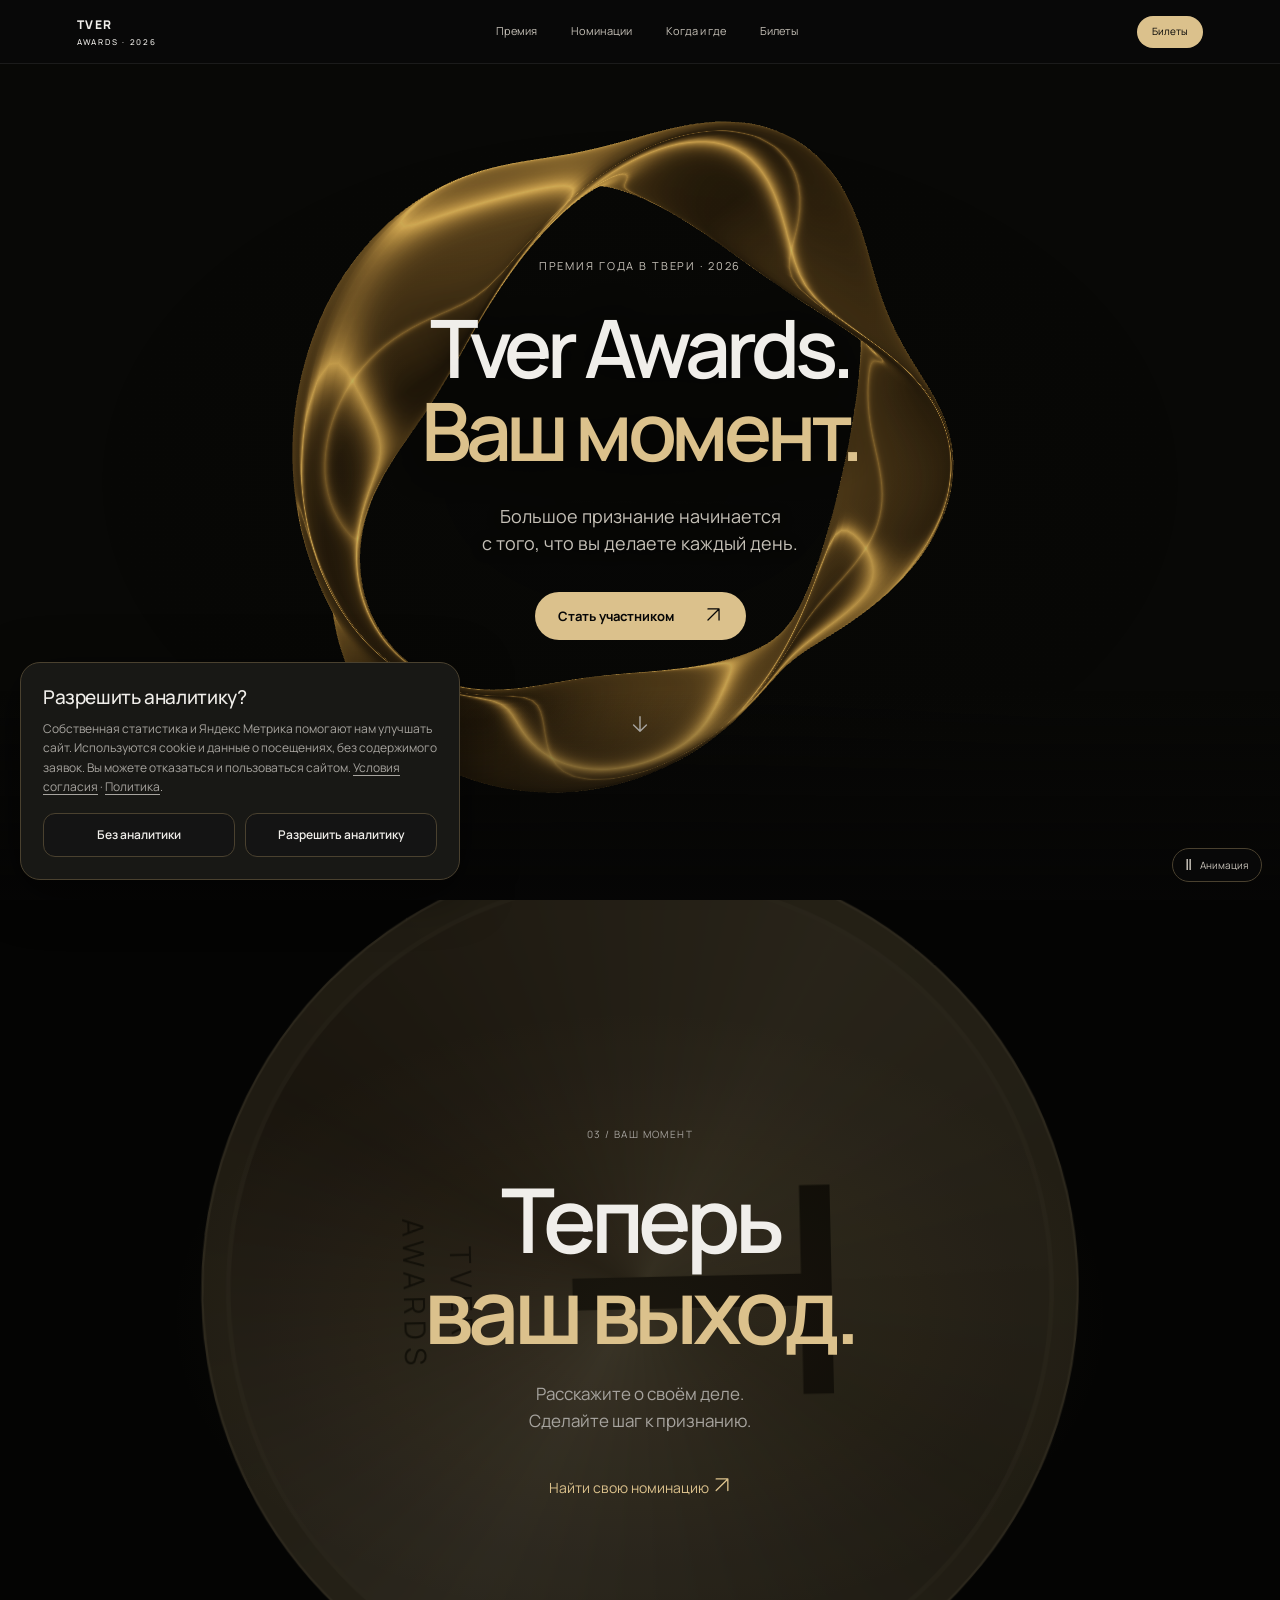
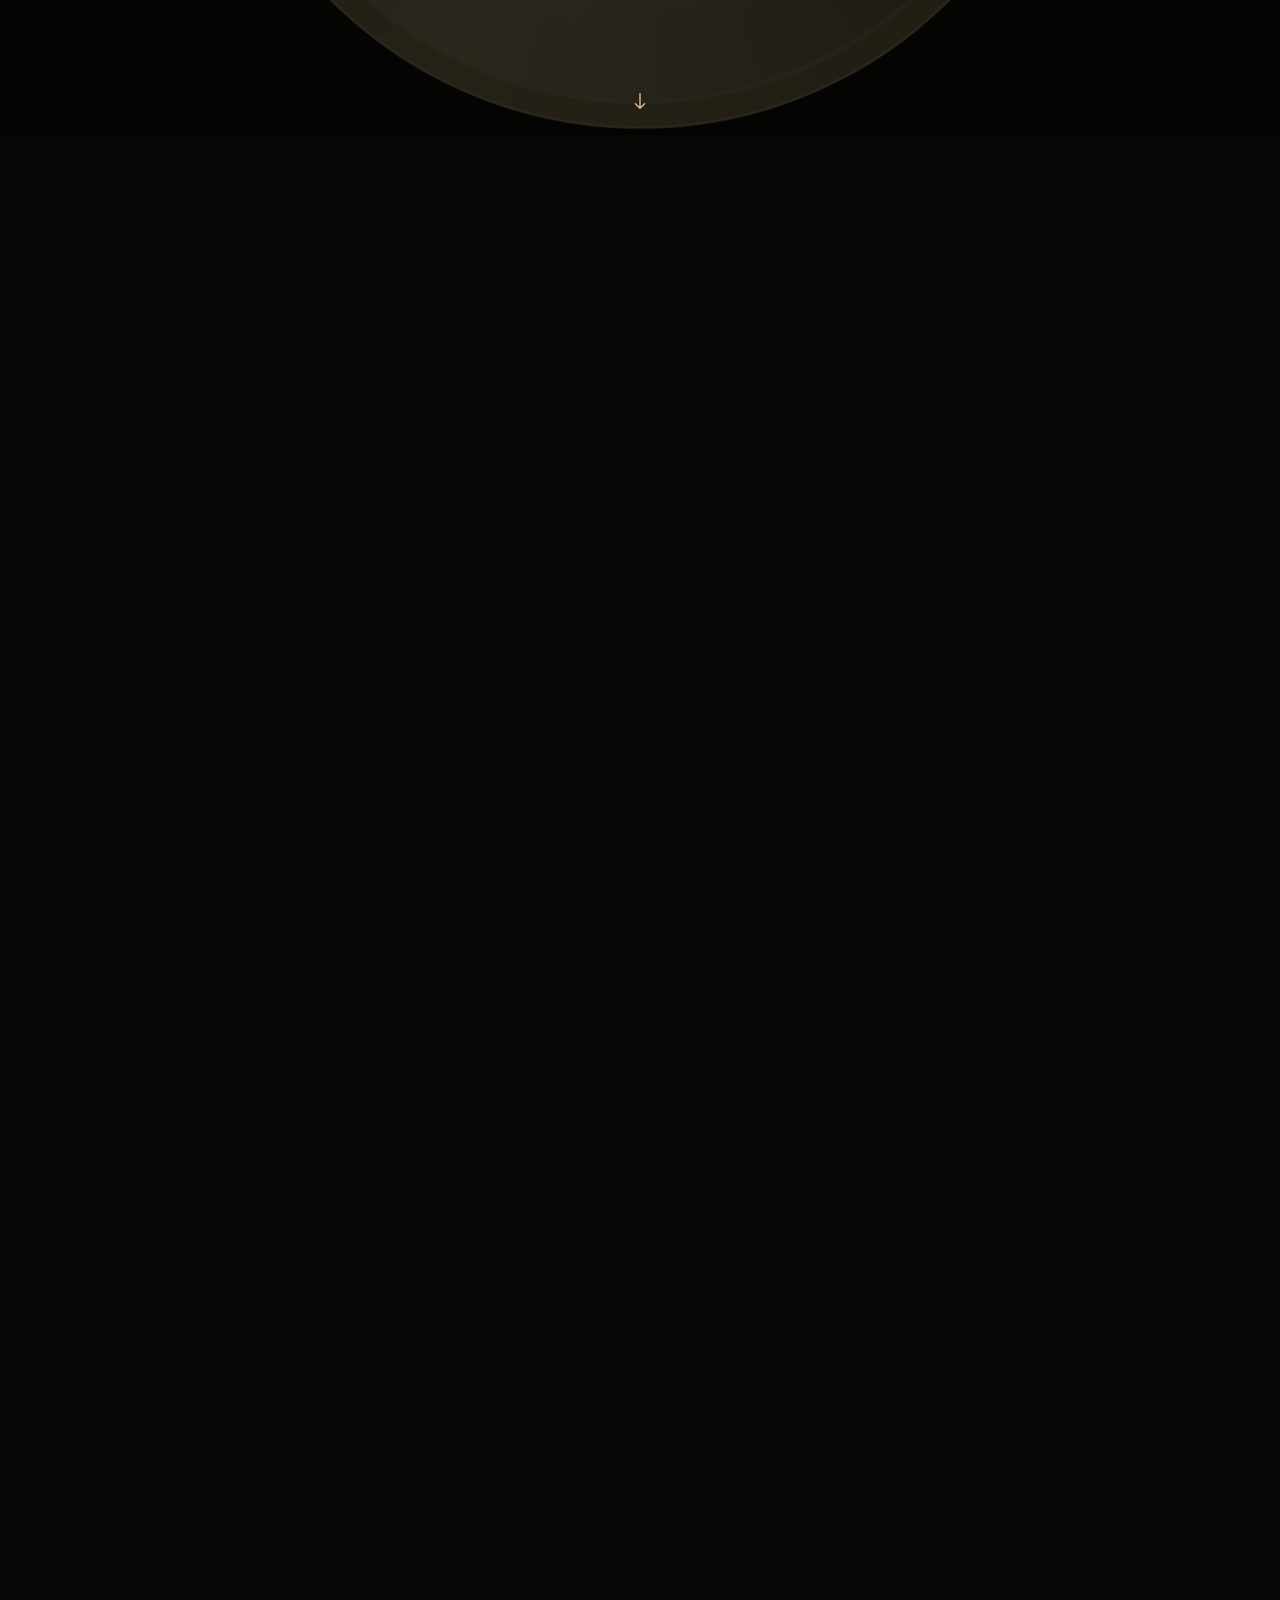
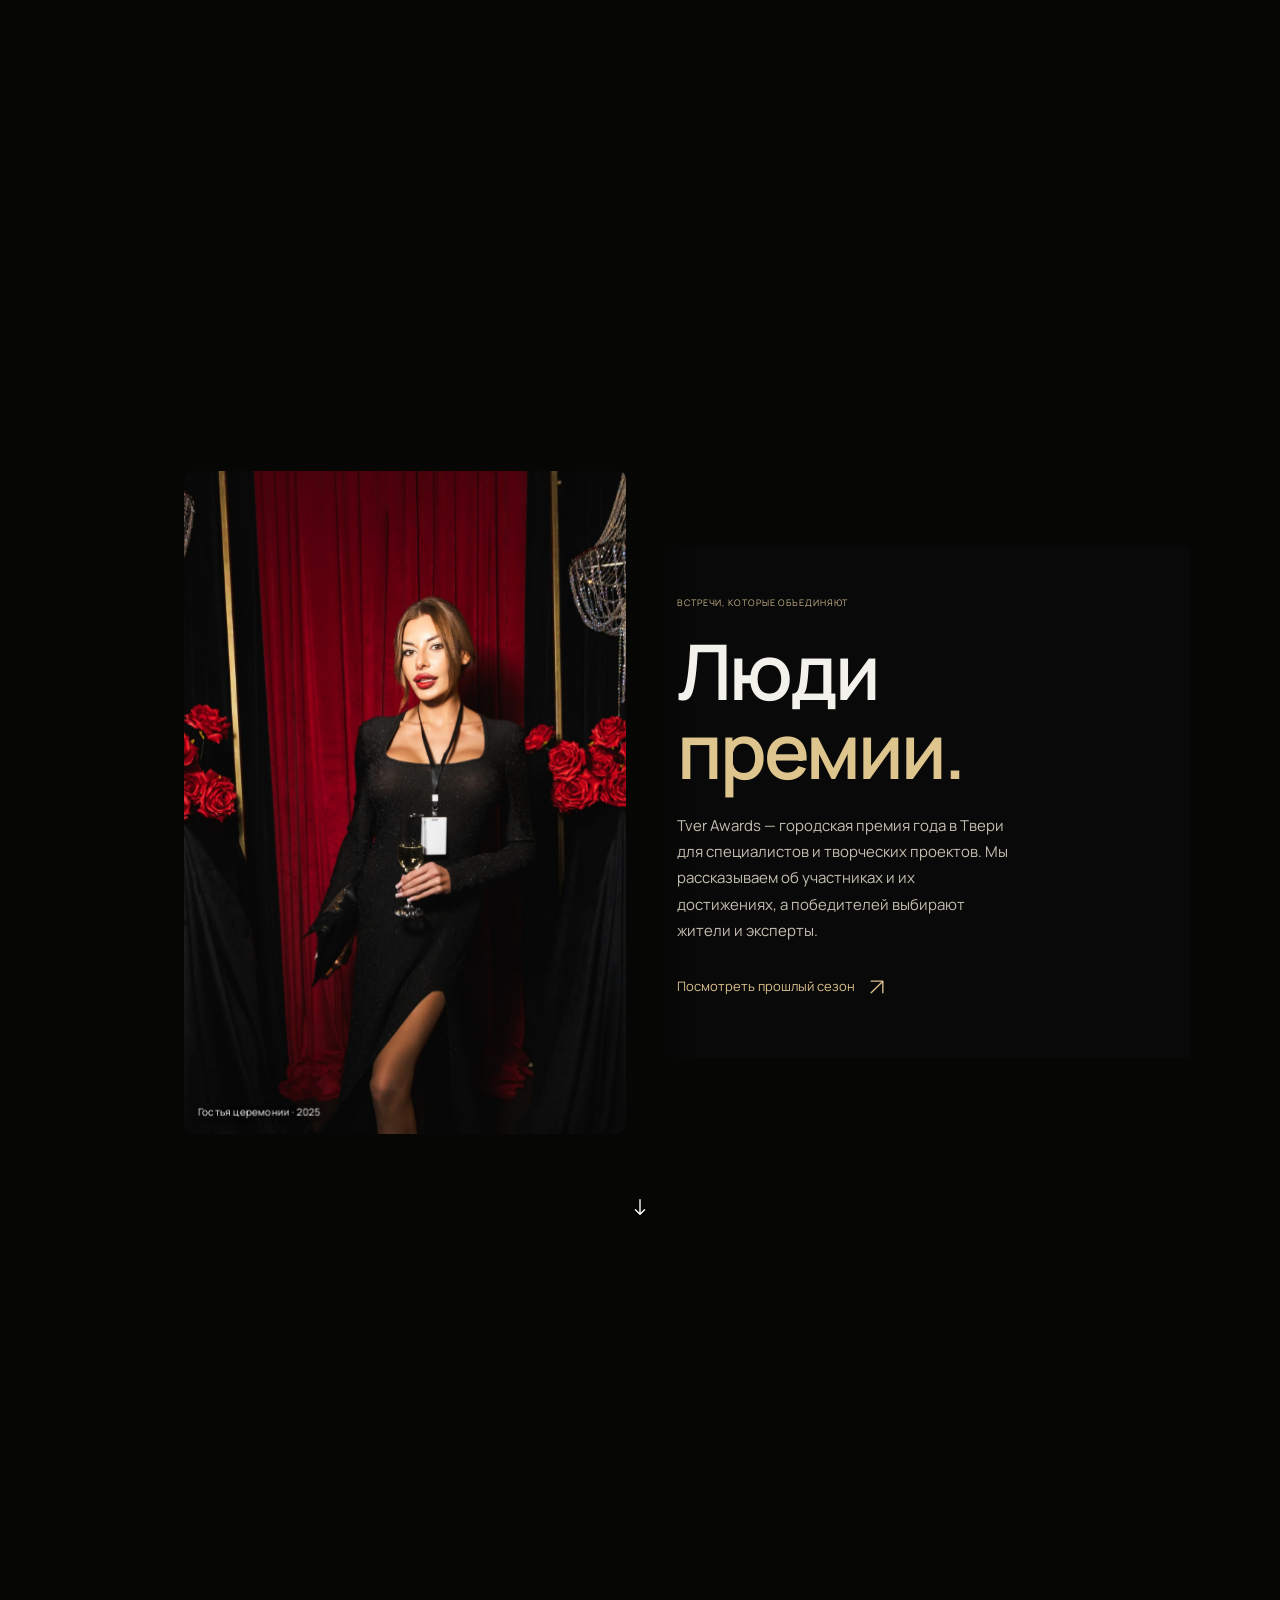
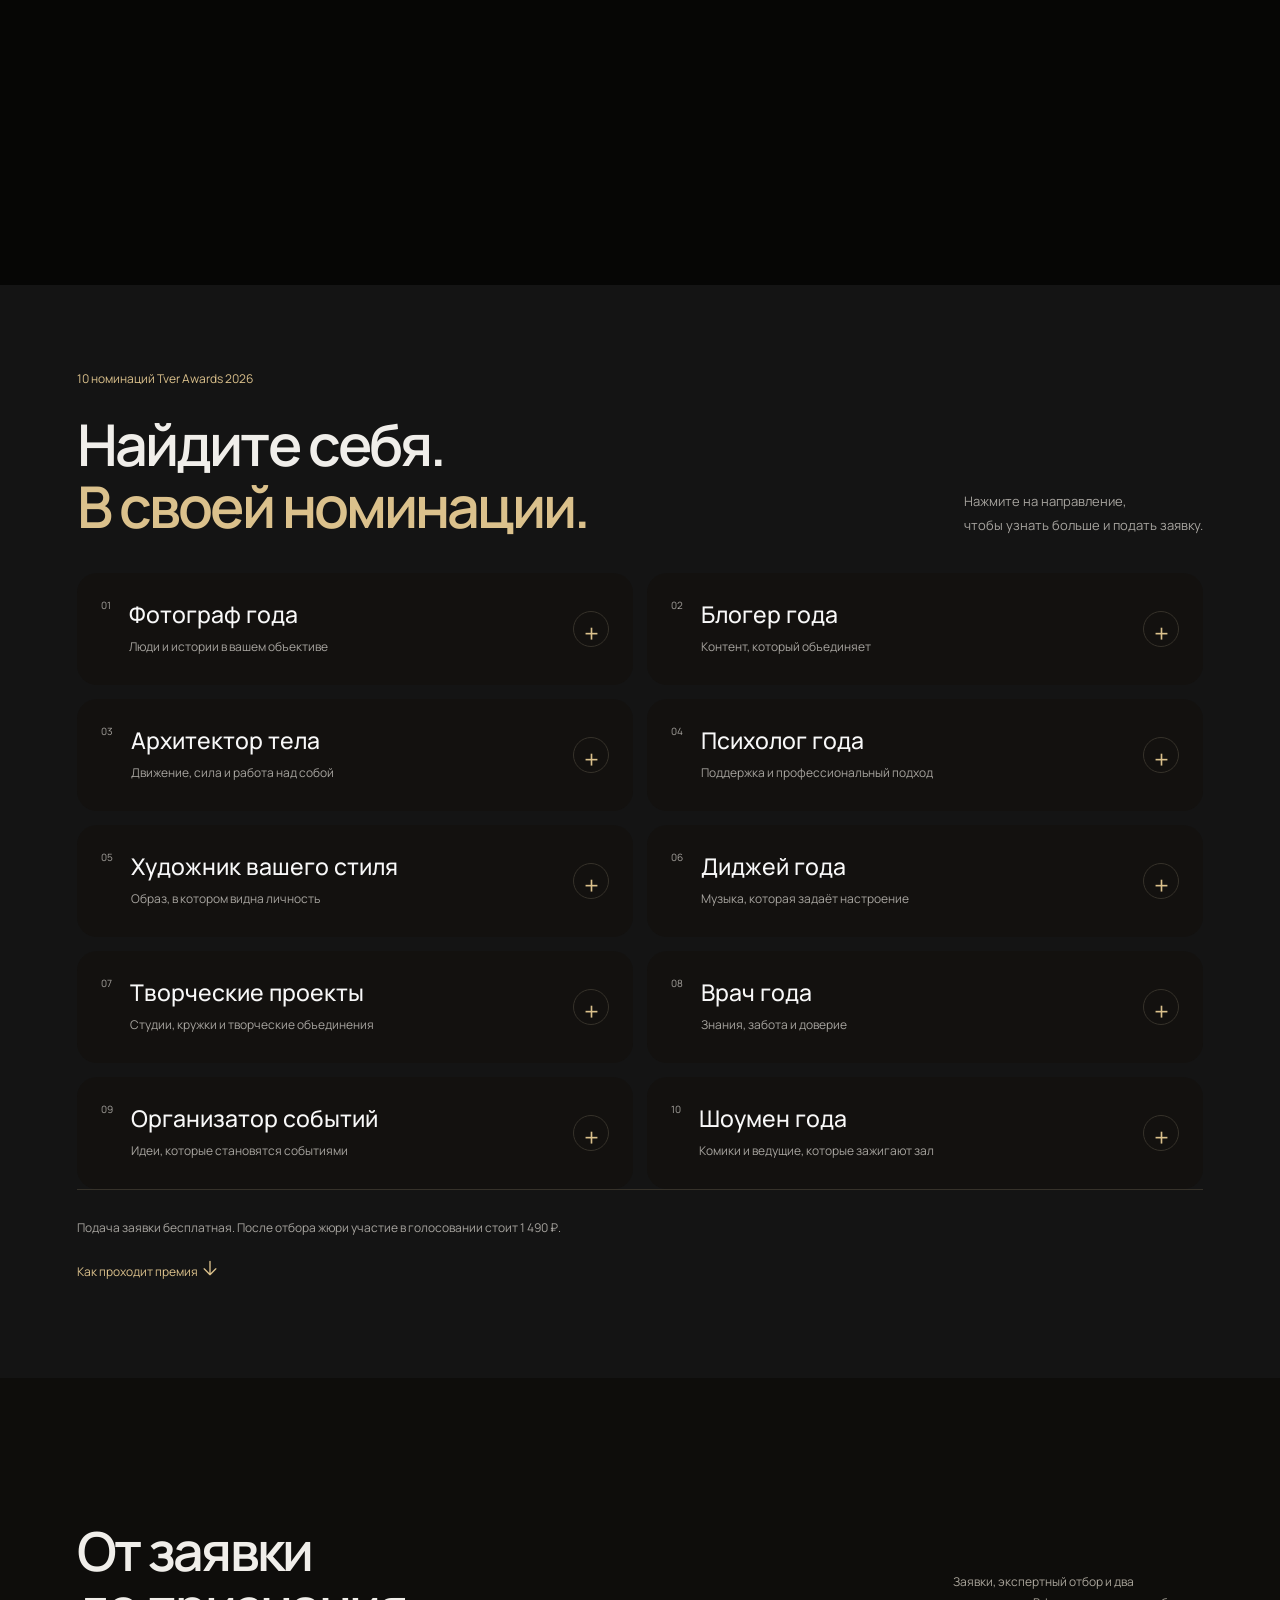
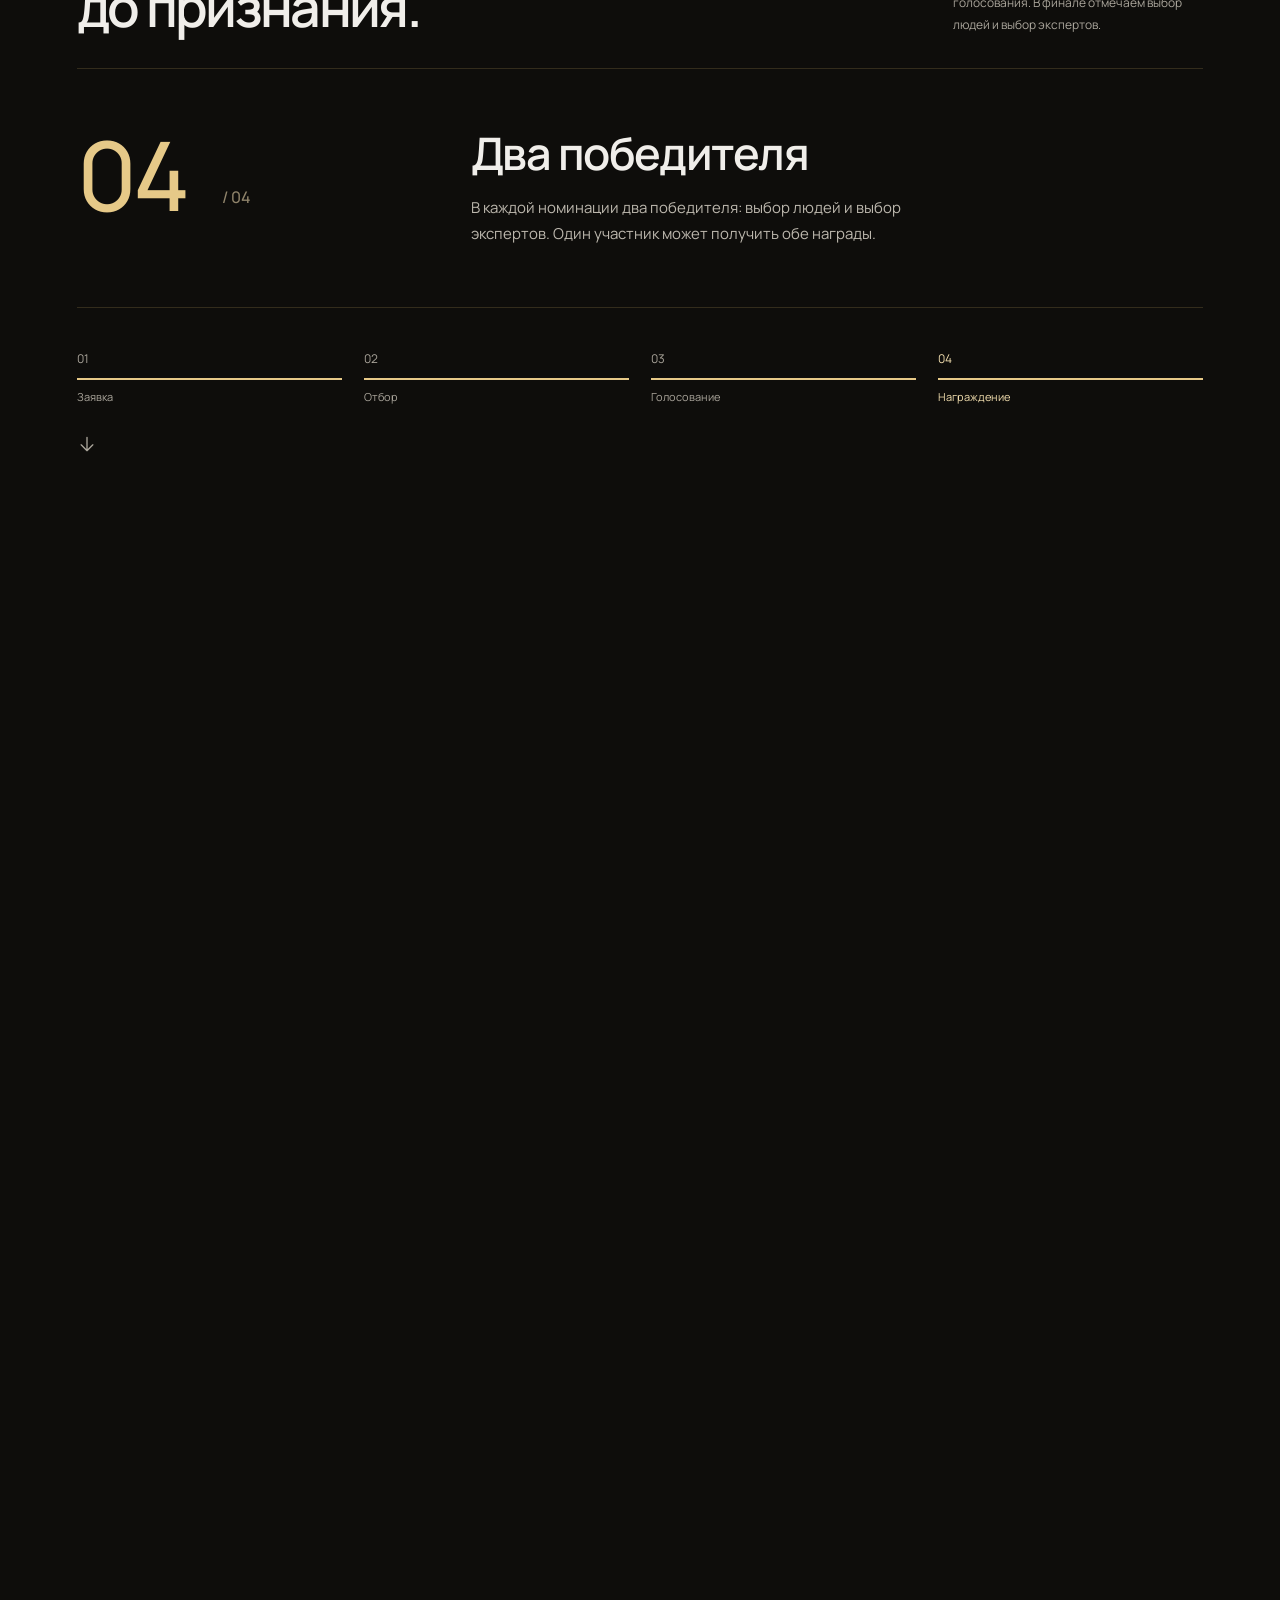
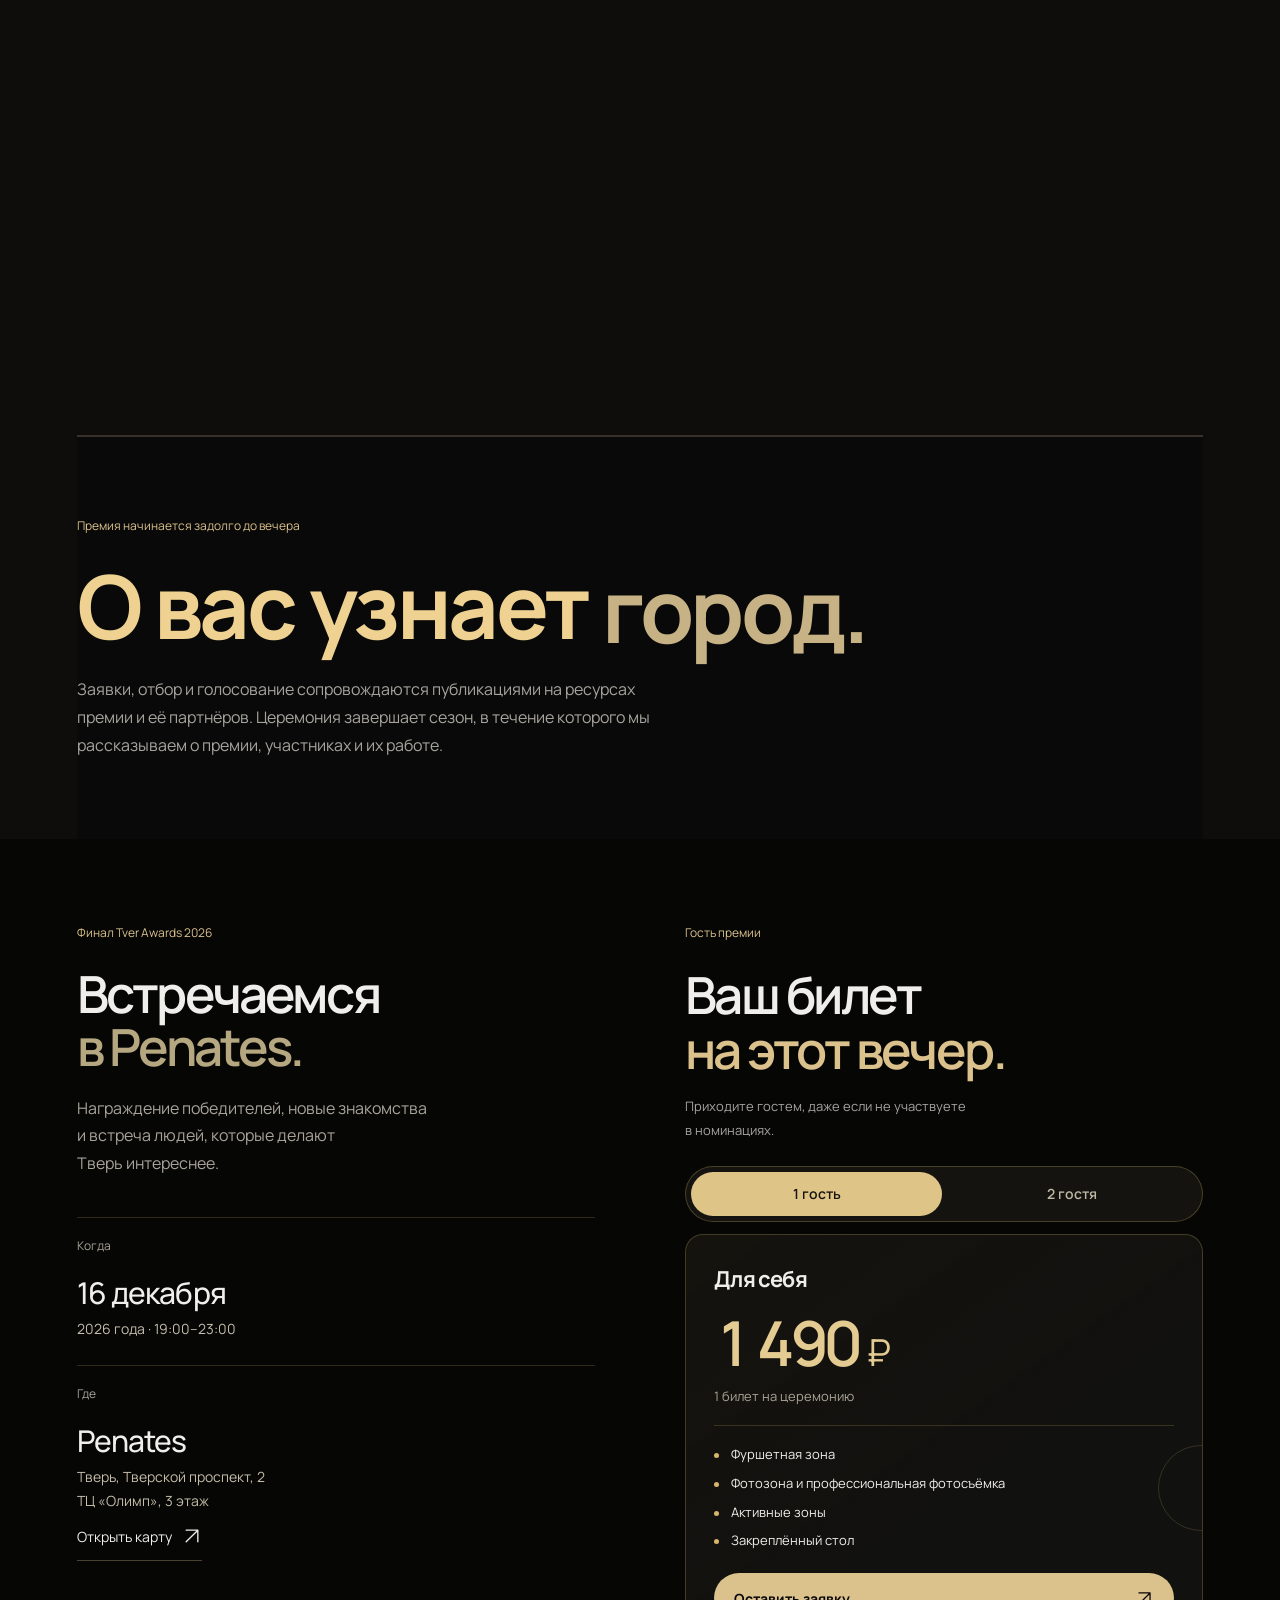
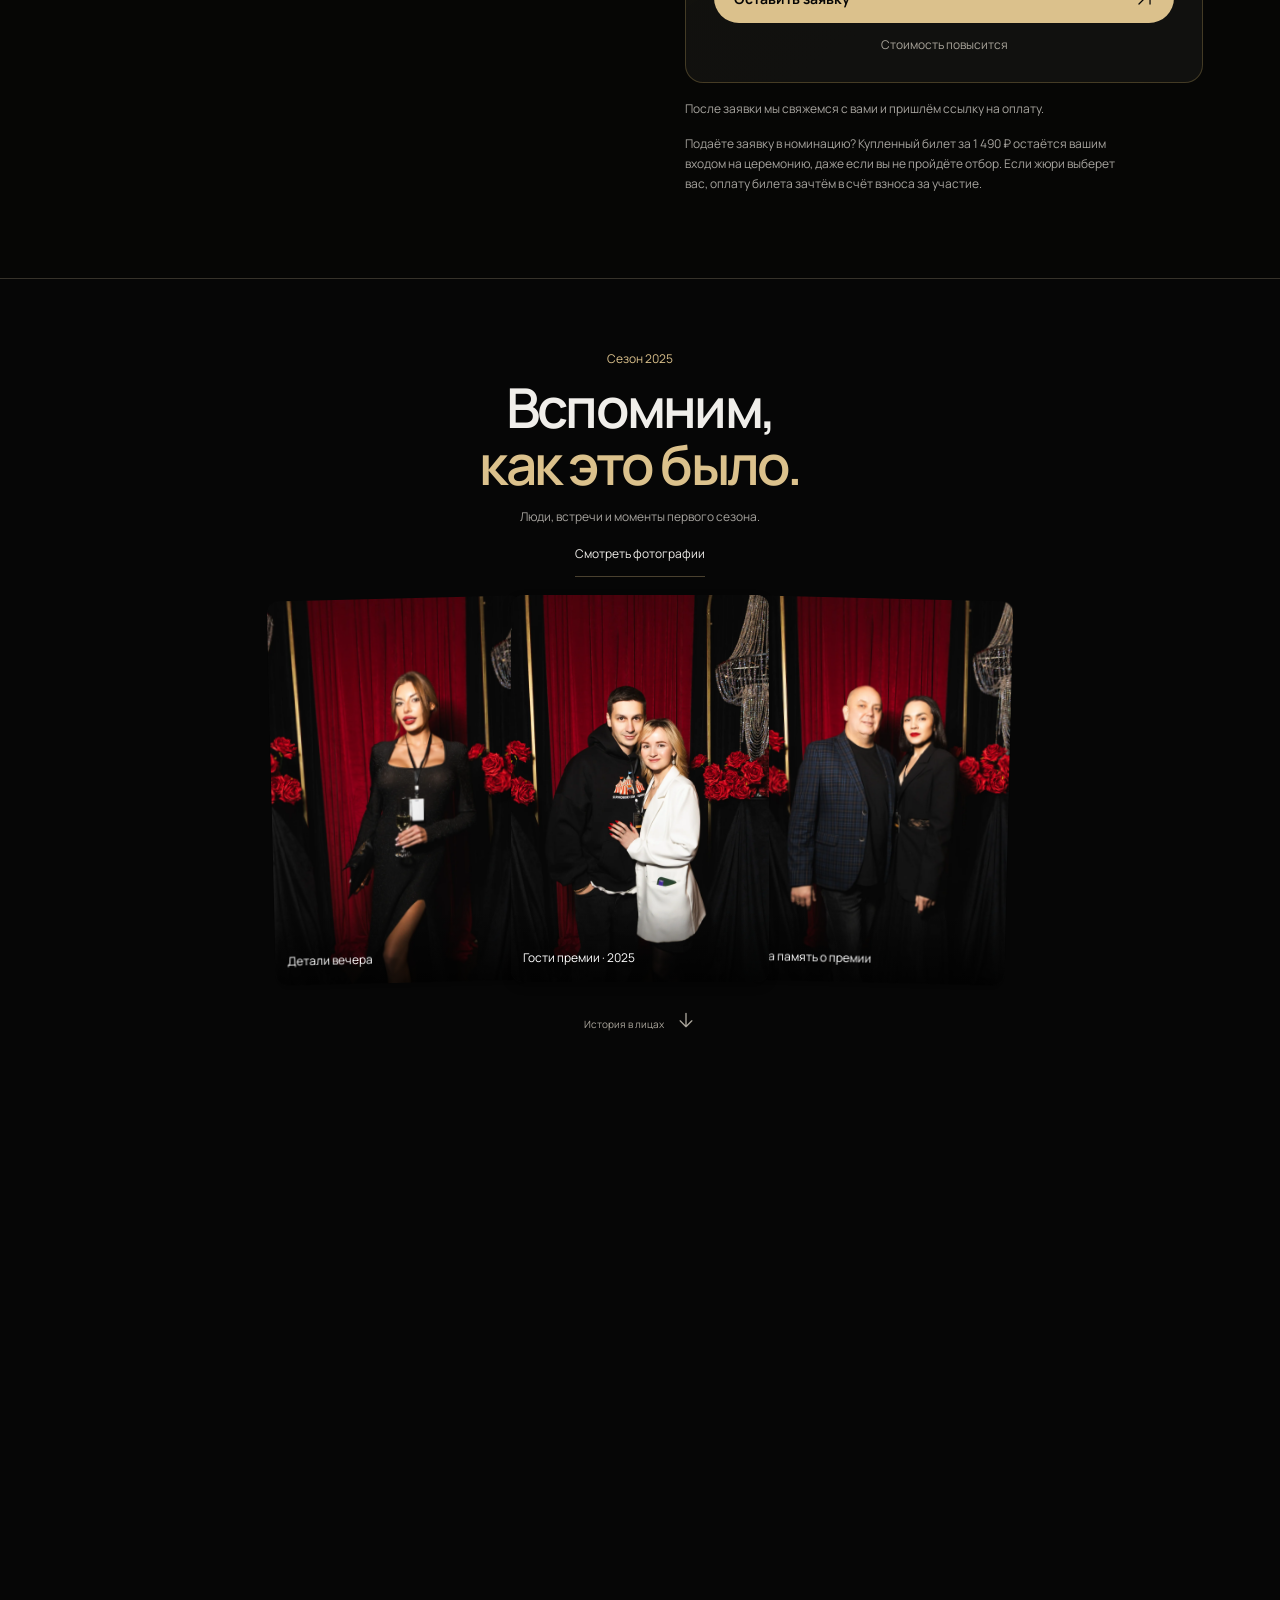
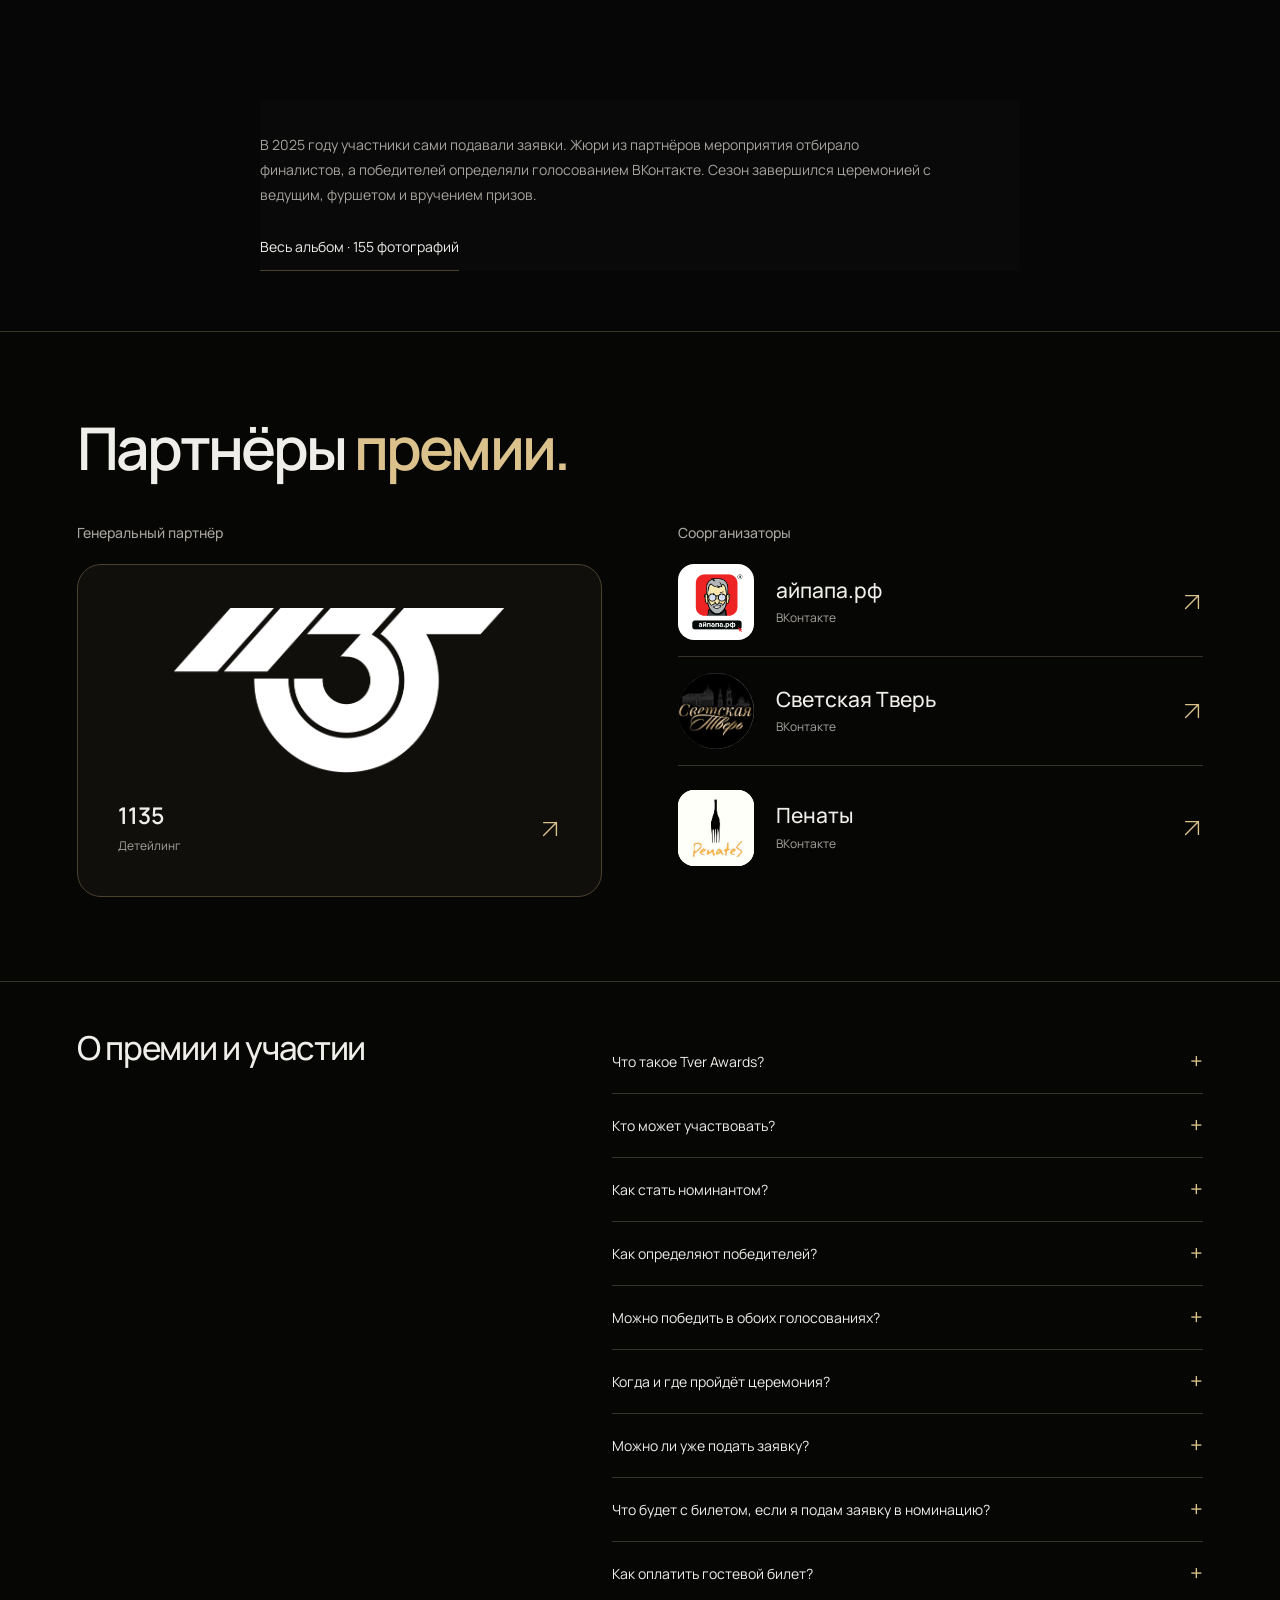
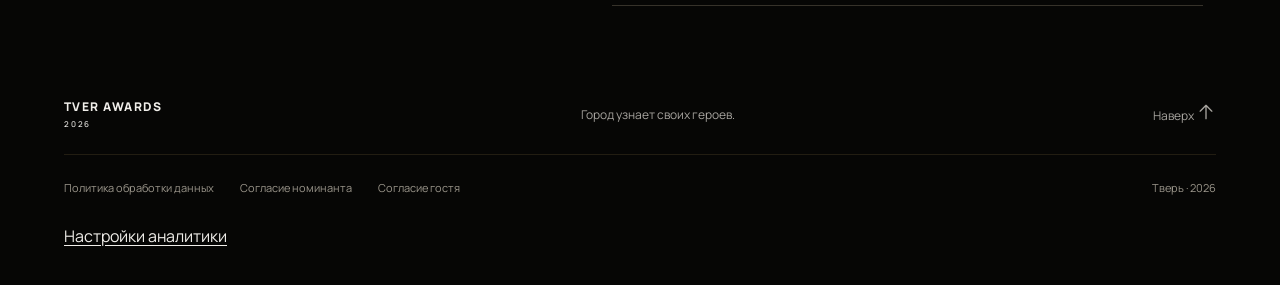
==== variant-3/index.html @ 3b81c19b "Restore intake through temporary encrypted Cloudflare storage" ====
<!doctype html>
<html lang="ru">
<head>
<meta charset="UTF-8"><meta name="viewport" content="width=device-width, initial-scale=1">
<title>Премия года в Твери — Tver Awards 2026</title>
<meta name="description" content="Tver Awards 2026 — городская премия года в Твери. 10 номинаций, выбор жителей и экспертов. Подайте заявку или приходите на церемонию 16 декабря в Penates.">
<script>if(location.protocol==='http:'&&location.hostname==='tver-awards.ru')location.replace('https://tver-awards.ru'+location.pathname+location.search+location.hash);</script>
<meta name="robots" content="index,follow,max-image-preview:large">
<link rel="canonical" href="https://tver-awards.ru/">
<meta property="og:type" content="website">
<meta property="og:locale" content="ru_RU">
<meta property="og:site_name" content="Tver Awards">
<meta property="og:url" content="https://tver-awards.ru/">
<meta property="og:title" content="Премия года в Твери — Tver Awards 2026">
<meta property="og:description" content="Tver Awards 2026 — городская премия года в Твери. 10 номинаций, выбор жителей и экспертов. Подайте заявку или приходите на церемонию 16 декабря в Penates.">
<meta property="og:image" content="https://tver-awards.ru/photos/6E6A4676.webp">
<meta property="og:image:width" content="1200">
<meta property="og:image:height" content="1800">
<meta property="og:image:alt" content="Гостья церемонии Tver Awards 2025">
<meta name="twitter:card" content="summary_large_image">
<meta name="theme-color" content="#090909">
<link rel="icon" href="data:image/svg+xml,%3Csvg xmlns='http://www.w3.org/2000/svg' viewBox='0 0 64 64'%3E%3Crect width='64' height='64' rx='12' fill='%23090909'/%3E%3Cpath d='M12 48L32 10l20 38H40l-8-17-8 17Z' fill='%23d6b66a'/%3E%3C/svg%3E">
<link rel="stylesheet" href="/variant-3/base.css?v=20261022launch1"><link rel="stylesheet" href="/variant-3/gallery.css?v=20261022launch1"><link rel="stylesheet" href="/variant-3/story.css?v=20261022launch1"><script src="/variant-3/app.js?v=20261102showman1" defer></script><script src="/variant-3/motion-engine.js?v=20261022launch1" defer></script><script src="/variant-3/story.js?v=20261022launch1" defer></script><link rel="stylesheet" href="/variant-3/continuity.css?v=20261022launch1"><script src="/variant-3/ring.js?v=20261022launch1" defer></script><script src="/variant-3/continuity.js?v=20261026partners1" defer></script><script src="/variant-3/icons.js?v=20261022launch1" defer></script><link rel="stylesheet" href="/variant-3/participation.css?v=20261022nominations1"><link rel="stylesheet" href="/variant-3/compact.css?v=20261022launch1"><script src="/variant-3/compact.js?v=20261026tickets1" defer></script><link rel="stylesheet" href="/variant-3/restored.css?v=20261022launch1"><link rel="stylesheet" href="/variant-3/motion.css?v=20261022launch1"><script src="/site-config.js?v=20261103forms1" defer></script><script src="/variant-3/form-validation.js?v=20261023nocheck" defer></script><script src="/variant-3/requests.js?v=20261103forms1" defer></script><link rel="stylesheet" href="/variant-3/memory-scene.css?v=20261022launch1"><link rel="stylesheet" href="/variant-3/cinematic.css?v=20261022launch1"><script src="/variant-3/cinematic.js?v=20261022launch1" defer></script><link rel="stylesheet" href="/variant-3/analytics-consent.css?v=20261027consent1"><script src="/variant-3/analytics-consent.js?v=20261103forms1" defer></script><link rel="stylesheet" href="/variant-3/partners.css?v=20261029penates1">
<script type="application/ld+json">{"@context":"https://schema.org","@graph":[{"@type":"WebSite","@id":"https://tver-awards.ru/#website","url":"https://tver-awards.ru/","name":"Tver Awards","alternateName":"Тверь Эвордс","inLanguage":"ru-RU"},{"@type":"Event","@id":"https://tver-awards.ru/#event","name":"Tver Awards 2026 — церемония премии года в Твери","url":"https://tver-awards.ru/","description":"Церемония награждения победителей Tver Awards 2026. Десять номинаций для специалистов и творческих проектов Твери. В каждой номинации отмечаем выбор людей и выбор экспертов.","startDate":"2026-12-16T19:00:00+03:00","endDate":"2026-12-16T23:00:00+03:00","eventStatus":"https://schema.org/EventScheduled","eventAttendanceMode":"https://schema.org/OfflineEventAttendanceMode","image":["https://tver-awards.ru/photos/6E6A4676.webp","https://tver-awards.ru/photos/6E6A4711.webp"],"location":{"@type":"Place","name":"Penates (Пенаты)","address":{"@type":"PostalAddress","streetAddress":"Тверской проспект, 2, ТЦ «Олимп», 3 этаж","addressLocality":"Тверь","addressRegion":"Тверская область","addressCountry":"RU"}},"organizer":{"@type":"Organization","name":"ИП Лебедев Владислав Валерьевич","url":"https://tver-awards.ru/"}}]}</script>
<meta name="google-site-verification" content="hQDJFz3rLdV8tsciXYeJGJTNX1Gy1mduPp4gABZJcs0" />
</head>
<body>
<a class="skip" href="#main">Перейти к содержанию</a>
<div class="reading-progress" aria-hidden="true"></div>
<header class="header">
 <a class="brand" href="#" aria-label="Tver Awards, главная"><span class="brand-symbol" aria-hidden="true">T<span>✦</span></span><span>TVER<small>AWARDS · 2026</small></span></a>
 <nav aria-label="Основная навигация"><a href="#about">Премия</a><a href="#nominations">Номинации</a><a href="#evening">Когда и где</a><a href="#tickets">Билеты</a></nav>
 <a class="header-apply" href="#tickets">Билеты<span class="button-dot" aria-hidden="true"></span></a>
</header>
<button id="motion-toggle" class="motion-toggle" type="button" aria-pressed="false" aria-label="Отключить анимации"><span aria-hidden="true">Ⅱ</span><span class="motion-label">Анимация</span></button>
<main id="main">
<section class="story-intro" aria-labelledby="hero-title"><div class="intro-ring" aria-hidden="true"><canvas id="gold-scene"></canvas><div class="ring-fallback"></div></div><span class="intro-label">ПРЕМИЯ ГОДА В ТВЕРИ · 2026</span><h1 id="hero-title">Tver Awards.<br><span>Ваш момент.</span></h1><p>Большое признание начинается<br>с того, что вы делаете каждый день.</p><a class="button" href="#apply">Стать участником <span aria-hidden="true">↗</span></a><span class="intro-scroll"><i aria-hidden="true">↓</i></span></section>
<section class="scroll-story" id="about" aria-label="История премии"><div class="story-screen"><div class="story-halo" aria-hidden="true"></div><div class="story-disc" aria-hidden="true"><span>T</span><small>TVER<br>AWARDS</small></div><div class="story-copy copy-one"><span class="scene-label">01 / ВАШЕ ДЕЛО</span><h2>Вы делаете<br><span>больше.</span></h2><p>Видите иначе. Помогаете людям.<br>Создаёте то, чего раньше не было.</p></div><div class="story-copy copy-two"><span class="scene-label">02 / ВАШ ГОРОД</span><h2>Это замечают.<br><span>Это ценят.</span></h2><p>Tver Awards объединяет людей,<br>которыми гордится город.</p></div><div class="story-copy copy-three"><span class="scene-label">03 / ВАШ МОМЕНТ</span><h2>Теперь<br><span>ваш выход.</span></h2><p>Расскажите о своём деле.<br>Сделайте шаг к признанию.</p><a href="#nominations" class="story-link">Найти свою номинацию ↗</a></div><div class="vertical-scroll-hint"><svg viewBox="0 0 24 24" aria-hidden="true"><path d="M12 4v16m-5-5 5 5 5-5"/></svg></div></div></section>
<section class="memory-story" id="season-2025" aria-labelledby="people-title"><div class="memory-screen"><div class="memory-composition"><figure class="memory-portrait"><img src="/photos/6E6A4676.webp" alt="Гостья Tver Awards 2025 в чёрном вечернем платье у красного занавеса" width="1200" height="1800" loading="lazy"><figcaption>Гостья церемонии · 2025</figcaption></figure><div class="memory-copy"><span class="scene-label">ВСТРЕЧИ, КОТОРЫЕ ОБЪЕДИНЯЮТ</span><h2 id="people-title">Люди <span>премии.</span></h2><p>Tver Awards — городская премия года в Твери для специалистов и творческих проектов. Мы рассказываем об участниках и их достижениях, а победителей выбирают жители и эксперты.</p><a class="story-link" href="#history">Посмотреть прошлый сезон <svg class="arrow-icon" viewBox="0 0 24 24" aria-hidden="true"><path d="M5 19 19 5M5 5h14v14"/></svg></a></div></div><div class="vertical-scroll-hint"><svg viewBox="0 0 24 24" aria-hidden="true"><path d="M12 4v16m-5-5 5 5 5-5"/></svg></div></div></section>

 <section id="nominations" class="nominations section-shell">
  <div class="section-heading"><div><span class="small-label">10 номинаций Tver Awards 2026</span><h2>Найдите себя.<br><span>В своей номинации.</span></h2></div><p>Нажмите на направление,<br>чтобы узнать больше и подать заявку.</p></div>
  <div class="nomination-stage"><div class="nomination-list" id="nomination-list"><button type="button" class="nomination-item" data-nomination="photographer" aria-label="О номинации: Фотограф года" aria-haspopup="dialog" aria-controls="nominee-dialog"><span class="nom-mark">01</span><span class="nom-text"><strong>Фотограф года</strong><small>Люди и истории в вашем объективе</small></span><span class="nom-arrow" aria-hidden="true">+</span></button><button type="button" class="nomination-item" data-nomination="blogger" aria-label="О номинации: Блогер года" aria-haspopup="dialog" aria-controls="nominee-dialog"><span class="nom-mark">02</span><span class="nom-text"><strong>Блогер года</strong><small>Контент, который объединяет</small></span><span class="nom-arrow" aria-hidden="true">+</span></button><button type="button" class="nomination-item" data-nomination="body_architect" aria-label="О номинации: Архитектор тела" aria-haspopup="dialog" aria-controls="nominee-dialog"><span class="nom-mark">03</span><span class="nom-text"><strong>Архитектор тела</strong><small>Движение, сила и работа над собой</small></span><span class="nom-arrow" aria-hidden="true">+</span></button><button type="button" class="nomination-item" data-nomination="psychologist" aria-label="О номинации: Психолог года" aria-haspopup="dialog" aria-controls="nominee-dialog"><span class="nom-mark">04</span><span class="nom-text"><strong>Психолог года</strong><small>Поддержка и профессиональный подход</small></span><span class="nom-arrow" aria-hidden="true">+</span></button><button type="button" class="nomination-item" data-nomination="style_artist" aria-label="О номинации: Художник вашего стиля" aria-haspopup="dialog" aria-controls="nominee-dialog"><span class="nom-mark">05</span><span class="nom-text"><strong>Художник вашего стиля</strong><small>Образ, в котором видна личность</small></span><span class="nom-arrow" aria-hidden="true">+</span></button><button type="button" class="nomination-item" data-nomination="dj" aria-label="О номинации: Диджей года" aria-haspopup="dialog" aria-controls="nominee-dialog"><span class="nom-mark">06</span><span class="nom-text"><strong>Диджей года</strong><small>Музыка, которая задаёт настроение</small></span><span class="nom-arrow" aria-hidden="true">+</span></button><button type="button" class="nomination-item" data-nomination="creative" aria-label="О номинации: Творческие проекты" aria-haspopup="dialog" aria-controls="nominee-dialog"><span class="nom-mark">07</span><span class="nom-text"><strong>Творческие проекты</strong><small>Студии, кружки и творческие объединения</small></span><span class="nom-arrow" aria-hidden="true">+</span></button><button type="button" class="nomination-item" data-nomination="doctor" aria-label="О номинации: Врач года" aria-haspopup="dialog" aria-controls="nominee-dialog"><span class="nom-mark">08</span><span class="nom-text"><strong>Врач года</strong><small>Знания, забота и доверие</small></span><span class="nom-arrow" aria-hidden="true">+</span></button><button type="button" class="nomination-item" data-nomination="event_organizer" aria-label="О номинации: Организатор событий" aria-haspopup="dialog" aria-controls="nominee-dialog"><span class="nom-mark">09</span><span class="nom-text"><strong>Организатор событий</strong><small>Идеи, которые становятся событиями</small></span><span class="nom-arrow" aria-hidden="true">+</span></button><button type="button" class="nomination-item" data-nomination="comedian" aria-label="О номинации: Шоумен года" aria-haspopup="dialog" aria-controls="nominee-dialog"><span class="nom-mark">10</span><span class="nom-text"><strong>Шоумен года</strong><small>Комики и ведущие, которые зажигают зал</small></span><span class="nom-arrow" aria-hidden="true">+</span></button></div><div class="nomination-visual" aria-hidden="true"><span class="visual-top">В ЦЕНТРЕ ВНИМАНИЯ</span><div class="nomination-constellation"><span>✦</span><i></i><i></i><i></i></div><span class="visual-name">Ваше дело.<br>Ваше признание.</span><span class="visual-bottom">TVER AWARDS / 2026</span></div></div>
  <p class="section-footnote">Подача заявки бесплатная. После отбора жюри участие в голосовании стоит 1 490 ₽. <a class="story-link" href="#process">Как проходит премия ↓</a></p>
 </section>

 <section class="process section-shell" id="process"><div class="process-screen"><div class="section-heading"><h2>От заявки<br>до признания.</h2><p>Заявки, экспертный отбор и два голосования. В финале отмечаем выбор людей и выбор экспертов.</p></div>
  <div class="process-stage"><div class="process-count" aria-hidden="true">01</div><ol class="steps"><li><span class="step-number">01</span><h3>Подайте заявку</h3><p>Выберите номинацию, расскажите о своих достижениях и добавьте ссылки на работы.</p></li><li><span class="step-number">02</span><h3>Экспертный отбор</h3><p>Жюри из экспертов по направлениям рассмотрит бесплатные заявки и отберёт номинантов. Для участия в голосовании отобранные номинанты оплачивают взнос 1 490 ₽.</p></li><li><span class="step-number">03</span><h3>Два голосования</h3><p>Люди выбирают победителя открытым голосованием. Эксперты голосуют отдельно, в закрытом формате.</p></li><li><span class="step-number">04</span><h3>Два победителя</h3><p>В каждой номинации два победителя: выбор людей и выбор экспертов. Один участник может получить обе награды.</p></li></ol></div><div class="process-navigation" aria-label="Этапы премии"><button type="button" data-stage="0" aria-label="Этап 1: Заявка"><span>01</span><i aria-hidden="true"></i><small>Заявка</small></button><button type="button" data-stage="1" aria-label="Этап 2: Экспертный отбор"><span>02</span><i aria-hidden="true"></i><small>Отбор</small></button><button type="button" data-stage="2" aria-label="Этап 3: Два голосования"><span>03</span><i aria-hidden="true"></i><small>Голосование</small></button><button type="button" data-stage="3" aria-label="Этап 4: Награждение победителей"><span>04</span><i aria-hidden="true"></i><small>Награждение</small></button></div><span class="process-scroll"><span aria-hidden="true">↓</span></span></div><div class="media-note"><span class="small-label">Премия начинается задолго до вечера</span><h3 aria-label="О вас узнает город."><span aria-hidden="true">О вас</span> <span aria-hidden="true">узнает</span> <span aria-hidden="true">город.</span></h3><p>Заявки, отбор и голосование сопровождаются публикациями на ресурсах премии и её партнёров. Церемония завершает сезон, в течение которого мы рассказываем о премии, участниках и их работе.</p></div>
 </section>
 <div class="visit-block"><section id="evening" class="evening section-shell"><div class="evening-heading reveal-block"><span class="small-label">Финал Tver Awards 2026</span><h2>Встречаемся<br><span>в Penates.</span></h2><p>Награждение победителей, новые знакомства и встреча людей, которые делают Тверь интереснее.</p></div><div class="event-details reveal-block"><div><span>Когда</span><strong>16 декабря</strong><p>2026 года · 19:00–23:00</p></div><div><span>Где</span><strong>Penates</strong><p>Тверь, Тверской проспект, 2<br>ТЦ «Олимп», 3 этаж</p><a class="text-button" href="https://yandex.ru/maps/?text=Penates%20Тверь%20Тверской%20проспект%202" target="_blank" rel="noopener noreferrer">Открыть карту <svg class="arrow-icon" viewBox="0 0 24 24" aria-hidden="true"><path d="M5 19 19 5M5 5h14v14"/></svg></a></div></div></section>
<section id="tickets" class="tickets section-shell"><div class="section-heading"><div><span class="small-label">Гость премии</span><h2>Ваш билет<br><span>на этот вечер.</span></h2></div><p>Приходите гостем, даже если не участвуете в номинациях.</p></div><div class="ticket-picker"><div class="ticket-tabs" role="tablist" aria-label="Количество гостей"><button type="button" role="tab" id="ticket-tab-single" aria-selected="true" aria-controls="ticket-panel" data-plan="single">1 гость</button><button type="button" role="tab" id="ticket-tab-pair" aria-selected="false" aria-controls="ticket-panel" tabindex="-1" data-plan="pair">2 гостя</button></div><div class="ticket-option" id="ticket-panel" role="tabpanel" aria-labelledby="ticket-tab-single" tabindex="0"><div class="ticket-summary" aria-live="polite" aria-atomic="true"><h3 id="ticket-title">Для себя</h3><p class="ticket-price"><span id="ticket-amount">1 490</span> <span class="currency">₽</span></p><p class="ticket-quantity" id="ticket-quantity">1 билет на церемонию</p></div><ul class="ticket-includes"><li>Фуршетная зона</li><li>Фотозона и профессиональная фотосъёмка</li><li>Активные зоны</li><li>Закреплённый стол</li></ul><button type="button" class="button" id="ticket-request" aria-haspopup="dialog" aria-controls="guest-dialog">Оставить заявку <svg class="arrow-icon" viewBox="0 0 24 24" aria-hidden="true"><path d="M5 19 19 5M5 5h14v14"/></svg></button><p class="ticket-note">Стоимость повысится</p></div></div><p class="ticket-explainer">После заявки мы свяжемся с вами и пришлём ссылку на оплату.</p><p class="ticket-explainer">Подаёте заявку в номинацию? Купленный билет за 1 490 ₽ остаётся вашим входом на церемонию, даже если вы не пройдёте отбор. Если жюри выберет вас, оплату билета зачтём в счёт взноса за участие.</p></section>

 </div>
<section id="history" class="history section-shell"><div class="history-screen"><div class="history-title"><span class="small-label">Сезон 2025</span><h2>Вспомним,<br><span>как это было.</span></h2><p>Люди, встречи и моменты первого сезона.</p><button class="text-button" id="archive-button" type="button">Смотреть фотографии</button></div><div class="history-gallery" aria-label="Моменты премии 2025"><button class="gallery-trigger" data-photo="7" type="button" aria-label="Открыть фото: Гостья в чёрном наряде у красного занавеса"><img src="/photos/6E6A4676.webp" alt="Гостья в чёрном наряде у красного занавеса" width="1200" height="1800" loading="lazy"><span>Детали вечера</span></button><button class="archive-feature gallery-trigger" data-photo="8" type="button" aria-label="Открыть фото: двое гостей премии"><img src="/photos/6E6A4711.webp" alt="Двое гостей премии у красного занавеса" width="1200" height="1800" loading="lazy"><span>Гости премии · 2025</span></button><button class="gallery-trigger" data-photo="9" type="button" aria-label="Открыть фото: Двое гостей в вечерних нарядах у фотозоны"><img src="/photos/6E6A4650.webp" alt="Двое гостей в вечерних нарядах у фотозоны" width="1200" height="1800" loading="lazy"><span>На память о премии</span></button></div><span class="history-scroll">История в лицах <span aria-hidden="true">↓</span></span></div><div class="archive-bottom"><p>В 2025 году участники сами подавали заявки. Жюри из партнёров мероприятия отбирало финалистов, а победителей определяли голосованием ВКонтакте. Сезон завершился церемонией с ведущим, фуршетом и вручением призов.</p><a class="text-button" href="https://disk.yandex.ru/d/PMvSf7UAcv-mTQ" target="_blank" rel="noopener noreferrer">Весь альбом · 155 фотографий</a></div></section>
<section id="partners" class="partners section-shell" aria-labelledby="partners-title">
<div class="section-heading"><h2 id="partners-title">Партнёры <span>премии.</span></h2></div>
<div class="partners-layout">
<div class="partners-general"><h3 class="partners-role">Генеральный партнёр</h3>
<a class="partner-feature partner-link" href="https://vk.ru/detailing1135" target="_blank" rel="noopener noreferrer" aria-label="1135, генеральный партнёр. Открыть ВКонтакте">
<img class="partner-general-logo" src="/assets/partners/detailing1135.png" width="1371" height="688" alt="1135" loading="lazy" decoding="async">
<div class="partner-caption"><span><strong>1135</strong><small>Детейлинг</small></span><svg class="arrow-icon" viewBox="0 0 24 24" aria-hidden="true"><path d="M5 19 19 5M5 5h14v14"/></svg></div></a></div>
<div class="partners-organizers"><h3 class="partners-role">Соорганизаторы</h3><div class="partner-list">
<a class="partner-row partner-link" href="https://vk.ru/ipapatver" target="_blank" rel="noopener noreferrer" aria-label="айпапа.рф, соорганизатор. Открыть ВКонтакте"><span class="partner-logo partner-logo--ipapa"><img src="/assets/partners/ipapa.png" alt="" loading="lazy" decoding="async"></span><span class="partner-name"><strong>айпапа.рф</strong><small>ВКонтакте</small></span><svg class="arrow-icon" viewBox="0 0 24 24" aria-hidden="true"><path d="M5 19 19 5M5 5h14v14"/></svg></a>
<a class="partner-row partner-link" href="https://vk.ru/svetskayatver" target="_blank" rel="noopener noreferrer" aria-label="Светская Тверь, соорганизатор. Открыть ВКонтакте"><span class="partner-logo partner-logo--society"><img src="/assets/partners/svetskaya-tver.jpg" alt="" loading="lazy" decoding="async"></span><span class="partner-name"><strong>Светская Тверь</strong><small>ВКонтакте</small></span><svg class="arrow-icon" viewBox="0 0 24 24" aria-hidden="true"><path d="M5 19 19 5M5 5h14v14"/></svg></a>
<a class="partner-row partner-link" href="https://vk.ru/penats" target="_blank" rel="noopener noreferrer" aria-label="Пенаты, соорганизатор. Открыть ВКонтакте"><span class="partner-logo partner-logo--penates"><img src="/assets/partners/penates-20261029.jpg" alt="" loading="lazy" decoding="async"></span><span class="partner-name"><strong>Пенаты</strong><small>ВКонтакте</small></span><svg class="arrow-icon" viewBox="0 0 24 24" aria-hidden="true"><path d="M5 19 19 5M5 5h14v14"/></svg></a>
</div></div></div></section>
<section class="questions section-shell"><h2>О премии и участии</h2><div><details><summary>Что такое Tver Awards?<span aria-hidden="true">+</span></summary><p>Tver Awards — городская премия года в Твери, которая знакомит жителей со специалистами и творческими проектами города. Участники подают заявки, эксперты отбирают номинантов, затем проходят открытое голосование людей и закрытое голосование экспертов. Финал сезона 2026 — церемония награждения 16 декабря в Penates.</p></details><details><summary>Кто может участвовать?<span aria-hidden="true">+</span></summary><p>Заявку могут подать специалисты и представители творческих проектов, связанных с Тверью. Выберите одно из десяти направлений и расскажите о своей работе. Жюри рассмотрит заявку и решит, включить ли вас в число номинантов.</p></details><details><summary>Как стать номинантом?<span aria-hidden="true">+</span></summary><p>Подайте заявку в выбранную номинацию. Жюри из экспертов по соответствующему направлению рассмотрит заявки и отберёт номинантов для голосования. Количество номинантов и сроки отбора опубликуем отдельно.</p></details><details><summary>Как определяют победителей?<span aria-hidden="true">+</span></summary><p>После отбора проходят два отдельных голосования: открытое голосование людей и закрытое голосование экспертов. В каждой номинации определяются два победителя: по мнению людей и по мнению экспертов. Результаты объявим на церемонии.</p></details><details><summary>Можно победить в обоих голосованиях?<span aria-hidden="true">+</span></summary><p>Да. Один и тот же номинант может стать победителем и по мнению людей, и по мнению экспертов. В таком случае обе награды получает один участник.</p></details><details><summary>Когда и где пройдёт церемония?<span aria-hidden="true">+</span></summary><p>16 декабря 2026 года, с 19:00 до 23:00, в Penates: Тверь, Тверской проспект, 2, ТЦ «Олимп», 3 этаж.</p></details><details><summary>Можно ли уже подать заявку?<span aria-hidden="true">+</span></summary><p>Да, приём заявок открыт. Выберите номинацию или гостевой тариф и заполните форму. После отправки появится номер заявки. Номинации и подробные правила сезона уточняются.</p></details><details><summary>Что будет с билетом, если я подам заявку в номинацию?<span aria-hidden="true">+</span></summary><p>Вы можете купить гостевой билет за 1 490 ₽ до решения жюри. Если вас отберут в номинанты, эта оплата полностью зачтётся в счёт взноса за участие, доплачивать его не нужно. Если не пройдёте отбор, билет позволит вам посетить церемонию как гостю. Покупка билета не влияет на решение жюри.</p></details><details><summary>Как оплатить гостевой билет?<span aria-hidden="true">+</span></summary><p>Выберите тариф и оставьте заявку. Организатор свяжется с вами и пришлёт ссылку на оплату. Деньги на сайте не списываются.</p></details></div></section>
</main><dialog class="request-dialog" id="nominee-dialog" aria-labelledby="nominee-dialog-title" aria-describedby="nominee-dialog-desc"><div class="request-dialog-header"><div><span class="dialog-eyebrow">TVER AWARDS · 2026</span><h2 id="nominee-dialog-title">Заявка в номинацию</h2></div><button class="request-close" type="button" aria-label="Закрыть форму"><svg viewBox="0 0 24 24" aria-hidden="true"><path d="m6 6 12 12M18 6 6 18"/></svg></button></div><div class="request-dialog-body"><p id="nominee-dialog-desc">Расскажите о своём деле и добавьте ссылки на работы. Экспертное жюри рассмотрит заявку и решит, включить ли вас в число номинантов.</p><p class="availability" data-form-availability role="status">Для отправки заявки включите JavaScript и откройте сайт по HTTPS.</p><div id="nomination-preview" class="nomination-preview"><div class="nomination-fee"><span>Подача заявки</span><strong>Бесплатно</strong><span>После отбора жюри</span><strong>1 490 ₽</strong></div><p>Взнос за участие в голосовании оплачивается после отбора жюри. Если вы уже купили гостевой билет за 1 490 ₽, его оплату зачтём в счёт взноса. Если не пройдёте отбор, сможете прийти на церемонию как гость.</p><a class="participation-link" href="/nominee-participation.html" target="_blank" rel="noopener">Подробнее об участии</a><button class="button" id="nomination-continue" type="button">Заполнить заявку <svg class="arrow-icon" viewBox="0 0 24 24" aria-hidden="true"><path d="M5 12h14m-6-6 6 6-6 6"/></svg></button></div><form hidden id="application-form" class="application-form" data-request-type="nominee" method="post" action="/api/applications"><fieldset class="request-fields" disabled>
<label>Номинация *<select id="nomination" name="nomination" required><option value="">Выберите направление</option></select></label>
<div class="form-row"><label>Фамилия *<input name="lastName" autocomplete="family-name" required minlength="2" maxlength="80" placeholder="Иванов"></label><label>Имя *<input name="firstName" autocomplete="given-name" required minlength="2" maxlength="80" placeholder="Иван"></label></div>
<label>Отчество <span class="optional">если есть</span><input name="middleName" autocomplete="additional-name" maxlength="80" placeholder="Иванович"></label>
<label>Номер телефона *<input name="phone" type="tel" autocomplete="tel" inputmode="tel" required minlength="18" maxlength="18" placeholder="+7 (___) ___-__-__"></label>
<label>Почему именно вы должны стать номинантом? *<textarea name="achievements" rows="4" required minlength="30" maxlength="2000" placeholder="Расскажите о результатах, проектах и о том, чем ваша работа полезна людям. От 30 символов."></textarea><span class="char-count"><span id="character-count">0</span> / 2 000</span></label>
<label>Социальные сети и ваши работы *<textarea class="social-links" name="socialLinks" required rows="2" maxlength="2500" placeholder="Например, @username в Telegram или ссылка на страницу"></textarea><span class="field-help">Можно указать ник, название аккаунта или ссылку.</span></label>
<div class="form-trap" aria-hidden="true"><label>Не заполняйте это поле<input name="website" tabindex="-1" autocomplete="off"></label></div><label class="check-label"><input name="consent" type="checkbox" required value="yes"><span>Даю <a href="/consent-nominee.html" target="_blank" rel="noopener">согласие на обработку персональных данных</a> для рассмотрения этой заявки.</span></label><label class="check-label optional-updates"><input name="seasonUpdates" type="checkbox" value="yes"><span>Хочу получать уведомления о следующих сезонах Tver Awards и даю <a href="/consent-updates.html" target="_blank" rel="noopener">отдельное согласие на обработку контактов</a>. Необязательно, без рекламы.</span></label><p class="privacy-note">Как мы работаем с данными: <a href="/privacy.html" target="_blank" rel="noopener">политика обработки персональных данных</a>.</p><button class="button button-dark" type="submit" id="submit-button">Отправить заявку <svg class="arrow-icon" viewBox="0 0 24 24" aria-hidden="true"><path d="M5 19 19 5M5 5h14v14"/></svg></button></fieldset><p class="form-message" id="form-message" role="status" aria-live="polite"></p></form><p class="dialog-footnote">Заявка в номинацию не является заявкой на гостевой билет.</p></div></dialog><dialog class="request-dialog" id="guest-dialog" aria-labelledby="guest-dialog-title" aria-describedby="guest-dialog-desc"><div class="request-dialog-header"><div><span class="dialog-eyebrow">TVER AWARDS · 2026</span><h2 id="guest-dialog-title">Гостевой билет</h2></div><button class="request-close" type="button" aria-label="Закрыть форму"><svg viewBox="0 0 24 24" aria-hidden="true"><path d="m6 6 12 12M18 6 6 18"/></svg></button></div><div class="request-dialog-body"><p id="guest-dialog-desc">Мы свяжемся с вами, уточним детали и пришлём ссылку на оплату.</p><p class="availability" data-form-availability role="status">Для отправки заявки включите JavaScript и откройте сайт по HTTPS.</p><form id="guest-form" class="application-form" data-request-type="guest" method="post" action="/api/applications"><fieldset class="request-fields" disabled>
<label>Ваш билет *<select id="ticket-plan" name="ticketPlan" required><option value="single">Для себя · 1 билет · 1 490 ₽</option><option value="pair">Вдвоём · 2 билета · 2 490 ₽</option></select></label>
<label>Имя и фамилия *<input name="fullName" autocomplete="name" required minlength="3" maxlength="160" placeholder="Как к вам обращаться"></label>
<label>Номер телефона *<input name="phone" type="tel" autocomplete="tel" inputmode="tel" required minlength="18" maxlength="18" placeholder="+7 (___) ___-__-__"></label>
<label>Комментарий <span class="optional">необязательно</span><textarea name="comment" rows="2" maxlength="1000" placeholder="Вопросы или пожелания по размещению"></textarea></label>
<div class="form-trap" aria-hidden="true"><label>Не заполняйте это поле<input name="website" tabindex="-1" autocomplete="off"></label></div><label class="check-label"><input name="consent" type="checkbox" required value="yes"><span>Даю <a href="/consent-guest.html" target="_blank" rel="noopener">согласие на обработку персональных данных</a> для рассмотрения этой заявки.</span></label><label class="check-label optional-updates"><input name="seasonUpdates" type="checkbox" value="yes"><span>Хочу получать уведомления о следующих сезонах Tver Awards и даю <a href="/consent-updates.html" target="_blank" rel="noopener">отдельное согласие на обработку контактов</a>. Необязательно, без рекламы.</span></label><p class="privacy-note">Как мы работаем с данными: <a href="/privacy.html" target="_blank" rel="noopener">политика обработки персональных данных</a>.</p><button class="button button-dark" type="submit">Оставить заявку на билет <svg class="arrow-icon" viewBox="0 0 24 24" aria-hidden="true"><path d="M5 19 19 5M5 5h14v14"/></svg></button></fieldset><p class="form-message" role="status" aria-live="polite"></p></form><p class="dialog-footnote">Это заявка, не оплата и не бронь. Для двух билетов достаточно одного контакта.</p></div></dialog>
<div class="final-word" aria-hidden="true">TVER AWARDS<span>✦</span></div><footer class="footer"><a class="brand" href="#"><span class="brand-symbol" aria-hidden="true">T</span><span>TVER AWARDS<small>2026</small></span></a><p>Город узнает своих героев.</p><a href="#main">Наверх ↑</a><div class="footer-legal"><a href="/privacy.html">Политика обработки данных</a><a href="/consent-nominee.html">Согласие номинанта</a><a href="/consent-guest.html">Согласие гостя</a><span>Тверь · 2026</span></div><button class="analytics-settings" id="analytics-settings" type="button" aria-controls="analytics-consent">Настройки аналитики</button></footer>
<dialog id="archive-dialog" class="photo-dialog" aria-labelledby="gallery-title"><div class="gallery-toolbar"><h2 id="gallery-title">Tver Awards · 2025</h2><button class="dialog-close" aria-label="Закрыть фотографии" type="button">×</button></div><div class="gallery-frame"><img id="gallery-image" alt=""><p id="gallery-error" hidden>Не удалось открыть фотографию. Попробуйте следующий кадр или полный альбом.</p></div><div class="gallery-controls"><button id="gallery-prev" type="button" aria-label="Предыдущая фотография">Назад</button><span id="gallery-caption" role="status" aria-live="polite"></span><button id="gallery-next" type="button" aria-label="Следующая фотография">Далее</button></div><a class="gallery-source" href="https://disk.yandex.ru/d/PMvSf7UAcv-mTQ" target="_blank" rel="noopener noreferrer">Открыть полный альбом на Яндекс Диске</a></dialog>
<section class="analytics-consent" id="analytics-consent" aria-labelledby="analytics-title" hidden><h2 id="analytics-title">Разрешить аналитику?</h2><p>Собственная статистика и Яндекс Метрика помогают нам улучшать сайт. Используются cookie и данные о посещениях, без содержимого заявок. Вы можете отказаться и пользоваться сайтом. <a href="/consent-analytics.html" target="_blank" rel="noopener">Условия согласия</a> · <a href="/privacy.html#analytics" target="_blank" rel="noopener">Политика</a>.</p><div class="analytics-actions"><button type="button" id="analytics-decline">Без аналитики</button><button type="button" id="analytics-accept">Разрешить аналитику</button></div></section>
</body></html>
---- variant-3/base.css ----
@font-face{font-family:Manrope;font-style:normal;font-weight:400;font-display:swap;src:url('/fonts/manrope-400.ttf') format('truetype')}@font-face{font-family:Manrope;font-style:normal;font-weight:500;font-display:swap;src:url('/fonts/manrope-500.ttf') format('truetype')}@font-face{font-family:Manrope;font-style:normal;font-weight:600;font-display:swap;src:url('/fonts/manrope-600.ttf') format('truetype')}@font-face{font-family:Manrope;font-style:normal;font-weight:700;font-display:swap;src:url('/fonts/manrope-700.ttf') format('truetype')}@font-face{font-family:Manrope;font-style:normal;font-weight:800;font-display:swap;src:url('/fonts/manrope-800.ttf') format('truetype')}
:root{--brand:oklch(.19 0 0);--brand-deep:oklch(.12 0 0);--page:oklch(.14 0 0);--surface:oklch(.19 0 0);--ink:oklch(.95 .006 85);--white:oklch(.98 0 0);--accent:oklch(.79 .11 85);--muted:oklch(.73 .014 85);--light-ink:oklch(.81 .014 85);--line:oklch(.32 .015 85);--dark-line:oklch(.38 .032 85);--ease:cubic-bezier(.16,1,.3,1);color-scheme:dark}
*{box-sizing:border-box}html{overflow-x:clip;scroll-behavior:smooth;scroll-padding-top:95px}body{overflow-x:clip;margin:0;background:var(--page);color:var(--ink);font:400 16px/1.65 Manrope,Arial,sans-serif;-webkit-font-smoothing:antialiased}body.gallery-open{overflow:hidden}button,input,select,textarea{font:inherit}button,a,input,select,textarea{-webkit-tap-highlight-color:transparent}a{color:inherit;text-decoration:none}button{cursor:pointer}button:disabled{opacity:.6;cursor:wait}h1,h2,h3,p{margin:0}h1,h2,h3{text-wrap:balance}h2{font-size:clamp(40px,5.5vw,76px);font-weight:500;line-height:1.08;letter-spacing:-.04em}h2 span{color:var(--accent)}p{text-wrap:pretty;max-width:70ch}::selection{background:var(--accent);color:var(--brand-deep)}:focus-visible{outline:2px solid var(--accent);outline-offset:5px}.skip{position:fixed;left:20px;top:-100px;padding:15px;background:var(--accent);color:var(--page);z-index:40}.skip:focus{top:15px}.reading-progress{position:fixed;left:0;top:0;width:100%;height:2px;background:var(--accent);transform:scaleX(0);transform-origin:left;z-index:30;pointer-events:none}
.header{position:absolute;left:0;top:0;width:100%;height:112px;padding:0 5%;display:flex;align-items:center;justify-content:space-between;gap:24px;z-index:10}.brand{display:flex;align-items:center;gap:12px;font-size:15px;font-weight:800;line-height:1.25;letter-spacing:.08em}.brand small{display:block;font-size:9px;font-weight:500;letter-spacing:.22em;margin-top:5px}.brand-symbol{font-size:44px;font-weight:500;line-height:1;color:var(--accent);position:relative}.brand-symbol>span{position:absolute;right:-6px;top:-3px;font-size:13px}.header nav{display:flex;gap:34px;font-size:13px}.header nav a{position:relative;padding:8px 0;color:var(--light-ink)}.header nav a::after{content:'';position:absolute;bottom:0;left:0;width:100%;height:1px;background:var(--accent);transform:scaleX(0);transform-origin:left;transition:transform .3s var(--ease)}.header nav a:hover::after{transform:scaleX(1)}.header-apply{display:flex;align-items:center;gap:18px;font-size:13px;border:1px solid var(--dark-line);padding:12px 20px;border-radius:100px;transition:background .25s,color .25s}.header-apply:hover{background:var(--accent);color:var(--page)}.button-dot{width:6px;height:6px;background:var(--accent);border-radius:50%}.header-apply:hover .button-dot{background:var(--page)}
.hero{min-height:900px;height:100svh;max-height:1150px;position:relative;isolation:isolate;overflow:hidden;display:flex;flex-direction:column;align-items:center;justify-content:center;padding:145px 5% 100px;background:oklch(.11 0 0)}.hero-art{position:absolute;inset:0;z-index:-1;overflow:hidden;background:radial-gradient(ellipse at 50% 49%,oklch(.25 .035 85 / .38),transparent 57%)}#gold-scene{width:100%;height:100%;display:block;position:absolute;inset:0}.hero-vignette{position:absolute;inset:0;background:linear-gradient(oklch(.1 0 0 / .35),transparent 30%,transparent 60%,oklch(.1 0 0 / .75));pointer-events:none}.ring-fallback{position:absolute;top:16%;left:calc(50% - 290px);width:580px;height:580px;border:35px solid var(--accent);border-radius:50%;transform:rotateX(35deg) rotateY(30deg);opacity:.13;box-shadow:inset 15px 0 35px oklch(.95 .075 85),10px 0 80px oklch(.65 .12 85 / .25)}.webgl-ready .ring-fallback{display:none}.hero-coordinate{position:absolute;top:155px;display:flex;flex-direction:column;font-size:10px;letter-spacing:.12em;gap:8px;color:var(--muted)}.hero-coordinate span:first-child{font-weight:600;color:var(--light-ink)}.hero-coordinate-left{left:5%}.hero-coordinate-right{right:5%;text-align:right}.hero-copy{text-align:center;position:relative;z-index:2;margin-top:-30px;pointer-events:none}.hero-intro{font-size:12px;letter-spacing:.08em;margin-bottom:26px;color:var(--light-ink)}h1{font-size:clamp(70px,9.5vw,96px);line-height:1.01;letter-spacing:-.035em;font-weight:600}.title-line{display:block;overflow:hidden;padding:3px 30px}.title-line>span{display:block;animation:title-in 1.15s var(--ease) both}.title-outline{font-weight:400;color:var(--accent);font-size:.95em;letter-spacing:.015em}.title-outline>span{animation-delay:.12s}.hero-tagline{font-size:13px;margin-top:25px;letter-spacing:.04em;animation:sub-in 1.4s var(--ease) both}.edition-mark{position:absolute;right:8%;top:39%;font-size:44px;font-weight:400;color:var(--accent);line-height:.92;letter-spacing:-.04em;display:grid;gap:3px;transform:rotate(6deg)}.edition-mark i{position:absolute;right:-23px;top:-16px;font-size:20px;font-style:normal}.hero-bottom{position:absolute;bottom:119px;left:5%;right:5%;display:flex;align-items:center;justify-content:space-between;gap:32px}.hero-bottom>p{font-size:15px;line-height:1.6;width:230px;color:var(--muted)}.hero-bottom>p strong{font-weight:500;color:var(--white)}.button{position:relative;display:inline-flex;align-items:center;justify-content:space-between;gap:30px;min-height:64px;border:0;padding:12px 13px 12px 28px;background:var(--accent);color:var(--brand-deep);font-size:14px;font-weight:700;border-radius:100px;overflow:hidden;transition:background .25s,box-shadow .3s,transform .15s}.button:hover{background:oklch(.89 .092 85);box-shadow:0 0 35px oklch(.79 .11 85 / .18)}.button:active{transform:scale(.98)}.button-orbit{display:grid;place-items:center;border:1px solid oklch(.3 .05 85 / .4);border-radius:50%;width:39px;height:39px;font-size:23px;transition:transform .6s var(--ease)}.button:hover .button-orbit{transform:rotate(90deg)}.scroll-link{display:flex;align-items:center;gap:15px;font-size:11px;line-height:1.5;justify-content:flex-end;width:230px;color:var(--muted)}.scroll-track{width:24px;height:40px;border:1px solid var(--dark-line);border-radius:30px;display:flex;justify-content:center;padding-top:8px}.scroll-track i{width:3px;height:7px;border-radius:3px;background:var(--accent);animation:scroll-cue 2.4s ease-in-out infinite}.hero-caption{position:absolute;bottom:34px;left:5%;right:5%;border-top:1px solid var(--line);padding-top:20px;display:flex;justify-content:space-between;font-size:10px;color:var(--muted)}
.motion-toggle{position:fixed;right:18px;bottom:18px;border:1px solid var(--dark-line);border-radius:100px;background:oklch(.14 0 0 / .94);color:var(--light-ink);display:flex;align-items:center;gap:8px;font-size:11px;padding:10px 14px;z-index:20;min-height:40px}.motion-toggle>span:first-child{font-size:15px;line-height:1}.motion-toggle:hover{color:var(--accent)}
.marquee{border-block:1px solid var(--line);overflow:hidden;background:var(--accent);color:var(--page);padding:21px 0;transform:rotate(-1.5deg);position:relative;z-index:3;margin:-10px -2% 0}.marquee-track{display:flex;width:max-content;animation:marquee 35s linear infinite}.marquee-track>span{white-space:nowrap;font-size:19px;letter-spacing:.09em;font-weight:600;display:block}.marquee i{font-style:normal;display:inline-block;margin:0 35px;font-size:22px}.section-shell{padding:140px 7%;max-width:1800px;margin-inline:auto}.section-label{font-size:13px;color:var(--accent)}.small-label{font-size:12px;color:var(--accent);display:block;margin-bottom:24px}.about{display:grid;grid-template-columns:1fr 3fr;gap:6%;padding-top:170px;padding-bottom:160px}.about-side{position:relative;display:flex;flex-direction:column;align-items:flex-start}.about-star{font-size:clamp(70px,10vw,130px);color:var(--accent);line-height:1;margin-top:70px;display:block}.vertical-label{writing-mode:vertical-rl;font-size:10px;letter-spacing:.15em;color:var(--muted);position:absolute;bottom:0;left:0}.statement{font-size:clamp(42px,6.3vw,84px);line-height:1.09;font-weight:400;letter-spacing:-.04em}.statement span{color:var(--accent)}.about-copy{display:grid;grid-template-columns:1fr 1fr;gap:50px;margin-top:55px;font-size:15px;line-height:1.8}.about-copy p:last-child{color:var(--muted)}
.nominations{position:relative;background:var(--surface);max-width:none;overflow:hidden}.section-heading{display:flex;justify-content:space-between;align-items:flex-end;gap:40px;margin-bottom:65px}.section-heading>p{font-size:13px;color:var(--muted);max-width:340px;line-height:1.8}.nomination-stage{display:grid;grid-template-columns:1.65fr 1fr;gap:8%}.nomination-list{border-bottom:1px solid var(--line)}.nomination-item{position:relative;display:flex;align-items:center;gap:25px;min-height:104px;width:100%;padding:20px 0;border:0;border-top:1px solid var(--line);background:none;color:var(--white);text-align:left;isolation:isolate}.nomination-item::before{content:'';position:absolute;inset:0 -20px;background:var(--accent);z-index:-1;transform:scaleY(0);transform-origin:bottom;transition:transform .45s var(--ease)}.nom-mark{font-size:11px;color:var(--muted);transition:color .25s;align-self:center}.nom-text{flex:1;transition:transform .4s var(--ease)}.nom-text strong{font-size:clamp(18px,2vw,26px);font-weight:500;line-height:1.2;display:block}.nom-text small{font-size:12px;color:var(--muted);display:block;margin-top:8px;transition:color .25s}.nom-arrow{font-size:26px;color:var(--accent);transition:transform .4s var(--ease),color .25s}.nomination-item:hover::before,.nomination-item:focus-visible::before{transform:scaleY(1)}.nomination-item:hover,.nomination-item:focus-visible{color:var(--page)}.nomination-item:hover .nom-mark,.nomination-item:hover .nom-text small,.nomination-item:hover .nom-arrow,.nomination-item:focus-visible .nom-mark,.nomination-item:focus-visible .nom-text small,.nomination-item:focus-visible .nom-arrow{color:var(--page)}.nomination-item:hover .nom-text{transform:translateX(10px)}.nomination-item:hover .nom-arrow{transform:rotate(45deg)}.nomination-visual{position:sticky;top:130px;align-self:start;min-height:440px;border:1px solid var(--line);display:flex;align-items:center;flex-direction:column;justify-content:space-between;padding:28px 20px;overflow:hidden;background:radial-gradient(ellipse at center,oklch(.3 .047 85 / .35),transparent 70%)}.visual-top,.visual-bottom{font-size:10px;letter-spacing:.1em;color:var(--muted)}.nomination-constellation{position:relative;display:grid;place-items:center;width:230px;height:230px}.nomination-constellation>span{font-size:130px;line-height:1;color:var(--accent);transition:transform .8s var(--ease);animation:star-turn 35s linear infinite}.nomination-constellation i{position:absolute;inset:8px;border:1px solid var(--dark-line);border-radius:50%;transform:rotateX(60deg) rotateZ(35deg)}.nomination-constellation i:nth-of-type(2){transform:rotateY(60deg) rotateZ(-25deg)}.nomination-constellation i:nth-of-type(3){inset:30px;border-style:dashed;animation:star-turn 55s linear infinite}.visual-name{font-size:21px;font-weight:500;text-align:center;line-height:1.4;min-height:62px;max-width:250px}.section-footnote{font-size:12px;color:var(--muted);margin-top:28px}
.process{padding-block:150px}.steps{display:grid;grid-template-columns:repeat(4,1fr);gap:32px;list-style:none;margin:0;padding:0}.steps li{border-top:1px solid var(--line);padding-top:28px;position:relative}.steps li::before{content:'';position:absolute;top:-3px;left:0;width:5px;height:5px;border-radius:50%;background:var(--accent)}.step-number{display:block;font-size:56px;color:var(--accent);font-weight:400;line-height:1;margin-bottom:40px;letter-spacing:-.03em}.steps h3{font-size:19px;line-height:1.3;font-weight:500;margin-bottom:18px}.steps p{font-size:13px;color:var(--muted)}
.history{position:relative;display:grid;grid-template-columns:1fr 1.3fr;gap:60px 8%;border-top:1px solid var(--line);max-width:none;background:oklch(.12 0 0);padding-top:135px;padding-bottom:150px}.history-title{align-self:center;position:relative}.history-season{font-size:13px;color:var(--accent);border:1px solid var(--dark-line);border-radius:50%;width:72px;height:72px;display:grid;place-items:center;margin-bottom:36px;transform:rotate(-12deg)}.history-title h2{font-size:clamp(55px,7vw,90px)}.history-title p{font-size:14px;color:var(--muted);margin-top:25px;line-height:1.8}.text-button{display:inline-flex;gap:25px;border:0;border-bottom:1px solid var(--dark-line);background:none;color:var(--ink);font-size:14px;padding:12px 0;transition:color .2s,border-color .2s}.text-button:hover{color:var(--accent);border-color:var(--accent)}.archive-bottom{grid-column:1/-1;display:flex;justify-content:space-between;gap:8%;align-items:center;order:4}.archive-bottom p{max-width:680px;color:var(--muted);font-size:14px}.archive-photos{perspective:1100px}.archive-photos>button:nth-child(1){transform:rotate(-4deg) translateY(14px)}.archive-photos>button:nth-child(2){transform:rotate(2deg) translateY(42px)}.archive-photos>button:nth-child(3){transform:rotate(-3deg)}.archive-photos>button{transition:transform .6s var(--ease)!important}.archive-photos>button:hover{transform:rotate(0) translateY(-8px)!important;z-index:2}.archive-feature{transform:rotate(3deg);transition:transform .6s var(--ease)}.archive-feature:hover{transform:rotate(0)}
.application{display:grid;grid-template-columns:1fr 1.05fr;gap:10%;padding-top:160px;padding-bottom:145px}.application-intro{position:relative}.apply-star{font-size:74px;color:var(--accent);display:block;margin-bottom:36px;line-height:1}.application h2{font-size:clamp(42px,5.2vw,70px)}.application-intro>p{font-size:15px;color:var(--muted);margin-top:28px;max-width:350px}.draft-note{display:flex;gap:12px;margin-top:35px;max-width:370px;padding:22px 0;border-top:1px solid var(--line)}.status-dot{width:5px;height:5px;display:inline-block;border-radius:50%;background:var(--accent);flex-shrink:0;margin-top:9px}.draft-note p{font-size:12px;line-height:1.75;color:var(--muted)}.draft-note strong{color:var(--ink);font-weight:600}.application-form{padding:34px;border:1px solid var(--line);border-radius:12px;background:var(--surface);align-self:start}.form-heading{display:flex;justify-content:space-between;align-items:center;gap:14px;margin-bottom:28px}.form-heading h3{font-size:20px;font-weight:500}.form-heading>span{font-size:10px;color:var(--muted)}.application-form>label,.form-row>label{display:flex;flex-direction:column;gap:10px;font-size:12px;margin-bottom:22px}.form-row{display:grid;grid-template-columns:1fr 1fr;gap:20px}input,select,textarea{color:var(--ink);width:100%;min-height:48px;background:oklch(.16 0 0);border:1px solid var(--line);border-radius:6px;padding:12px 14px;font-size:14px;transition:border-color .2s,background .2s}input::placeholder,textarea::placeholder{color:var(--muted);opacity:1}input:hover,textarea:hover,select:hover{border-color:var(--dark-line)}input:focus,textarea:focus,select:focus{border-color:var(--accent);background:oklch(.2 .009 85);outline-offset:3px}textarea{resize:vertical;min-height:125px}.char-count{font-size:10px;text-align:right;color:var(--muted)}.application-form>.check-label{flex-direction:row;align-items:flex-start;gap:10px;font-size:11px;line-height:1.6}.check-label input{width:16px;height:16px;min-height:16px;margin:2px 0;accent-color:var(--accent);flex-shrink:0}.application-form>.button{width:100%;font-size:13px;min-height:58px;justify-content:center;padding:14px 18px;gap:12px}.form-message{font-size:13px;margin-top:15px}.form-message:empty{display:none}.form-message.success{color:var(--accent);padding-top:12px}.form-message.error{color:oklch(.78 .12 28)}.questions{display:grid;grid-template-columns:1fr 1.4fr;gap:10%;padding-top:70px;border-top:1px solid var(--line);padding-bottom:125px}.questions h2{font-size:33px}.questions details{border-bottom:1px solid var(--line)}summary{list-style:none;cursor:pointer;display:flex;justify-content:space-between;gap:20px;padding:20px 0;font-size:14px}summary::-webkit-details-marker{display:none}summary span{font-size:22px;color:var(--accent);line-height:1;transition:transform .3s var(--ease)}details[open] summary span{transform:rotate(45deg)}details p{font-size:13px;color:var(--muted);padding:0 30px 22px 0}.final-word{overflow:hidden;display:flex;justify-content:center;gap:35px;align-items:center;font-size:clamp(46px,10vw,96px);font-weight:500;line-height:1.05;letter-spacing:-.04em;color:var(--accent);padding:55px 4%;border-block:1px solid var(--line)}.final-word>span{font-size:.8em;font-weight:400}.footer{padding:45px 5% 70px;display:flex;justify-content:space-between;align-items:center;gap:25px}.footer p,.footer>a:not(.brand){font-size:12px;color:var(--muted)}.footer>span{font-size:10px;color:var(--muted);text-align:right}
dialog{border:1px solid var(--line);background:var(--brand-deep);color:var(--white);padding:25px;max-width:1000px}dialog::backdrop{background:oklch(.08 0 0 / .9);backdrop-filter:blur(8px)}dialog[open]{animation:dialog-in .45s var(--ease)}.dialog-close{background:none;border:0;font-size:30px;color:var(--white);width:44px;height:44px}.gallery-frame img{animation:photo-in .4s var(--ease)}
@keyframes title-in{from{transform:translateY(112%) rotate(3deg);opacity:.2}to{transform:none;opacity:1}}@keyframes sub-in{from{opacity:0;transform:translateY(15px)}to{opacity:1;transform:none}}@keyframes marquee{to{transform:translateX(-50%)}}@keyframes star-turn{to{transform:rotate(360deg)}}@keyframes scroll-cue{0%,100%{transform:translateY(0);opacity:.7}50%{transform:translateY(13px);opacity:1}}@keyframes dialog-in{from{opacity:0;transform:translateY(25px) scale(.96)}to{opacity:1;transform:none}}@keyframes photo-in{from{opacity:.2;transform:scale(.98)}to{opacity:1;transform:none}}
@media(min-width:1700px){.section-shell{padding-inline:max(7%,calc((100% - 1450px)/2))}.hero-copy{transform:scale(1.1)}}
@media(max-width:1000px){.header{height:98px}.header nav{gap:22px}.header-apply{font-size:12px;padding:10px 15px}.hero{min-height:820px}.hero-coordinate{top:130px;font-size:9px}.edition-mark{right:7%;font-size:36px}.hero-bottom>p,.scroll-link{width:160px;font-size:12px}.hero-bottom .button{font-size:12px;gap:15px;padding-left:22px}.section-shell{padding:100px 6%}.about{gap:5%;grid-template-columns:.7fr 3fr}.about-copy{gap:30px;font-size:14px}.nomination-stage{gap:6%;grid-template-columns:1.6fr 1fr}.nomination-constellation{width:180px;height:180px}.nomination-visual{min-height:390px;padding:24px 12px}.visual-name{font-size:18px}.visual-top{font-size:9px}.nomination-item{gap:16px;min-height:100px}.nom-text strong{font-size:20px}.steps{grid-template-columns:repeat(2,1fr);gap:45px}.history{gap:50px 6%}.application{gap:5%;grid-template-columns:.95fr 1.05fr}.application-form{padding:25px}.form-heading{flex-wrap:wrap}.form-row{grid-template-columns:1fr;gap:0}.footer p{display:none}}
@media(max-width:680px){html{scroll-padding-top:25px}.header{height:90px;padding:0 6%}.brand{font-size:12px;gap:10px}.brand small{font-size:8px}.brand-symbol{font-size:36px}.header nav{display:none}.header-apply{font-size:10px;padding:10px 12px;gap:10px}.hero{min-height:780px;height:100svh;max-height:960px;padding:100px 6%}.hero-coordinate{top:114px;font-size:8px;gap:5px}.hero-coordinate-left{left:6%}.hero-coordinate-right{right:6%}.hero-coordinate-left span:last-child{font-size:7px}.hero-copy{margin-top:-57px}.hero-intro{font-size:10px;letter-spacing:.03em;margin-bottom:21px}h1{font-size:clamp(60px,17vw,78px);line-height:1.03}.title-line{padding-inline:8px}.hero-tagline{font-size:11px;letter-spacing:0;margin-top:18px}.edition-mark{right:8%;top:57%;font-size:25px;gap:2px}.edition-mark i{font-size:13px;right:-14px;top:-10px}.hero-bottom{bottom:115px;left:6%;right:6%;justify-content:center;flex-wrap:wrap;gap:25px}.hero-bottom>p{width:100%;text-align:center;font-size:13px;line-height:1.5}.hero-bottom>p br{display:none}.hero-bottom>p strong{margin-left:4px}.hero-bottom .button{min-height:58px;font-size:12px;gap:23px;padding-left:23px}.hero-bottom .scroll-link{display:none}.hero-caption{left:6%;right:6%;bottom:29px;display:block;text-align:center;font-size:9px;line-height:1.9;padding-top:16px}.hero-caption span{display:block}.ring-fallback{width:360px;height:360px;left:calc(50% - 180px);top:22%;border-width:22px}.marquee{padding:17px 0;transform:rotate(-2deg)}.marquee-track>span{font-size:14px}.marquee i{font-size:18px;margin:0 22px}.section-shell{padding:80px 6%}.about{display:block;padding-top:100px}.about-side{display:none}.statement{font-size:clamp(35px,9.8vw,48px);line-height:1.12}.about-copy{display:block;margin-top:30px;font-size:14px}.about-copy p+p{margin-top:22px}.section-heading{display:block;margin-bottom:35px}.small-label{font-size:11px;margin-bottom:20px}h2{font-size:40px}.section-heading>p{font-size:12px;margin-top:22px}.nomination-stage{display:block}.nomination-visual{display:none}.nomination-item{min-height:100px;gap:14px}.nomination-item::before{inset-inline:-10px}.nom-text strong{font-size:19px}.nom-text small{font-size:11px}.nom-mark{font-size:10px}.nom-arrow{font-size:24px}.nomination-item:hover .nom-text{transform:translateX(3px)}.section-footnote{font-size:11px;margin-top:22px}.steps{gap:30px 23px}.step-number{font-size:40px;margin-bottom:25px}.steps h3{font-size:17px}.steps p{font-size:12px}.history{display:block;overflow:hidden}.history-season{width:57px;height:57px;margin-bottom:26px;font-size:12px}.history-title h2{font-size:62px}.history-title p{font-size:13px;margin-top:20px}.history-title .text-button{margin-top:20px}.archive-feature{margin-top:36px!important}.archive-photos{margin-top:35px!important;margin-bottom:58px!important}.archive-photos>button:nth-child(1){transform:rotate(-3deg)}.archive-photos>button:nth-child(2){transform:rotate(3deg) translateY(15px)}.archive-photos>button:nth-child(3){transform:rotate(-2deg)}.archive-bottom{display:block;margin-top:35px}.archive-bottom p{font-size:13px}.archive-bottom .text-button{margin-top:20px}.application{display:block}.apply-star{font-size:55px;margin-bottom:25px}.application h2{font-size:49px}.application-intro>p{font-size:14px;margin-top:25px}.draft-note{max-width:100%;margin-top:25px}.application-form{margin-top:25px;padding:22px 18px}.form-heading h3{font-size:20px}.application-form input,.application-form textarea,.application-form select{font-size:16px}.application-form>.button{font-size:11px}.questions{display:block}.questions h2{font-size:32px;margin-bottom:25px}.questions summary{font-size:13px}.final-word{font-size:clamp(37px,11vw,65px);gap:17px;padding:34px 6%;letter-spacing:-.035em}.footer{flex-wrap:wrap;padding:32px 6% 80px}.footer>.brand{flex:1}.footer>span{flex-basis:100%;text-align:left}.motion-toggle{right:12px;bottom:12px;padding:8px 11px;font-size:10px;min-height:36px}}
@media(prefers-reduced-motion:reduce){html{scroll-behavior:auto}*,*::before,*::after{animation:none!important;transition:none!important}.hero-copy,.edition-mark,.archive-feature,.archive-photos>button{transform:none!important}}
html.motion-paused{scroll-behavior:auto}html.motion-paused *,html.motion-paused *::before,html.motion-paused *::after{animation:none!important;transition:none!important}html.motion-paused .title-line>span,html.motion-paused .hero-tagline{animation:none!important;opacity:1;transform:none}
---- variant-3/gallery.css ----
.archive-feature,.archive-photos button{padding:0;border:0;background:var(--brand-deep);color:var(--white);position:relative;overflow:hidden;text-align:left;cursor:zoom-in}
.archive-feature{display:block;align-self:center;aspect-ratio:3/2;width:100%}
.archive-feature img,.archive-photos img{display:block;width:100%;height:100%;object-fit:cover;transition:transform .4s ease-out}
.archive-feature:hover img,.archive-photos button:hover img{transform:scale(1.025)}
.archive-feature>span,.archive-photos button>span{position:absolute;bottom:0;left:0;right:0;padding:34px 22px 18px;background:linear-gradient(transparent,oklch(.1 0 0 / .82));font-size:14px}
.history-title .text-button{margin-top:28px;font-size:14px}
.archive-photos{grid-column:1/-1;display:grid;grid-template-columns:repeat(3,minmax(0,1fr));gap:24px}
.archive-photos button{aspect-ratio:4/5;display:block;width:100%}
.archive-photos img{object-position:center 28%}
.archive-bottom .text-button{font-size:14px;white-space:normal;flex-shrink:0;max-width:260px}
body.gallery-open{overflow:hidden}
.photo-dialog{width:min(1100px,calc(100vw - 40px));max-width:1100px;max-height:calc(100dvh - 32px);padding:20px 24px;color:var(--white);background:var(--brand-deep);overflow:auto}
.gallery-toolbar{display:flex;justify-content:space-between;align-items:center;gap:20px;margin-bottom:16px}
.gallery-toolbar h2{font-size:18px;line-height:1.3;letter-spacing:0}
.photo-dialog .dialog-close{position:static;color:var(--white);font-size:30px;min-width:44px;min-height:44px}
.gallery-frame{height:min(65dvh,720px);display:flex;align-items:center;justify-content:center;background:oklch(.12 0 0)}
.gallery-frame img{width:100%;height:100%;object-fit:contain}
.gallery-frame [hidden]{display:none}
.gallery-frame p{color:var(--light-ink);padding:20px;max-width:480px}
.gallery-controls{display:flex;justify-content:space-between;align-items:center;gap:20px;padding-top:16px}
.gallery-controls button{border:1px solid var(--dark-line);background:transparent;color:var(--white);min-height:44px;min-width:90px;font-size:14px;padding:8px 16px}
.gallery-controls button:hover{background:var(--brand)}
#gallery-caption{text-align:center;font-size:13px;color:var(--light-ink)}
.gallery-source{font-size:12px;display:block;text-align:center;text-decoration:underline;text-underline-offset:4px;margin-top:16px;color:var(--light-ink)}
@media(max-width:680px){.archive-feature{margin-top:30px}.archive-photos{margin-top:30px;gap:10px;grid-template-columns:repeat(2,minmax(0,1fr))}.archive-photos button:last-child{grid-column:1/-1;aspect-ratio:4/3}.archive-photos button:last-child img{object-position:center 34%}.archive-feature>span,.archive-photos button>span{padding:26px 12px 12px;font-size:12px}.archive-bottom .text-button{max-width:100%;display:inline-flex}.photo-dialog{width:calc(100vw - 16px);max-height:calc(100dvh - 16px);padding:12px}.gallery-toolbar{margin-bottom:10px;gap:6px}.gallery-toolbar h2{font-size:16px}.gallery-frame{height:60dvh}.gallery-controls{gap:10px;flex-wrap:wrap;padding-top:12px}.gallery-controls button{min-width:75px;padding:8px 12px}.gallery-controls #gallery-caption{order:3;width:100%;font-size:12px;min-height:40px}.gallery-controls #gallery-next{margin-left:auto}.gallery-source{margin-top:6px;font-size:12px}}
@media(prefers-reduced-motion:reduce){.archive-feature img,.archive-photos img{transition:none}}
---- variant-3/story.css ----
:root{--page:oklch(.12 .002 85);--accent:oklch(.82 .075 85);--muted:oklch(.72 .008 85)}html{scroll-padding-top:65px}.header{height:64px;position:sticky;top:0;z-index:25;padding:0 6%;background:oklch(.12 .002 85 / .86);backdrop-filter:blur(20px);border-bottom:1px solid oklch(.4 0 0 / .3)}.brand-symbol{display:none}.brand{font-size:12px;letter-spacing:.12em}.brand small{font-size:8px}.header nav{font-size:11px}.header-apply{min-height:32px;padding:7px 15px;font-size:10px;background:var(--accent);color:var(--page);border:0}.header-apply .button-dot{display:none}.story-intro{min-height:740px;height:calc(100svh - 64px);max-height:1050px;display:flex;flex-direction:column;align-items:center;justify-content:center;text-align:center;padding:75px 6% 40px}.intro-label{font-size:11px;letter-spacing:.17em;color:var(--muted);margin-bottom:30px}.story-intro h1{font-size:clamp(60px,7vw,105px);letter-spacing:-.065em;line-height:1.04;font-weight:600}.story-intro h1 span{color:var(--accent)}.story-intro>p{font-size:18px;line-height:1.5;color:var(--muted);margin-top:30px}.story-intro .button{margin-top:35px;font-size:13px;min-height:48px;padding:12px 23px;gap:30px}.intro-scroll{font-size:10px;color:var(--muted);margin-top:65px}.intro-scroll i{display:block;font-style:normal;font-size:22px;margin-top:0;animation:hint 2.4s ease-in-out infinite}.scroll-story{height:360svh;position:relative}.story-screen{position:sticky;top:64px;height:calc(100svh - 64px);overflow:hidden;background:oklch(.105 .003 85);isolation:isolate}.story-halo{position:absolute;inset:10%;background:radial-gradient(ellipse,oklch(.6 .065 85 / .16),transparent 65%);opacity:.8;z-index:-1}.story-disc{position:absolute;width:390px;height:390px;border-radius:50%;left:calc(50% - 195px);top:calc(50% - 195px);border:1px solid oklch(.92 .09 85);background:conic-gradient(from 30deg,oklch(.65 .07 85),oklch(.91 .075 85),oklch(.55 .07 75),oklch(.84 .085 85),oklch(.65 .07 85));box-shadow:inset 0 0 0 10px oklch(.4 .055 85 / .25),inset 0 0 0 12px oklch(.95 .075 85 / .55),0 40px 100px oklch(.03 0 0 / .5);display:flex;flex-direction:column;align-items:center;justify-content:center;color:oklch(.25 .04 85);will-change:transform,opacity}.story-disc>span{font-size:160px;line-height:1;font-weight:500;letter-spacing:-.08em;margin-left:-10px}.story-disc small{font-size:13px;text-align:center;letter-spacing:.22em;line-height:1.6;margin-top:20px}.story-copy{position:absolute;left:10%;right:10%;top:50%;transform:translateY(-50%);text-align:center;opacity:0;pointer-events:none;will-change:transform,opacity}.story-copy h2{font-size:clamp(52px,7vw,100px);line-height:1.02;letter-spacing:-.06em;font-weight:600}.story-copy h2 span{color:var(--accent)}.scene-label{display:block;font-size:10px;letter-spacing:.14em;color:var(--muted);margin-bottom:30px}.story-copy p{margin:25px auto 0;font-size:17px;color:var(--muted);line-height:1.6}.story-link{display:inline-block;font-size:14px;color:var(--accent);margin-top:28px;padding:12px 0}.memory-story{height:190svh;position:relative}.memory-screen{height:calc(100svh - 64px);position:sticky;top:64px;overflow:hidden;isolation:isolate;margin:0 auto;max-width:1800px;background:var(--page)}.memory-screen>img{position:absolute;inset:0;width:100%;height:100%;object-fit:cover;object-position:center;will-change:transform;z-index:-2}.memory-shade{position:absolute;inset:0;background:linear-gradient(transparent,oklch(.06 0 0 / .8));z-index:-1}.memory-copy{position:absolute;left:7%;right:7%;bottom:12%;opacity:0;will-change:transform,opacity}.memory-copy h2{font-size:clamp(45px,6vw,85px);font-weight:600;letter-spacing:-.06em;line-height:1.05}.memory-copy .scene-label{color:var(--white)}.memory-copy p{font-size:15px;margin-top:23px;color:var(--white)}.section-shell{padding:110px 6%}.section-heading h2,.application h2,.history-title h2{font-weight:600;font-size:clamp(40px,4.5vw,68px);letter-spacing:-.05em}.nomination-stage{display:block}.nomination-visual{display:none}.nomination-list{display:grid;grid-template-columns:repeat(2,minmax(0,1fr));gap:14px}.nomination-item{border:0;border-radius:20px;background:oklch(.18 .005 85);padding:30px;min-height:160px;gap:18px}.nomination-item:before{display:none}.nomination-item:hover,.nomination-item:focus-visible{color:var(--ink);background:oklch(.23 .01 85)}.nomination-item:hover .nom-text small,.nomination-item:hover .nom-mark,.nomination-item:hover .nom-arrow,.nomination-item:focus-visible .nom-text small,.nomination-item:focus-visible .nom-mark,.nomination-item:focus-visible .nom-arrow{color:var(--muted)}.nom-text strong{font-size:23px}.nom-text small{font-size:12px}.nom-mark{align-self:flex-start;font-size:10px}.process{background:oklch(.16 .004 85)}.steps p{font-size:13px}.history{gap:50px}.archive-feature,.archive-photos>button{transform:none!important;border-radius:18px}.archive-photos{margin-top:15px!important}.history-season{transform:none;width:auto;height:auto;border:0;display:block;font-size:12px}.application-form{border:0;border-radius:22px;background:oklch(.17 .005 85)}.apply-star{display:none}.final-word{display:none}.questions{padding-bottom:85px}.versions{display:flex;justify-content:center;flex-wrap:wrap;gap:15px 30px;padding:30px 6% 80px;font-size:11px;border-top:1px solid var(--line)}.versions a{padding:12px 0}.versions [aria-current]{color:var(--accent)}.footer{padding-bottom:35px}.motion-toggle{font-size:10px;min-height:34px;padding:8px 12px}
@keyframes hint{50%{transform:translateY(8px)}}
@media(max-width:680px){.header{height:60px}.header .brand{font-size:11px}.header-apply{font-size:9px;padding:8px 12px}.story-intro{min-height:650px;height:calc(100svh - 60px);padding:45px 6%}.intro-label{font-size:9px;margin-bottom:30px}.story-intro h1{font-size:clamp(43px,11.5vw,72px);line-height:1.1}.story-intro>p{font-size:14px;margin-top:25px}.story-intro .button{font-size:12px}.intro-scroll{font-size:9px;margin-top:65px}.scroll-story{height:340svh}.story-screen,.memory-screen{top:60px;height:calc(100svh - 60px)}.story-disc{width:260px;height:260px;left:calc(50% - 130px);top:calc(50% - 130px)}.story-disc>span{font-size:105px}.story-disc small{font-size:9px;margin-top:10px}.story-copy{left:6%;right:6%}.story-copy h2{font-size:clamp(49px,13vw,75px);line-height:1.05}.story-copy p{font-size:13px;margin-top:25px}.scene-label{font-size:9px;margin-bottom:24px}.story-link{font-size:12px;margin-top:17px}.memory-copy{left:6%;right:6%;bottom:12%}.memory-copy h2{font-size:44px}.memory-copy p{font-size:13px}.memory-screen>img{object-position:48% center}.section-shell{padding:75px 6%}.section-heading h2,.history-title h2{font-size:39px}.section-heading>p{font-size:12px}.nomination-list{grid-template-columns:1fr;gap:10px}.nomination-item{min-height:115px;padding:23px 18px;gap:14px;border-radius:16px}.nom-text strong{font-size:20px}.nom-text small{font-size:11px}.nom-arrow{font-size:23px}.steps{display:block}.steps li{border-top:1px solid var(--line);padding:23px 0;display:grid;grid-template-columns:40px 1fr;gap:0 20px}.step-number{font-size:32px;grid-row:1/3;margin:0}.steps h3{font-size:17px;margin-bottom:8px}.steps p{font-size:12px}.application h2{font-size:45px}.application-form{padding:24px 18px}.form-heading h3{font-size:19px}.form-heading>span{font-size:8px}.versions{justify-content:flex-start;font-size:10px}.archive-photos{margin-bottom:25px!important}}
.motion-paused .scroll-story,.motion-paused .memory-story{height:auto}.motion-paused .story-screen{position:relative;height:auto;padding:70px 6%}.motion-paused .story-disc{display:none}.motion-paused .story-copy{position:relative;inset:auto;transform:none!important;opacity:1!important;pointer-events:auto!important;padding:35px 0}.motion-paused .memory-screen{position:relative;top:0;height:80svh}.motion-paused .memory-copy{opacity:1!important;transform:none!important}.motion-paused .memory-screen>img{transform:none!important}.motion-paused .memory-screen{clip-path:none!important}
@media(prefers-reduced-motion:reduce){.intro-scroll i{animation:none}}

.vertical-scroll-hint{position:absolute;bottom:max(24px,env(safe-area-inset-bottom));left:0;right:0;display:flex;flex-direction:column;align-items:center;gap:9px;color:var(--accent);font-size:11px;pointer-events:none;z-index:2}.vertical-scroll-hint svg{width:22px;height:22px;fill:none;stroke:currentColor;stroke-width:1.5;stroke-linecap:round;stroke-linejoin:round;animation:hint 2.4s ease-in-out infinite}.memory-screen .vertical-scroll-hint{color:#fff;text-shadow:0 1px 6px #000}.motion-paused .vertical-scroll-hint{display:none}@media(prefers-reduced-motion:reduce){.vertical-scroll-hint svg{animation:none}}
---- variant-3/continuity.css ----
.story-intro{position:relative;isolation:isolate;overflow:hidden}.intro-ring{position:absolute;inset:0;z-index:-1;pointer-events:none}.intro-ring canvas{width:100%;height:100%;display:block;opacity:.82}.intro-ring:after{content:'';position:absolute;inset:0;background:radial-gradient(ellipse at center,oklch(.1 0 0 / .2),transparent 60%),linear-gradient(transparent 75%,var(--page))}.story-intro h1{font-size:clamp(60px,6.3vw,91px);text-shadow:0 2px 35px oklch(.08 0 0 / .6)}.story-intro>p{color:var(--light-ink);text-shadow:0 2px 12px var(--page)}.intro-label{color:var(--light-ink)}.process{padding-bottom:130px}.process-stage{display:grid;grid-template-columns:1fr 1.7fr;gap:10%;position:relative}.process-count{position:sticky;top:30svh;align-self:start;font-size:clamp(120px,17vw,240px);line-height:1;font-weight:500;letter-spacing:-.08em;color:var(--accent);opacity:.85}.process .steps{display:block;margin:0}.process .steps li{display:block;min-height:45svh;padding:55px 0;border-top:1px solid var(--line);position:relative;opacity:.3;transform:translateY(20px);transition:opacity .4s,transform .4s}.process .steps li.is-current{opacity:1;transform:none}.process .steps li:after{content:'';position:absolute;top:-1px;left:0;height:1px;width:100%;background:var(--accent);transform:scaleX(var(--step-progress,0));transform-origin:left}.process .steps .step-number{font-size:12px;margin-bottom:28px}.process .steps h3{font-size:32px;line-height:1.15;margin-bottom:20px;letter-spacing:-.035em}.process .steps p{font-size:15px;max-width:390px}.history{overflow:clip}.archive-feature{will-change:clip-path}.archive-photos button{will-change:translate,rotate}.application-form{will-change:transform;transform-origin:50% 15%}.application-form:focus-within{transform:none!important;opacity:1!important}.motion-paused .process .steps li{opacity:1;transform:none}.motion-paused .archive-feature{clip-path:none!important}.motion-paused .archive-photos button{translate:none!important;rotate:none!important}.motion-paused .application-form,.motion-paused .nomination-item{transform:none!important;opacity:1!important}.motion-paused .process-count{position:static}.motion-paused .process .steps li{min-height:0}.motion-paused .process-count{display:none}.motion-paused .process-stage{display:block}
@media(max-width:680px){.story-intro h1{font-size:clamp(40px,10.6vw,70px)}.intro-ring{inset:8% -8% 10%}.intro-ring canvas{opacity:.7}.story-intro .intro-label{margin-bottom:33px}.story-intro>p{font-size:13px}.intro-scroll{margin-top:50px}.process-stage{grid-template-columns:58px 1fr;gap:20px}.process-count{font-size:59px;top:35svh;letter-spacing:-.07em}.process .steps li{padding:28px 0;min-height:42svh}.process .steps h3{font-size:25px;margin-bottom:17px}.process .steps p{font-size:13px}.process .steps .step-number{font-size:10px;margin-bottom:22px}.process{padding-bottom:70px}.archive-photos button{border-radius:14px}}
@media(prefers-reduced-motion:reduce){.process .steps li{opacity:1;transform:none}.archive-feature{clip-path:none!important}.archive-photos button{translate:none!important;rotate:none!important}.application-form,.nomination-item{transform:none!important;opacity:1!important}}

.arrow-icon{display:inline-block;width:1.1em;height:1.1em;vertical-align:-.16em;flex:none;fill:none;stroke:currentColor;stroke-width:1.6;stroke-linecap:round;stroke-linejoin:round}.button .arrow-icon{width:19px;height:19px}.nom-arrow .arrow-icon{width:23px;height:23px}.intro-scroll .arrow-icon{width:22px;height:22px}
---- variant-3/participation.css ----
/* Premier participation: mobile-first forms and evening details. */
.arrow-icon{width:20px;height:20px;fill:none;stroke:currentColor;stroke-width:1.6;stroke-linecap:round;stroke-linejoin:round;flex-shrink:0}.hero-actions{display:flex;justify-content:center;gap:12px;flex-wrap:wrap;margin-top:24px}.hero-actions .button{margin:0}.button-outline{background:transparent!important;color:#e5cc8e!important;border:1px solid #d1b77766!important}.event-date{display:flex;flex-direction:column;gap:6px;margin:22px auto 0;color:#e5cc8e;text-decoration:none;font-size:16px;font-weight:600}.event-date span{color:#a9a49a;font-size:13px;font-weight:400}.request-fields{border:0;margin:0;padding:0;min-width:0;display:grid;gap:20px}.request-fields>label,.form-row>label{display:flex;flex-direction:column;gap:9px;font-size:14px;font-weight:600}.request-fields input:not([type=checkbox]),.request-fields textarea,.request-fields select{display:block;width:100%;min-height:50px;padding:14px 15px;border:1px solid #b5a68055;border-radius:8px;background:#11110f;color:#f3eee3;font:400 16px/1.5 Manrope,sans-serif;box-sizing:border-box}.request-fields textarea{resize:vertical}.request-fields input:focus-visible,.request-fields textarea:focus-visible,.request-fields select:focus-visible{outline:2px solid #d6b66a;outline-offset:3px}.request-fields:disabled{opacity:.55}.request-fields .check-label{display:flex;flex-direction:row;align-items:flex-start;gap:12px;font-size:13px;font-weight:400;line-height:1.65}.check-label input{appearance:auto;-webkit-appearance:checkbox;flex-shrink:0;width:20px;height:20px;margin:2px 0;accent-color:#d6b66a}.check-label a,.privacy-note a{color:inherit;text-decoration:underline;text-underline-offset:3px}.optional,.field-help,.privacy-note{font-size:12px;font-weight:400;color:#a9a49a;line-height:1.7}.form-trap{position:absolute;left:-10000px;width:1px;height:1px;overflow:hidden}.form-row{display:grid;grid-template-columns:1fr 1fr;gap:16px}.form-heading{margin-bottom:28px}.form-heading h3{font-size:24px;margin:0 0 8px}.form-heading>span{font-size:12px;color:#a9a49a}.application-intro .form-context{font-size:14px;line-height:1.7;max-width:390px;color:#a9a49a}.availability{font-size:14px!important;color:#dfc488!important}.availability:empty{display:none}.form-message{min-height:0;font-size:14px;line-height:1.7;overflow-wrap:anywhere}.form-message:not(:empty){padding:16px;background:#c9ae6510;border:1px solid #d6b66a44;border-radius:8px;margin-top:20px}.form-message[data-error=true]{border-color:#d48770;color:#f0baa9}.application-form .button{width:100%;min-height:52px;justify-content:center}.request-fields .button-dark{color:#10100e;background:#dfc488}.evening{display:grid;grid-template-columns:1fr 1fr;gap:60px;padding-top:120px;padding-bottom:120px;border-top:1px solid #d6b66a22}.evening h2{font-size:clamp(42px,5vw,72px);font-weight:600;letter-spacing:-.055em;line-height:1.04;margin:22px 0}.evening h2 span{color:#b5a780}.evening-heading p{max-width:390px;color:#a9a49a;line-height:1.7}.event-details{display:grid;gap:30px;align-content:center}.event-details>div{border-top:1px solid #d6b66a33;padding-top:24px}.event-details>div>span{display:block;color:#a9a49a;font-size:12px;margin-bottom:12px}.event-details strong{font-size:36px;font-weight:500;letter-spacing:-.03em}.event-details p{font-size:16px;line-height:1.7;color:#c5bdaa}.event-details .text-button{display:inline-flex;gap:10px;align-items:center}.ticket-options{display:grid;grid-template-columns:1fr 1fr;gap:24px}.ticket-option{position:relative;padding:36px;border:1px solid #d6b66a40;border-radius:18px;background:linear-gradient(145deg,#29241b70,#11110f 65%);overflow:hidden}.ticket-option:before{content:'';position:absolute;width:84px;height:84px;border-radius:50%;border:1px solid #c9ae6533;right:-42px;top:47%}.ticket-number{font-size:11px;letter-spacing:.14em;color:#dfc488}.ticket-option h3{font-size:30px;letter-spacing:-.035em;margin:28px 0 18px}.ticket-price{font-size:clamp(50px,6vw,76px);font-weight:600;letter-spacing:-.065em;line-height:1.15;margin:0;color:#e3cb91;font-variant-numeric:tabular-nums}.ticket-price span{font-size:.55em;font-weight:400}.ticket-quantity{font-size:13px;color:#aaa497}.ticket-includes{list-style:none;padding:24px 0;margin:26px 0 12px;border-top:1px solid #d6b66a33;display:grid;gap:13px}.ticket-includes li{font-size:14px;line-height:1.6;display:flex;gap:12px}.ticket-includes li:before{content:'';width:5px;height:5px;border-radius:50%;background:#d6b66a;flex-shrink:0;margin-top:9px}.ticket-option .button{width:100%;justify-content:space-between;margin-top:12px}.ticket-note{font-size:13px;color:#a9a49a;line-height:1.7;margin:24px 0 0}.guest-application{padding-top:120px}.footer{flex-wrap:wrap}.footer-legal{width:100%;border-top:1px solid #d6b66a22;padding-top:24px;display:flex;gap:16px 26px;flex-wrap:wrap;color:#9b968b;font-size:11px;line-height:1.7}.footer-legal a{color:inherit}.footer-legal span{margin-left:auto}.legal-page{max-width:800px;margin:auto;padding:60px 24px 100px}.legal-page h1{font-size:clamp(30px,5vw,52px);line-height:1.15;letter-spacing:-.04em;margin:40px 0 24px}.legal-page h2{font-size:22px;letter-spacing:-.02em;margin:36px 0 14px}.legal-page p,.legal-page li{font-size:15px;line-height:1.85;color:#c4bfb5}.legal-page a{color:#dfc488}.legal-page .revision{color:#a9a49a;font-size:12px}.legal-page ul{padding-left:20px}
@media(max-width:700px){.hero-actions{gap:10px;width:100%;padding:0 24px;box-sizing:border-box}.hero-actions .button{font-size:13px;padding:14px 18px}.event-date{font-size:14px;margin-top:20px}.form-row{grid-template-columns:1fr}.application-form{padding:24px!important;border-radius:14px!important}.request-fields{gap:20px}.evening{grid-template-columns:1fr;gap:30px;padding-top:72px;padding-bottom:72px}.event-details{gap:24px}.event-details strong{font-size:30px}.ticket-options{grid-template-columns:1fr;gap:20px}.ticket-option{padding:28px 24px}.ticket-option h3{font-size:28px;margin-top:24px}.ticket-price{font-size:64px}.ticket-includes{margin-top:22px}.guest-application{padding-top:72px}.footer-legal{flex-direction:column;gap:12px}.footer-legal span{margin-left:0}.form-heading h3{font-size:22px}.application-intro .form-context{max-width:100%}}
@media(max-width:360px){.hero-actions{flex-direction:column;align-items:center}.hero-actions .button{min-width:225px}.application-form{padding:20px!important}.ticket-price{font-size:56px}}
@media(prefers-reduced-motion:reduce){.reveal-block{opacity:1!important;transform:none!important;filter:none!important}}

/* Errors appear after leaving a field or trying to submit, never on first open. */
.field-error{display:block;color:#ff9b9b;font-size:12px;font-weight:400;line-height:1.5;letter-spacing:0}
.field-error[hidden]{display:none}
.request-fields .field-invalid{color:#ffb0b0}
.request-fields input[aria-invalid=true]:not([type=checkbox]),.request-fields textarea[aria-invalid=true],.request-fields select[aria-invalid=true]{border-color:#ff7777;background:#261414;box-shadow:0 0 0 1px #ff777744}
.request-fields [aria-invalid=true]:focus-visible{outline-color:#ff7777}
.request-fields .check-label{flex-wrap:wrap}.check-label>span:not(.field-error){flex:1;min-width:0}
.check-label .field-error{flex-basis:100%;margin-left:32px}
.check-label.field-invalid input{outline:2px solid #ff7777;outline-offset:2px}

.request-fields[hidden]{display:none!important}
.request-complete .confirmation{display:grid;gap:20px;padding:24px 20px;margin:0;color:var(--ink);font-size:15px;line-height:1.7}
.confirmation-title{display:block;font-size:clamp(25px,5vw,32px);font-weight:600;line-height:1.2;letter-spacing:-.03em;color:var(--accent)}
.confirmation-receipt{font-size:13px;color:var(--muted);overflow-wrap:anywhere}
.confirmation a{display:inline-block;color:var(--accent);font-weight:600;text-underline-offset:4px;white-space:nowrap}
.confirmation-note{border-top:1px solid var(--line);padding-top:20px;font-size:13px;color:var(--muted)}
.confirmation:focus{outline:none}

/* Nomination introduction uses the existing application dialog. */
.request-dialog [hidden]{display:none!important}
.nomination-preview{padding:6px 0 10px}
.nomination-fee{display:grid;grid-template-columns:1fr auto;gap:12px 20px;padding:20px 0;border-block:1px solid var(--line);font-size:13px;align-items:center}
.nomination-fee>span{color:var(--muted)}
.nomination-fee>strong{font-size:20px;color:var(--accent);font-weight:600}
.nomination-preview p{font-size:13px;line-height:1.7;color:var(--muted);margin:20px 0 6px}
.participation-link{display:inline-block;font-size:13px;color:var(--accent);padding:10px 0;text-underline-offset:4px}
#nomination-continue{display:flex;width:100%;justify-content:space-between;margin-top:18px;min-height:52px}
#nominee-dialog-title{overflow-wrap:anywhere}
---- variant-3/compact.css ----
/* Compact participation flow. Keep forms outside the page's reading rhythm. */
.mobile-about{display:none}.scroll-story{height:270svh}.section-shell{padding-block:84px}.section-heading{margin-bottom:36px}.nomination-item{min-height:112px;padding:24px}.nom-arrow{display:grid;place-items:center;width:36px;height:36px;border:1px solid var(--line);border-radius:50%;font-weight:400}.process-stage{display:block}.process-count{display:none}.process .steps{display:grid;grid-template-columns:repeat(4,minmax(0,1fr));gap:28px}.process .steps li{min-height:0;opacity:1;transform:none;padding:25px 0 0}.process .steps h3{font-size:22px;margin-bottom:12px}.process .steps .step-number{margin-bottom:20px;font-size:14px}.process .steps p{font-size:13px}.history{grid-template-columns:1fr 1fr;gap:28px 7%}.archive-feature{aspect-ratio:2/3;max-width:360px;justify-self:center;clip-path:none!important}.archive-feature img,.archive-photos img{object-fit:contain;transform:none!important}.archive-photos{gap:16px;margin:0!important}.archive-photos button{aspect-ratio:2/3;translate:none!important;rotate:none!important}.archive-photos button:nth-child(2){aspect-ratio:3/2;align-self:center}.archive-bottom{margin-top:8px}.visit-block{display:grid;grid-template-columns:1fr 1fr;max-width:1500px;margin:auto;padding:0 6%;gap:8%}.visit-block .section-shell{padding-inline:0;margin:0;max-width:none}.evening{display:block;border:0}.evening h2,.tickets h2{font-size:clamp(38px,4vw,60px)}.event-details{margin-top:40px;gap:24px}.event-details>div{padding-top:18px}.event-details strong{font-size:30px}.event-details p{font-size:14px}.tickets .section-heading{display:block;margin-bottom:24px}.tickets .section-heading>p{margin-top:18px}.ticket-picker{max-width:560px}.ticket-tabs{display:grid;grid-template-columns:1fr 1fr;padding:5px;border:1px solid #d6b66a44;border-radius:100px;background:#14130f;margin-bottom:12px;gap:4px}.ticket-tabs button{min-height:44px;border:0;border-radius:100px;background:transparent;color:#bfb8a5;font-weight:600;font-size:14px;transition:background .2s,color .2s}.ticket-tabs button[aria-selected=true]{background:#dfc488;color:#17140c}.ticket-option{padding:26px 28px;touch-action:pan-y}.ticket-option h3{font-size:22px;margin:0 0 12px}.ticket-price{font-size:62px;line-height:1.1}#ticket-amount{font-size:inherit;font-weight:600}.ticket-price .currency{font-size:.6em}.ticket-quantity{margin-top:8px}.ticket-includes{margin:18px 0 0;padding:18px 0;gap:8px}.ticket-includes li{font-size:13px}.ticket-option .button{min-height:50px;margin-top:4px;padding:12px 20px;font-size:14px}.ticket-note{margin-top:12px;text-align:center;font-size:12px}.ticket-explainer{margin-top:16px;font-size:12px;color:var(--muted);max-width:440px}.questions{padding-top:48px;padding-bottom:48px}.request-dialog{padding:0;width:min(600px,calc(100% - 32px));max-width:600px;max-height:90dvh;border:1px solid #c4a45f55;border-radius:24px;background:#15140f;overflow:hidden;color:var(--ink)}.request-dialog[open]{display:flex;flex-direction:column;animation:request-enter .24s ease-out}.request-dialog-header{display:flex;align-items:center;justify-content:space-between;gap:16px;padding:22px 26px 18px;border-bottom:1px solid #c4a45f33;flex:none}.dialog-eyebrow{font-size:9px;color:#cbb583;letter-spacing:.14em}.request-dialog h2{font-size:25px;line-height:1.2;letter-spacing:-.035em;margin-top:8px}.request-close{display:grid;place-items:center;flex:none;width:44px;height:44px;border:1px solid #c4a45f55;border-radius:50%;background:transparent;color:#efdfb7}.request-close:hover{background:#ffffff0c}.request-close svg{width:20px;height:20px;fill:none;stroke:currentColor;stroke-width:1.5;stroke-linecap:round}.request-dialog-body{overflow:auto;overscroll-behavior:contain;padding:22px 26px max(26px,env(safe-area-inset-bottom));min-height:0}.request-dialog-body>p{font-size:13px;color:var(--muted);line-height:1.65}.request-dialog .availability{margin:16px 0;padding:12px 14px;border-left:2px solid #dfc488;background:#dfc48808;font-size:12px!important}.request-dialog .application-form{background:none;padding:0!important;margin:24px 0 0;border:0;transform:none!important;opacity:1!important}.request-dialog .form-row{gap:16px;grid-template-columns:1fr 1fr}.request-dialog .form-row>label{margin:0}.request-dialog .request-fields{gap:18px}.request-dialog .request-fields>label,.request-dialog .form-row>label{font-size:13px;gap:7px}.request-dialog .request-fields input:not([type=checkbox]),.request-dialog .request-fields select{min-height:48px;padding:11px 12px}.request-dialog textarea.social-links{min-height:90px}.request-dialog .check-label{font-size:12px!important}.request-dialog .button:disabled{cursor:not-allowed;opacity:.45}.request-dialog .dialog-footnote{font-size:11px;margin-top:18px}.request-dialog::backdrop{background:#000b;backdrop-filter:blur(6px)}@keyframes request-enter{from{opacity:0;transform:translateY(16px)}to{opacity:1;transform:none}}
@media(max-width:1000px){.process .steps{grid-template-columns:repeat(2,minmax(0,1fr))}.visit-block{gap:6%}.event-details strong{font-size:27px}}
@media(max-width:680px){html{scroll-padding-top:76px}.header{height:60px}.header-apply{min-height:40px;font-size:12px;padding:9px 18px}.scroll-story,.motion-paused .scroll-story{height:auto}.story-screen,.motion-paused .story-screen{display:none}.mobile-about{display:block;padding:42px 6%;border-block:1px solid var(--line);background:#11110e}.mobile-about h2{font-size:34px}.mobile-about p{font-size:13px;color:var(--muted);margin-top:18px;line-height:1.8}.mobile-about .story-link{font-size:13px;margin-top:8px;min-height:44px}.section-shell{padding:44px 6%}.section-heading{margin-bottom:24px}.small-label{font-size:10px;margin-bottom:14px}.section-heading h2,.history-title h2{font-size:34px}.section-heading>p{margin-top:16px;font-size:12px}.nomination-list{gap:8px}.nomination-item{min-height:76px;padding:16px;gap:12px;border-radius:12px}.nom-text strong{font-size:17px}.nom-text small{font-size:10px;margin-top:5px}.nom-arrow{width:32px;height:32px;font-size:22px}.nomination-item:hover .nom-text{transform:none}.nomination-item:hover .nom-arrow{transform:none}.section-footnote{font-size:10px;margin-top:16px}.process .steps{display:block}.process .steps li{display:grid;grid-template-columns:28px 1fr;gap:0 15px;min-height:0;padding:18px 0;opacity:1;transform:none}.process .steps .step-number{grid-row:1/3;font-size:13px;margin:4px 0 0}.process .steps h3{font-size:18px;margin-bottom:7px}.process .steps p{font-size:12px;line-height:1.65}.process .steps li:last-child{padding-bottom:0}.history{display:grid;grid-template-columns:1fr 1fr;gap:16px}.history-title{grid-column:1/-1}.history-title p{font-size:12px;margin-top:14px}.history-title .text-button{font-size:12px;margin-top:6px;min-height:44px}.archive-feature{grid-column:1;grid-row:2;margin:0!important;max-width:none;width:100%;aspect-ratio:2/3;align-self:start;border-radius:12px}.archive-feature>span{padding:25px 9px 10px;font-size:10px}.archive-photos{display:contents}.archive-photos button{width:100%;border-radius:12px;aspect-ratio:2/3!important;transform:none!important;translate:none!important;rotate:none!important}.archive-photos button:first-child{grid-column:2;grid-row:2}.archive-photos button:nth-child(2){display:none}.archive-photos button:last-child{display:none}.archive-photos button>span{font-size:10px;padding:25px 9px 10px}.archive-bottom{grid-column:1/-1;display:block;margin:0}.archive-bottom p{font-size:12px}.archive-bottom .text-button{font-size:12px;margin-top:8px;min-height:44px}.visit-block{display:block;padding:0 6%}.visit-block .section-shell{padding-block:42px}.evening{border-top:1px solid var(--line)}.evening h2,.tickets h2{font-size:34px}.evening h2{margin:14px 0}.evening-heading p{font-size:12px}.event-details{display:grid;grid-template-columns:.9fr 1.1fr;gap:16px;margin-top:24px}.event-details strong{font-size:23px}.event-details>div{padding-top:14px}.event-details>div>span{font-size:10px;margin-bottom:8px}.event-details p{font-size:11px;margin-top:8px}.event-details .text-button{font-size:11px;gap:10px;min-height:44px}.tickets{border-top:1px solid var(--line)}.tickets .section-heading{margin-bottom:20px}.tickets .section-heading>p{margin-top:12px;font-size:12px}.ticket-option{padding:22px;border-radius:18px}.ticket-option h3{font-size:20px;margin-bottom:8px}.ticket-price{font-size:56px}.ticket-quantity{font-size:12px}.ticket-includes{margin-top:16px;padding:16px 0;gap:7px}.ticket-includes li{font-size:12px}.ticket-includes li:before{margin-top:7px}.ticket-explainer{font-size:11px;margin-top:12px}.questions{padding-block:36px}.questions h2{font-size:25px;margin-bottom:16px}.questions summary{font-size:12px;min-height:52px;padding:16px 0}.questions details p{font-size:12px}.footer{padding-top:26px;padding-bottom:80px;gap:20px}.footer-legal{font-size:10px;gap:8px;padding-top:16px}.footer-legal a{padding-block:6px}.motion-toggle{min-width:44px;min-height:44px}.motion-label{display:none}.request-dialog{width:calc(100% - 16px);max-height:calc(100dvh - 16px);border-radius:20px}.request-dialog-header{padding:18px 18px 16px;gap:10px}.request-dialog h2{font-size:23px;margin-top:7px}.request-dialog-body{padding:18px 18px max(22px,env(safe-area-inset-bottom))}.request-dialog .form-row{grid-template-columns:1fr;gap:18px}.request-dialog .application-form{margin-top:20px}.request-dialog .request-fields{gap:18px}.dialog-eyebrow{font-size:8px}}
@media(max-width:360px){.event-details{gap:12px}.event-details strong{font-size:21px}.ticket-option{padding:20px}.request-dialog h2{font-size:21px}}
@media(prefers-reduced-motion:reduce){.request-dialog[open]{animation:none}.mobile-about{scroll-behavior:auto}}
---- variant-3/restored.css ----
/* Restore the narrative and its movement without bringing back inline forms. */
.scroll-story{height:300svh}.story-screen{display:block}.memory-story{height:150svh}.memory-screen{display:grid;grid-template-columns:1fr 1fr;gap:5%;align-items:center;padding:36px 7%;clip-path:none!important}.memory-screen>img{position:relative;inset:auto;width:100%;height:100%;max-height:calc(100svh - 136px);min-height:0;object-fit:contain;z-index:0;transform-origin:center;border-radius:16px}.memory-shade{display:none}.memory-copy{position:relative;inset:auto;z-index:1}.memory-copy h2{font-size:clamp(34px,4.5vw,66px)}.memory-copy p{font-size:14px}.memory-copy .story-link{margin-top:16px}.memory-screen .vertical-scroll-hint{bottom:12px;font-size:10px}.media-note{margin-top:30px;padding-top:26px;border-top:1px solid var(--line);max-width:700px}.media-note .small-label{margin-bottom:12px}.media-note h3{font-size:28px;letter-spacing:-.03em;line-height:1.15;margin-bottom:14px}.media-note p{font-size:14px;line-height:1.8;color:var(--muted)}.section-footnote .story-link{display:block;margin-top:8px;min-height:44px;font-size:12px}.process .steps li:after{transition:transform .1s linear}.archive-photos>button{translate:none!important;rotate:none!important}.motion-paused .memory-screen{height:auto;min-height:0;top:0;padding-block:40px}.motion-paused .memory-screen>img{max-height:600px;opacity:1!important}.motion-paused .scroll-story{height:auto}.motion-paused .story-screen{display:block;top:0}.motion-paused .media-note{opacity:1;transform:none}
@media(max-width:680px){.scroll-story{height:250svh}.story-screen{display:block;position:sticky;top:60px;height:calc(100svh - 60px)}.story-copy h2{font-size:clamp(40px,11.8vw,62px)}.story-copy p{font-size:13px}.story-disc{width:240px;height:240px;left:calc(50% - 120px);top:calc(50% - 120px)}.memory-story{height:145svh}.memory-screen{display:flex;flex-direction:column;gap:16px;align-items:center;justify-content:center;padding:18px 6% 62px;height:calc(100svh - 60px);top:60px}.memory-screen>img{width:100%;height:auto;flex:1;min-height:0;max-height:55%;border-radius:12px;object-fit:contain}.memory-copy{flex:none;align-self:stretch}.memory-copy .scene-label{font-size:9px;margin-bottom:12px}.memory-copy h2{font-size:32px;line-height:1.08}.memory-copy p{font-size:12px;margin-top:12px}.memory-copy .story-link{font-size:12px;margin-top:3px;min-height:44px;padding-block:10px}.memory-screen .vertical-scroll-hint{bottom:14px;gap:3px}.memory-screen .vertical-scroll-hint svg{width:18px;height:18px}.history{grid-template-columns:repeat(3,minmax(0,1fr));gap:10px}.archive-feature{grid-column:1;grid-row:2}.archive-photos button:first-child{grid-column:2;grid-row:2}.archive-photos button:last-child{display:block;grid-column:3;grid-row:2;aspect-ratio:2/3!important}.archive-feature>span,.archive-photos button>span{font-size:9px;line-height:1.4;padding:22px 7px 8px}.archive-bottom{margin-top:10px}.media-note{margin-top:24px;padding-top:22px}.media-note h3{font-size:25px}.media-note p{font-size:12px}.motion-paused .story-screen{display:block;height:auto}.motion-paused .memory-screen{height:auto}.motion-paused .memory-screen>img{flex:none;height:320px;max-height:none}.motion-paused .memory-copy{opacity:1!important;transform:none!important}}
@media(max-height:700px) and (max-width:680px){.memory-copy h2{font-size:26px}.memory-copy p{font-size:11px;margin-top:8px}.memory-copy .scene-label{display:none}.memory-screen{gap:10px;padding-top:10px;padding-bottom:46px}.memory-screen>img{max-height:48%}.memory-screen .vertical-scroll-hint{bottom:8px}.memory-screen .vertical-scroll-hint span{display:none}}
---- variant-3/motion.css ----
/* Small interactions stay consistent across mouse, touch and keyboard. */
:root{--motion-ease:cubic-bezier(.22,1,.36,1)}
.media-note{position:relative;border-top-color:transparent}.media-note:before{content:'';position:absolute;top:0;left:0;right:0;height:1px;background:var(--line);transform-origin:left center}
.ticket-tabs{position:relative;isolation:isolate}.ticket-tabs:before{content:'';position:absolute;left:5px;top:5px;bottom:5px;width:calc((100% - 14px)/2);border-radius:100px;background:#dfc488;z-index:-1;transform:translateX(0);transition:transform .28s var(--motion-ease)}.ticket-tabs[data-selected=pair]:before{transform:translateX(calc(100% + 4px))}.ticket-tabs button,.ticket-tabs button[aria-selected=true]{background:transparent}.ticket-tabs button{transition:color .18s ease-out}
.button .arrow-icon,.text-button .arrow-icon,.story-link .arrow-icon{transition:translate .22s var(--motion-ease)}.nomination-item{transition:background .22s ease-out,box-shadow .22s ease-out}.nom-arrow{transition:background .22s ease-out,border-color .22s ease-out,rotate .24s var(--motion-ease)}.nomination-item:active .nom-arrow{scale:.92}.button:active{transform:scale(.985)}.request-close{transition:background .18s ease-out,scale .12s ease-out}.request-close:active{scale:.94}.request-fields>label:focus-within,.form-row>label:focus-within{color:#e5cc8e}.request-fields>label,.form-row>label{transition:color .18s ease-out}.request-fields input,.request-fields select,.request-fields textarea{transition:border-color .2s ease-out,background .2s ease-out}.check-label input{transition:scale .16s ease-out}.check-label input:active{scale:.9}.request-dialog::backdrop{animation:backdrop-enter .2s ease-out}.request-dialog[open]{animation-duration:.26s;animation-timing-function:var(--motion-ease)}.request-dialog.is-closing{animation:request-leave .16s ease-in both}.request-dialog.is-closing::backdrop{animation:backdrop-leave .16s ease-in both}.request-dialog-body{scroll-behavior:auto}.questions details summary span{transition:transform .25s var(--motion-ease)}.footer a{transition:color .2s ease-out}.footer a:hover{color:var(--accent)}
@media(hover:hover){.button:hover .arrow-icon,.text-button:hover .arrow-icon,.story-link:hover .arrow-icon{translate:2px -2px}.nomination-item:hover .nom-arrow{background:#dfc48812;border-color:#dfc48888;rotate:45deg}.nomination-item:hover .nom-text{transform:none}.nomination-item:hover .nom-arrow{transform:none}.gallery-trigger:hover img{filter:brightness(1.06)}.gallery-trigger img{transition:filter .3s ease-out}.request-close:hover{background:#dfc48812}}
@keyframes backdrop-enter{from{opacity:0}to{opacity:1}}@keyframes backdrop-leave{to{opacity:0}}@keyframes request-leave{to{opacity:0;transform:translateY(8px) scale(.99)}}
.motion-paused .ticket-tabs:before{transition:none}.motion-paused .request-dialog.is-closing{animation:none}
@media(prefers-reduced-motion:reduce){.ticket-tabs:before{transition:none}.request-dialog::backdrop,.request-dialog.is-closing,.request-dialog.is-closing::backdrop{animation:none}}

/* Pin layers without continuous backdrop sampling while the document moves. */
.header{backdrop-filter:none;background:#090909f5}
.story-screen,.memory-screen{contain:paint}
.story-disc{backface-visibility:hidden;box-shadow:inset 0 0 0 10px #67532240,inset 0 0 0 12px #eed59488,0 16px 40px #0006}
.story-copy{transition:none!important;backface-visibility:hidden}
---- variant-3/memory-scene.css ----
/* Photograph and meaning form one composition, visible together throughout. */
.memory-story{height:auto}
.memory-screen{position:relative;top:auto;height:auto;min-height:0;display:block;padding:48px 7%;overflow:clip;perspective:none}
.memory-composition{display:grid;grid-template-columns:1fr 1fr;align-items:center;gap:0;max-width:1160px;margin:auto;transform-origin:center}
.memory-portrait{position:relative;justify-self:end;height:min(68svh,650px);aspect-ratio:2/3;max-width:100%;margin:0;transform:none}
.memory-portrait img{position:relative;inset:auto;width:100%;height:100%;display:block;object-fit:contain;border-radius:0;transform:none;opacity:1!important}
.memory-portrait figcaption{position:absolute;left:14px;bottom:14px;font-size:10px;letter-spacing:.02em;color:#fff;text-shadow:0 1px 5px #000}
.memory-copy{position:relative;inset:auto;max-width:560px;opacity:1;transform:none;align-self:center;padding:48px 0 48px 44px;background:linear-gradient(90deg,#09090900,#090909 8%);z-index:1}
.memory-copy:before{content:'';display:block;width:72px;height:1px;background:#d8bc7c;margin-bottom:24px;transform:scaleX(calc(.2 + var(--scene-progress,1)*.8));transform-origin:left}
.memory-copy .scene-label{font-size:9px;letter-spacing:.1em;line-height:1.7;margin-bottom:22px;color:#c5b28a}
.memory-copy h2{font-size:clamp(42px,6vw,80px);line-height:1.02;letter-spacing:-.04em;color:#f3f1eb}
.memory-copy h2 span{display:block;color:#dec58d}
.memory-copy p{max-width:340px;font-size:15px;line-height:1.75;margin-top:24px;color:#c4beb1}
.memory-copy .story-link{display:inline-flex;align-items:center;gap:12px;min-height:44px;font-size:13px;margin-top:20px}
.memory-screen .vertical-scroll-hint{display:none}
.memory-unified:not(.motion-paused) .memory-story{height:165svh}
.memory-unified:not(.motion-paused) .memory-screen{position:sticky;top:64px;height:calc(100svh - 64px);padding:32px 7% 64px;display:flex;align-items:center;justify-content:center}
.memory-unified:not(.motion-paused) .memory-composition{width:100%;transform:none}
.memory-unified:not(.motion-paused) .memory-screen .vertical-scroll-hint{display:flex;bottom:18px;z-index:2}
.motion-paused .memory-story{height:auto}.motion-paused .memory-screen{position:relative;top:auto;height:auto;min-height:0}.motion-paused .memory-composition{transform:none}.motion-paused .memory-copy:before{transform:none}
@media(max-width:680px){
.memory-screen{padding:30px 6% 48px}.memory-composition{display:flex;flex-direction:column;max-width:420px}
.memory-portrait{height:min(46svh,380px);aspect-ratio:2/3;max-width:100%;align-self:center}
.memory-portrait figcaption{font-size:8px;left:12px;bottom:12px}
.memory-copy{padding:22px 0 0;align-self:stretch;text-align:left;max-width:none;background:none}
.memory-copy:before{position:absolute;top:0;left:0;width:100%;margin:0;opacity:.6}
.memory-copy .scene-label{font-size:8px;margin-bottom:10px}.memory-copy h2{font-size:clamp(34px,10vw,42px);line-height:1.08}.memory-copy h2 span{display:inline}
.memory-copy p{font-size:12px;line-height:1.65;margin-top:13px;max-width:330px}.memory-copy .story-link{font-size:12px;margin-top:8px}
.memory-unified:not(.motion-paused) .memory-screen{top:60px;height:calc(100svh - 60px);padding:20px 6% 56px}
.memory-unified:not(.motion-paused) .memory-screen .vertical-scroll-hint{bottom:13px;font-size:9px;gap:3px}
.memory-unified:not(.motion-paused) .memory-screen .vertical-scroll-hint svg{width:16px;height:16px}
}
@media(max-width:680px) and (max-height:740px){.memory-portrait{height:39svh}.memory-copy{padding-top:16px}.memory-copy .scene-label{display:none}.memory-copy h2{font-size:32px}.memory-copy p{font-size:11px;margin-top:10px}.memory-copy .story-link{font-size:11px;margin-top:3px}.memory-unified:not(.motion-paused) .memory-screen{padding-top:10px;padding-bottom:44px}}
@media(prefers-reduced-motion:reduce){.memory-story{height:auto!important}.memory-screen{position:relative!important;top:auto!important;height:auto!important}.memory-composition{transform:none}.memory-copy:before{transform:none}}


/* Photograph opens as a quiet full frame; the caption follows its lower edge. */
.memory-unified:not(.motion-paused) .memory-portrait{transform:scale(.64);transform-origin:50% 50%;overflow:hidden;border-radius:8px;backface-visibility:hidden;will-change:transform}
.memory-unified:not(.motion-paused) .memory-copy{will-change:transform}
.memory-portrait img{border-radius:8px}
@media(min-width:681px){.memory-portrait{height:min(74svh,700px)}.memory-composition{gap:26px}.memory-copy{padding-left:24px}}
@media(max-width:680px) and (min-height:741px){.memory-portrait{height:53svh;max-height:450px}.memory-copy{padding-top:16px}.memory-copy .scene-label{margin-bottom:7px}.memory-copy p{margin-top:10px}.memory-copy .story-link{margin-top:3px}}
.motion-paused .memory-portrait,.motion-paused .memory-copy{transform:none!important;will-change:auto}
@media(prefers-reduced-motion:reduce){.memory-unified .memory-portrait,.memory-unified .memory-copy{transform:none!important;will-change:auto}}


.memory-copy:before{display:none}

/* Mobile: a small portrait expands to the whole available screen. */
@media(max-width:680px){
 .memory-unified:not(.motion-paused) .memory-story{height:190svh}
 .memory-unified:not(.motion-paused) .memory-screen{top:60px;height:calc(100svh - 60px);padding:0;display:block}
 .memory-unified:not(.motion-paused) .memory-composition{position:relative;display:block;max-width:none;width:100%;height:100%;margin:0}
 .memory-unified:not(.motion-paused) .memory-portrait{position:absolute;inset:0;width:100%;height:100%;max-height:none;max-width:none;aspect-ratio:auto;border-radius:0;transform:translate3d(0,-10%,0) scale(.56)}
 .memory-unified:not(.motion-paused) .memory-portrait img{object-fit:cover;object-position:50% 24%;border-radius:0}
 .memory-unified:not(.motion-paused) .memory-portrait figcaption{display:none}
 .memory-unified:not(.motion-paused) .memory-copy{position:absolute;inset:auto 0 0;max-width:none;padding:80px 7% 54px;background:linear-gradient(transparent,#090909b8 38%,#090909ed);text-shadow:0 1px 12px #0008}
 .memory-unified:not(.motion-paused) .memory-copy .scene-label{color:#e4d1a9}
 .memory-unified:not(.motion-paused) .memory-copy p{color:#eee9df;max-width:350px}
 .memory-unified:not(.motion-paused) .memory-screen .vertical-scroll-hint{bottom:14px}
}
@media(max-width:680px) and (max-height:600px){
 .memory-unified:not(.motion-paused) .memory-copy{padding:55px 7% 36px}
 .memory-unified:not(.motion-paused) .memory-copy h2{font-size:28px}
 .memory-unified:not(.motion-paused) .memory-copy p{font-size:11px;line-height:1.5}
}
---- variant-3/cinematic.css ----
/* Scroll is the timeline. The ordinary document remains the no-motion fallback. */
.process-navigation,.process-scroll,.history-scroll{display:none}
.media-note{max-width:none;margin-top:64px;padding:64px 0;border-top:1px solid var(--line)}
.media-note h3{max-width:1000px;font-size:clamp(42px,7vw,88px);line-height:1.04;letter-spacing:-.04em;margin:24px 0}
.media-note h3 span{display:inline-block;color:#e5cc91}
.media-note p{max-width:600px;font-size:16px;line-height:1.75}
.history{display:block}.history-title{text-align:center}.history-title p{margin-inline:auto}.history-title h2{font-size:clamp(36px,5vw,68px)}
.history-gallery{display:grid;grid-template-columns:repeat(3,minmax(0,1fr));gap:18px;max-width:900px;margin:32px auto}
.history-gallery .gallery-trigger{position:relative;display:block;grid-area:auto;aspect-ratio:2/3;width:100%;max-width:none;margin:0!important;padding:0;border:0;background:#090909;overflow:hidden;border-radius:12px;cursor:pointer}
.history-gallery .gallery-trigger img{width:100%;height:100%;object-fit:contain;transform:none!important;display:block}
.history-gallery .gallery-trigger>span{position:absolute;bottom:0;left:0;right:0;padding:38px 12px 14px;background:linear-gradient(transparent,#000b);font-size:12px;color:#fff;text-align:left}
.history .archive-bottom{display:block;max-width:760px;margin:32px auto 0}.history .archive-bottom p{font-size:14px;line-height:1.8}.history .archive-bottom .text-button{margin-top:16px}
.cinema-ready .process{padding-top:0;padding-bottom:0}
.cinema-ready .process-screen{position:sticky;top:64px;height:calc(100svh - 64px);min-height:550px;display:flex;flex-direction:column;justify-content:center;padding:36px 0 48px;isolation:isolate}
.cinema-ready .process-screen .section-heading{flex:none;display:flex;align-items:end;gap:24px;margin:0 0 32px}
.cinema-ready .process-screen .section-heading h2{font-size:clamp(38px,4.2vw,64px);line-height:1.05}
.cinema-ready .process-screen .section-heading>p{font-size:12px;max-width:250px;margin:0;color:#aaa59b}
.cinema-ready .process-stage{position:relative;display:grid;grid-template-columns:30% 1fr;align-items:center;gap:5%;min-height:240px;margin:0;padding:24px 0;border-block:1px solid #d6b66a30;perspective:900px}
.cinema-ready .process-count{position:relative;display:block;top:auto;align-self:center;justify-self:start;font-size:96px;line-height:1;font-weight:500;letter-spacing:-.04em;color:#e6c988;opacity:1;transform:none}
.cinema-ready .process-count:after{content:'/ 04';font-size:16px;letter-spacing:0;color:#90846b;display:block;margin-top:14px}
.cinema-ready .process .steps{position:relative;display:block;height:190px;width:100%;perspective:900px}
.cinema-ready .process .steps li{position:absolute;inset:0;display:flex;flex-direction:column;justify-content:center;min-height:0;padding:0;border:0;will-change:transform,opacity;transform-origin:50% 70%;backface-visibility:hidden}
.cinema-ready .process .steps li:after{display:none}
.cinema-ready .process .steps .step-number{display:none}
.cinema-ready .process .steps h3{font-size:clamp(30px,3.5vw,48px);line-height:1.08;font-weight:550;letter-spacing:-.035em;margin:0 0 18px}
.cinema-ready .process .steps p{font-size:15px;max-width:510px;line-height:1.75;color:#bcb7ad}
.cinema-ready .process-navigation{display:grid;grid-template-columns:repeat(4,1fr);gap:22px;margin-top:28px}
.process-navigation button{background:none;border:0;color:#aaa59b;text-align:left;padding:8px 0;min-height:56px}
.process-navigation button span{font-size:12px}.process-navigation button small{display:block;font-size:11px;margin-top:8px}
.process-navigation i{display:block;height:2px;background:#373127;margin-top:8px;overflow:hidden}
.process-navigation i:after{content:'';display:block;height:100%;background:#e6c988;transform:scaleX(var(--fill,0));transform-origin:left}
.process-navigation button[aria-current=step]{color:#f3dfaf}
.cinema-ready .process-scroll{display:block;font-size:10px;color:#aaa59b;margin-top:20px}.process-scroll span{display:inline-block;margin-left:0}
.cinema-ready .media-note{position:relative;background:#090909;z-index:1;margin-top:0;padding-block:80px}
.cinema-ready .media-note h3 span{color:var(--word-color,#e5cc91)}
.cinema-ready .history{padding-top:0;padding-bottom:60px}
.cinema-ready .history-screen{height:calc(100svh - 64px);min-height:550px;position:sticky;top:64px;padding:28px 0 40px;display:flex;align-items:center;flex-direction:column;justify-content:center}
.cinema-ready .history-title{flex:none;position:relative;z-index:4}.cinema-ready .history-title .small-label{margin-bottom:10px}.cinema-ready .history-title h2{font-size:clamp(34px,4.3vw,60px);line-height:1.05}.cinema-ready .history-title p{font-size:12px;margin-top:12px}.cinema-ready .history-title .text-button{margin-top:4px;font-size:12px;min-height:44px}
.cinema-ready .history-gallery{position:relative;display:block;flex:none;height:min(43svh,430px);width:100%;max-width:1100px;margin:18px 0 0;perspective:1100px}
.cinema-ready .history-gallery .gallery-trigger{position:absolute;top:0;left:50%;width:auto;height:100%;aspect-ratio:2/3;max-width:none;transform:translate3d(-50%,0,0);z-index:var(--photo-z,1);transform-origin:50% 80%;will-change:transform;box-shadow:0 4px 8px #0006}
.cinema-ready .history-scroll{display:block;margin-top:28px;font-size:10px;color:#aaa59b}.history-scroll span{margin-left:10px}
.cinema-ready .history .archive-bottom{position:relative;background:#090909;padding-top:32px;z-index:4}
@media(max-width:680px){
.media-note{margin-top:32px;padding-block:38px}.media-note h3{font-size:clamp(42px,12vw,58px);max-width:340px}.media-note p{font-size:13px}.media-note .small-label{line-height:1.7;max-width:230px}
.history-gallery{gap:8px;margin-top:24px}.history-gallery .gallery-trigger>span{font-size:9px;padding:24px 7px 8px}.history .archive-bottom p{font-size:12px}
.cinema-ready .process-screen{top:60px;height:calc(100svh - 60px);min-height:0;padding:28px 0 54px;justify-content:center}
.cinema-ready .process-screen .section-heading{display:block;margin-bottom:24px}.cinema-ready .process-screen .section-heading h2{font-size:38px}.cinema-ready .process-screen .section-heading>p{max-width:290px;font-size:11px;margin-top:14px;line-height:1.6}
.cinema-ready .process-stage{display:block;min-height:0;padding:22px 0}
.cinema-ready .process-count{font-size:68px;line-height:1;margin-bottom:18px}.cinema-ready .process-count:after{display:inline;margin-left:12px;font-size:12px}
.cinema-ready .process .steps{height:160px}.cinema-ready .process .steps li{display:flex;justify-content:start;gap:0}
.cinema-ready .process .steps h3{font-size:30px;margin-bottom:14px;max-width:310px}.cinema-ready .process .steps p{font-size:13px;line-height:1.7;max-width:320px}
.cinema-ready .process-navigation{gap:12px;margin-top:18px}.process-navigation button small{font-size:9px}.cinema-ready .process-scroll{font-size:9px;margin-top:12px}
.cinema-ready .media-note{padding-block:52px}
.cinema-ready .history-screen{top:60px;height:calc(100svh - 60px);min-height:0;padding:24px 0 52px}
.cinema-ready .history-title h2{font-size:36px}.cinema-ready .history-title p{font-size:11px}.cinema-ready .history-gallery{height:min(42svh,340px);margin-top:22px}.cinema-ready .history-scroll{margin-top:26px}.cinema-ready .history .archive-bottom{margin-top:0;padding-top:24px}
}
@media(max-height:740px) and (min-height:620px){.cinema-ready .process-screen{padding-block:20px 36px}.cinema-ready .process-screen .section-heading{margin-bottom:14px}.cinema-ready .process-screen .section-heading>p{display:none}.cinema-ready .process-stage{padding-block:16px}.cinema-ready .process-navigation{margin-top:12px}.cinema-ready .process-count{font-size:60px}.cinema-ready .process .steps{height:150px}.cinema-ready .history-title p{display:none}.cinema-ready .history-gallery{height:38svh}}
.cinema-ready .process .steps li{transition:none}.cinema-ready .process .steps li:before{display:none}
.cinema-ready .process-count{height:122px;width:100%;overflow:hidden}.cinema-ready .process-count>span{position:absolute;top:0;left:0;will-change:transform,opacity}.cinema-ready .process-count:after{position:absolute;top:94px;left:2px;margin:8px 0 0}
@media(max-width:680px){.cinema-ready .process-count{height:74px;margin-bottom:18px}.cinema-ready .process-count:after{top:45px;left:95px;margin:0}}
.cinema-ready .history-gallery .gallery-trigger{transform-origin:50% 50%}
@media(max-width:680px){.cinema-ready .history-gallery .gallery-trigger>span{display:none}}
@media(min-width:681px){.cinema-ready .process-count:after{top:62px;left:145px;margin:0}}

.cinema-ready .history-gallery .gallery-trigger:nth-child(2){z-index:3}.cinema-ready .history-gallery .gallery-trigger{transition:none!important;backface-visibility:hidden}
---- variant-3/analytics-consent.css ----
.analytics-consent[hidden]{display:none!important}.analytics-consent{position:fixed;z-index:900;bottom:20px;left:20px;width:min(440px,calc(100% - 40px));padding:22px;border:1px solid var(--dark-line);border-radius:20px;background:#181815;box-shadow:0 12px 50px #0008;color:var(--ink)}.analytics-consent h2{font-size:19px;letter-spacing:-.02em;line-height:1.3;margin:0 0 10px}.analytics-consent p{font-size:12px;line-height:1.6;color:var(--muted)}.analytics-consent a{text-decoration:underline;text-underline-offset:3px}.analytics-actions{display:grid;grid-template-columns:1fr 1fr;gap:10px;margin-top:17px}.analytics-actions button{min-height:44px;border:1px solid var(--dark-line);border-radius:12px;background:var(--surface);color:var(--ink);font-size:12px;font-weight:600;padding:10px 12px}.analytics-actions button:hover{border-color:var(--accent)}.analytics-settings{background:none;border:0;color:inherit;padding:0;font:inherit;text-align:left;text-decoration:underline;text-underline-offset:3px}.analytics-consent a:focus-visible,.analytics-actions button:focus-visible,.analytics-settings:focus-visible{outline:2px solid var(--accent);outline-offset:4px}@media(max-width:600px){.analytics-consent{left:12px;bottom:12px;width:calc(100% - 24px);padding:17px;border-radius:17px}.analytics-consent h2{font-size:17px}.analytics-actions{margin-top:12px;gap:8px}}
---- variant-3/partners.css ----
.partners{border-top:1px solid var(--line)}
.partners .section-heading{margin-bottom:42px}
.partners h2{font-size:clamp(34px,4.6vw,64px)}
.partners-layout{display:grid;grid-template-columns:1fr 1fr;gap:clamp(28px,6vw,88px)}
.partners-role{font-size:14px;font-weight:500;color:var(--muted);margin:0 0 20px}
.partner-feature{display:flex;min-height:320px;height:calc(100% - 43px);flex-direction:column;justify-content:space-between;padding:40px;border:1px solid var(--dark-line);border-radius:24px;background:oklch(.17 .008 85)}
.partner-general-logo{display:block;object-fit:contain;width:100%;max-width:330px;height:170px;margin:auto;flex:none}
.partner-caption{display:flex;align-items:center;justify-content:space-between;gap:16px;margin-top:26px}
.partner-caption strong{font-size:23px;font-weight:600;line-height:1.3}
.partner-caption small,.partner-name small{display:block;font-size:12px;color:var(--muted);margin-top:4px}
.partner-link .arrow-icon{width:22px;height:22px;flex:none;fill:none;stroke:var(--accent);stroke-width:1.5;stroke-linecap:round;transition:transform .25s var(--ease)}
.partner-list{display:flex;flex-direction:column}
.partner-row{display:flex;align-items:center;gap:22px;padding:16px 0;border-bottom:1px solid var(--line);min-height:107px}
.partner-row:first-child{padding-top:0;min-height:91px}
.partner-row:last-child{border-bottom:0;padding-bottom:0}
.partner-name{flex:1;min-width:0}
.partner-name strong{display:block;font-size:21px;font-weight:500;line-height:1.3}
.partner-logo{position:relative;display:block;flex:none;width:76px;height:76px;overflow:hidden;background:#fff;border-radius:16px}
.partner-logo img{display:block;width:100%;height:100%;object-fit:contain}
.partner-logo--ipapa img{padding:4px}
/* Frame the supplied circular marks; their original pixels and proportions stay intact. */
.partner-logo--society{border-radius:50%;background:#090909}
.partner-logo--society img{position:absolute;width:135%;height:auto;max-width:none;left:50%;top:50%;transform:translate(-50%,-52.7%)}
.partner-logo--penates{background:#fffffa;border-radius:16px}
.partner-logo--penates img{position:absolute;width:175%;height:auto;max-width:none;left:50%;top:50%;transform:translate(-50%,-51%)}
@media(hover:hover){.partner-link:hover .arrow-icon{transform:translate(3px,-3px)}.partner-feature:hover{border-color:var(--accent)}.partner-row:hover .partner-name strong{color:var(--accent)}}
@media(max-width:680px){.partners .section-heading{margin-bottom:28px}.partners-layout{grid-template-columns:1fr;gap:32px}.partners-role{font-size:13px;margin-bottom:14px}.partner-feature{min-height:225px;height:auto;padding:24px;border-radius:20px}.partner-general-logo{height:112px;max-width:238px}.partner-caption{margin-top:20px}.partner-caption strong{font-size:20px}.partner-row{min-height:90px;gap:16px;padding:14px 0}.partner-row:first-child{min-height:76px}.partner-logo{width:62px;height:62px}.partner-name strong{font-size:18px}.partner-name small{font-size:11px}}
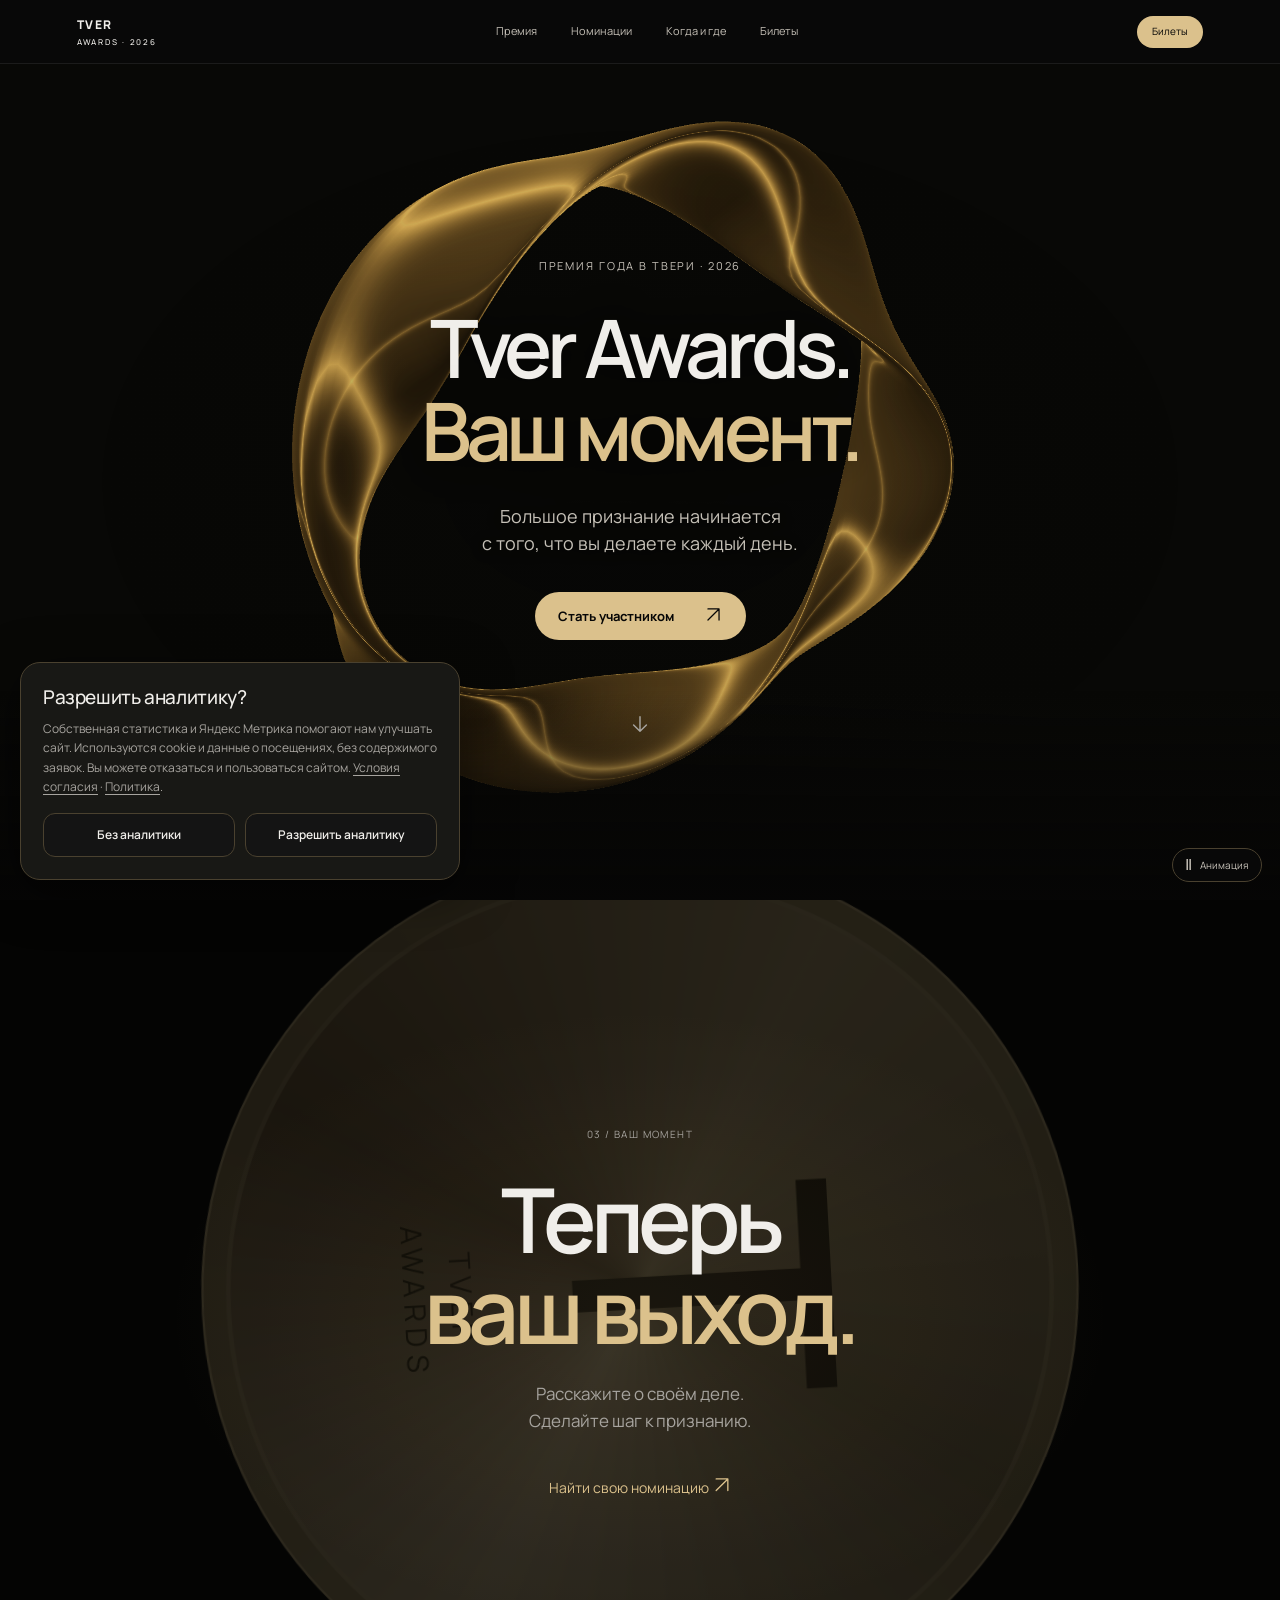
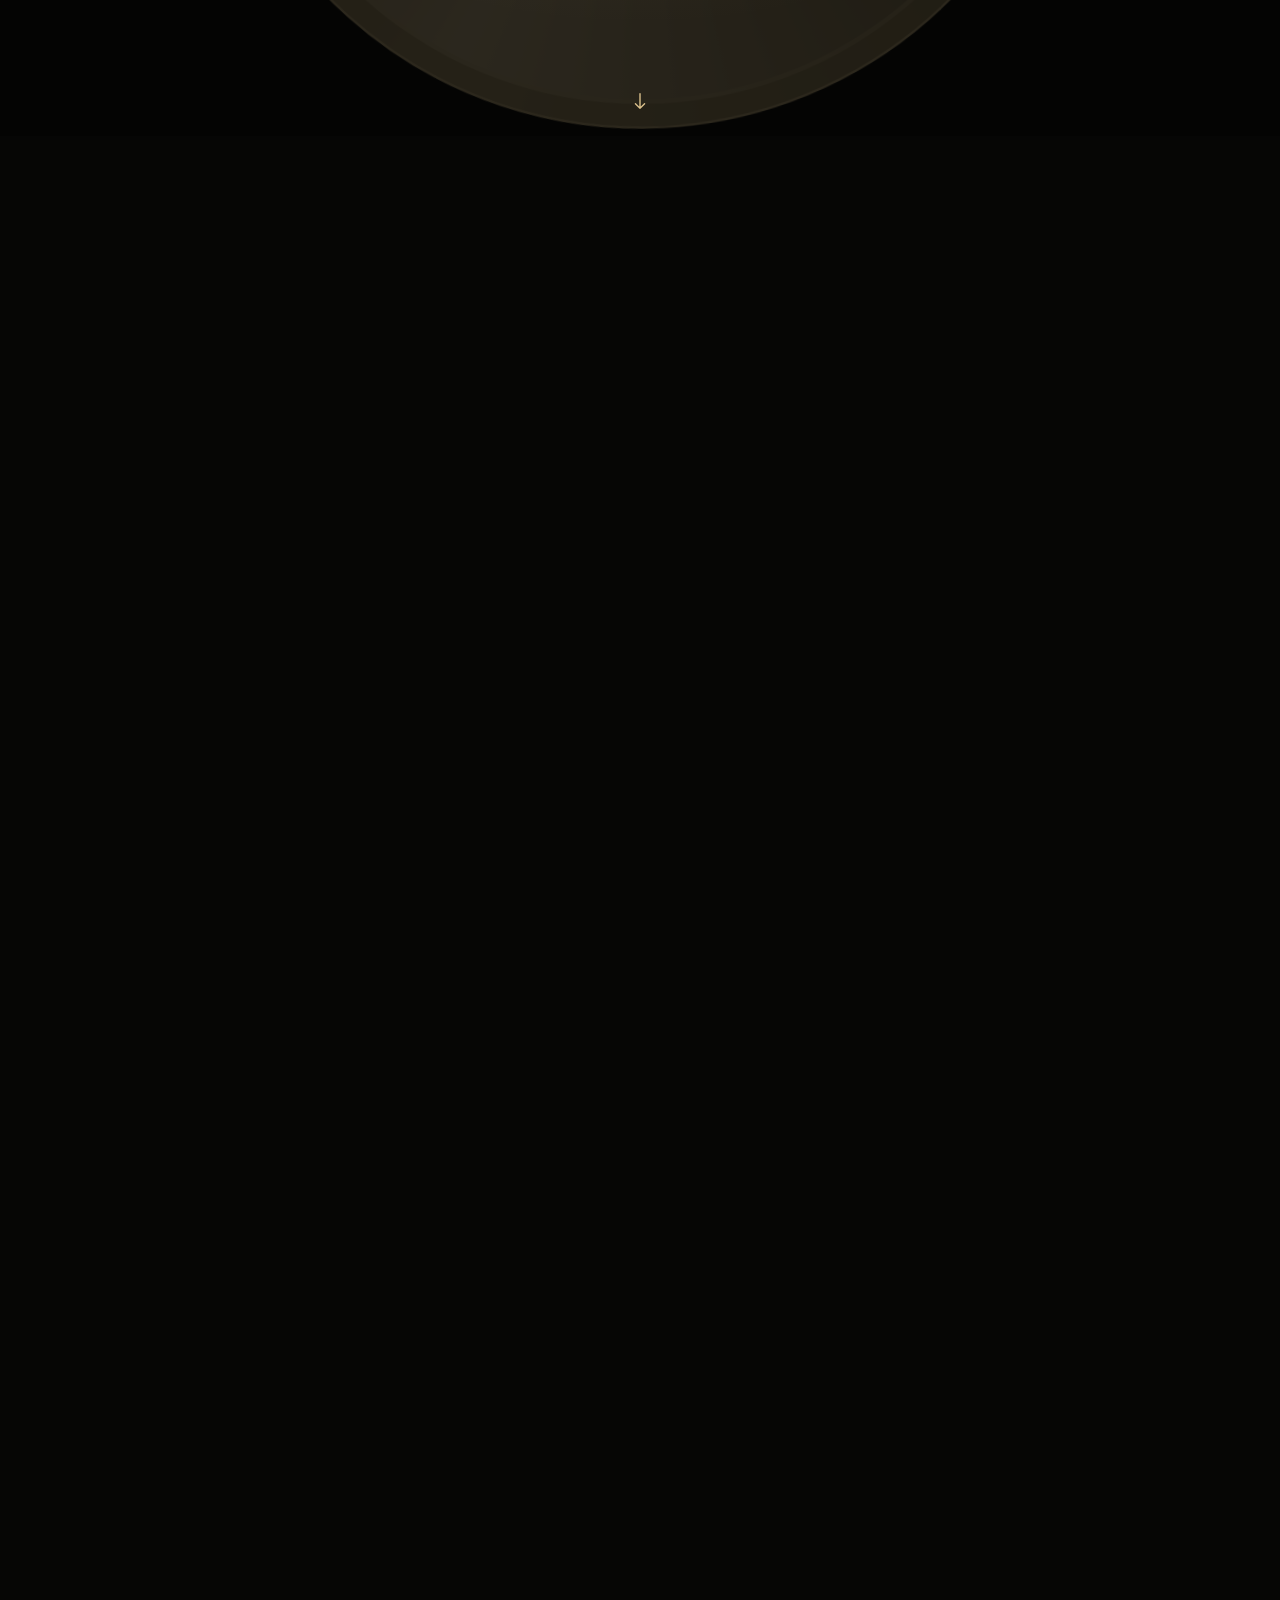
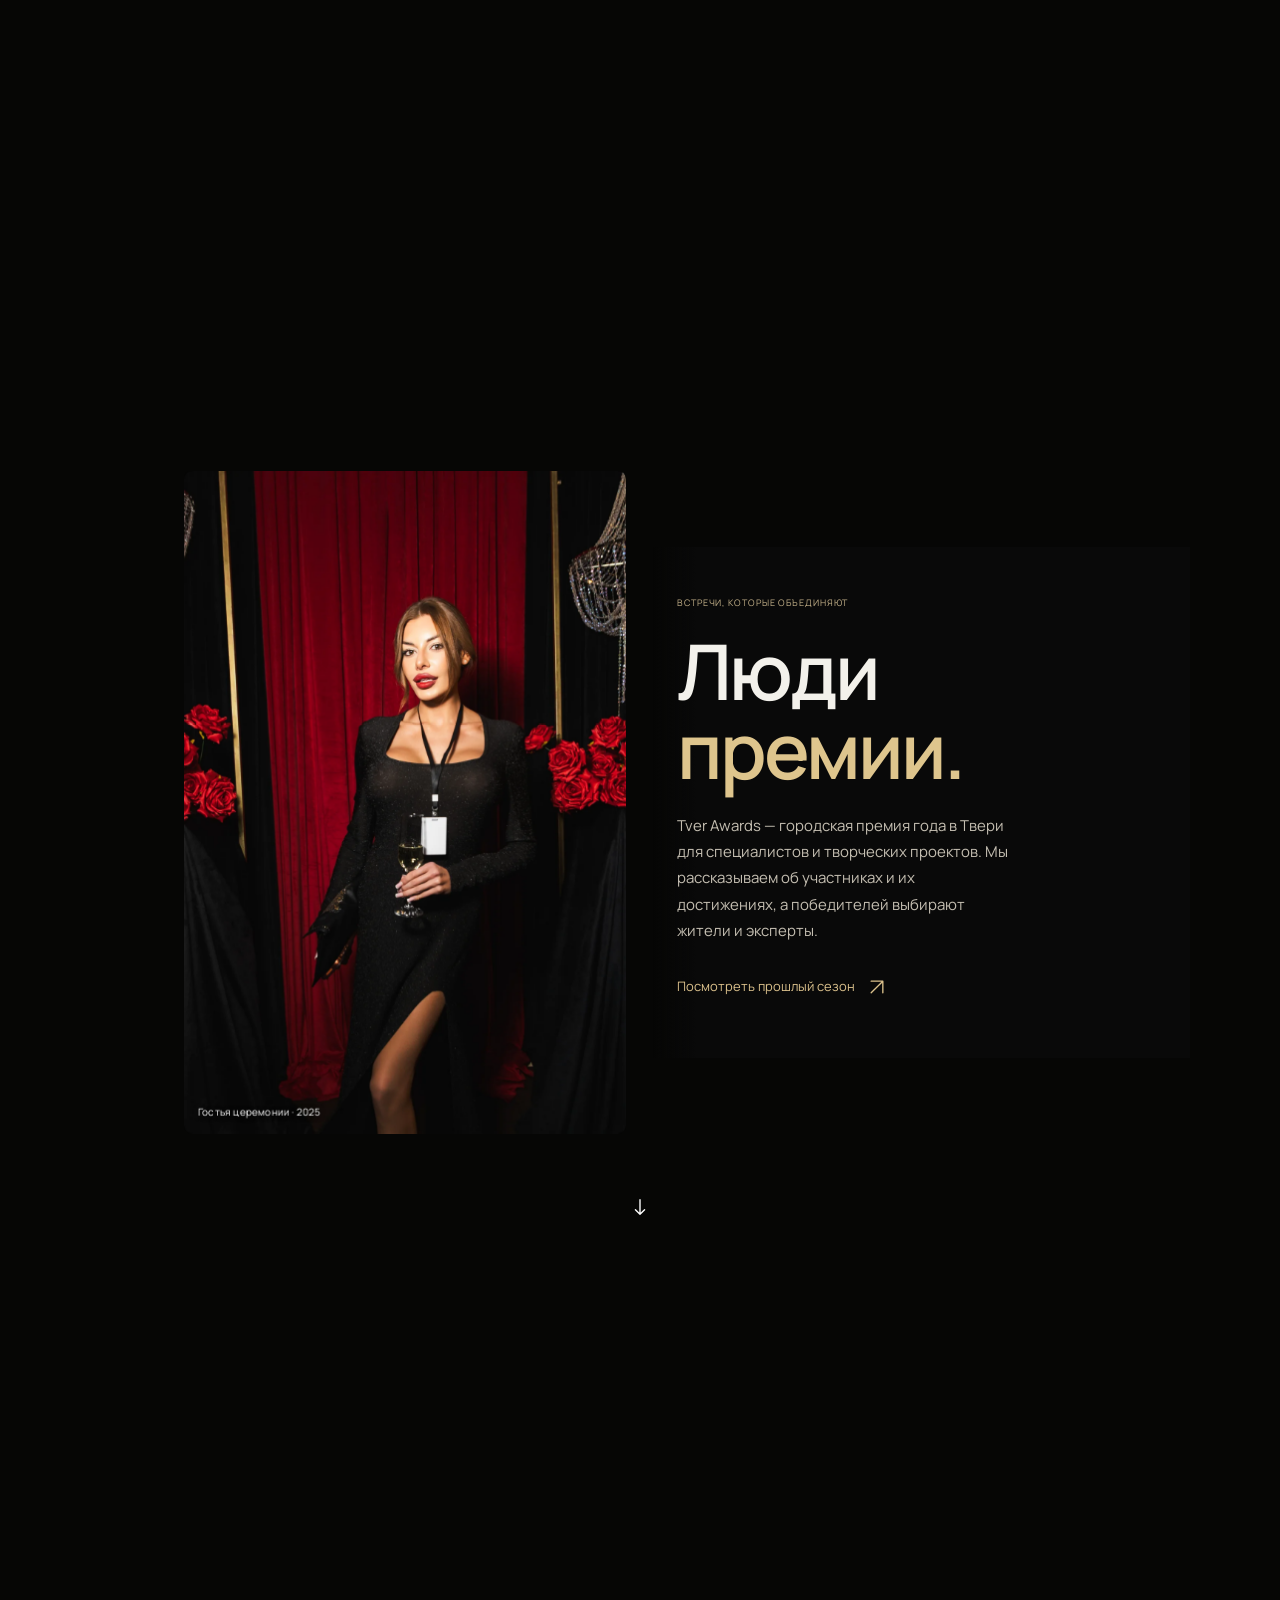
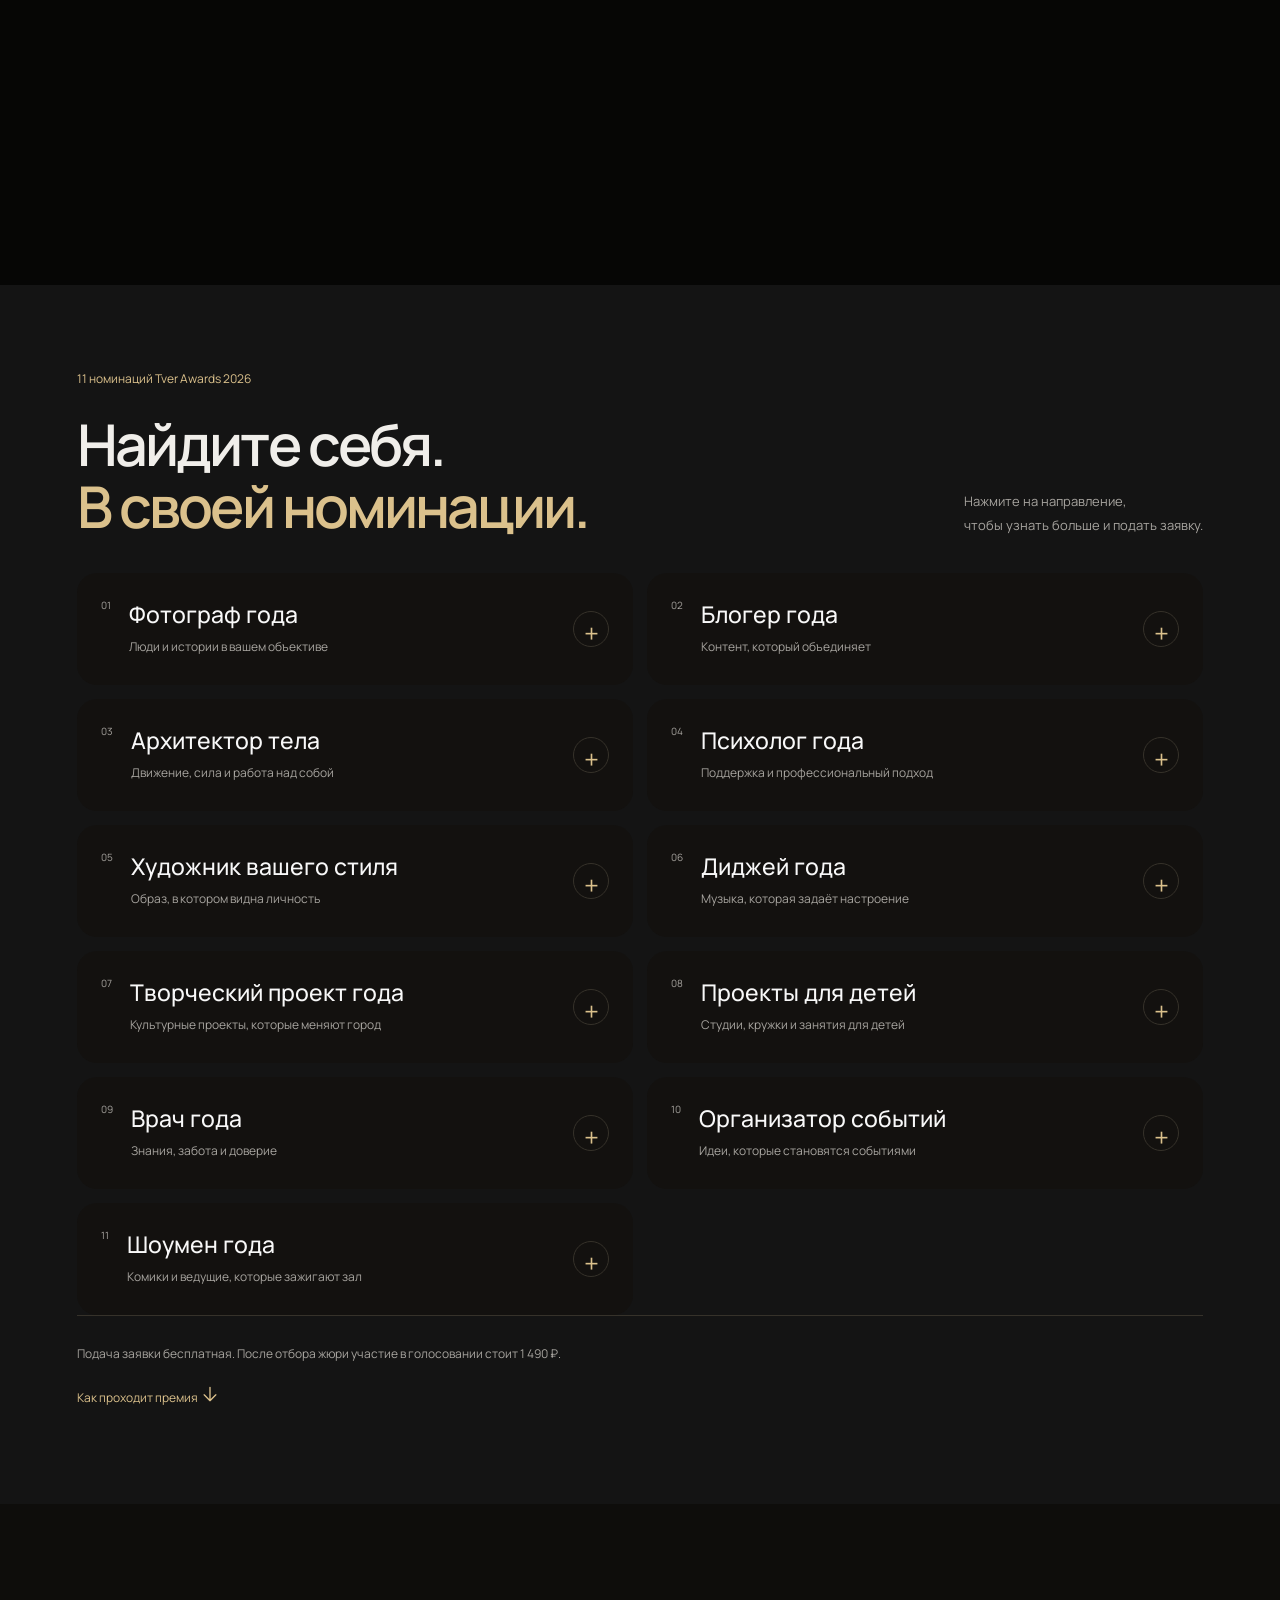
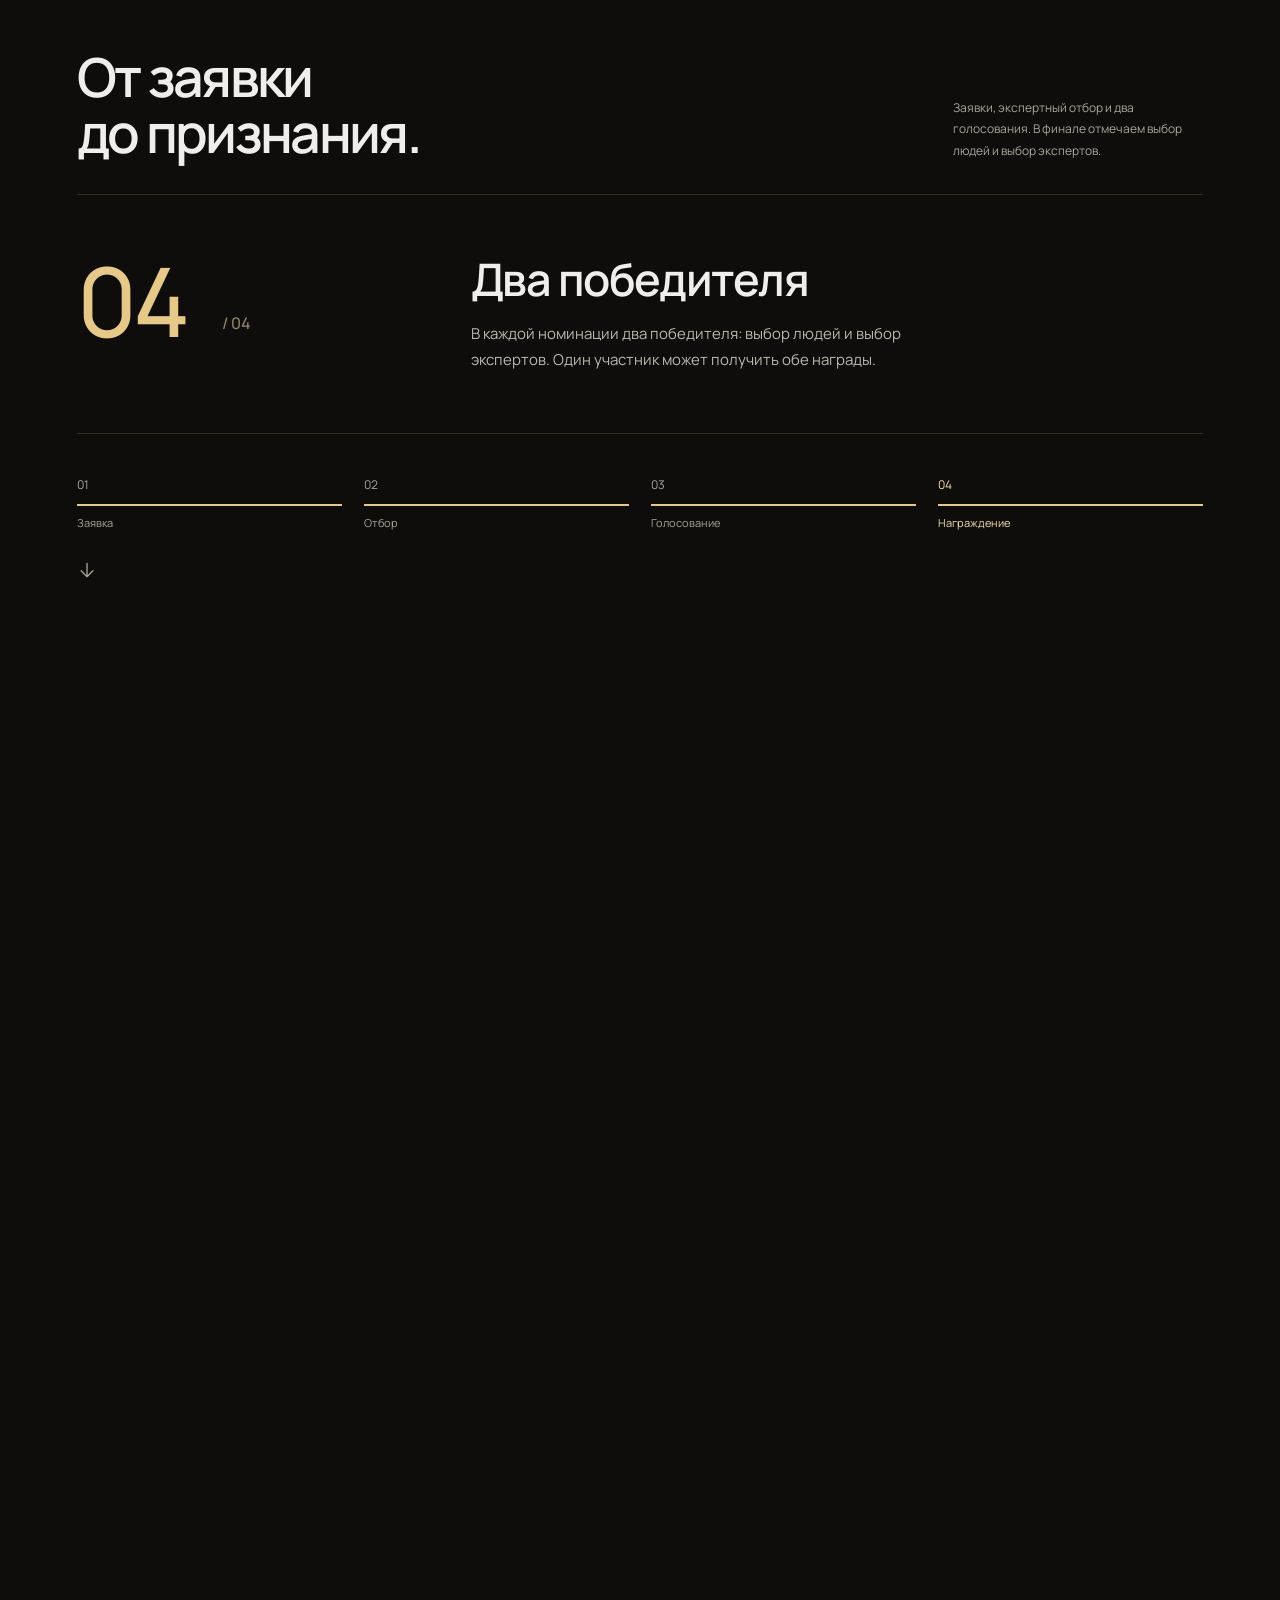
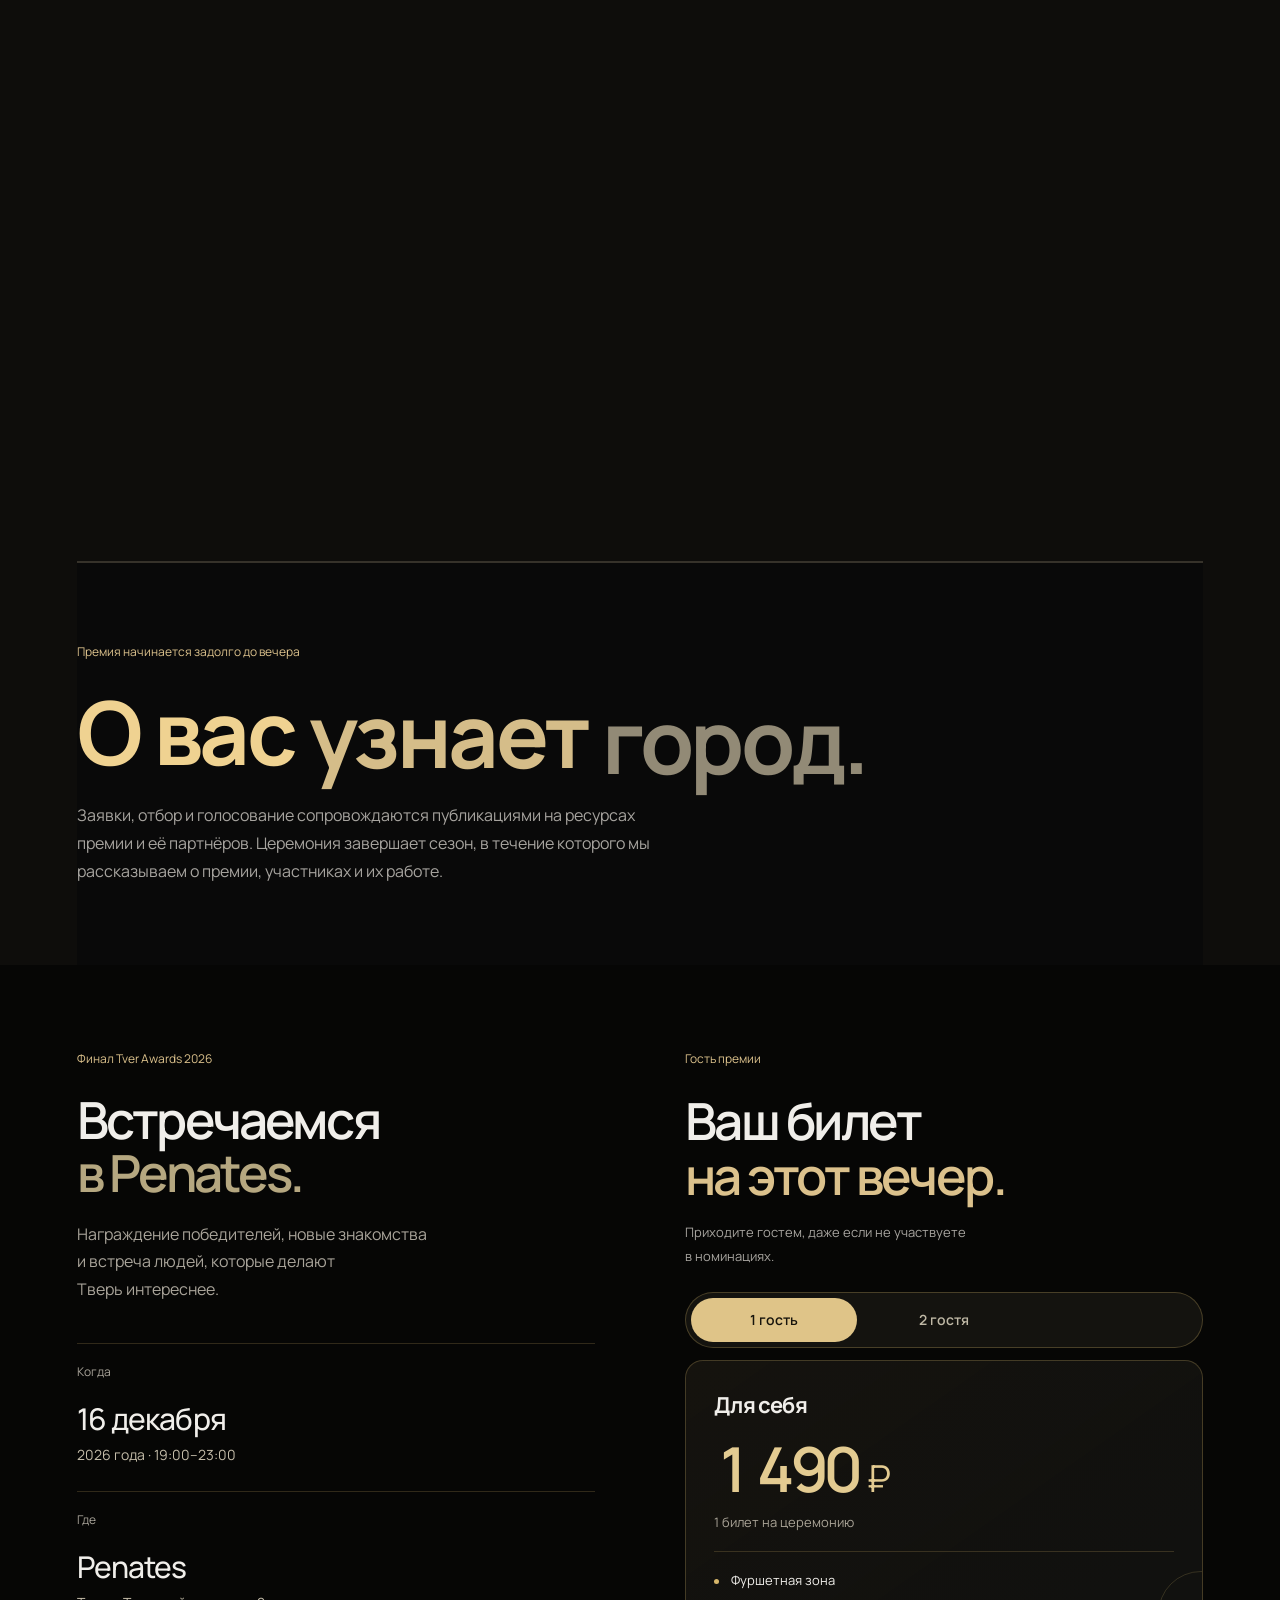
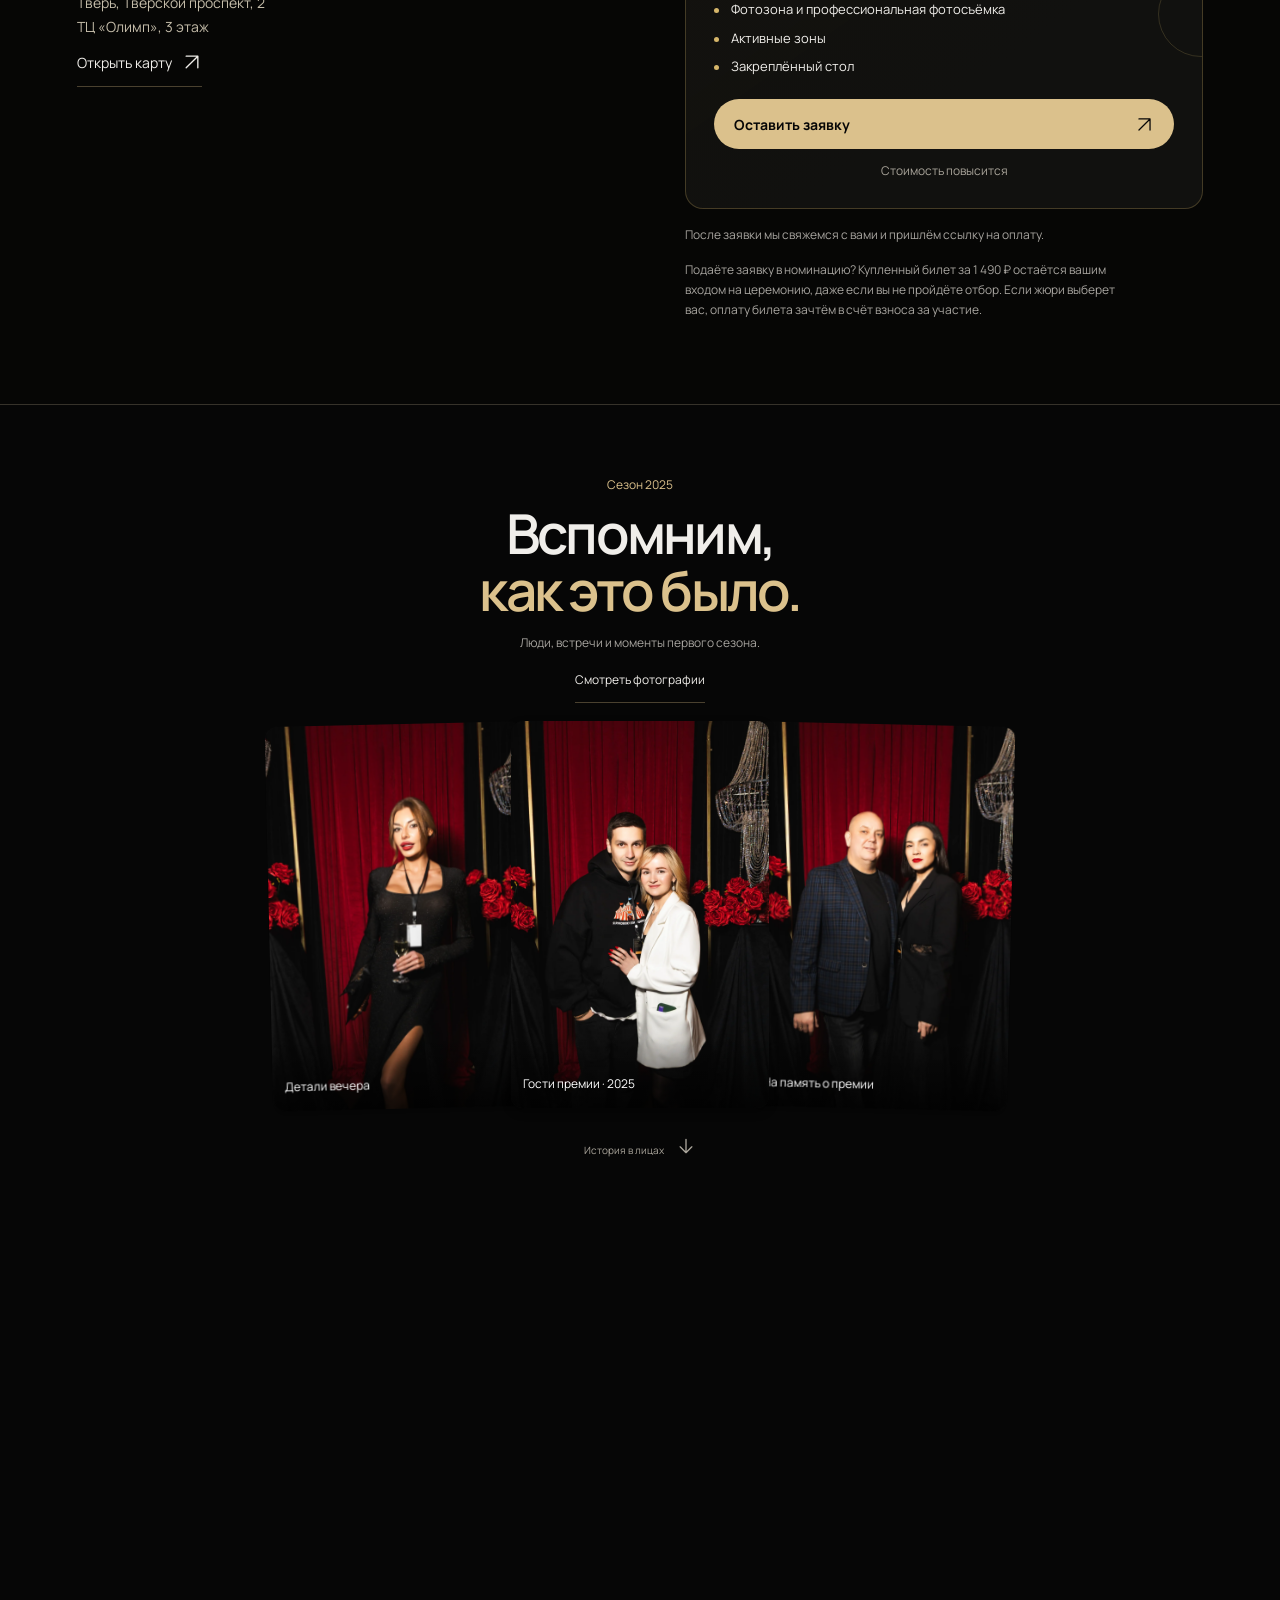
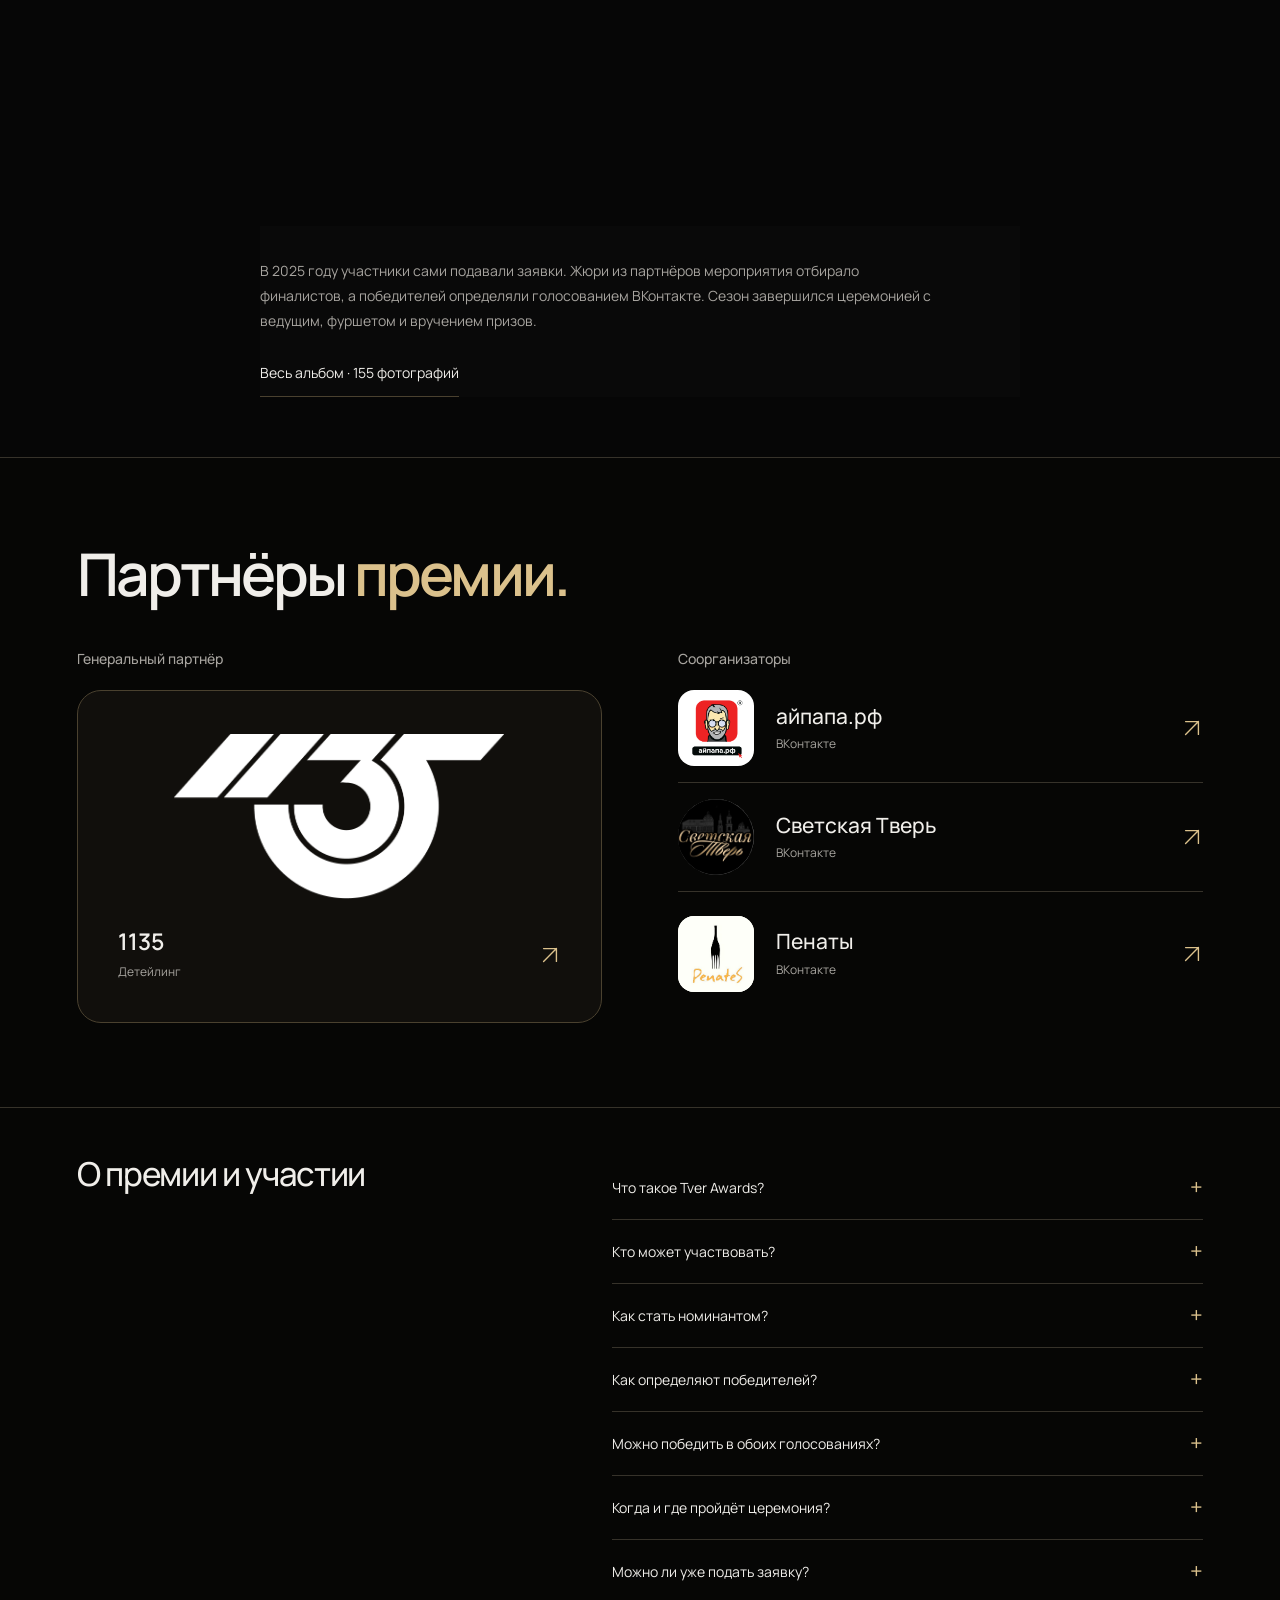
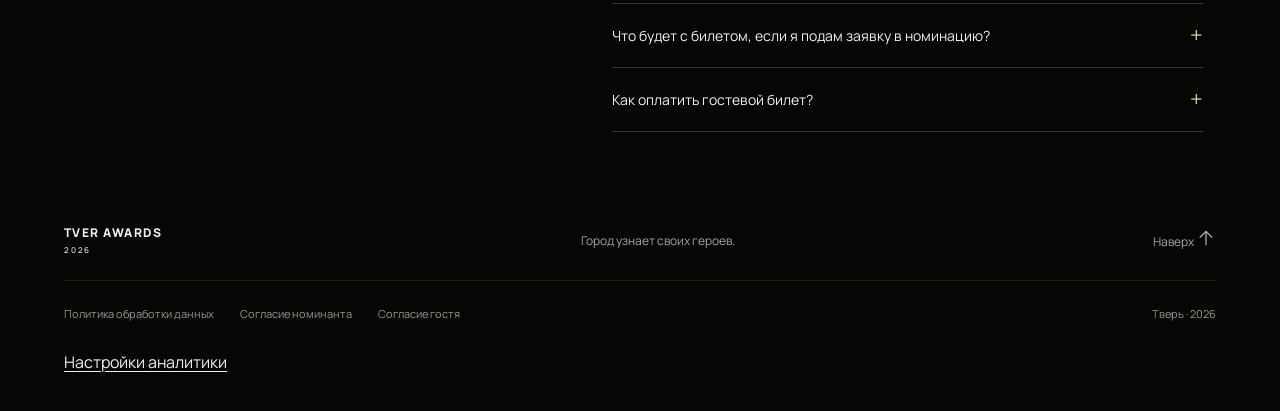
==== commit b146e4d6: "Split creative nominations into city projects and children's projects" ====
--- a/variant-3/index.html
+++ b/variant-3/index.html
@@ -3,7 +3,7 @@
 <head>
 <meta charset="UTF-8"><meta name="viewport" content="width=device-width, initial-scale=1">
 <title>Премия года в Твери — Tver Awards 2026</title>
-<meta name="description" content="Tver Awards 2026 — городская премия года в Твери. 10 номинаций, выбор жителей и экспертов. Подайте заявку или приходите на церемонию 16 декабря в Penates.">
+<meta name="description" content="Tver Awards 2026 — городская премия года в Твери. 11 номинаций, выбор жителей и экспертов. Подайте заявку или приходите на церемонию 16 декабря в Penates.">
 <script>if(location.protocol==='http:'&&location.hostname==='tver-awards.ru')location.replace('https://tver-awards.ru'+location.pathname+location.search+location.hash);</script>
 <meta name="robots" content="index,follow,max-image-preview:large">
 <link rel="canonical" href="https://tver-awards.ru/">
@@ -12,7 +12,7 @@
 <meta property="og:site_name" content="Tver Awards">
 <meta property="og:url" content="https://tver-awards.ru/">
 <meta property="og:title" content="Премия года в Твери — Tver Awards 2026">
-<meta property="og:description" content="Tver Awards 2026 — городская премия года в Твери. 10 номинаций, выбор жителей и экспертов. Подайте заявку или приходите на церемонию 16 декабря в Penates.">
+<meta property="og:description" content="Tver Awards 2026 — городская премия года в Твери. 11 номинаций, выбор жителей и экспертов. Подайте заявку или приходите на церемонию 16 декабря в Penates.">
 <meta property="og:image" content="https://tver-awards.ru/photos/6E6A4676.webp">
 <meta property="og:image:width" content="1200">
 <meta property="og:image:height" content="1800">
@@ -20,8 +20,8 @@
 <meta name="twitter:card" content="summary_large_image">
 <meta name="theme-color" content="#090909">
 <link rel="icon" href="data:image/svg+xml,%3Csvg xmlns='http://www.w3.org/2000/svg' viewBox='0 0 64 64'%3E%3Crect width='64' height='64' rx='12' fill='%23090909'/%3E%3Cpath d='M12 48L32 10l20 38H40l-8-17-8 17Z' fill='%23d6b66a'/%3E%3C/svg%3E">
-<link rel="stylesheet" href="/variant-3/base.css?v=20261022launch1"><link rel="stylesheet" href="/variant-3/gallery.css?v=20261022launch1"><link rel="stylesheet" href="/variant-3/story.css?v=20261022launch1"><script src="/variant-3/app.js?v=20261102showman1" defer></script><script src="/variant-3/motion-engine.js?v=20261022launch1" defer></script><script src="/variant-3/story.js?v=20261022launch1" defer></script><link rel="stylesheet" href="/variant-3/continuity.css?v=20261022launch1"><script src="/variant-3/ring.js?v=20261022launch1" defer></script><script src="/variant-3/continuity.js?v=20261026partners1" defer></script><script src="/variant-3/icons.js?v=20261022launch1" defer></script><link rel="stylesheet" href="/variant-3/participation.css?v=20261022nominations1"><link rel="stylesheet" href="/variant-3/compact.css?v=20261022launch1"><script src="/variant-3/compact.js?v=20261026tickets1" defer></script><link rel="stylesheet" href="/variant-3/restored.css?v=20261022launch1"><link rel="stylesheet" href="/variant-3/motion.css?v=20261022launch1"><script src="/site-config.js?v=20261103forms1" defer></script><script src="/variant-3/form-validation.js?v=20261023nocheck" defer></script><script src="/variant-3/requests.js?v=20261103forms1" defer></script><link rel="stylesheet" href="/variant-3/memory-scene.css?v=20261022launch1"><link rel="stylesheet" href="/variant-3/cinematic.css?v=20261022launch1"><script src="/variant-3/cinematic.js?v=20261022launch1" defer></script><link rel="stylesheet" href="/variant-3/analytics-consent.css?v=20261027consent1"><script src="/variant-3/analytics-consent.js?v=20261103forms1" defer></script><link rel="stylesheet" href="/variant-3/partners.css?v=20261029penates1">
-<script type="application/ld+json">{"@context":"https://schema.org","@graph":[{"@type":"WebSite","@id":"https://tver-awards.ru/#website","url":"https://tver-awards.ru/","name":"Tver Awards","alternateName":"Тверь Эвордс","inLanguage":"ru-RU"},{"@type":"Event","@id":"https://tver-awards.ru/#event","name":"Tver Awards 2026 — церемония премии года в Твери","url":"https://tver-awards.ru/","description":"Церемония награждения победителей Tver Awards 2026. Десять номинаций для специалистов и творческих проектов Твери. В каждой номинации отмечаем выбор людей и выбор экспертов.","startDate":"2026-12-16T19:00:00+03:00","endDate":"2026-12-16T23:00:00+03:00","eventStatus":"https://schema.org/EventScheduled","eventAttendanceMode":"https://schema.org/OfflineEventAttendanceMode","image":["https://tver-awards.ru/photos/6E6A4676.webp","https://tver-awards.ru/photos/6E6A4711.webp"],"location":{"@type":"Place","name":"Penates (Пенаты)","address":{"@type":"PostalAddress","streetAddress":"Тверской проспект, 2, ТЦ «Олимп», 3 этаж","addressLocality":"Тверь","addressRegion":"Тверская область","addressCountry":"RU"}},"organizer":{"@type":"Organization","name":"ИП Лебедев Владислав Валерьевич","url":"https://tver-awards.ru/"}}]}</script>
+<link rel="stylesheet" href="/variant-3/base.css?v=20261022launch1"><link rel="stylesheet" href="/variant-3/gallery.css?v=20261022launch1"><link rel="stylesheet" href="/variant-3/story.css?v=20261022launch1"><script src="/variant-3/app.js?v=20261110creative1" defer></script><script src="/variant-3/motion-engine.js?v=20261022launch1" defer></script><script src="/variant-3/story.js?v=20261022launch1" defer></script><link rel="stylesheet" href="/variant-3/continuity.css?v=20261022launch1"><script src="/variant-3/ring.js?v=20261022launch1" defer></script><script src="/variant-3/continuity.js?v=20261026partners1" defer></script><script src="/variant-3/icons.js?v=20261022launch1" defer></script><link rel="stylesheet" href="/variant-3/participation.css?v=20261022nominations1"><link rel="stylesheet" href="/variant-3/compact.css?v=20261022launch1"><script src="/variant-3/compact.js?v=20261026tickets1" defer></script><link rel="stylesheet" href="/variant-3/restored.css?v=20261022launch1"><link rel="stylesheet" href="/variant-3/motion.css?v=20261022launch1"><script src="/site-config.js?v=20261103forms1" defer></script><script src="/variant-3/form-validation.js?v=20261023nocheck" defer></script><script src="/variant-3/requests.js?v=20261103forms1" defer></script><link rel="stylesheet" href="/variant-3/memory-scene.css?v=20261022launch1"><link rel="stylesheet" href="/variant-3/cinematic.css?v=20261022launch1"><script src="/variant-3/cinematic.js?v=20261022launch1" defer></script><link rel="stylesheet" href="/variant-3/analytics-consent.css?v=20261027consent1"><script src="/variant-3/analytics-consent.js?v=20261103forms1" defer></script><link rel="stylesheet" href="/variant-3/partners.css?v=20261029penates1">
+<script type="application/ld+json">{"@context":"https://schema.org","@graph":[{"@type":"WebSite","@id":"https://tver-awards.ru/#website","url":"https://tver-awards.ru/","name":"Tver Awards","alternateName":"Тверь Эвордс","inLanguage":"ru-RU"},{"@type":"Event","@id":"https://tver-awards.ru/#event","name":"Tver Awards 2026 — церемония премии года в Твери","url":"https://tver-awards.ru/","description":"Церемония награждения победителей Tver Awards 2026. Одиннадцать номинаций для специалистов и творческих проектов Твери. В каждой номинации отмечаем выбор людей и выбор экспертов.","startDate":"2026-12-16T19:00:00+03:00","endDate":"2026-12-16T23:00:00+03:00","eventStatus":"https://schema.org/EventScheduled","eventAttendanceMode":"https://schema.org/OfflineEventAttendanceMode","image":["https://tver-awards.ru/photos/6E6A4676.webp","https://tver-awards.ru/photos/6E6A4711.webp"],"location":{"@type":"Place","name":"Penates (Пенаты)","address":{"@type":"PostalAddress","streetAddress":"Тверской проспект, 2, ТЦ «Олимп», 3 этаж","addressLocality":"Тверь","addressRegion":"Тверская область","addressCountry":"RU"}},"organizer":{"@type":"Organization","name":"ИП Лебедев Владислав Валерьевич","url":"https://tver-awards.ru/"}}]}</script>
 <meta name="google-site-verification" content="hQDJFz3rLdV8tsciXYeJGJTNX1Gy1mduPp4gABZJcs0" />
 </head>
 <body>
@@ -39,8 +39,8 @@
 <section class="memory-story" id="season-2025" aria-labelledby="people-title"><div class="memory-screen"><div class="memory-composition"><figure class="memory-portrait"><img src="/photos/6E6A4676.webp" alt="Гостья Tver Awards 2025 в чёрном вечернем платье у красного занавеса" width="1200" height="1800" loading="lazy"><figcaption>Гостья церемонии · 2025</figcaption></figure><div class="memory-copy"><span class="scene-label">ВСТРЕЧИ, КОТОРЫЕ ОБЪЕДИНЯЮТ</span><h2 id="people-title">Люди <span>премии.</span></h2><p>Tver Awards — городская премия года в Твери для специалистов и творческих проектов. Мы рассказываем об участниках и их достижениях, а победителей выбирают жители и эксперты.</p><a class="story-link" href="#history">Посмотреть прошлый сезон <svg class="arrow-icon" viewBox="0 0 24 24" aria-hidden="true"><path d="M5 19 19 5M5 5h14v14"/></svg></a></div></div><div class="vertical-scroll-hint"><svg viewBox="0 0 24 24" aria-hidden="true"><path d="M12 4v16m-5-5 5 5 5-5"/></svg></div></div></section>
 
  <section id="nominations" class="nominations section-shell">
-  <div class="section-heading"><div><span class="small-label">10 номинаций Tver Awards 2026</span><h2>Найдите себя.<br><span>В своей номинации.</span></h2></div><p>Нажмите на направление,<br>чтобы узнать больше и подать заявку.</p></div>
-  <div class="nomination-stage"><div class="nomination-list" id="nomination-list"><button type="button" class="nomination-item" data-nomination="photographer" aria-label="О номинации: Фотограф года" aria-haspopup="dialog" aria-controls="nominee-dialog"><span class="nom-mark">01</span><span class="nom-text"><strong>Фотограф года</strong><small>Люди и истории в вашем объективе</small></span><span class="nom-arrow" aria-hidden="true">+</span></button><button type="button" class="nomination-item" data-nomination="blogger" aria-label="О номинации: Блогер года" aria-haspopup="dialog" aria-controls="nominee-dialog"><span class="nom-mark">02</span><span class="nom-text"><strong>Блогер года</strong><small>Контент, который объединяет</small></span><span class="nom-arrow" aria-hidden="true">+</span></button><button type="button" class="nomination-item" data-nomination="body_architect" aria-label="О номинации: Архитектор тела" aria-haspopup="dialog" aria-controls="nominee-dialog"><span class="nom-mark">03</span><span class="nom-text"><strong>Архитектор тела</strong><small>Движение, сила и работа над собой</small></span><span class="nom-arrow" aria-hidden="true">+</span></button><button type="button" class="nomination-item" data-nomination="psychologist" aria-label="О номинации: Психолог года" aria-haspopup="dialog" aria-controls="nominee-dialog"><span class="nom-mark">04</span><span class="nom-text"><strong>Психолог года</strong><small>Поддержка и профессиональный подход</small></span><span class="nom-arrow" aria-hidden="true">+</span></button><button type="button" class="nomination-item" data-nomination="style_artist" aria-label="О номинации: Художник вашего стиля" aria-haspopup="dialog" aria-controls="nominee-dialog"><span class="nom-mark">05</span><span class="nom-text"><strong>Художник вашего стиля</strong><small>Образ, в котором видна личность</small></span><span class="nom-arrow" aria-hidden="true">+</span></button><button type="button" class="nomination-item" data-nomination="dj" aria-label="О номинации: Диджей года" aria-haspopup="dialog" aria-controls="nominee-dialog"><span class="nom-mark">06</span><span class="nom-text"><strong>Диджей года</strong><small>Музыка, которая задаёт настроение</small></span><span class="nom-arrow" aria-hidden="true">+</span></button><button type="button" class="nomination-item" data-nomination="creative" aria-label="О номинации: Творческие проекты" aria-haspopup="dialog" aria-controls="nominee-dialog"><span class="nom-mark">07</span><span class="nom-text"><strong>Творческие проекты</strong><small>Студии, кружки и творческие объединения</small></span><span class="nom-arrow" aria-hidden="true">+</span></button><button type="button" class="nomination-item" data-nomination="doctor" aria-label="О номинации: Врач года" aria-haspopup="dialog" aria-controls="nominee-dialog"><span class="nom-mark">08</span><span class="nom-text"><strong>Врач года</strong><small>Знания, забота и доверие</small></span><span class="nom-arrow" aria-hidden="true">+</span></button><button type="button" class="nomination-item" data-nomination="event_organizer" aria-label="О номинации: Организатор событий" aria-haspopup="dialog" aria-controls="nominee-dialog"><span class="nom-mark">09</span><span class="nom-text"><strong>Организатор событий</strong><small>Идеи, которые становятся событиями</small></span><span class="nom-arrow" aria-hidden="true">+</span></button><button type="button" class="nomination-item" data-nomination="comedian" aria-label="О номинации: Шоумен года" aria-haspopup="dialog" aria-controls="nominee-dialog"><span class="nom-mark">10</span><span class="nom-text"><strong>Шоумен года</strong><small>Комики и ведущие, которые зажигают зал</small></span><span class="nom-arrow" aria-hidden="true">+</span></button></div><div class="nomination-visual" aria-hidden="true"><span class="visual-top">В ЦЕНТРЕ ВНИМАНИЯ</span><div class="nomination-constellation"><span>✦</span><i></i><i></i><i></i></div><span class="visual-name">Ваше дело.<br>Ваше признание.</span><span class="visual-bottom">TVER AWARDS / 2026</span></div></div>
+  <div class="section-heading"><div><span class="small-label">11 номинаций Tver Awards 2026</span><h2>Найдите себя.<br><span>В своей номинации.</span></h2></div><p>Нажмите на направление,<br>чтобы узнать больше и подать заявку.</p></div>
+  <div class="nomination-stage"><div class="nomination-list" id="nomination-list"><button type="button" class="nomination-item" data-nomination="photographer" aria-label="О номинации: Фотограф года" aria-haspopup="dialog" aria-controls="nominee-dialog"><span class="nom-mark">01</span><span class="nom-text"><strong>Фотограф года</strong><small>Люди и истории в вашем объективе</small></span><span class="nom-arrow" aria-hidden="true">+</span></button><button type="button" class="nomination-item" data-nomination="blogger" aria-label="О номинации: Блогер года" aria-haspopup="dialog" aria-controls="nominee-dialog"><span class="nom-mark">02</span><span class="nom-text"><strong>Блогер года</strong><small>Контент, который объединяет</small></span><span class="nom-arrow" aria-hidden="true">+</span></button><button type="button" class="nomination-item" data-nomination="body_architect" aria-label="О номинации: Архитектор тела" aria-haspopup="dialog" aria-controls="nominee-dialog"><span class="nom-mark">03</span><span class="nom-text"><strong>Архитектор тела</strong><small>Движение, сила и работа над собой</small></span><span class="nom-arrow" aria-hidden="true">+</span></button><button type="button" class="nomination-item" data-nomination="psychologist" aria-label="О номинации: Психолог года" aria-haspopup="dialog" aria-controls="nominee-dialog"><span class="nom-mark">04</span><span class="nom-text"><strong>Психолог года</strong><small>Поддержка и профессиональный подход</small></span><span class="nom-arrow" aria-hidden="true">+</span></button><button type="button" class="nomination-item" data-nomination="style_artist" aria-label="О номинации: Художник вашего стиля" aria-haspopup="dialog" aria-controls="nominee-dialog"><span class="nom-mark">05</span><span class="nom-text"><strong>Художник вашего стиля</strong><small>Образ, в котором видна личность</small></span><span class="nom-arrow" aria-hidden="true">+</span></button><button type="button" class="nomination-item" data-nomination="dj" aria-label="О номинации: Диджей года" aria-haspopup="dialog" aria-controls="nominee-dialog"><span class="nom-mark">06</span><span class="nom-text"><strong>Диджей года</strong><small>Музыка, которая задаёт настроение</small></span><span class="nom-arrow" aria-hidden="true">+</span></button><button type="button" class="nomination-item" data-nomination="creative_project" aria-label="О номинации: Творческий проект года" aria-haspopup="dialog" aria-controls="nominee-dialog"><span class="nom-mark">07</span><span class="nom-text"><strong>Творческий проект года</strong><small>Культурные проекты, которые меняют город</small></span><span class="nom-arrow" aria-hidden="true">+</span></button><button type="button" class="nomination-item" data-nomination="children_projects" aria-label="О номинации: Проекты для детей" aria-haspopup="dialog" aria-controls="nominee-dialog"><span class="nom-mark">08</span><span class="nom-text"><strong>Проекты для детей</strong><small>Студии, кружки и занятия для детей</small></span><span class="nom-arrow" aria-hidden="true">+</span></button><button type="button" class="nomination-item" data-nomination="doctor" aria-label="О номинации: Врач года" aria-haspopup="dialog" aria-controls="nominee-dialog"><span class="nom-mark">09</span><span class="nom-text"><strong>Врач года</strong><small>Знания, забота и доверие</small></span><span class="nom-arrow" aria-hidden="true">+</span></button><button type="button" class="nomination-item" data-nomination="event_organizer" aria-label="О номинации: Организатор событий" aria-haspopup="dialog" aria-controls="nominee-dialog"><span class="nom-mark">10</span><span class="nom-text"><strong>Организатор событий</strong><small>Идеи, которые становятся событиями</small></span><span class="nom-arrow" aria-hidden="true">+</span></button><button type="button" class="nomination-item" data-nomination="comedian" aria-label="О номинации: Шоумен года" aria-haspopup="dialog" aria-controls="nominee-dialog"><span class="nom-mark">11</span><span class="nom-text"><strong>Шоумен года</strong><small>Комики и ведущие, которые зажигают зал</small></span><span class="nom-arrow" aria-hidden="true">+</span></button></div><div class="nomination-visual" aria-hidden="true"><span class="visual-top">В ЦЕНТРЕ ВНИМАНИЯ</span><div class="nomination-constellation"><span>✦</span><i></i><i></i><i></i></div><span class="visual-name">Ваше дело.<br>Ваше признание.</span><span class="visual-bottom">TVER AWARDS / 2026</span></div></div>
   <p class="section-footnote">Подача заявки бесплатная. После отбора жюри участие в голосовании стоит 1 490 ₽. <a class="story-link" href="#process">Как проходит премия ↓</a></p>
  </section>
 
--- a/variant-3/compact.css
+++ b/variant-3/compact.css
@@ -1,5 +1,5 @@
 /* Compact participation flow. Keep forms outside the page's reading rhythm. */
-.mobile-about{display:none}.scroll-story{height:270svh}.section-shell{padding-block:84px}.section-heading{margin-bottom:36px}.nomination-item{min-height:112px;padding:24px}.nom-arrow{display:grid;place-items:center;width:36px;height:36px;border:1px solid var(--line);border-radius:50%;font-weight:400}.process-stage{display:block}.process-count{display:none}.process .steps{display:grid;grid-template-columns:repeat(4,minmax(0,1fr));gap:28px}.process .steps li{min-height:0;opacity:1;transform:none;padding:25px 0 0}.process .steps h3{font-size:22px;margin-bottom:12px}.process .steps .step-number{margin-bottom:20px;font-size:14px}.process .steps p{font-size:13px}.history{grid-template-columns:1fr 1fr;gap:28px 7%}.archive-feature{aspect-ratio:2/3;max-width:360px;justify-self:center;clip-path:none!important}.archive-feature img,.archive-photos img{object-fit:contain;transform:none!important}.archive-photos{gap:16px;margin:0!important}.archive-photos button{aspect-ratio:2/3;translate:none!important;rotate:none!important}.archive-photos button:nth-child(2){aspect-ratio:3/2;align-self:center}.archive-bottom{margin-top:8px}.visit-block{display:grid;grid-template-columns:1fr 1fr;max-width:1500px;margin:auto;padding:0 6%;gap:8%}.visit-block .section-shell{padding-inline:0;margin:0;max-width:none}.evening{display:block;border:0}.evening h2,.tickets h2{font-size:clamp(38px,4vw,60px)}.event-details{margin-top:40px;gap:24px}.event-details>div{padding-top:18px}.event-details strong{font-size:30px}.event-details p{font-size:14px}.tickets .section-heading{display:block;margin-bottom:24px}.tickets .section-heading>p{margin-top:18px}.ticket-picker{max-width:560px}.ticket-tabs{display:grid;grid-template-columns:1fr 1fr;padding:5px;border:1px solid #d6b66a44;border-radius:100px;background:#14130f;margin-bottom:12px;gap:4px}.ticket-tabs button{min-height:44px;border:0;border-radius:100px;background:transparent;color:#bfb8a5;font-weight:600;font-size:14px;transition:background .2s,color .2s}.ticket-tabs button[aria-selected=true]{background:#dfc488;color:#17140c}.ticket-option{padding:26px 28px;touch-action:pan-y}.ticket-option h3{font-size:22px;margin:0 0 12px}.ticket-price{font-size:62px;line-height:1.1}#ticket-amount{font-size:inherit;font-weight:600}.ticket-price .currency{font-size:.6em}.ticket-quantity{margin-top:8px}.ticket-includes{margin:18px 0 0;padding:18px 0;gap:8px}.ticket-includes li{font-size:13px}.ticket-option .button{min-height:50px;margin-top:4px;padding:12px 20px;font-size:14px}.ticket-note{margin-top:12px;text-align:center;font-size:12px}.ticket-explainer{margin-top:16px;font-size:12px;color:var(--muted);max-width:440px}.questions{padding-top:48px;padding-bottom:48px}.request-dialog{padding:0;width:min(600px,calc(100% - 32px));max-width:600px;max-height:90dvh;border:1px solid #c4a45f55;border-radius:24px;background:#15140f;overflow:hidden;color:var(--ink)}.request-dialog[open]{display:flex;flex-direction:column;animation:request-enter .24s ease-out}.request-dialog-header{display:flex;align-items:center;justify-content:space-between;gap:16px;padding:22px 26px 18px;border-bottom:1px solid #c4a45f33;flex:none}.dialog-eyebrow{font-size:9px;color:#cbb583;letter-spacing:.14em}.request-dialog h2{font-size:25px;line-height:1.2;letter-spacing:-.035em;margin-top:8px}.request-close{display:grid;place-items:center;flex:none;width:44px;height:44px;border:1px solid #c4a45f55;border-radius:50%;background:transparent;color:#efdfb7}.request-close:hover{background:#ffffff0c}.request-close svg{width:20px;height:20px;fill:none;stroke:currentColor;stroke-width:1.5;stroke-linecap:round}.request-dialog-body{overflow:auto;overscroll-behavior:contain;padding:22px 26px max(26px,env(safe-area-inset-bottom));min-height:0}.request-dialog-body>p{font-size:13px;color:var(--muted);line-height:1.65}.request-dialog .availability{margin:16px 0;padding:12px 14px;border-left:2px solid #dfc488;background:#dfc48808;font-size:12px!important}.request-dialog .application-form{background:none;padding:0!important;margin:24px 0 0;border:0;transform:none!important;opacity:1!important}.request-dialog .form-row{gap:16px;grid-template-columns:1fr 1fr}.request-dialog .form-row>label{margin:0}.request-dialog .request-fields{gap:18px}.request-dialog .request-fields>label,.request-dialog .form-row>label{font-size:13px;gap:7px}.request-dialog .request-fields input:not([type=checkbox]),.request-dialog .request-fields select{min-height:48px;padding:11px 12px}.request-dialog textarea.social-links{min-height:90px}.request-dialog .check-label{font-size:12px!important}.request-dialog .button:disabled{cursor:not-allowed;opacity:.45}.request-dialog .dialog-footnote{font-size:11px;margin-top:18px}.request-dialog::backdrop{background:#000b;backdrop-filter:blur(6px)}@keyframes request-enter{from{opacity:0;transform:translateY(16px)}to{opacity:1;transform:none}}
+.mobile-about{display:none}.scroll-story{height:270svh}.section-shell{padding-block:84px}.section-heading{margin-bottom:36px}.nomination-item{min-height:112px;padding:24px}.nom-arrow{display:grid;place-items:center;width:36px;height:36px;border:1px solid var(--line);border-radius:50%;font-weight:400}.process-stage{display:block}.process-count{display:none}.process .steps{display:grid;grid-template-columns:repeat(4,minmax(0,1fr));gap:28px}.process .steps li{min-height:0;opacity:1;transform:none;padding:25px 0 0}.process .steps h3{font-size:22px;margin-bottom:12px}.process .steps .step-number{margin-bottom:20px;font-size:14px}.process .steps p{font-size:13px}.history{grid-template-columns:1fr 1fr;gap:28px 7%}.archive-feature{aspect-ratio:2/3;max-width:360px;justify-self:center;clip-path:none!important}.archive-feature img,.archive-photos img{object-fit:contain;transform:none!important}.archive-photos{gap:16px;margin:0!important}.archive-photos button{aspect-ratio:2/3;translate:none!important;rotate:none!important}.archive-photos button:nth-child(2){aspect-ratio:3/2;align-self:center}.archive-bottom{margin-top:8px}.visit-block{display:grid;grid-template-columns:1fr 1fr;max-width:1500px;margin:auto;padding:0 6%;gap:8%}.visit-block .section-shell{padding-inline:0;margin:0;max-width:none}.evening{display:block;border:0}.evening h2,.tickets h2{font-size:clamp(38px,4vw,60px)}.event-details{margin-top:40px;gap:24px}.event-details>div{padding-top:18px}.event-details strong{font-size:30px}.event-details p{font-size:14px}.tickets .section-heading{display:block;margin-bottom:24px}.tickets .section-heading>p{margin-top:18px}.ticket-picker{max-width:560px}.ticket-tabs{display:grid;grid-template-columns:repeat(3,minmax(0,1fr));padding:5px;border:1px solid #d6b66a44;border-radius:100px;background:#14130f;margin-bottom:12px;gap:4px}.ticket-tabs button{min-height:44px;border:0;border-radius:100px;background:transparent;color:#bfb8a5;font-weight:600;font-size:14px;transition:background .2s,color .2s}.ticket-tabs button[aria-selected=true]{background:#dfc488;color:#17140c}.ticket-option{padding:26px 28px;touch-action:pan-y}.ticket-option h3{font-size:22px;margin:0 0 12px}.ticket-price{font-size:62px;line-height:1.1}#ticket-amount{font-size:inherit;font-weight:600}.ticket-price .currency{font-size:.6em}.ticket-quantity{margin-top:8px}.ticket-includes{margin:18px 0 0;padding:18px 0;gap:8px}.ticket-includes li{font-size:13px}.ticket-option .button{min-height:50px;margin-top:4px;padding:12px 20px;font-size:14px}.ticket-note{margin-top:12px;text-align:center;font-size:12px}.ticket-explainer{margin-top:16px;font-size:12px;color:var(--muted);max-width:440px}.questions{padding-top:48px;padding-bottom:48px}.request-dialog{padding:0;width:min(600px,calc(100% - 32px));max-width:600px;max-height:90dvh;border:1px solid #c4a45f55;border-radius:24px;background:#15140f;overflow:hidden;color:var(--ink)}.request-dialog[open]{display:flex;flex-direction:column;animation:request-enter .24s ease-out}.request-dialog-header{display:flex;align-items:center;justify-content:space-between;gap:16px;padding:22px 26px 18px;border-bottom:1px solid #c4a45f33;flex:none}.dialog-eyebrow{font-size:9px;color:#cbb583;letter-spacing:.14em}.request-dialog h2{font-size:25px;line-height:1.2;letter-spacing:-.035em;margin-top:8px}.request-close{display:grid;place-items:center;flex:none;width:44px;height:44px;border:1px solid #c4a45f55;border-radius:50%;background:transparent;color:#efdfb7}.request-close:hover{background:#ffffff0c}.request-close svg{width:20px;height:20px;fill:none;stroke:currentColor;stroke-width:1.5;stroke-linecap:round}.request-dialog-body{overflow:auto;overscroll-behavior:contain;padding:22px 26px max(26px,env(safe-area-inset-bottom));min-height:0}.request-dialog-body>p{font-size:13px;color:var(--muted);line-height:1.65}.request-dialog .availability{margin:16px 0;padding:12px 14px;border-left:2px solid #dfc488;background:#dfc48808;font-size:12px!important}.request-dialog .application-form{background:none;padding:0!important;margin:24px 0 0;border:0;transform:none!important;opacity:1!important}.request-dialog .form-row{gap:16px;grid-template-columns:1fr 1fr}.request-dialog .form-row>label{margin:0}.request-dialog .request-fields{gap:18px}.request-dialog .request-fields>label,.request-dialog .form-row>label{font-size:13px;gap:7px}.request-dialog .request-fields input:not([type=checkbox]),.request-dialog .request-fields select{min-height:48px;padding:11px 12px}.request-dialog textarea.social-links{min-height:90px}.request-dialog .check-label{font-size:12px!important}.request-dialog .button:disabled{cursor:not-allowed;opacity:.45}.request-dialog .dialog-footnote{font-size:11px;margin-top:18px}.request-dialog::backdrop{background:#000b;backdrop-filter:blur(6px)}@keyframes request-enter{from{opacity:0;transform:translateY(16px)}to{opacity:1;transform:none}}
 @media(max-width:1000px){.process .steps{grid-template-columns:repeat(2,minmax(0,1fr))}.visit-block{gap:6%}.event-details strong{font-size:27px}}
 @media(max-width:680px){html{scroll-padding-top:76px}.header{height:60px}.header-apply{min-height:40px;font-size:12px;padding:9px 18px}.scroll-story,.motion-paused .scroll-story{height:auto}.story-screen,.motion-paused .story-screen{display:none}.mobile-about{display:block;padding:42px 6%;border-block:1px solid var(--line);background:#11110e}.mobile-about h2{font-size:34px}.mobile-about p{font-size:13px;color:var(--muted);margin-top:18px;line-height:1.8}.mobile-about .story-link{font-size:13px;margin-top:8px;min-height:44px}.section-shell{padding:44px 6%}.section-heading{margin-bottom:24px}.small-label{font-size:10px;margin-bottom:14px}.section-heading h2,.history-title h2{font-size:34px}.section-heading>p{margin-top:16px;font-size:12px}.nomination-list{gap:8px}.nomination-item{min-height:76px;padding:16px;gap:12px;border-radius:12px}.nom-text strong{font-size:17px}.nom-text small{font-size:10px;margin-top:5px}.nom-arrow{width:32px;height:32px;font-size:22px}.nomination-item:hover .nom-text{transform:none}.nomination-item:hover .nom-arrow{transform:none}.section-footnote{font-size:10px;margin-top:16px}.process .steps{display:block}.process .steps li{display:grid;grid-template-columns:28px 1fr;gap:0 15px;min-height:0;padding:18px 0;opacity:1;transform:none}.process .steps .step-number{grid-row:1/3;font-size:13px;margin:4px 0 0}.process .steps h3{font-size:18px;margin-bottom:7px}.process .steps p{font-size:12px;line-height:1.65}.process .steps li:last-child{padding-bottom:0}.history{display:grid;grid-template-columns:1fr 1fr;gap:16px}.history-title{grid-column:1/-1}.history-title p{font-size:12px;margin-top:14px}.history-title .text-button{font-size:12px;margin-top:6px;min-height:44px}.archive-feature{grid-column:1;grid-row:2;margin:0!important;max-width:none;width:100%;aspect-ratio:2/3;align-self:start;border-radius:12px}.archive-feature>span{padding:25px 9px 10px;font-size:10px}.archive-photos{display:contents}.archive-photos button{width:100%;border-radius:12px;aspect-ratio:2/3!important;transform:none!important;translate:none!important;rotate:none!important}.archive-photos button:first-child{grid-column:2;grid-row:2}.archive-photos button:nth-child(2){display:none}.archive-photos button:last-child{display:none}.archive-photos button>span{font-size:10px;padding:25px 9px 10px}.archive-bottom{grid-column:1/-1;display:block;margin:0}.archive-bottom p{font-size:12px}.archive-bottom .text-button{font-size:12px;margin-top:8px;min-height:44px}.visit-block{display:block;padding:0 6%}.visit-block .section-shell{padding-block:42px}.evening{border-top:1px solid var(--line)}.evening h2,.tickets h2{font-size:34px}.evening h2{margin:14px 0}.evening-heading p{font-size:12px}.event-details{display:grid;grid-template-columns:.9fr 1.1fr;gap:16px;margin-top:24px}.event-details strong{font-size:23px}.event-details>div{padding-top:14px}.event-details>div>span{font-size:10px;margin-bottom:8px}.event-details p{font-size:11px;margin-top:8px}.event-details .text-button{font-size:11px;gap:10px;min-height:44px}.tickets{border-top:1px solid var(--line)}.tickets .section-heading{margin-bottom:20px}.tickets .section-heading>p{margin-top:12px;font-size:12px}.ticket-option{padding:22px;border-radius:18px}.ticket-option h3{font-size:20px;margin-bottom:8px}.ticket-price{font-size:56px}.ticket-quantity{font-size:12px}.ticket-includes{margin-top:16px;padding:16px 0;gap:7px}.ticket-includes li{font-size:12px}.ticket-includes li:before{margin-top:7px}.ticket-explainer{font-size:11px;margin-top:12px}.questions{padding-block:36px}.questions h2{font-size:25px;margin-bottom:16px}.questions summary{font-size:12px;min-height:52px;padding:16px 0}.questions details p{font-size:12px}.footer{padding-top:26px;padding-bottom:80px;gap:20px}.footer-legal{font-size:10px;gap:8px;padding-top:16px}.footer-legal a{padding-block:6px}.motion-toggle{min-width:44px;min-height:44px}.motion-label{display:none}.request-dialog{width:calc(100% - 16px);max-height:calc(100dvh - 16px);border-radius:20px}.request-dialog-header{padding:18px 18px 16px;gap:10px}.request-dialog h2{font-size:23px;margin-top:7px}.request-dialog-body{padding:18px 18px max(22px,env(safe-area-inset-bottom))}.request-dialog .form-row{grid-template-columns:1fr;gap:18px}.request-dialog .application-form{margin-top:20px}.request-dialog .request-fields{gap:18px}.dialog-eyebrow{font-size:8px}}
 @media(max-width:360px){.event-details{gap:12px}.event-details strong{font-size:21px}.ticket-option{padding:20px}.request-dialog h2{font-size:21px}}
--- a/variant-3/motion.css
+++ b/variant-3/motion.css
@@ -1,7 +1,7 @@
 /* Small interactions stay consistent across mouse, touch and keyboard. */
 :root{--motion-ease:cubic-bezier(.22,1,.36,1)}
 .media-note{position:relative;border-top-color:transparent}.media-note:before{content:'';position:absolute;top:0;left:0;right:0;height:1px;background:var(--line);transform-origin:left center}
-.ticket-tabs{position:relative;isolation:isolate}.ticket-tabs:before{content:'';position:absolute;left:5px;top:5px;bottom:5px;width:calc((100% - 14px)/2);border-radius:100px;background:#dfc488;z-index:-1;transform:translateX(0);transition:transform .28s var(--motion-ease)}.ticket-tabs[data-selected=pair]:before{transform:translateX(calc(100% + 4px))}.ticket-tabs button,.ticket-tabs button[aria-selected=true]{background:transparent}.ticket-tabs button{transition:color .18s ease-out}
+.ticket-tabs{position:relative;isolation:isolate}.ticket-tabs:before{content:'';position:absolute;left:5px;top:5px;bottom:5px;width:calc((100% - 18px)/3);border-radius:100px;background:#dfc488;z-index:-1;transform:translateX(0);transition:transform .28s var(--motion-ease)}.ticket-tabs[data-selected=pair]:before{transform:translateX(calc(100% + 4px))}.ticket-tabs[data-selected=vip]:before{transform:translateX(calc(200% + 8px))}.ticket-tabs button,.ticket-tabs button[aria-selected=true]{background:transparent}.ticket-tabs button{transition:color .18s ease-out}
 .button .arrow-icon,.text-button .arrow-icon,.story-link .arrow-icon{transition:translate .22s var(--motion-ease)}.nomination-item{transition:background .22s ease-out,box-shadow .22s ease-out}.nom-arrow{transition:background .22s ease-out,border-color .22s ease-out,rotate .24s var(--motion-ease)}.nomination-item:active .nom-arrow{scale:.92}.button:active{transform:scale(.985)}.request-close{transition:background .18s ease-out,scale .12s ease-out}.request-close:active{scale:.94}.request-fields>label:focus-within,.form-row>label:focus-within{color:#e5cc8e}.request-fields>label,.form-row>label{transition:color .18s ease-out}.request-fields input,.request-fields select,.request-fields textarea{transition:border-color .2s ease-out,background .2s ease-out}.check-label input{transition:scale .16s ease-out}.check-label input:active{scale:.9}.request-dialog::backdrop{animation:backdrop-enter .2s ease-out}.request-dialog[open]{animation-duration:.26s;animation-timing-function:var(--motion-ease)}.request-dialog.is-closing{animation:request-leave .16s ease-in both}.request-dialog.is-closing::backdrop{animation:backdrop-leave .16s ease-in both}.request-dialog-body{scroll-behavior:auto}.questions details summary span{transition:transform .25s var(--motion-ease)}.footer a{transition:color .2s ease-out}.footer a:hover{color:var(--accent)}
 @media(hover:hover){.button:hover .arrow-icon,.text-button:hover .arrow-icon,.story-link:hover .arrow-icon{translate:2px -2px}.nomination-item:hover .nom-arrow{background:#dfc48812;border-color:#dfc48888;rotate:45deg}.nomination-item:hover .nom-text{transform:none}.nomination-item:hover .nom-arrow{transform:none}.gallery-trigger:hover img{filter:brightness(1.06)}.gallery-trigger img{transition:filter .3s ease-out}.request-close:hover{background:#dfc48812}}
 @keyframes backdrop-enter{from{opacity:0}to{opacity:1}}@keyframes backdrop-leave{to{opacity:0}}@keyframes request-leave{to{opacity:0;transform:translateY(8px) scale(.99)}}
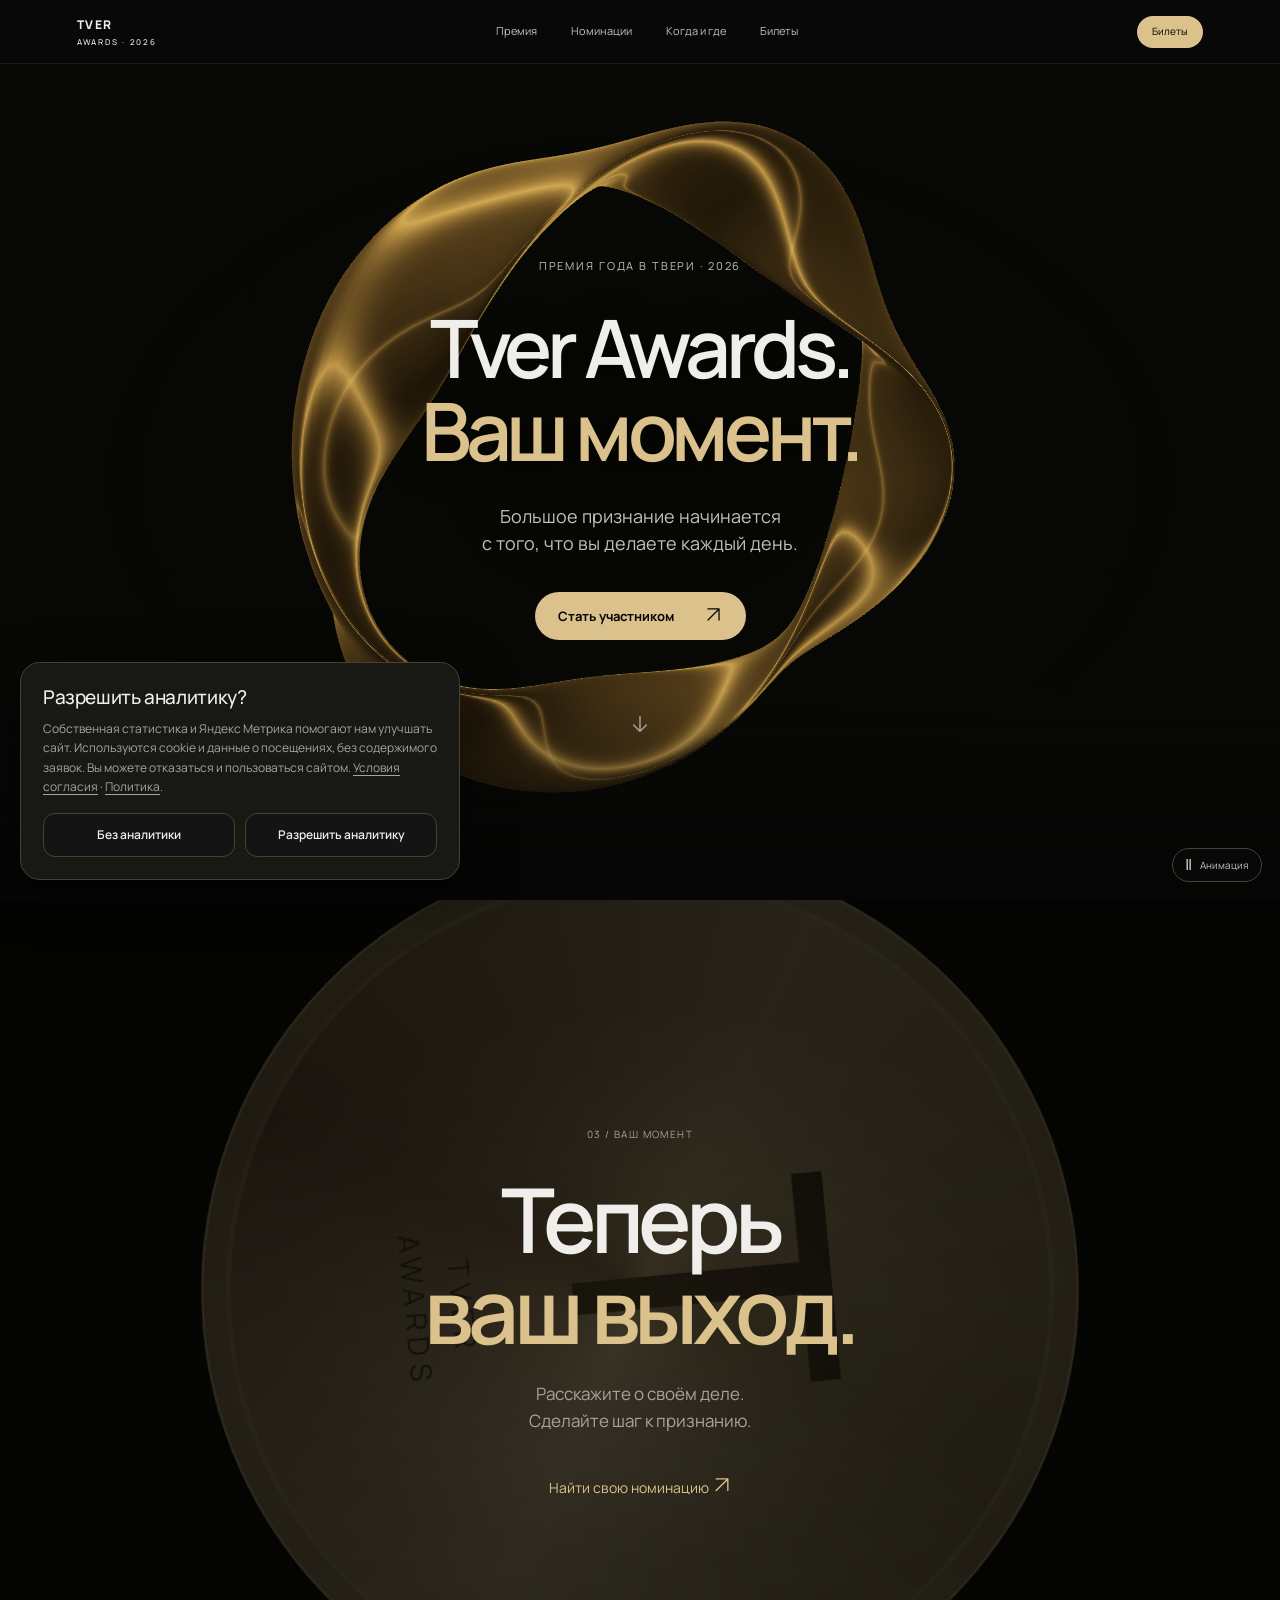
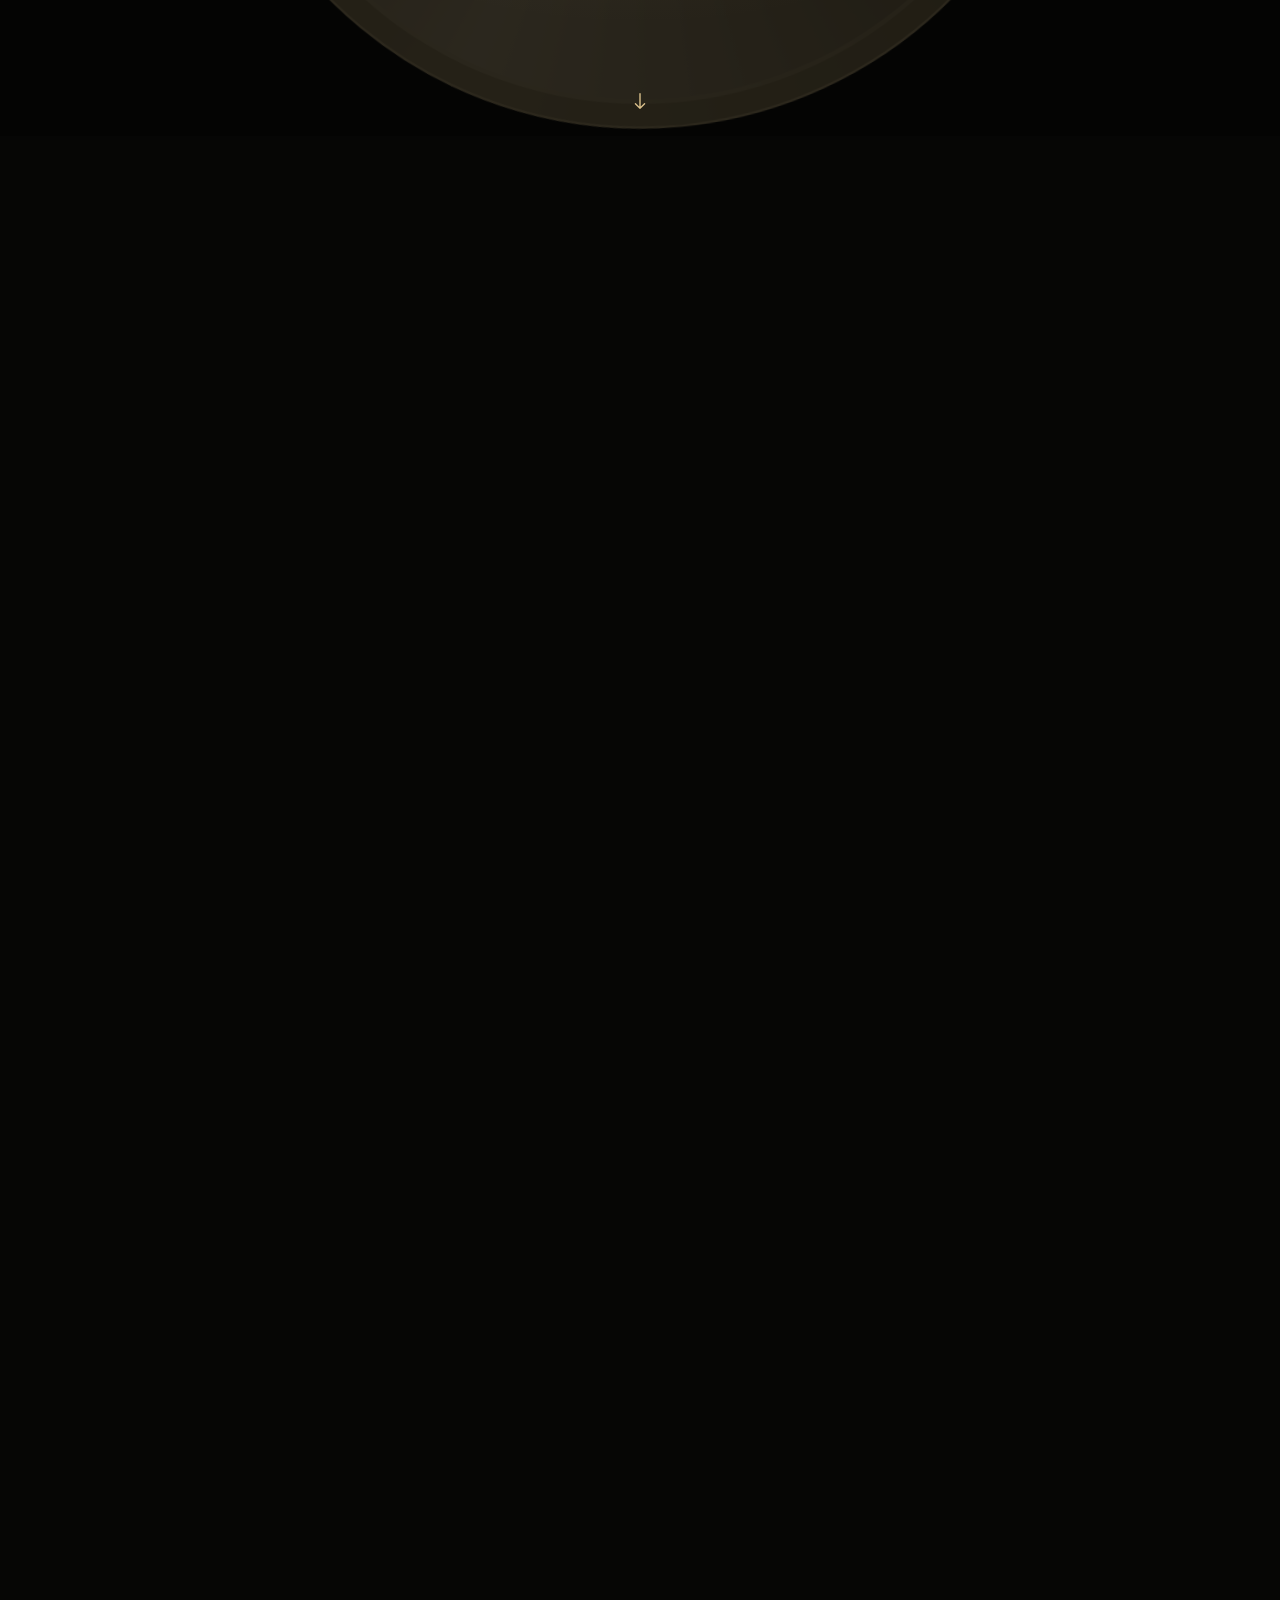
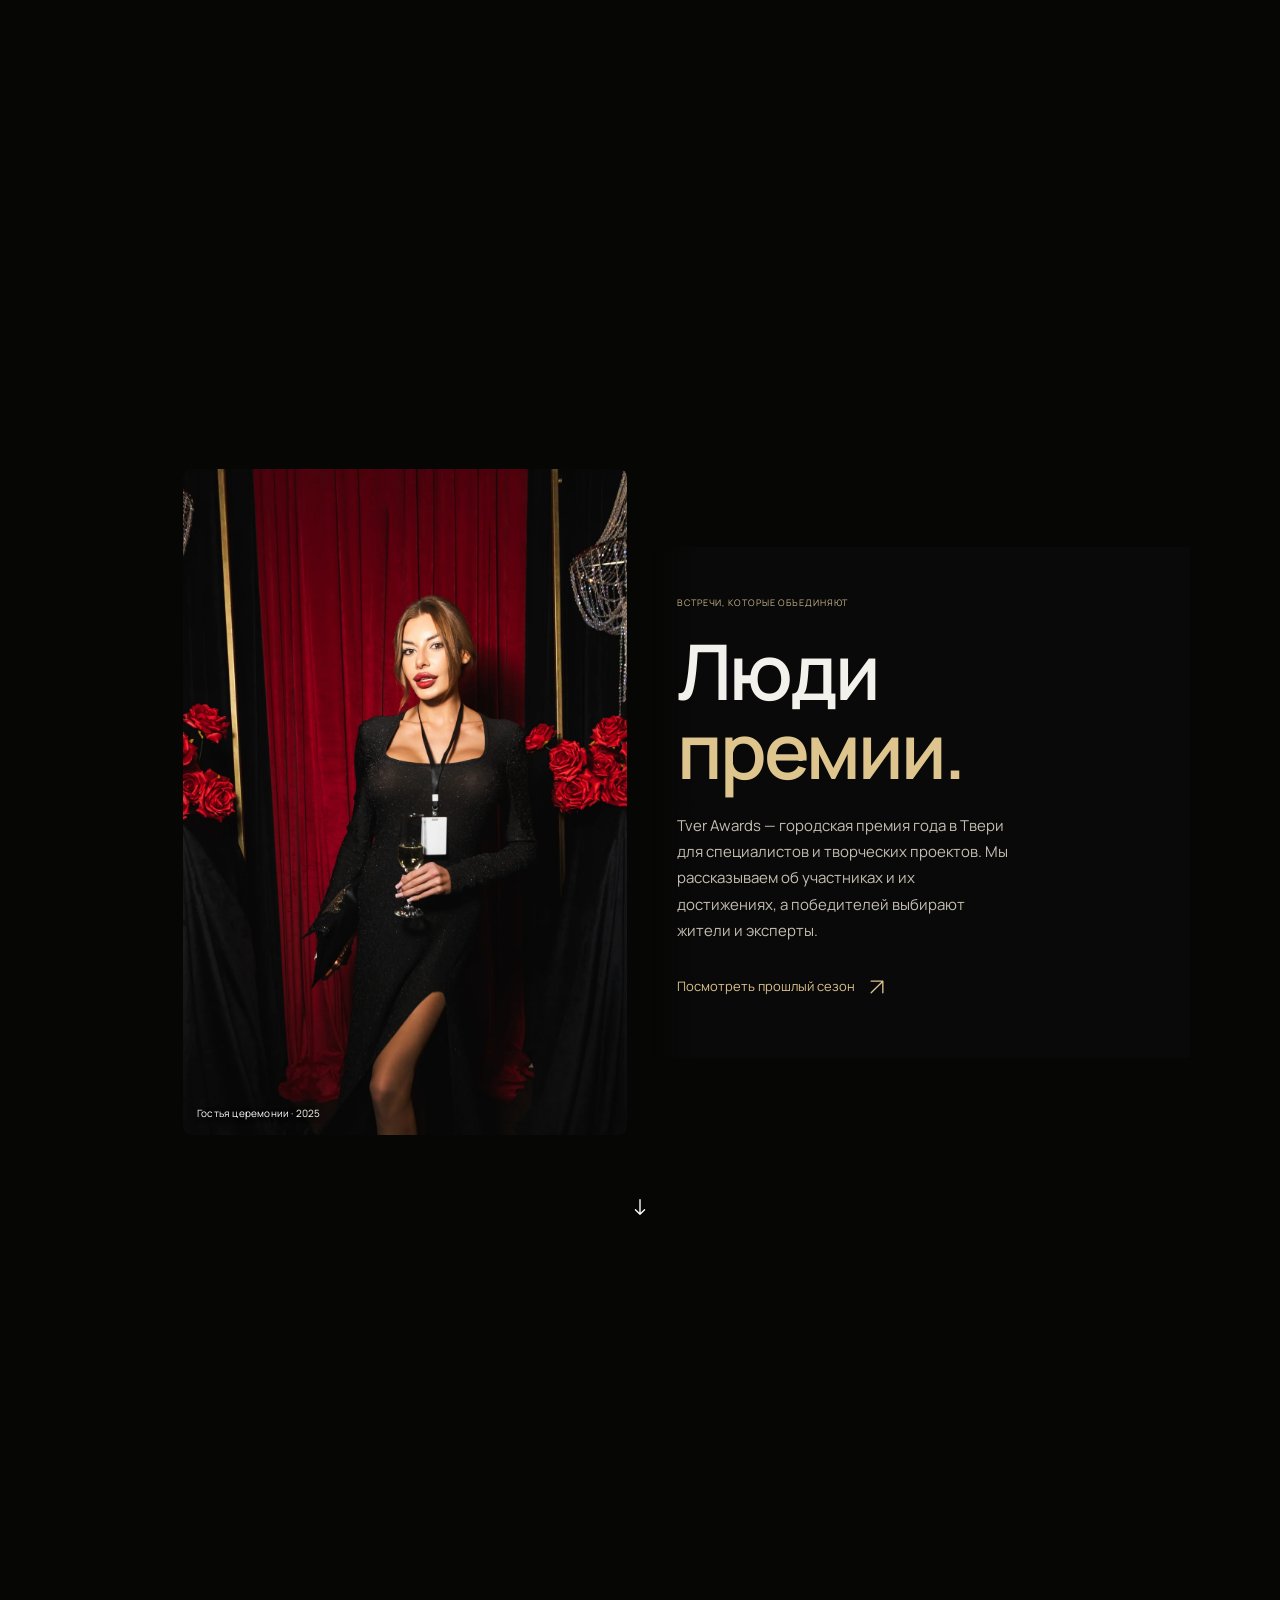
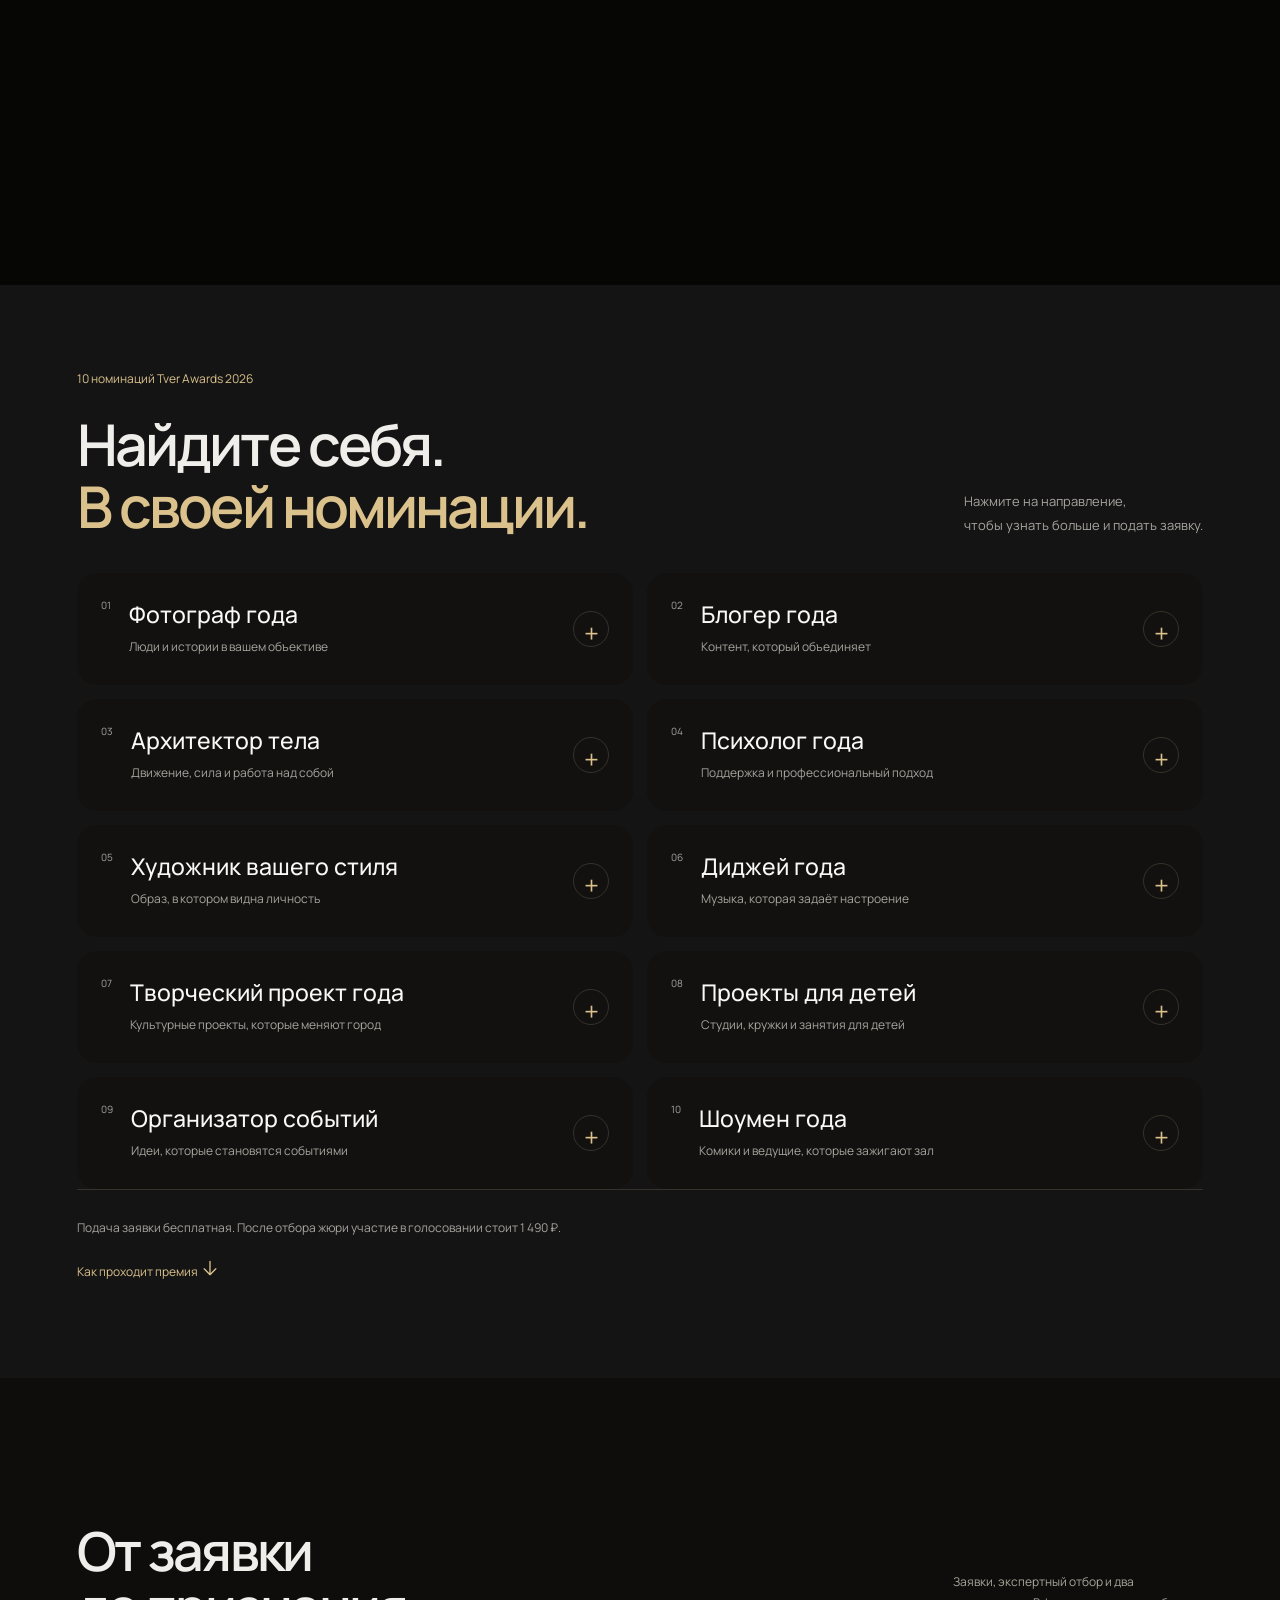
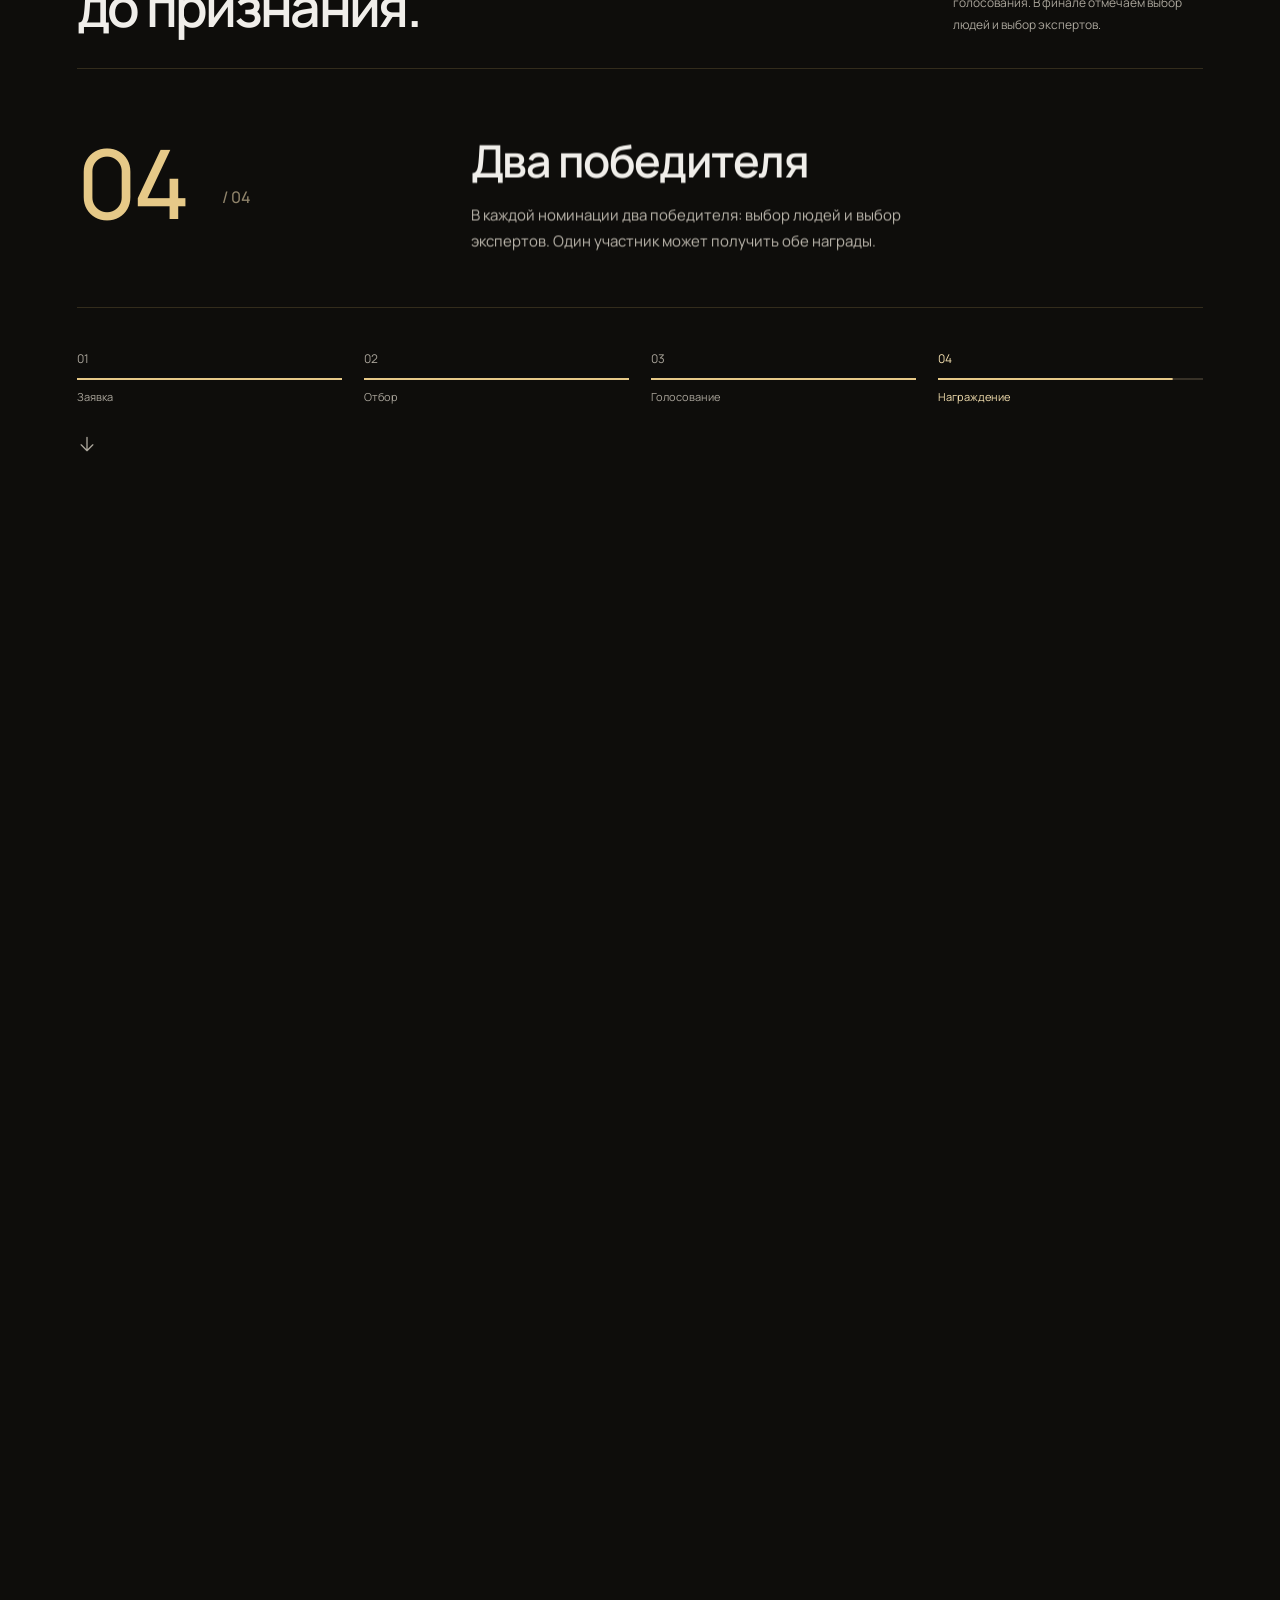
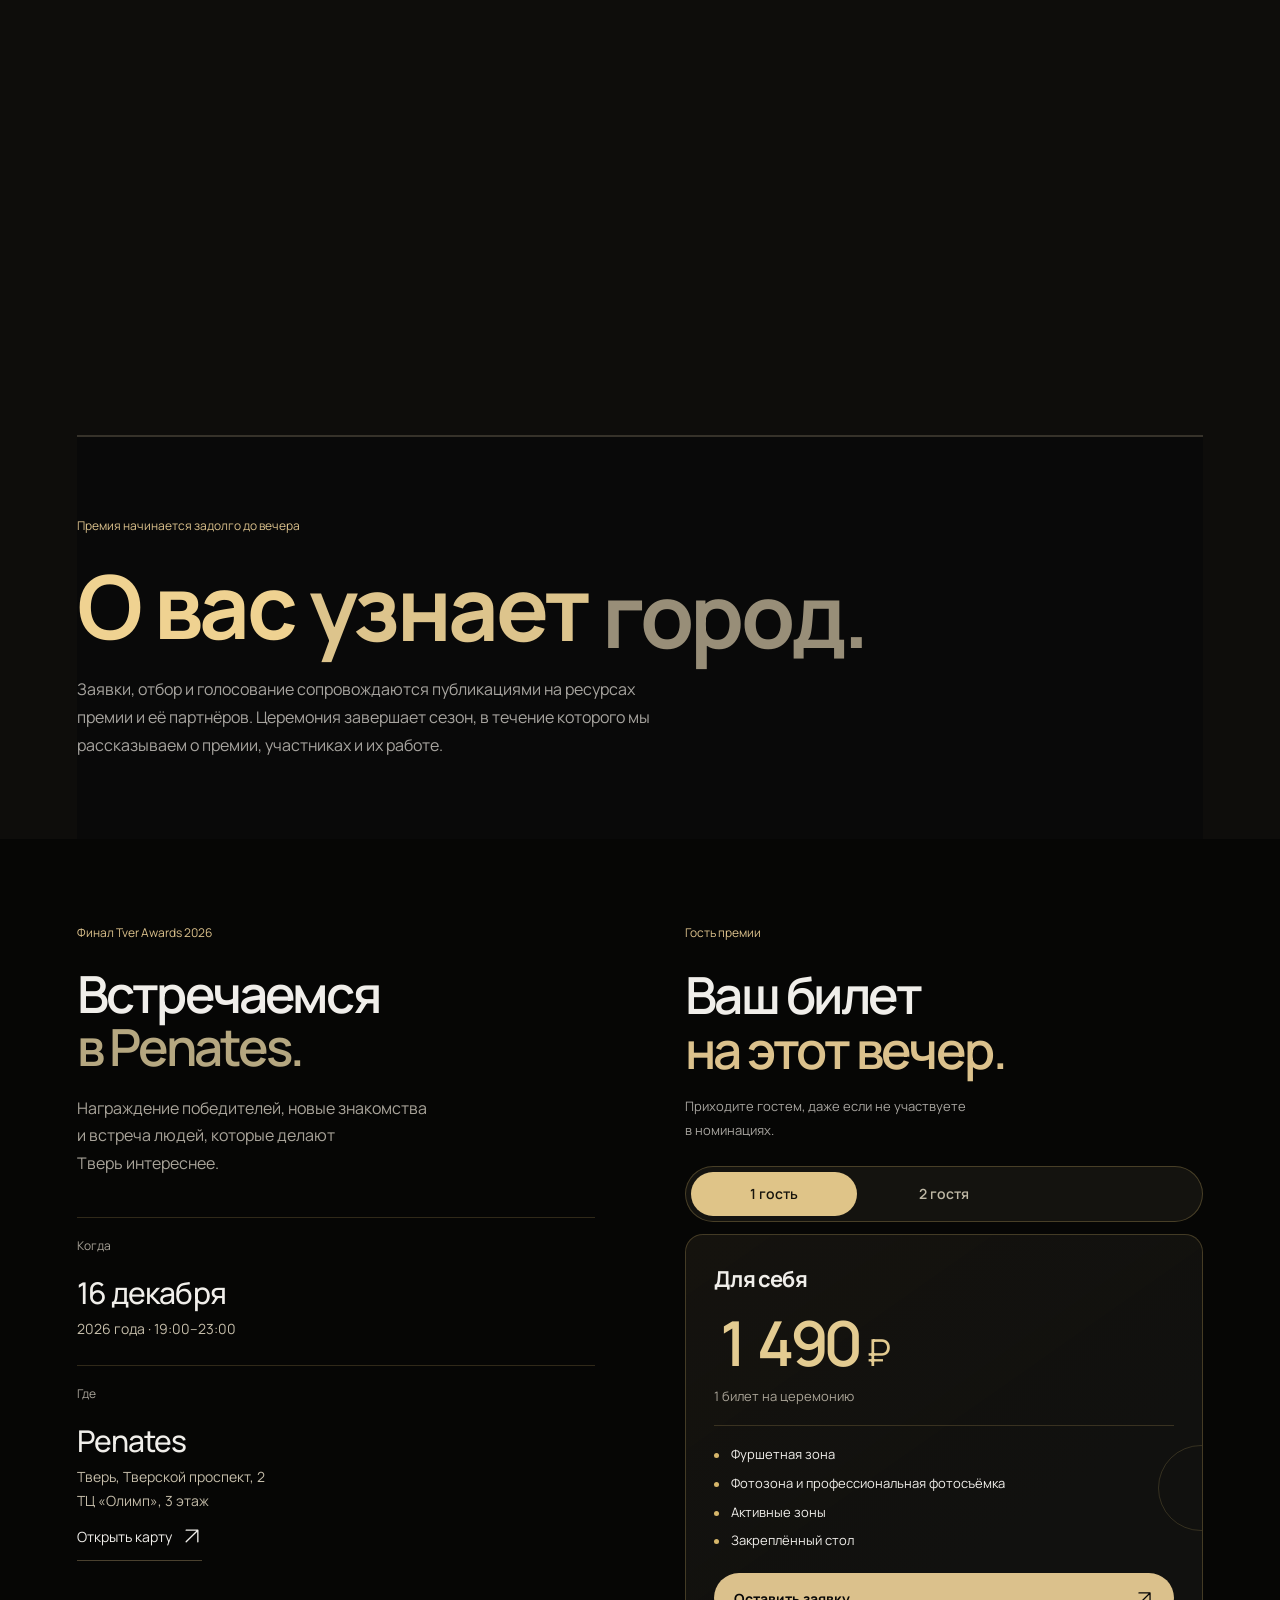
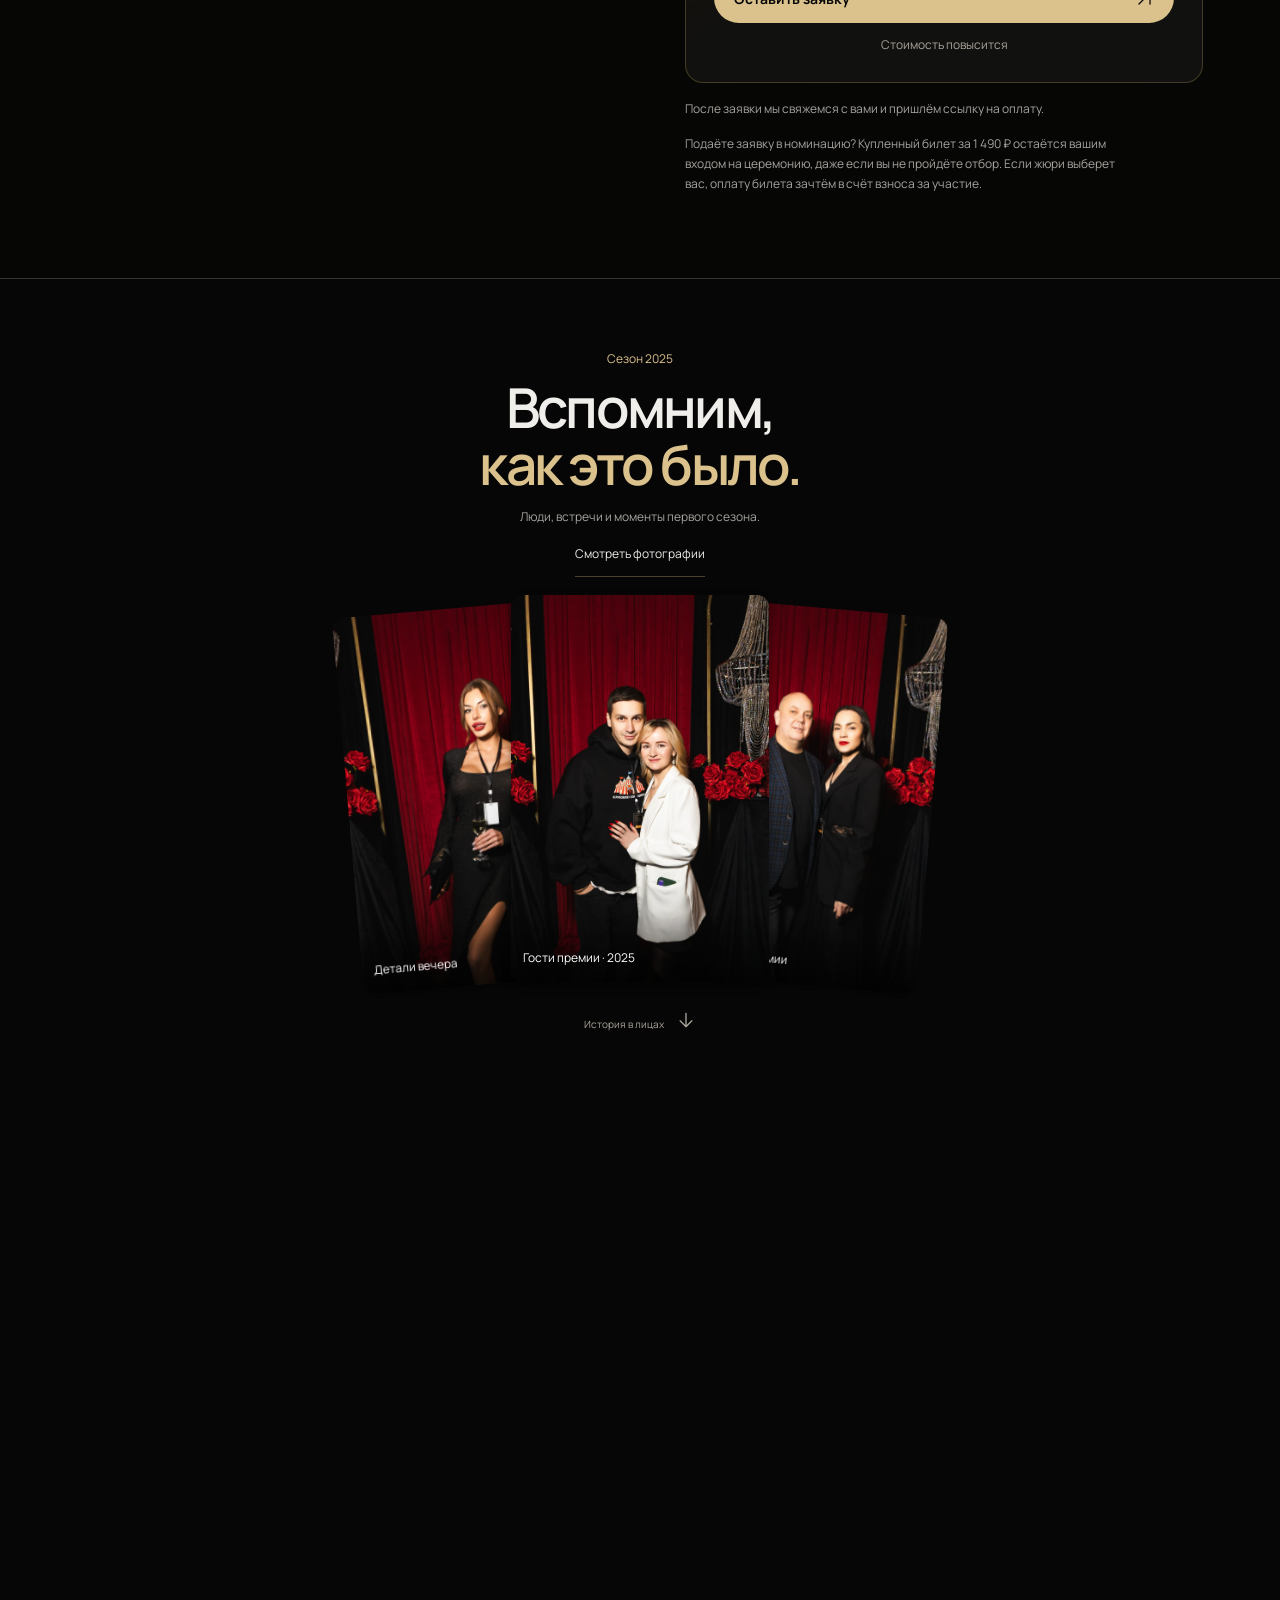
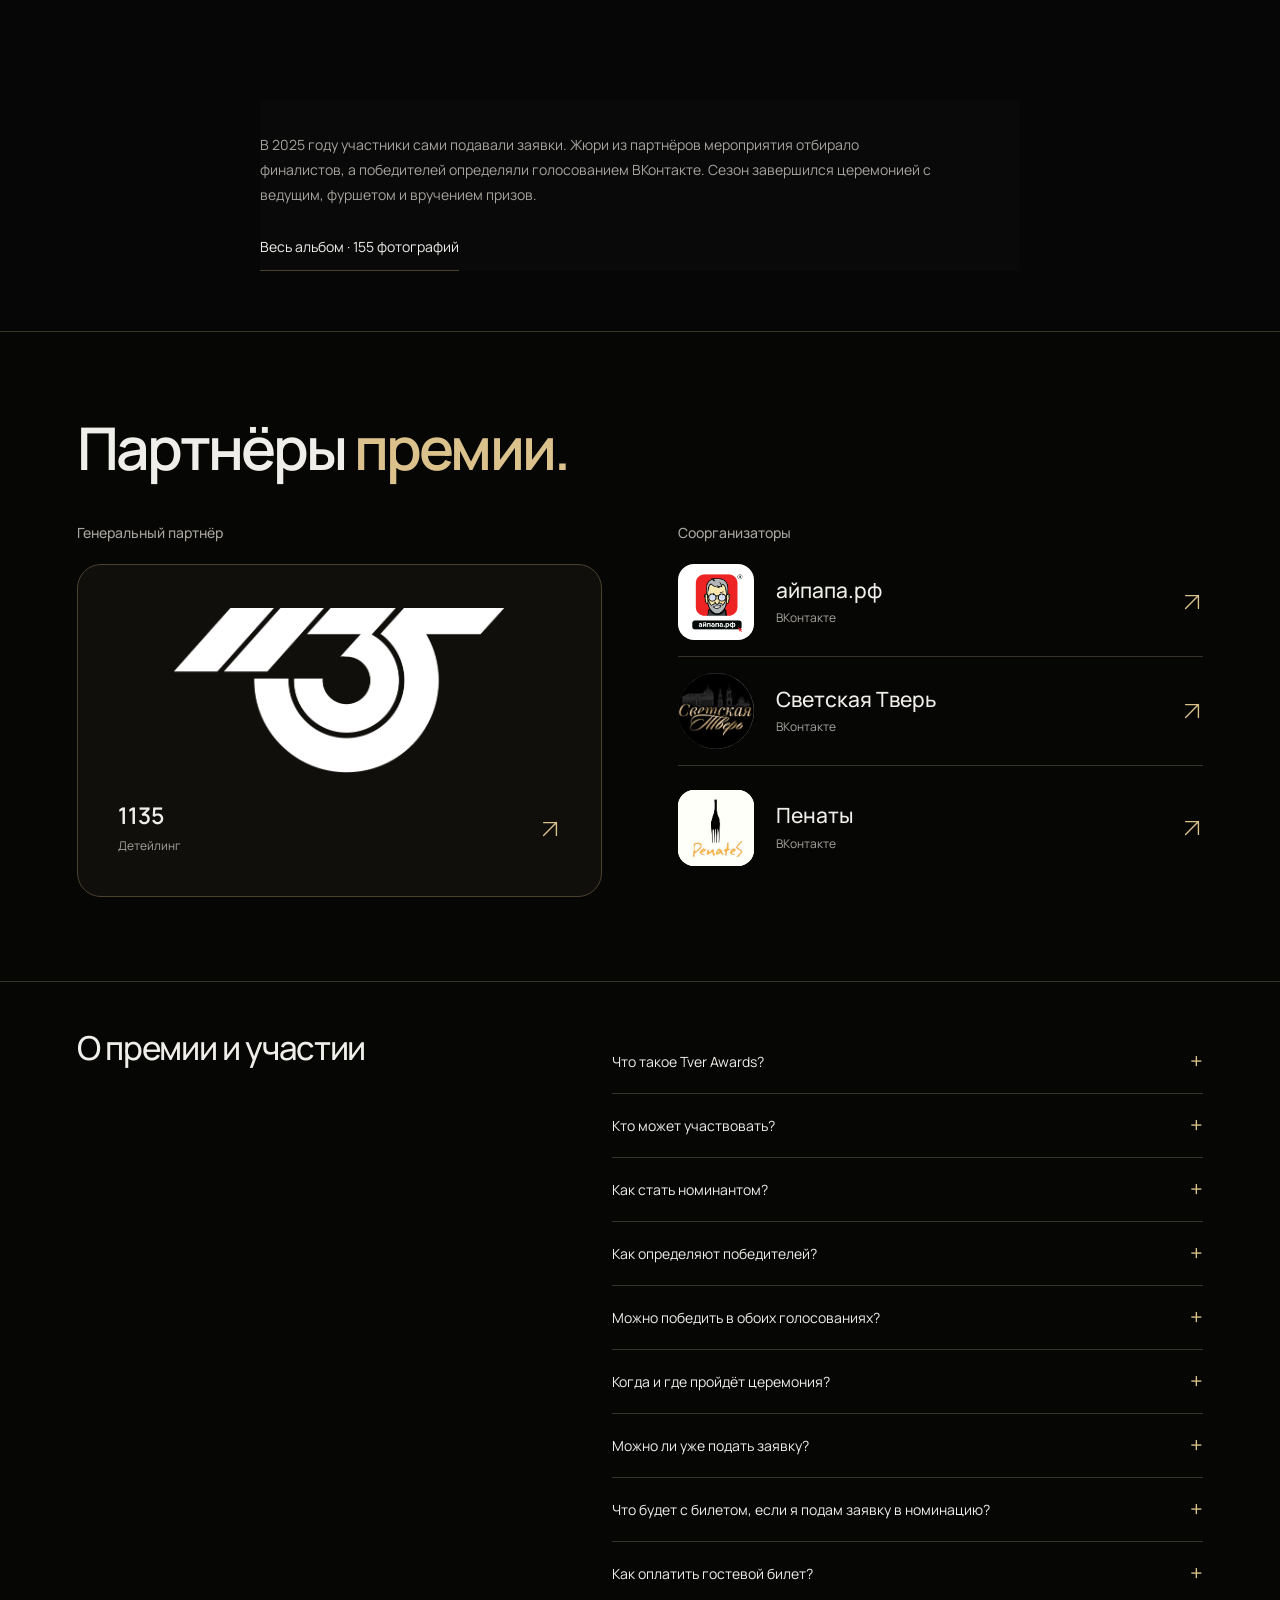
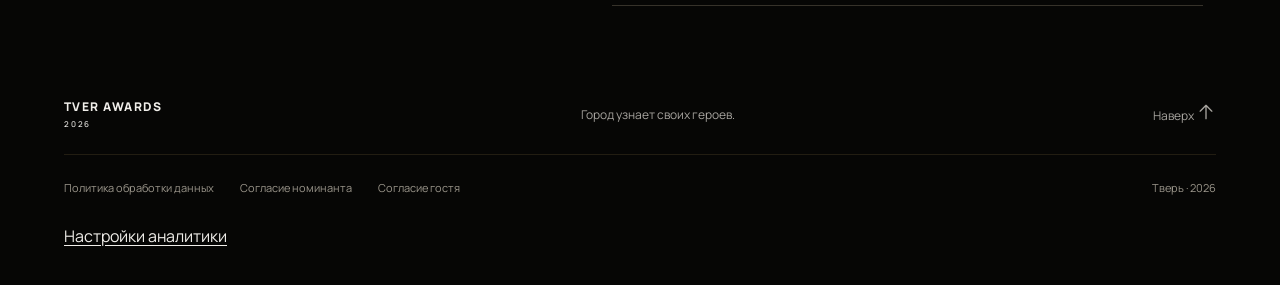
==== commit 95cbfd96: "Remove Doctor of the Year from public nominations" ====
--- a/variant-3/index.html
+++ b/variant-3/index.html
@@ -3,7 +3,7 @@
 <head>
 <meta charset="UTF-8"><meta name="viewport" content="width=device-width, initial-scale=1">
 <title>Премия года в Твери — Tver Awards 2026</title>
-<meta name="description" content="Tver Awards 2026 — городская премия года в Твери. 11 номинаций, выбор жителей и экспертов. Подайте заявку или приходите на церемонию 16 декабря в Penates.">
+<meta name="description" content="Tver Awards 2026 — городская премия года в Твери. 10 номинаций, выбор жителей и экспертов. Подайте заявку или приходите на церемонию 16 декабря в Penates.">
 <script>if(location.protocol==='http:'&&location.hostname==='tver-awards.ru')location.replace('https://tver-awards.ru'+location.pathname+location.search+location.hash);</script>
 <meta name="robots" content="index,follow,max-image-preview:large">
 <link rel="canonical" href="https://tver-awards.ru/">
@@ -12,7 +12,7 @@
 <meta property="og:site_name" content="Tver Awards">
 <meta property="og:url" content="https://tver-awards.ru/">
 <meta property="og:title" content="Премия года в Твери — Tver Awards 2026">
-<meta property="og:description" content="Tver Awards 2026 — городская премия года в Твери. 11 номинаций, выбор жителей и экспертов. Подайте заявку или приходите на церемонию 16 декабря в Penates.">
+<meta property="og:description" content="Tver Awards 2026 — городская премия года в Твери. 10 номинаций, выбор жителей и экспертов. Подайте заявку или приходите на церемонию 16 декабря в Penates.">
 <meta property="og:image" content="https://tver-awards.ru/photos/6E6A4676.webp">
 <meta property="og:image:width" content="1200">
 <meta property="og:image:height" content="1800">
@@ -20,8 +20,8 @@
 <meta name="twitter:card" content="summary_large_image">
 <meta name="theme-color" content="#090909">
 <link rel="icon" href="data:image/svg+xml,%3Csvg xmlns='http://www.w3.org/2000/svg' viewBox='0 0 64 64'%3E%3Crect width='64' height='64' rx='12' fill='%23090909'/%3E%3Cpath d='M12 48L32 10l20 38H40l-8-17-8 17Z' fill='%23d6b66a'/%3E%3C/svg%3E">
-<link rel="stylesheet" href="/variant-3/base.css?v=20261022launch1"><link rel="stylesheet" href="/variant-3/gallery.css?v=20261022launch1"><link rel="stylesheet" href="/variant-3/story.css?v=20261022launch1"><script src="/variant-3/app.js?v=20261110creative1" defer></script><script src="/variant-3/motion-engine.js?v=20261022launch1" defer></script><script src="/variant-3/story.js?v=20261022launch1" defer></script><link rel="stylesheet" href="/variant-3/continuity.css?v=20261022launch1"><script src="/variant-3/ring.js?v=20261022launch1" defer></script><script src="/variant-3/continuity.js?v=20261026partners1" defer></script><script src="/variant-3/icons.js?v=20261022launch1" defer></script><link rel="stylesheet" href="/variant-3/participation.css?v=20261022nominations1"><link rel="stylesheet" href="/variant-3/compact.css?v=20261022launch1"><script src="/variant-3/compact.js?v=20261026tickets1" defer></script><link rel="stylesheet" href="/variant-3/restored.css?v=20261022launch1"><link rel="stylesheet" href="/variant-3/motion.css?v=20261022launch1"><script src="/site-config.js?v=20261103forms1" defer></script><script src="/variant-3/form-validation.js?v=20261023nocheck" defer></script><script src="/variant-3/requests.js?v=20261103forms1" defer></script><link rel="stylesheet" href="/variant-3/memory-scene.css?v=20261022launch1"><link rel="stylesheet" href="/variant-3/cinematic.css?v=20261022launch1"><script src="/variant-3/cinematic.js?v=20261022launch1" defer></script><link rel="stylesheet" href="/variant-3/analytics-consent.css?v=20261027consent1"><script src="/variant-3/analytics-consent.js?v=20261103forms1" defer></script><link rel="stylesheet" href="/variant-3/partners.css?v=20261029penates1">
-<script type="application/ld+json">{"@context":"https://schema.org","@graph":[{"@type":"WebSite","@id":"https://tver-awards.ru/#website","url":"https://tver-awards.ru/","name":"Tver Awards","alternateName":"Тверь Эвордс","inLanguage":"ru-RU"},{"@type":"Event","@id":"https://tver-awards.ru/#event","name":"Tver Awards 2026 — церемония премии года в Твери","url":"https://tver-awards.ru/","description":"Церемония награждения победителей Tver Awards 2026. Одиннадцать номинаций для специалистов и творческих проектов Твери. В каждой номинации отмечаем выбор людей и выбор экспертов.","startDate":"2026-12-16T19:00:00+03:00","endDate":"2026-12-16T23:00:00+03:00","eventStatus":"https://schema.org/EventScheduled","eventAttendanceMode":"https://schema.org/OfflineEventAttendanceMode","image":["https://tver-awards.ru/photos/6E6A4676.webp","https://tver-awards.ru/photos/6E6A4711.webp"],"location":{"@type":"Place","name":"Penates (Пенаты)","address":{"@type":"PostalAddress","streetAddress":"Тверской проспект, 2, ТЦ «Олимп», 3 этаж","addressLocality":"Тверь","addressRegion":"Тверская область","addressCountry":"RU"}},"organizer":{"@type":"Organization","name":"ИП Лебедев Владислав Валерьевич","url":"https://tver-awards.ru/"}}]}</script>
+<link rel="stylesheet" href="/variant-3/base.css?v=20261022launch1"><link rel="stylesheet" href="/variant-3/gallery.css?v=20261022launch1"><link rel="stylesheet" href="/variant-3/story.css?v=20261022launch1"><script src="/variant-3/app.js?v=20261111nominations1" defer></script><script src="/variant-3/motion-engine.js?v=20261022launch1" defer></script><script src="/variant-3/story.js?v=20261022launch1" defer></script><link rel="stylesheet" href="/variant-3/continuity.css?v=20261022launch1"><script src="/variant-3/ring.js?v=20261022launch1" defer></script><script src="/variant-3/continuity.js?v=20261026partners1" defer></script><script src="/variant-3/icons.js?v=20261022launch1" defer></script><link rel="stylesheet" href="/variant-3/participation.css?v=20261022nominations1"><link rel="stylesheet" href="/variant-3/compact.css?v=20261022launch1"><script src="/variant-3/compact.js?v=20261026tickets1" defer></script><link rel="stylesheet" href="/variant-3/restored.css?v=20261022launch1"><link rel="stylesheet" href="/variant-3/motion.css?v=20261022launch1"><script src="/site-config.js?v=20261103forms1" defer></script><script src="/variant-3/form-validation.js?v=20261023nocheck" defer></script><script src="/variant-3/requests.js?v=20261103forms1" defer></script><link rel="stylesheet" href="/variant-3/memory-scene.css?v=20261022launch1"><link rel="stylesheet" href="/variant-3/cinematic.css?v=20261022launch1"><script src="/variant-3/cinematic.js?v=20261022launch1" defer></script><link rel="stylesheet" href="/variant-3/analytics-consent.css?v=20261027consent1"><script src="/variant-3/analytics-consent.js?v=20261103forms1" defer></script><link rel="stylesheet" href="/variant-3/partners.css?v=20261029penates1">
+<script type="application/ld+json">{"@context":"https://schema.org","@graph":[{"@type":"WebSite","@id":"https://tver-awards.ru/#website","url":"https://tver-awards.ru/","name":"Tver Awards","alternateName":"Тверь Эвордс","inLanguage":"ru-RU"},{"@type":"Event","@id":"https://tver-awards.ru/#event","name":"Tver Awards 2026 — церемония премии года в Твери","url":"https://tver-awards.ru/","description":"Церемония награждения победителей Tver Awards 2026. Десять номинаций для специалистов и творческих проектов Твери. В каждой номинации отмечаем выбор людей и выбор экспертов.","startDate":"2026-12-16T19:00:00+03:00","endDate":"2026-12-16T23:00:00+03:00","eventStatus":"https://schema.org/EventScheduled","eventAttendanceMode":"https://schema.org/OfflineEventAttendanceMode","image":["https://tver-awards.ru/photos/6E6A4676.webp","https://tver-awards.ru/photos/6E6A4711.webp"],"location":{"@type":"Place","name":"Penates (Пенаты)","address":{"@type":"PostalAddress","streetAddress":"Тверской проспект, 2, ТЦ «Олимп», 3 этаж","addressLocality":"Тверь","addressRegion":"Тверская область","addressCountry":"RU"}},"organizer":{"@type":"Organization","name":"ИП Лебедев Владислав Валерьевич","url":"https://tver-awards.ru/"}}]}</script>
 <meta name="google-site-verification" content="hQDJFz3rLdV8tsciXYeJGJTNX1Gy1mduPp4gABZJcs0" />
 </head>
 <body>
@@ -39,8 +39,8 @@
 <section class="memory-story" id="season-2025" aria-labelledby="people-title"><div class="memory-screen"><div class="memory-composition"><figure class="memory-portrait"><img src="/photos/6E6A4676.webp" alt="Гостья Tver Awards 2025 в чёрном вечернем платье у красного занавеса" width="1200" height="1800" loading="lazy"><figcaption>Гостья церемонии · 2025</figcaption></figure><div class="memory-copy"><span class="scene-label">ВСТРЕЧИ, КОТОРЫЕ ОБЪЕДИНЯЮТ</span><h2 id="people-title">Люди <span>премии.</span></h2><p>Tver Awards — городская премия года в Твери для специалистов и творческих проектов. Мы рассказываем об участниках и их достижениях, а победителей выбирают жители и эксперты.</p><a class="story-link" href="#history">Посмотреть прошлый сезон <svg class="arrow-icon" viewBox="0 0 24 24" aria-hidden="true"><path d="M5 19 19 5M5 5h14v14"/></svg></a></div></div><div class="vertical-scroll-hint"><svg viewBox="0 0 24 24" aria-hidden="true"><path d="M12 4v16m-5-5 5 5 5-5"/></svg></div></div></section>
 
  <section id="nominations" class="nominations section-shell">
-  <div class="section-heading"><div><span class="small-label">11 номинаций Tver Awards 2026</span><h2>Найдите себя.<br><span>В своей номинации.</span></h2></div><p>Нажмите на направление,<br>чтобы узнать больше и подать заявку.</p></div>
-  <div class="nomination-stage"><div class="nomination-list" id="nomination-list"><button type="button" class="nomination-item" data-nomination="photographer" aria-label="О номинации: Фотограф года" aria-haspopup="dialog" aria-controls="nominee-dialog"><span class="nom-mark">01</span><span class="nom-text"><strong>Фотограф года</strong><small>Люди и истории в вашем объективе</small></span><span class="nom-arrow" aria-hidden="true">+</span></button><button type="button" class="nomination-item" data-nomination="blogger" aria-label="О номинации: Блогер года" aria-haspopup="dialog" aria-controls="nominee-dialog"><span class="nom-mark">02</span><span class="nom-text"><strong>Блогер года</strong><small>Контент, который объединяет</small></span><span class="nom-arrow" aria-hidden="true">+</span></button><button type="button" class="nomination-item" data-nomination="body_architect" aria-label="О номинации: Архитектор тела" aria-haspopup="dialog" aria-controls="nominee-dialog"><span class="nom-mark">03</span><span class="nom-text"><strong>Архитектор тела</strong><small>Движение, сила и работа над собой</small></span><span class="nom-arrow" aria-hidden="true">+</span></button><button type="button" class="nomination-item" data-nomination="psychologist" aria-label="О номинации: Психолог года" aria-haspopup="dialog" aria-controls="nominee-dialog"><span class="nom-mark">04</span><span class="nom-text"><strong>Психолог года</strong><small>Поддержка и профессиональный подход</small></span><span class="nom-arrow" aria-hidden="true">+</span></button><button type="button" class="nomination-item" data-nomination="style_artist" aria-label="О номинации: Художник вашего стиля" aria-haspopup="dialog" aria-controls="nominee-dialog"><span class="nom-mark">05</span><span class="nom-text"><strong>Художник вашего стиля</strong><small>Образ, в котором видна личность</small></span><span class="nom-arrow" aria-hidden="true">+</span></button><button type="button" class="nomination-item" data-nomination="dj" aria-label="О номинации: Диджей года" aria-haspopup="dialog" aria-controls="nominee-dialog"><span class="nom-mark">06</span><span class="nom-text"><strong>Диджей года</strong><small>Музыка, которая задаёт настроение</small></span><span class="nom-arrow" aria-hidden="true">+</span></button><button type="button" class="nomination-item" data-nomination="creative_project" aria-label="О номинации: Творческий проект года" aria-haspopup="dialog" aria-controls="nominee-dialog"><span class="nom-mark">07</span><span class="nom-text"><strong>Творческий проект года</strong><small>Культурные проекты, которые меняют город</small></span><span class="nom-arrow" aria-hidden="true">+</span></button><button type="button" class="nomination-item" data-nomination="children_projects" aria-label="О номинации: Проекты для детей" aria-haspopup="dialog" aria-controls="nominee-dialog"><span class="nom-mark">08</span><span class="nom-text"><strong>Проекты для детей</strong><small>Студии, кружки и занятия для детей</small></span><span class="nom-arrow" aria-hidden="true">+</span></button><button type="button" class="nomination-item" data-nomination="doctor" aria-label="О номинации: Врач года" aria-haspopup="dialog" aria-controls="nominee-dialog"><span class="nom-mark">09</span><span class="nom-text"><strong>Врач года</strong><small>Знания, забота и доверие</small></span><span class="nom-arrow" aria-hidden="true">+</span></button><button type="button" class="nomination-item" data-nomination="event_organizer" aria-label="О номинации: Организатор событий" aria-haspopup="dialog" aria-controls="nominee-dialog"><span class="nom-mark">10</span><span class="nom-text"><strong>Организатор событий</strong><small>Идеи, которые становятся событиями</small></span><span class="nom-arrow" aria-hidden="true">+</span></button><button type="button" class="nomination-item" data-nomination="comedian" aria-label="О номинации: Шоумен года" aria-haspopup="dialog" aria-controls="nominee-dialog"><span class="nom-mark">11</span><span class="nom-text"><strong>Шоумен года</strong><small>Комики и ведущие, которые зажигают зал</small></span><span class="nom-arrow" aria-hidden="true">+</span></button></div><div class="nomination-visual" aria-hidden="true"><span class="visual-top">В ЦЕНТРЕ ВНИМАНИЯ</span><div class="nomination-constellation"><span>✦</span><i></i><i></i><i></i></div><span class="visual-name">Ваше дело.<br>Ваше признание.</span><span class="visual-bottom">TVER AWARDS / 2026</span></div></div>
+  <div class="section-heading"><div><span class="small-label">10 номинаций Tver Awards 2026</span><h2>Найдите себя.<br><span>В своей номинации.</span></h2></div><p>Нажмите на направление,<br>чтобы узнать больше и подать заявку.</p></div>
+  <div class="nomination-stage"><div class="nomination-list" id="nomination-list"><button type="button" class="nomination-item" data-nomination="photographer" aria-label="О номинации: Фотограф года" aria-haspopup="dialog" aria-controls="nominee-dialog"><span class="nom-mark">01</span><span class="nom-text"><strong>Фотограф года</strong><small>Люди и истории в вашем объективе</small></span><span class="nom-arrow" aria-hidden="true">+</span></button><button type="button" class="nomination-item" data-nomination="blogger" aria-label="О номинации: Блогер года" aria-haspopup="dialog" aria-controls="nominee-dialog"><span class="nom-mark">02</span><span class="nom-text"><strong>Блогер года</strong><small>Контент, который объединяет</small></span><span class="nom-arrow" aria-hidden="true">+</span></button><button type="button" class="nomination-item" data-nomination="body_architect" aria-label="О номинации: Архитектор тела" aria-haspopup="dialog" aria-controls="nominee-dialog"><span class="nom-mark">03</span><span class="nom-text"><strong>Архитектор тела</strong><small>Движение, сила и работа над собой</small></span><span class="nom-arrow" aria-hidden="true">+</span></button><button type="button" class="nomination-item" data-nomination="psychologist" aria-label="О номинации: Психолог года" aria-haspopup="dialog" aria-controls="nominee-dialog"><span class="nom-mark">04</span><span class="nom-text"><strong>Психолог года</strong><small>Поддержка и профессиональный подход</small></span><span class="nom-arrow" aria-hidden="true">+</span></button><button type="button" class="nomination-item" data-nomination="style_artist" aria-label="О номинации: Художник вашего стиля" aria-haspopup="dialog" aria-controls="nominee-dialog"><span class="nom-mark">05</span><span class="nom-text"><strong>Художник вашего стиля</strong><small>Образ, в котором видна личность</small></span><span class="nom-arrow" aria-hidden="true">+</span></button><button type="button" class="nomination-item" data-nomination="dj" aria-label="О номинации: Диджей года" aria-haspopup="dialog" aria-controls="nominee-dialog"><span class="nom-mark">06</span><span class="nom-text"><strong>Диджей года</strong><small>Музыка, которая задаёт настроение</small></span><span class="nom-arrow" aria-hidden="true">+</span></button><button type="button" class="nomination-item" data-nomination="creative_project" aria-label="О номинации: Творческий проект года" aria-haspopup="dialog" aria-controls="nominee-dialog"><span class="nom-mark">07</span><span class="nom-text"><strong>Творческий проект года</strong><small>Культурные проекты, которые меняют город</small></span><span class="nom-arrow" aria-hidden="true">+</span></button><button type="button" class="nomination-item" data-nomination="children_projects" aria-label="О номинации: Проекты для детей" aria-haspopup="dialog" aria-controls="nominee-dialog"><span class="nom-mark">08</span><span class="nom-text"><strong>Проекты для детей</strong><small>Студии, кружки и занятия для детей</small></span><span class="nom-arrow" aria-hidden="true">+</span></button><button type="button" class="nomination-item" data-nomination="event_organizer" aria-label="О номинации: Организатор событий" aria-haspopup="dialog" aria-controls="nominee-dialog"><span class="nom-mark">09</span><span class="nom-text"><strong>Организатор событий</strong><small>Идеи, которые становятся событиями</small></span><span class="nom-arrow" aria-hidden="true">+</span></button><button type="button" class="nomination-item" data-nomination="comedian" aria-label="О номинации: Шоумен года" aria-haspopup="dialog" aria-controls="nominee-dialog"><span class="nom-mark">10</span><span class="nom-text"><strong>Шоумен года</strong><small>Комики и ведущие, которые зажигают зал</small></span><span class="nom-arrow" aria-hidden="true">+</span></button></div><div class="nomination-visual" aria-hidden="true"><span class="visual-top">В ЦЕНТРЕ ВНИМАНИЯ</span><div class="nomination-constellation"><span>✦</span><i></i><i></i><i></i></div><span class="visual-name">Ваше дело.<br>Ваше признание.</span><span class="visual-bottom">TVER AWARDS / 2026</span></div></div>
   <p class="section-footnote">Подача заявки бесплатная. После отбора жюри участие в голосовании стоит 1 490 ₽. <a class="story-link" href="#process">Как проходит премия ↓</a></p>
  </section>
 
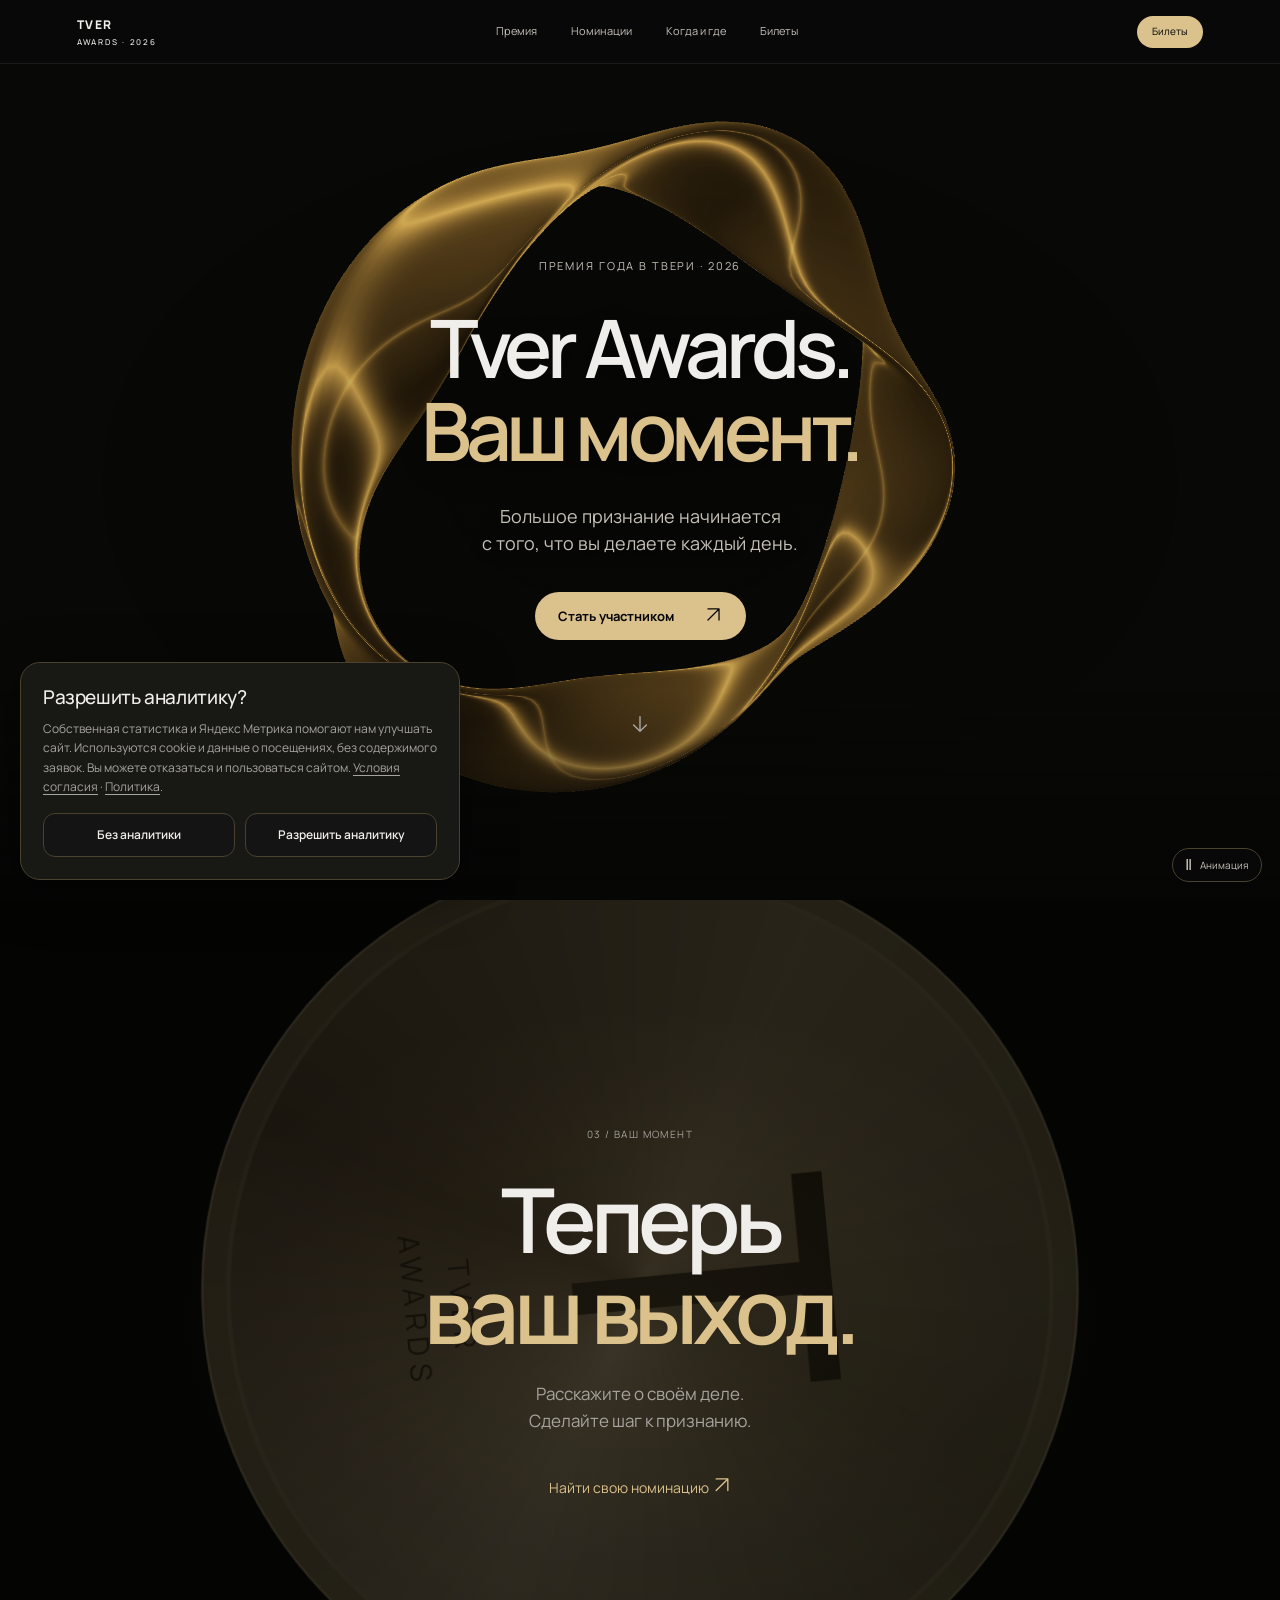
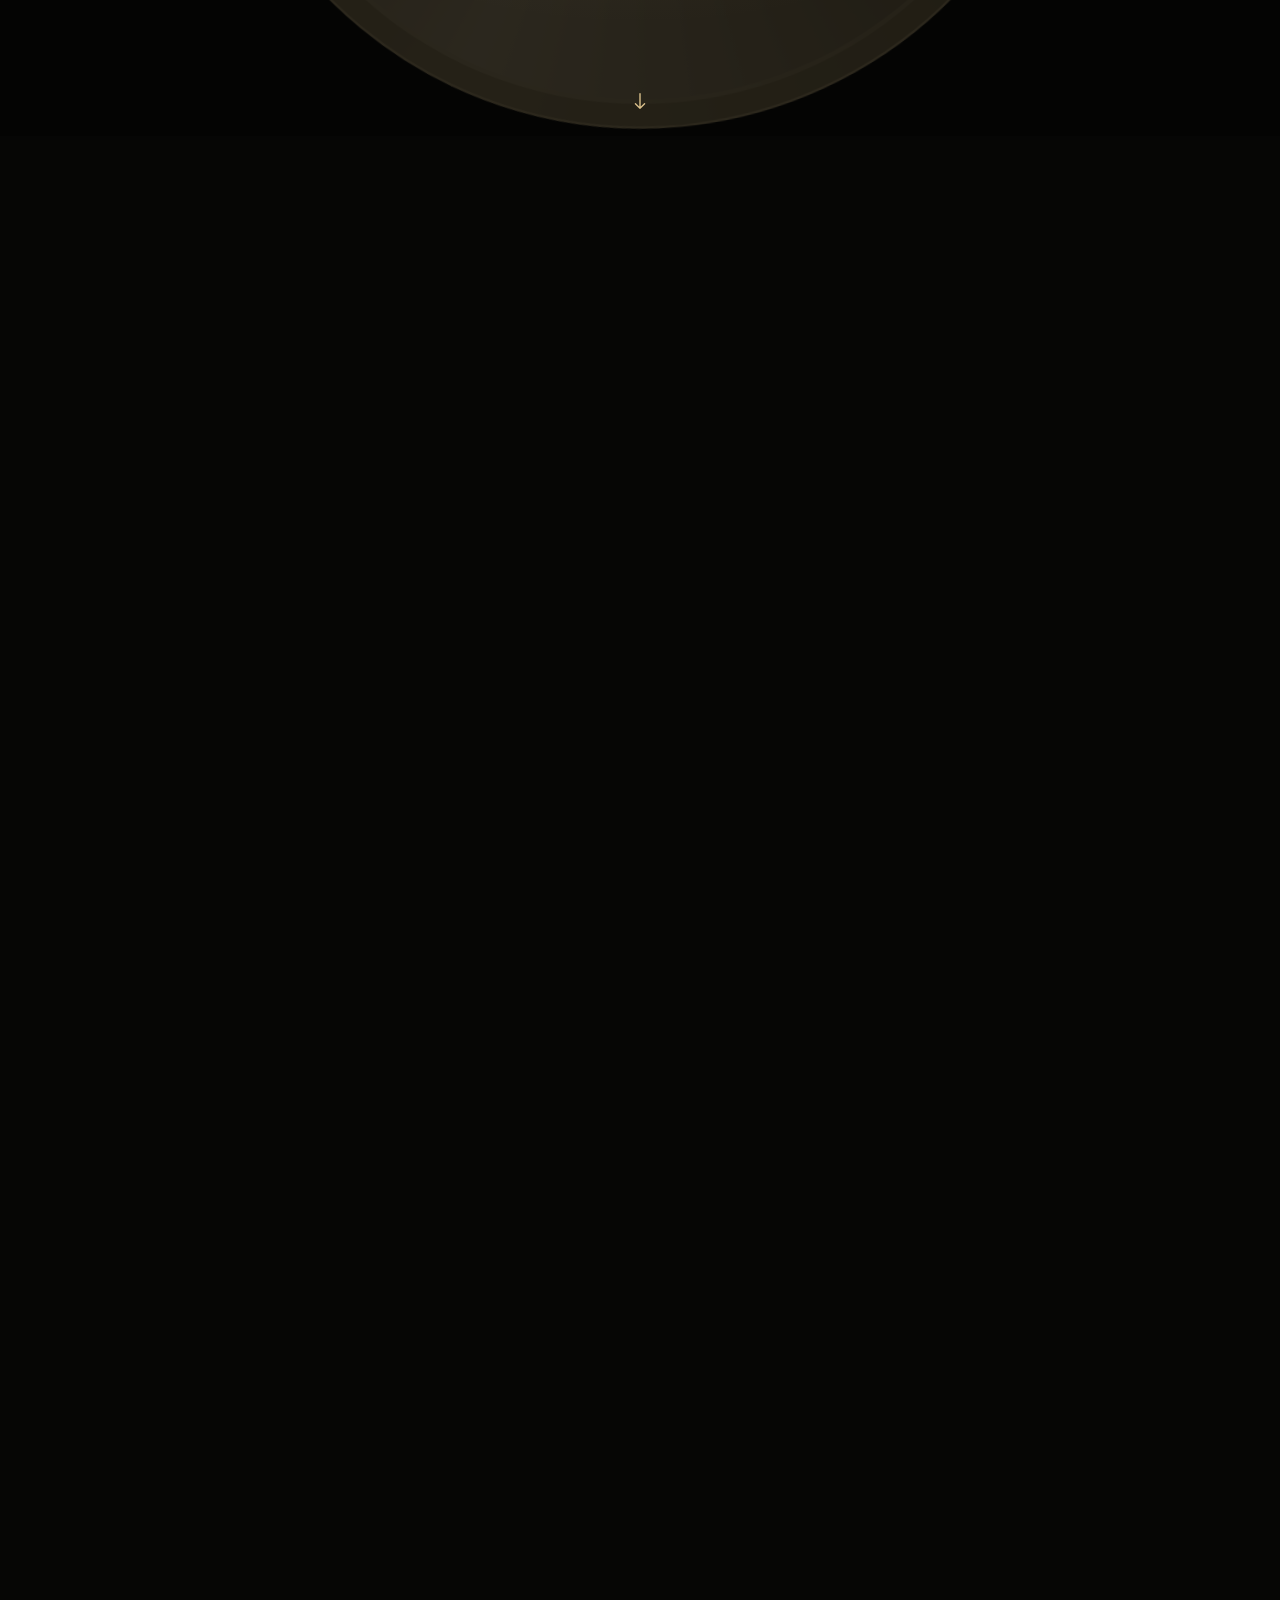
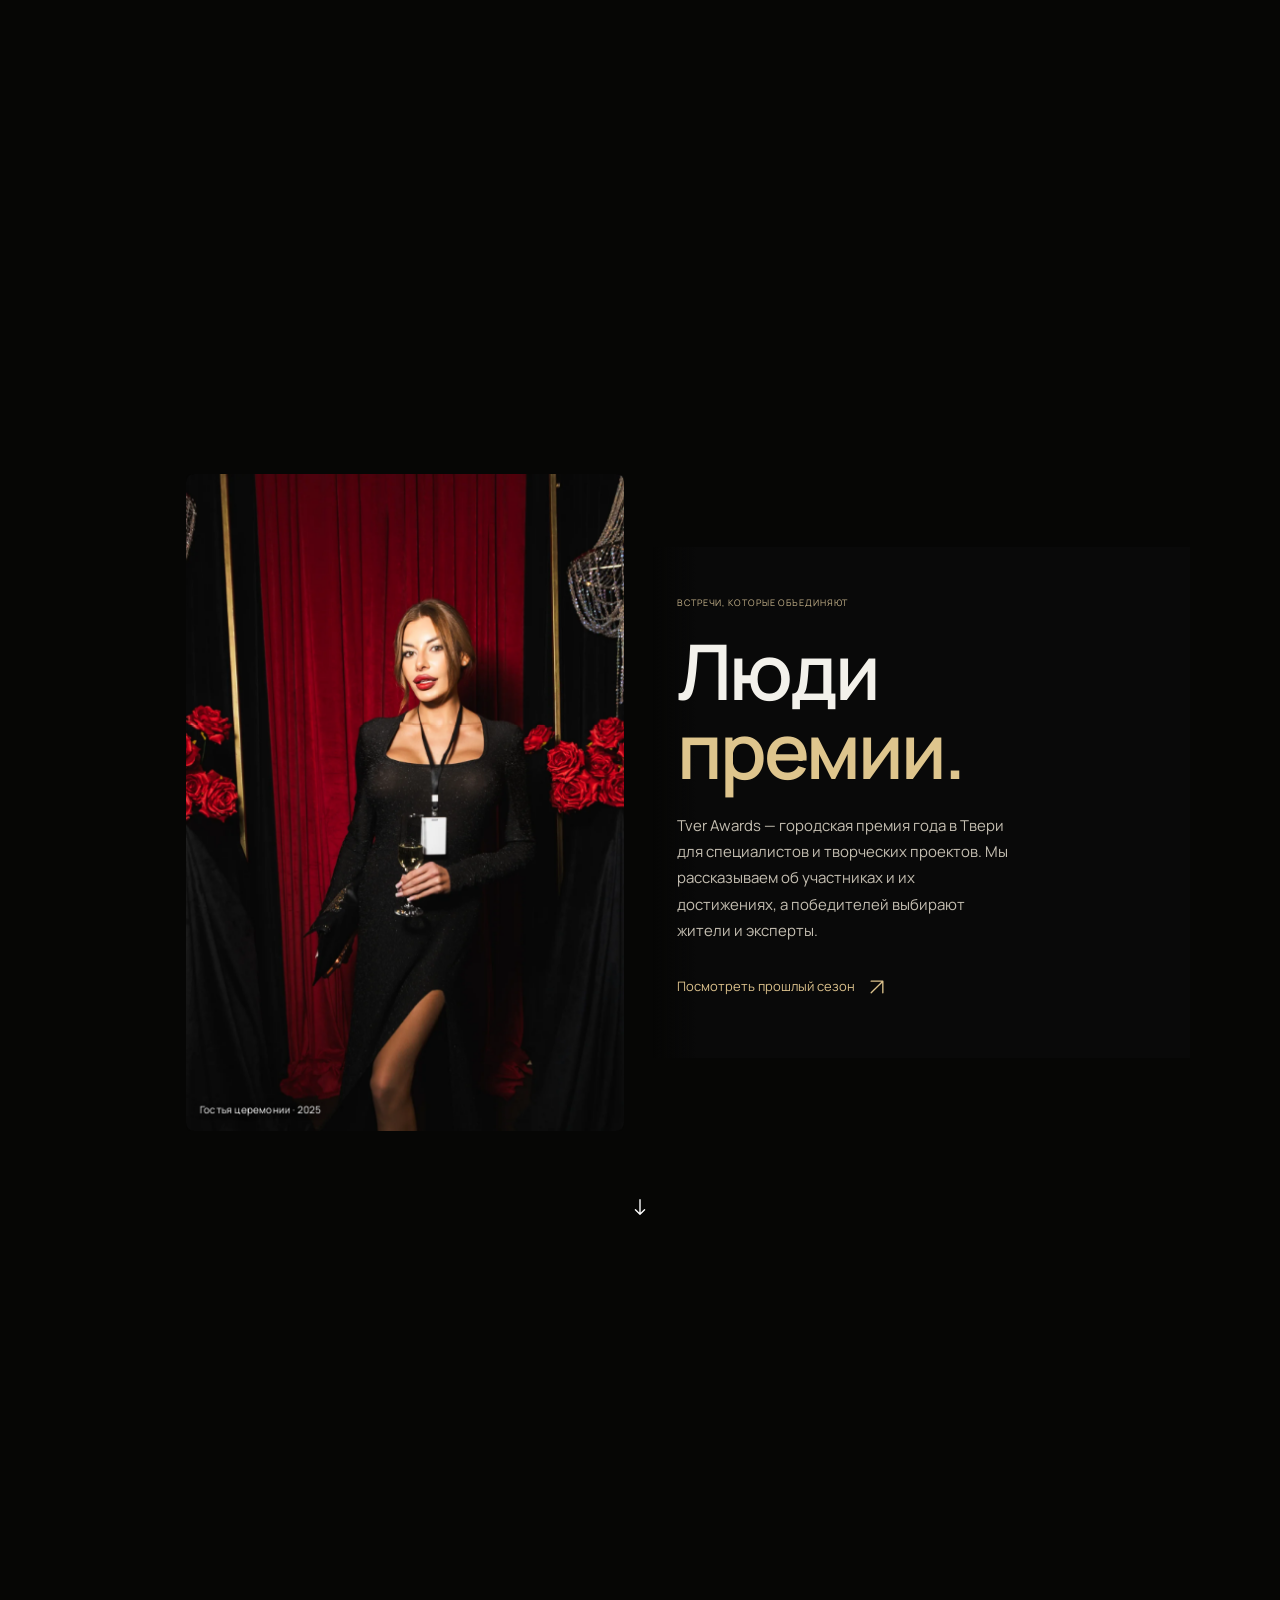
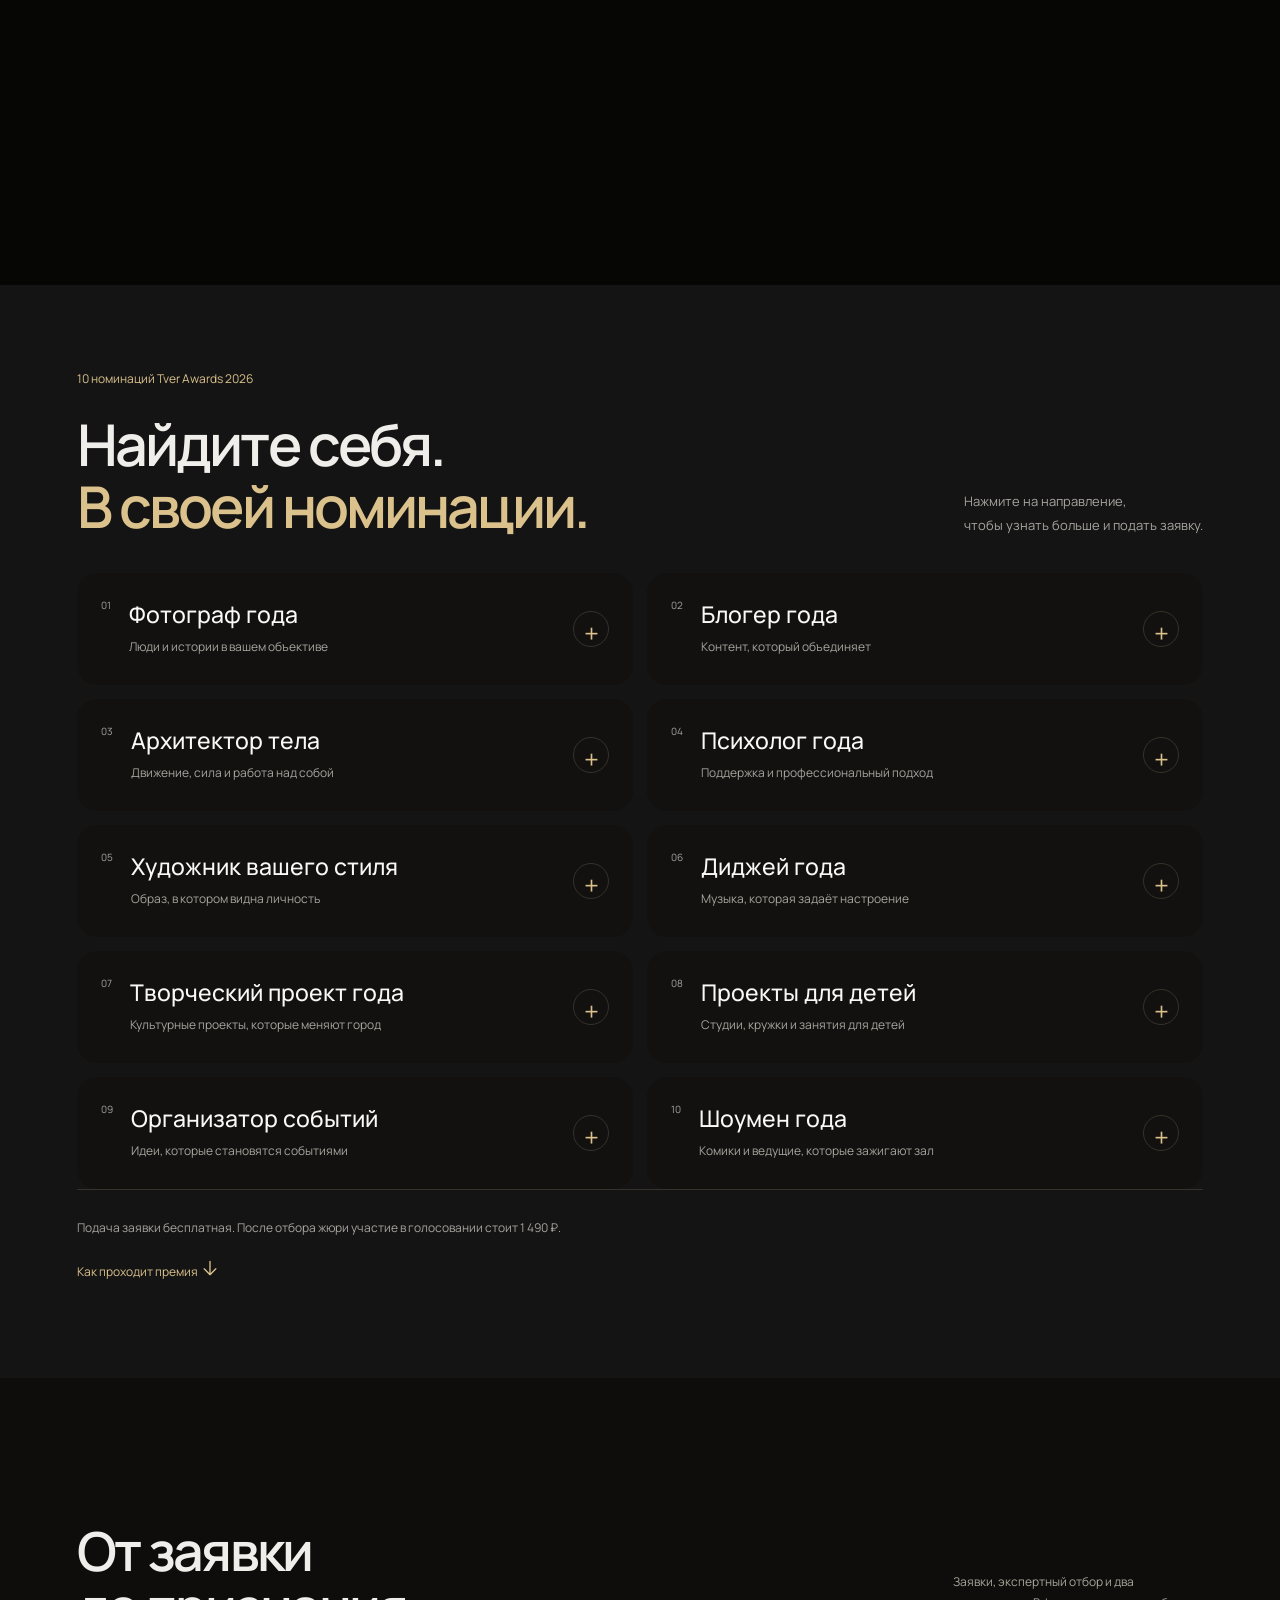
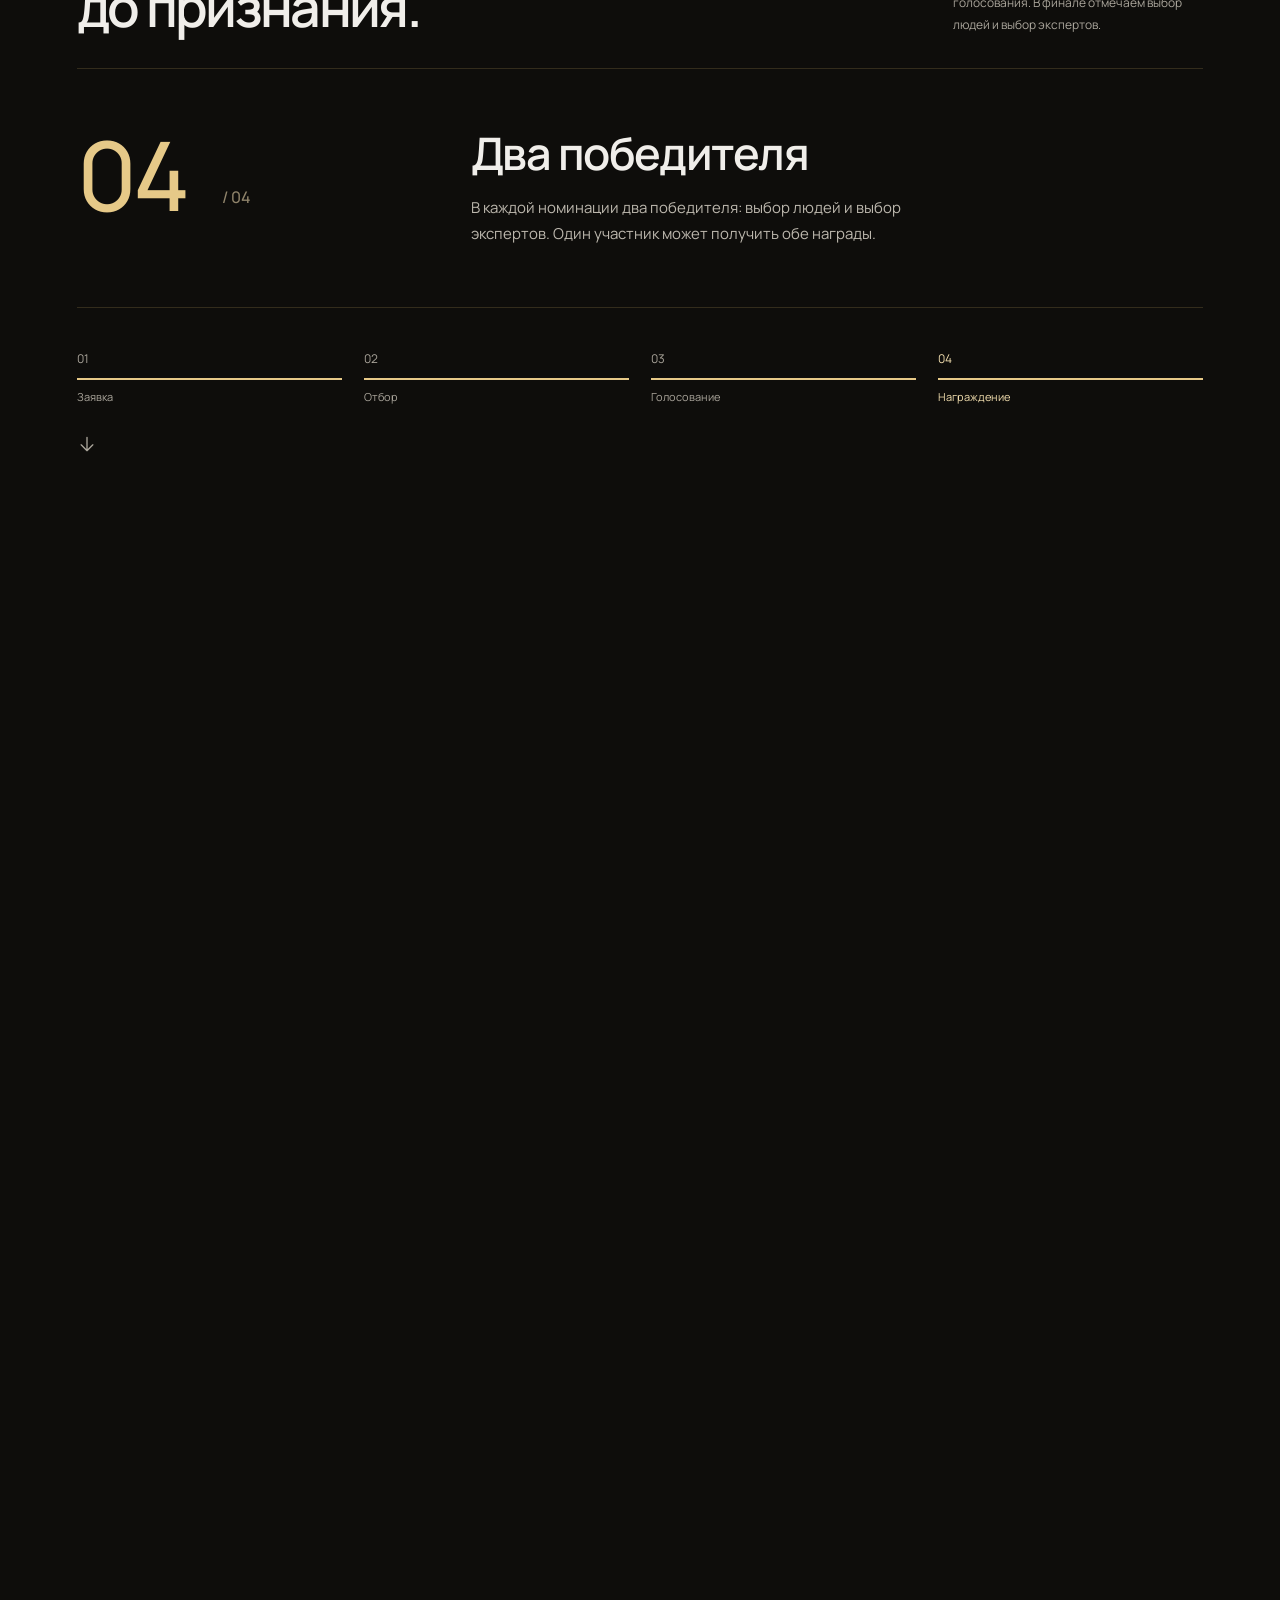
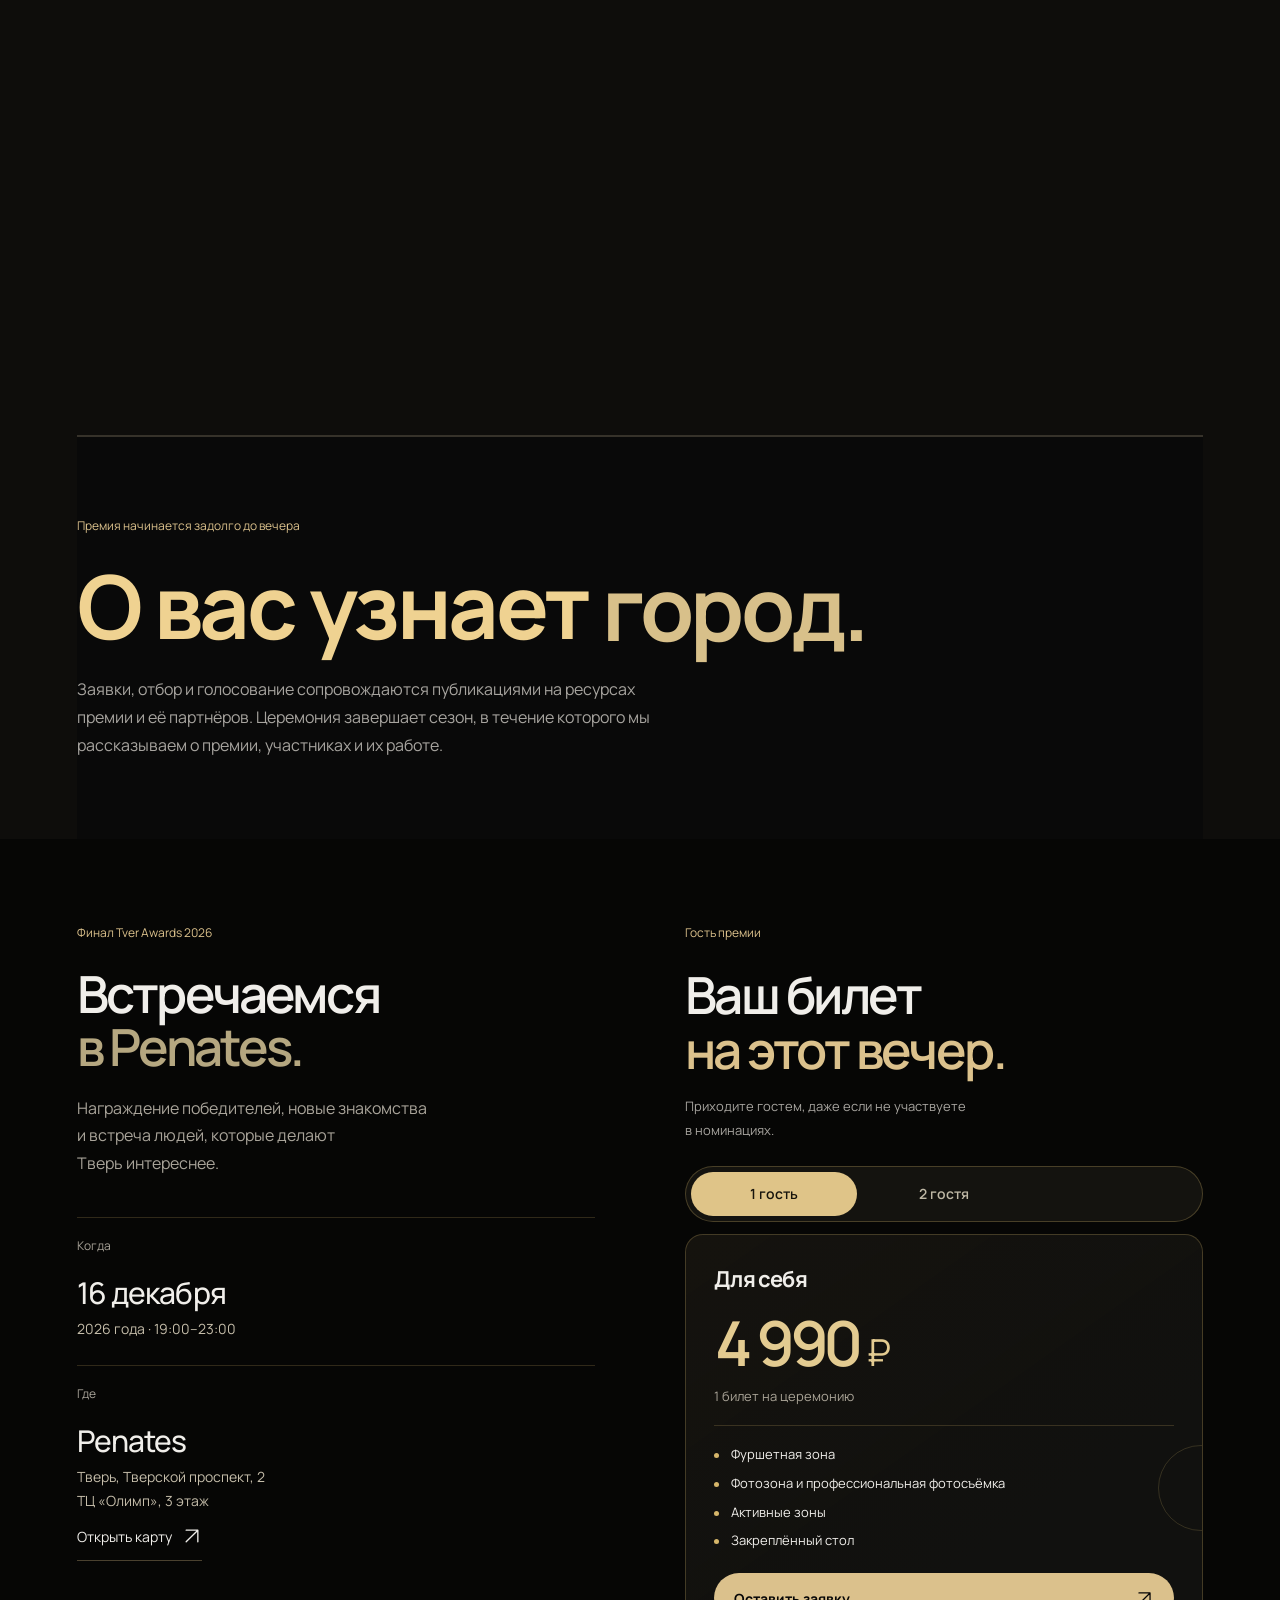
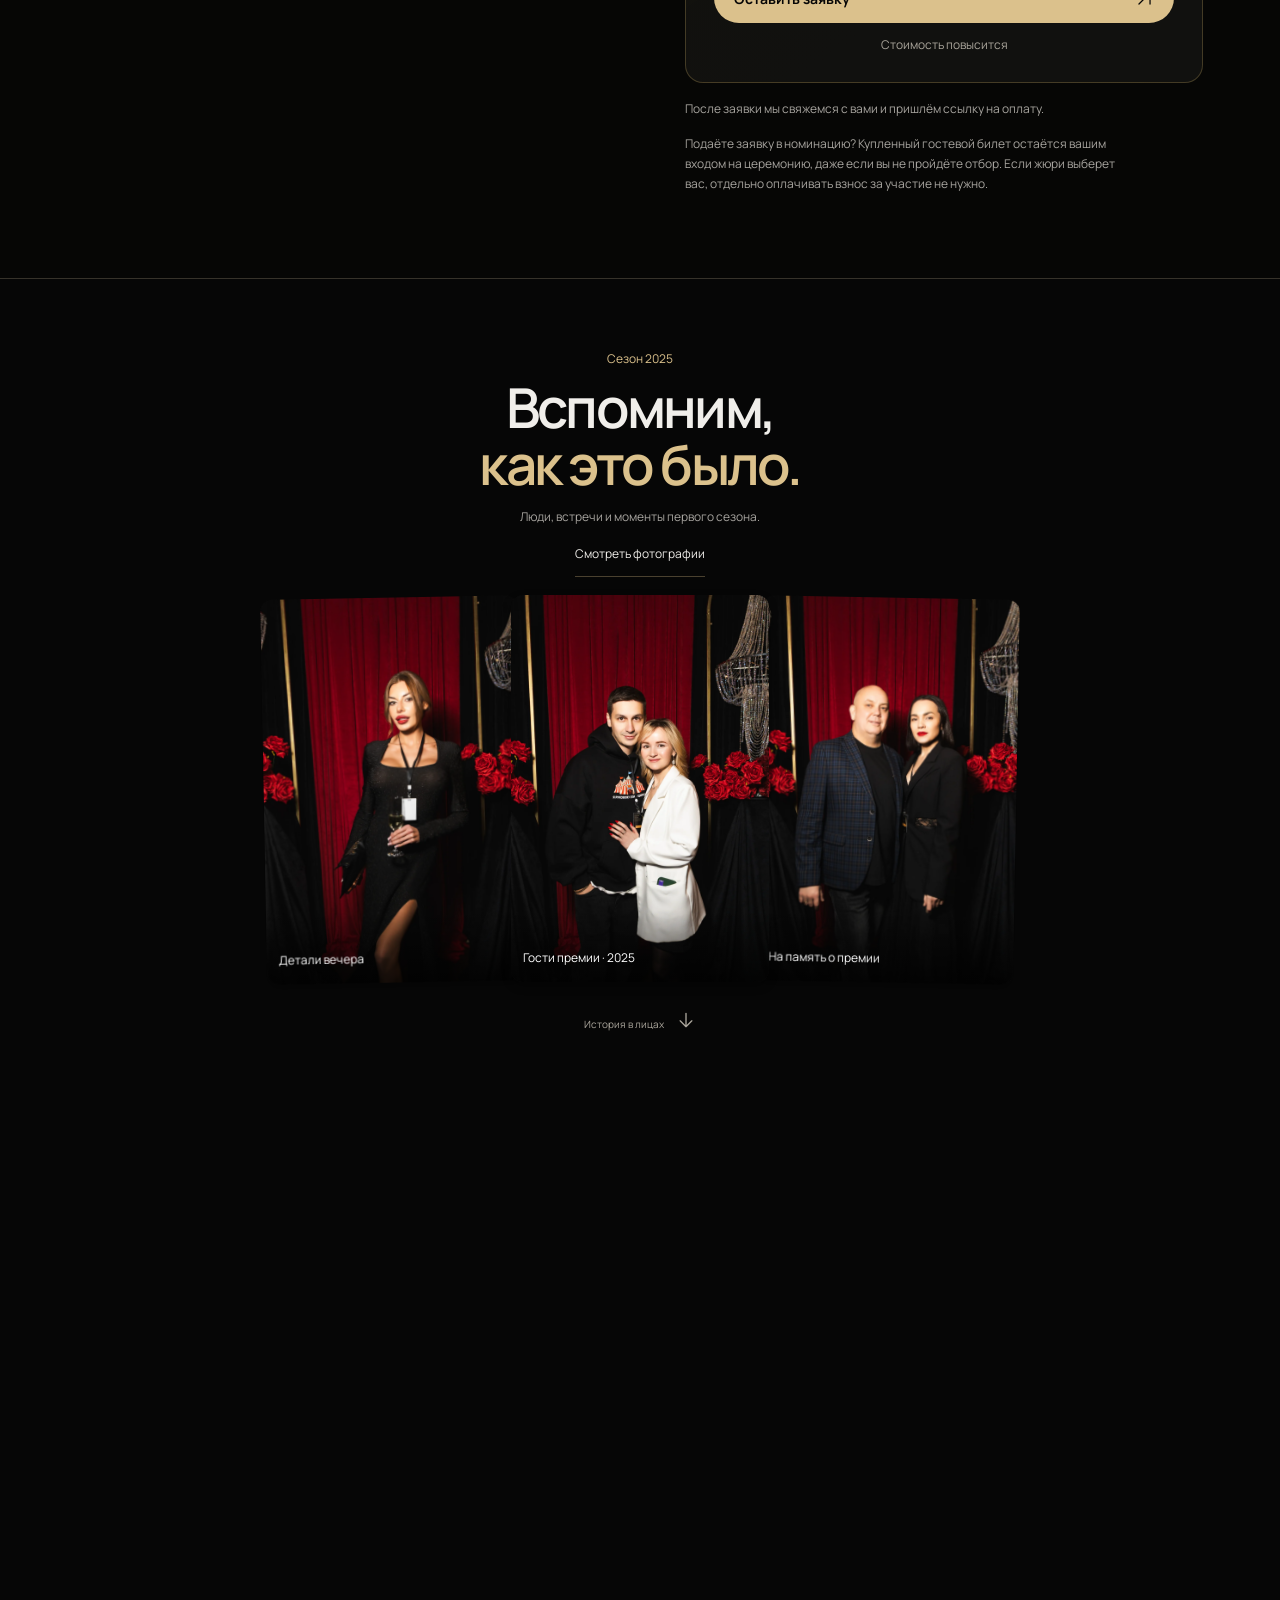
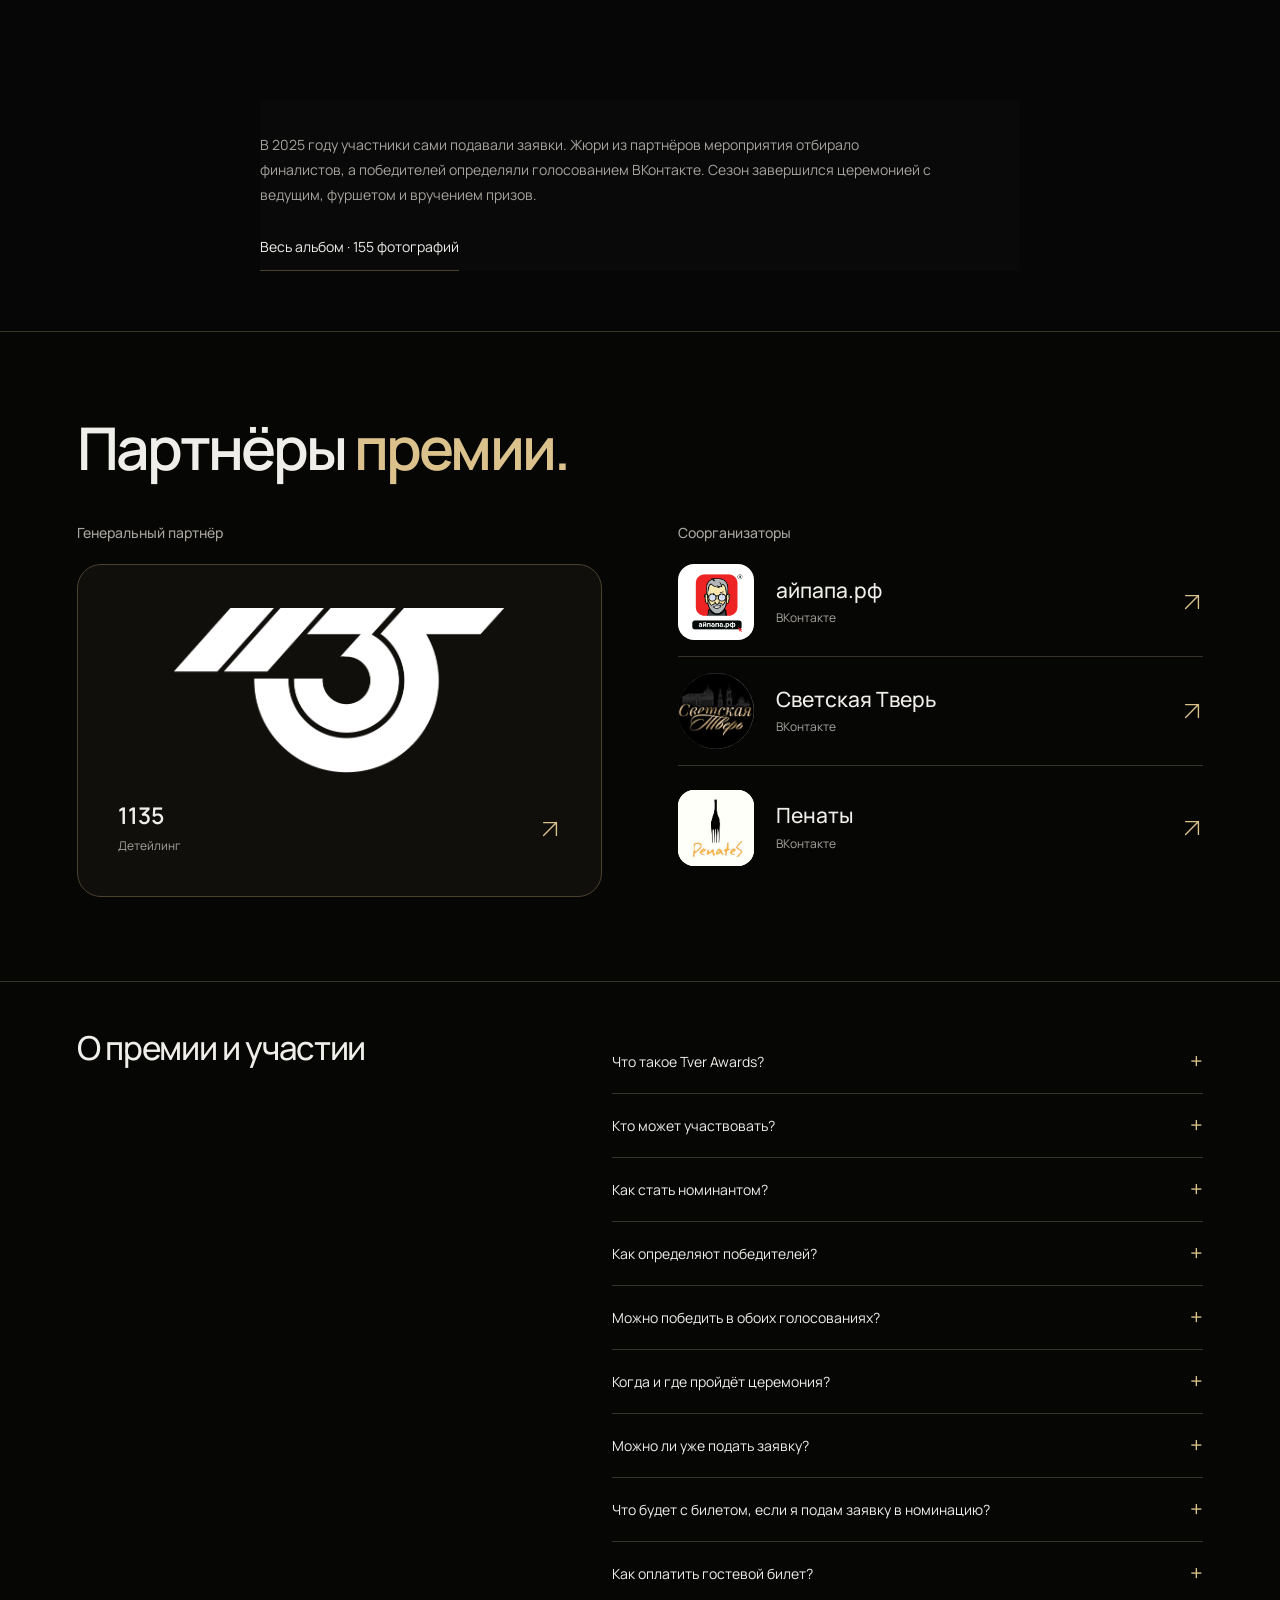
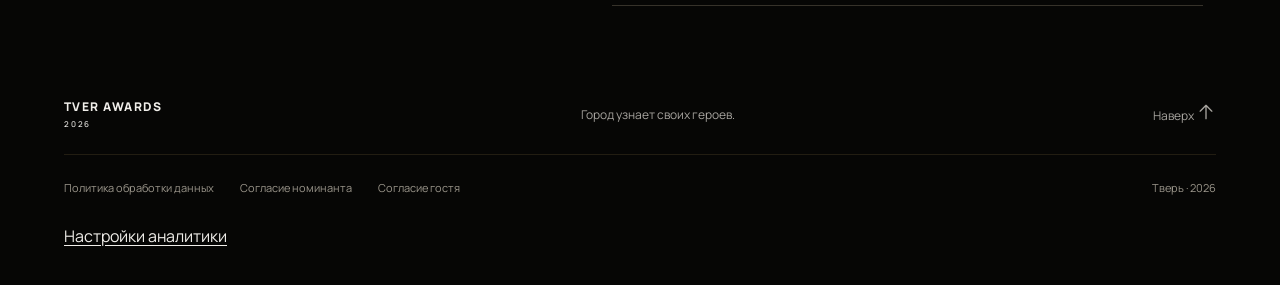
==== commit b315810b: "Raise guest ticket prices to 4990 and 8490 rubles" ====
--- a/variant-3/index.html
+++ b/variant-3/index.html
@@ -20,7 +20,7 @@
 <meta name="twitter:card" content="summary_large_image">
 <meta name="theme-color" content="#090909">
 <link rel="icon" href="data:image/svg+xml,%3Csvg xmlns='http://www.w3.org/2000/svg' viewBox='0 0 64 64'%3E%3Crect width='64' height='64' rx='12' fill='%23090909'/%3E%3Cpath d='M12 48L32 10l20 38H40l-8-17-8 17Z' fill='%23d6b66a'/%3E%3C/svg%3E">
-<link rel="stylesheet" href="/variant-3/base.css?v=20261022launch1"><link rel="stylesheet" href="/variant-3/gallery.css?v=20261022launch1"><link rel="stylesheet" href="/variant-3/story.css?v=20261022launch1"><script src="/variant-3/app.js?v=20261111nominations1" defer></script><script src="/variant-3/motion-engine.js?v=20261022launch1" defer></script><script src="/variant-3/story.js?v=20261022launch1" defer></script><link rel="stylesheet" href="/variant-3/continuity.css?v=20261022launch1"><script src="/variant-3/ring.js?v=20261022launch1" defer></script><script src="/variant-3/continuity.js?v=20261026partners1" defer></script><script src="/variant-3/icons.js?v=20261022launch1" defer></script><link rel="stylesheet" href="/variant-3/participation.css?v=20261022nominations1"><link rel="stylesheet" href="/variant-3/compact.css?v=20261022launch1"><script src="/variant-3/compact.js?v=20261026tickets1" defer></script><link rel="stylesheet" href="/variant-3/restored.css?v=20261022launch1"><link rel="stylesheet" href="/variant-3/motion.css?v=20261022launch1"><script src="/site-config.js?v=20261103forms1" defer></script><script src="/variant-3/form-validation.js?v=20261023nocheck" defer></script><script src="/variant-3/requests.js?v=20261103forms1" defer></script><link rel="stylesheet" href="/variant-3/memory-scene.css?v=20261022launch1"><link rel="stylesheet" href="/variant-3/cinematic.css?v=20261022launch1"><script src="/variant-3/cinematic.js?v=20261022launch1" defer></script><link rel="stylesheet" href="/variant-3/analytics-consent.css?v=20261027consent1"><script src="/variant-3/analytics-consent.js?v=20261103forms1" defer></script><link rel="stylesheet" href="/variant-3/partners.css?v=20261029penates1">
+<link rel="stylesheet" href="/variant-3/base.css?v=20261022launch1"><link rel="stylesheet" href="/variant-3/gallery.css?v=20261022launch1"><link rel="stylesheet" href="/variant-3/story.css?v=20261022launch1"><script src="/variant-3/app.js?v=20261111nominations1" defer></script><script src="/variant-3/motion-engine.js?v=20261022launch1" defer></script><script src="/variant-3/story.js?v=20261022launch1" defer></script><link rel="stylesheet" href="/variant-3/continuity.css?v=20261022launch1"><script src="/variant-3/ring.js?v=20261022launch1" defer></script><script src="/variant-3/continuity.js?v=20261026partners1" defer></script><script src="/variant-3/icons.js?v=20261022launch1" defer></script><link rel="stylesheet" href="/variant-3/participation.css?v=20261022nominations1"><link rel="stylesheet" href="/variant-3/compact.css?v=20261022launch1"><script src="/variant-3/compact.js?v=20261111prices1" defer></script><link rel="stylesheet" href="/variant-3/restored.css?v=20261022launch1"><link rel="stylesheet" href="/variant-3/motion.css?v=20261022launch1"><script src="/site-config.js?v=20261103forms1" defer></script><script src="/variant-3/form-validation.js?v=20261023nocheck" defer></script><script src="/variant-3/requests.js?v=20261103forms1" defer></script><link rel="stylesheet" href="/variant-3/memory-scene.css?v=20261022launch1"><link rel="stylesheet" href="/variant-3/cinematic.css?v=20261022launch1"><script src="/variant-3/cinematic.js?v=20261022launch1" defer></script><link rel="stylesheet" href="/variant-3/analytics-consent.css?v=20261027consent1"><script src="/variant-3/analytics-consent.js?v=20261103forms1" defer></script><link rel="stylesheet" href="/variant-3/partners.css?v=20261029penates1">
 <script type="application/ld+json">{"@context":"https://schema.org","@graph":[{"@type":"WebSite","@id":"https://tver-awards.ru/#website","url":"https://tver-awards.ru/","name":"Tver Awards","alternateName":"Тверь Эвордс","inLanguage":"ru-RU"},{"@type":"Event","@id":"https://tver-awards.ru/#event","name":"Tver Awards 2026 — церемония премии года в Твери","url":"https://tver-awards.ru/","description":"Церемония награждения победителей Tver Awards 2026. Десять номинаций для специалистов и творческих проектов Твери. В каждой номинации отмечаем выбор людей и выбор экспертов.","startDate":"2026-12-16T19:00:00+03:00","endDate":"2026-12-16T23:00:00+03:00","eventStatus":"https://schema.org/EventScheduled","eventAttendanceMode":"https://schema.org/OfflineEventAttendanceMode","image":["https://tver-awards.ru/photos/6E6A4676.webp","https://tver-awards.ru/photos/6E6A4711.webp"],"location":{"@type":"Place","name":"Penates (Пенаты)","address":{"@type":"PostalAddress","streetAddress":"Тверской проспект, 2, ТЦ «Олимп», 3 этаж","addressLocality":"Тверь","addressRegion":"Тверская область","addressCountry":"RU"}},"organizer":{"@type":"Organization","name":"ИП Лебедев Владислав Валерьевич","url":"https://tver-awards.ru/"}}]}</script>
 <meta name="google-site-verification" content="hQDJFz3rLdV8tsciXYeJGJTNX1Gy1mduPp4gABZJcs0" />
 </head>
@@ -48,7 +48,7 @@
   <div class="process-stage"><div class="process-count" aria-hidden="true">01</div><ol class="steps"><li><span class="step-number">01</span><h3>Подайте заявку</h3><p>Выберите номинацию, расскажите о своих достижениях и добавьте ссылки на работы.</p></li><li><span class="step-number">02</span><h3>Экспертный отбор</h3><p>Жюри из экспертов по направлениям рассмотрит бесплатные заявки и отберёт номинантов. Для участия в голосовании отобранные номинанты оплачивают взнос 1 490 ₽.</p></li><li><span class="step-number">03</span><h3>Два голосования</h3><p>Люди выбирают победителя открытым голосованием. Эксперты голосуют отдельно, в закрытом формате.</p></li><li><span class="step-number">04</span><h3>Два победителя</h3><p>В каждой номинации два победителя: выбор людей и выбор экспертов. Один участник может получить обе награды.</p></li></ol></div><div class="process-navigation" aria-label="Этапы премии"><button type="button" data-stage="0" aria-label="Этап 1: Заявка"><span>01</span><i aria-hidden="true"></i><small>Заявка</small></button><button type="button" data-stage="1" aria-label="Этап 2: Экспертный отбор"><span>02</span><i aria-hidden="true"></i><small>Отбор</small></button><button type="button" data-stage="2" aria-label="Этап 3: Два голосования"><span>03</span><i aria-hidden="true"></i><small>Голосование</small></button><button type="button" data-stage="3" aria-label="Этап 4: Награждение победителей"><span>04</span><i aria-hidden="true"></i><small>Награждение</small></button></div><span class="process-scroll"><span aria-hidden="true">↓</span></span></div><div class="media-note"><span class="small-label">Премия начинается задолго до вечера</span><h3 aria-label="О вас узнает город."><span aria-hidden="true">О вас</span> <span aria-hidden="true">узнает</span> <span aria-hidden="true">город.</span></h3><p>Заявки, отбор и голосование сопровождаются публикациями на ресурсах премии и её партнёров. Церемония завершает сезон, в течение которого мы рассказываем о премии, участниках и их работе.</p></div>
  </section>
  <div class="visit-block"><section id="evening" class="evening section-shell"><div class="evening-heading reveal-block"><span class="small-label">Финал Tver Awards 2026</span><h2>Встречаемся<br><span>в Penates.</span></h2><p>Награждение победителей, новые знакомства и встреча людей, которые делают Тверь интереснее.</p></div><div class="event-details reveal-block"><div><span>Когда</span><strong>16 декабря</strong><p>2026 года · 19:00–23:00</p></div><div><span>Где</span><strong>Penates</strong><p>Тверь, Тверской проспект, 2<br>ТЦ «Олимп», 3 этаж</p><a class="text-button" href="https://yandex.ru/maps/?text=Penates%20Тверь%20Тверской%20проспект%202" target="_blank" rel="noopener noreferrer">Открыть карту <svg class="arrow-icon" viewBox="0 0 24 24" aria-hidden="true"><path d="M5 19 19 5M5 5h14v14"/></svg></a></div></div></section>
-<section id="tickets" class="tickets section-shell"><div class="section-heading"><div><span class="small-label">Гость премии</span><h2>Ваш билет<br><span>на этот вечер.</span></h2></div><p>Приходите гостем, даже если не участвуете в номинациях.</p></div><div class="ticket-picker"><div class="ticket-tabs" role="tablist" aria-label="Количество гостей"><button type="button" role="tab" id="ticket-tab-single" aria-selected="true" aria-controls="ticket-panel" data-plan="single">1 гость</button><button type="button" role="tab" id="ticket-tab-pair" aria-selected="false" aria-controls="ticket-panel" tabindex="-1" data-plan="pair">2 гостя</button></div><div class="ticket-option" id="ticket-panel" role="tabpanel" aria-labelledby="ticket-tab-single" tabindex="0"><div class="ticket-summary" aria-live="polite" aria-atomic="true"><h3 id="ticket-title">Для себя</h3><p class="ticket-price"><span id="ticket-amount">1 490</span> <span class="currency">₽</span></p><p class="ticket-quantity" id="ticket-quantity">1 билет на церемонию</p></div><ul class="ticket-includes"><li>Фуршетная зона</li><li>Фотозона и профессиональная фотосъёмка</li><li>Активные зоны</li><li>Закреплённый стол</li></ul><button type="button" class="button" id="ticket-request" aria-haspopup="dialog" aria-controls="guest-dialog">Оставить заявку <svg class="arrow-icon" viewBox="0 0 24 24" aria-hidden="true"><path d="M5 19 19 5M5 5h14v14"/></svg></button><p class="ticket-note">Стоимость повысится</p></div></div><p class="ticket-explainer">После заявки мы свяжемся с вами и пришлём ссылку на оплату.</p><p class="ticket-explainer">Подаёте заявку в номинацию? Купленный билет за 1 490 ₽ остаётся вашим входом на церемонию, даже если вы не пройдёте отбор. Если жюри выберет вас, оплату билета зачтём в счёт взноса за участие.</p></section>
+<section id="tickets" class="tickets section-shell"><div class="section-heading"><div><span class="small-label">Гость премии</span><h2>Ваш билет<br><span>на этот вечер.</span></h2></div><p>Приходите гостем, даже если не участвуете в номинациях.</p></div><div class="ticket-picker"><div class="ticket-tabs" role="tablist" aria-label="Количество гостей"><button type="button" role="tab" id="ticket-tab-single" aria-selected="true" aria-controls="ticket-panel" data-plan="single">1 гость</button><button type="button" role="tab" id="ticket-tab-pair" aria-selected="false" aria-controls="ticket-panel" tabindex="-1" data-plan="pair">2 гостя</button></div><div class="ticket-option" id="ticket-panel" role="tabpanel" aria-labelledby="ticket-tab-single" tabindex="0"><div class="ticket-summary" aria-live="polite" aria-atomic="true"><h3 id="ticket-title">Для себя</h3><p class="ticket-price"><span id="ticket-amount">4 990</span> <span class="currency">₽</span></p><p class="ticket-quantity" id="ticket-quantity">1 билет на церемонию</p></div><ul class="ticket-includes"><li>Фуршетная зона</li><li>Фотозона и профессиональная фотосъёмка</li><li>Активные зоны</li><li>Закреплённый стол</li></ul><button type="button" class="button" id="ticket-request" aria-haspopup="dialog" aria-controls="guest-dialog">Оставить заявку <svg class="arrow-icon" viewBox="0 0 24 24" aria-hidden="true"><path d="M5 19 19 5M5 5h14v14"/></svg></button><p class="ticket-note">Стоимость повысится</p></div></div><p class="ticket-explainer">После заявки мы свяжемся с вами и пришлём ссылку на оплату.</p><p class="ticket-explainer">Подаёте заявку в номинацию? Купленный гостевой билет остаётся вашим входом на церемонию, даже если вы не пройдёте отбор. Если жюри выберет вас, отдельно оплачивать взнос за участие не нужно.</p></section>
 
  </div>
 <section id="history" class="history section-shell"><div class="history-screen"><div class="history-title"><span class="small-label">Сезон 2025</span><h2>Вспомним,<br><span>как это было.</span></h2><p>Люди, встречи и моменты первого сезона.</p><button class="text-button" id="archive-button" type="button">Смотреть фотографии</button></div><div class="history-gallery" aria-label="Моменты премии 2025"><button class="gallery-trigger" data-photo="7" type="button" aria-label="Открыть фото: Гостья в чёрном наряде у красного занавеса"><img src="/photos/6E6A4676.webp" alt="Гостья в чёрном наряде у красного занавеса" width="1200" height="1800" loading="lazy"><span>Детали вечера</span></button><button class="archive-feature gallery-trigger" data-photo="8" type="button" aria-label="Открыть фото: двое гостей премии"><img src="/photos/6E6A4711.webp" alt="Двое гостей премии у красного занавеса" width="1200" height="1800" loading="lazy"><span>Гости премии · 2025</span></button><button class="gallery-trigger" data-photo="9" type="button" aria-label="Открыть фото: Двое гостей в вечерних нарядах у фотозоны"><img src="/photos/6E6A4650.webp" alt="Двое гостей в вечерних нарядах у фотозоны" width="1200" height="1800" loading="lazy"><span>На память о премии</span></button></div><span class="history-scroll">История в лицах <span aria-hidden="true">↓</span></span></div><div class="archive-bottom"><p>В 2025 году участники сами подавали заявки. Жюри из партнёров мероприятия отбирало финалистов, а победителей определяли голосованием ВКонтакте. Сезон завершился церемонией с ведущим, фуршетом и вручением призов.</p><a class="text-button" href="https://disk.yandex.ru/d/PMvSf7UAcv-mTQ" target="_blank" rel="noopener noreferrer">Весь альбом · 155 фотографий</a></div></section>
@@ -64,8 +64,8 @@
 <a class="partner-row partner-link" href="https://vk.ru/svetskayatver" target="_blank" rel="noopener noreferrer" aria-label="Светская Тверь, соорганизатор. Открыть ВКонтакте"><span class="partner-logo partner-logo--society"><img src="/assets/partners/svetskaya-tver.jpg" alt="" loading="lazy" decoding="async"></span><span class="partner-name"><strong>Светская Тверь</strong><small>ВКонтакте</small></span><svg class="arrow-icon" viewBox="0 0 24 24" aria-hidden="true"><path d="M5 19 19 5M5 5h14v14"/></svg></a>
 <a class="partner-row partner-link" href="https://vk.ru/penats" target="_blank" rel="noopener noreferrer" aria-label="Пенаты, соорганизатор. Открыть ВКонтакте"><span class="partner-logo partner-logo--penates"><img src="/assets/partners/penates-20261029.jpg" alt="" loading="lazy" decoding="async"></span><span class="partner-name"><strong>Пенаты</strong><small>ВКонтакте</small></span><svg class="arrow-icon" viewBox="0 0 24 24" aria-hidden="true"><path d="M5 19 19 5M5 5h14v14"/></svg></a>
 </div></div></div></section>
-<section class="questions section-shell"><h2>О премии и участии</h2><div><details><summary>Что такое Tver Awards?<span aria-hidden="true">+</span></summary><p>Tver Awards — городская премия года в Твери, которая знакомит жителей со специалистами и творческими проектами города. Участники подают заявки, эксперты отбирают номинантов, затем проходят открытое голосование людей и закрытое голосование экспертов. Финал сезона 2026 — церемония награждения 16 декабря в Penates.</p></details><details><summary>Кто может участвовать?<span aria-hidden="true">+</span></summary><p>Заявку могут подать специалисты и представители творческих проектов, связанных с Тверью. Выберите одно из десяти направлений и расскажите о своей работе. Жюри рассмотрит заявку и решит, включить ли вас в число номинантов.</p></details><details><summary>Как стать номинантом?<span aria-hidden="true">+</span></summary><p>Подайте заявку в выбранную номинацию. Жюри из экспертов по соответствующему направлению рассмотрит заявки и отберёт номинантов для голосования. Количество номинантов и сроки отбора опубликуем отдельно.</p></details><details><summary>Как определяют победителей?<span aria-hidden="true">+</span></summary><p>После отбора проходят два отдельных голосования: открытое голосование людей и закрытое голосование экспертов. В каждой номинации определяются два победителя: по мнению людей и по мнению экспертов. Результаты объявим на церемонии.</p></details><details><summary>Можно победить в обоих голосованиях?<span aria-hidden="true">+</span></summary><p>Да. Один и тот же номинант может стать победителем и по мнению людей, и по мнению экспертов. В таком случае обе награды получает один участник.</p></details><details><summary>Когда и где пройдёт церемония?<span aria-hidden="true">+</span></summary><p>16 декабря 2026 года, с 19:00 до 23:00, в Penates: Тверь, Тверской проспект, 2, ТЦ «Олимп», 3 этаж.</p></details><details><summary>Можно ли уже подать заявку?<span aria-hidden="true">+</span></summary><p>Да, приём заявок открыт. Выберите номинацию или гостевой тариф и заполните форму. После отправки появится номер заявки. Номинации и подробные правила сезона уточняются.</p></details><details><summary>Что будет с билетом, если я подам заявку в номинацию?<span aria-hidden="true">+</span></summary><p>Вы можете купить гостевой билет за 1 490 ₽ до решения жюри. Если вас отберут в номинанты, эта оплата полностью зачтётся в счёт взноса за участие, доплачивать его не нужно. Если не пройдёте отбор, билет позволит вам посетить церемонию как гостю. Покупка билета не влияет на решение жюри.</p></details><details><summary>Как оплатить гостевой билет?<span aria-hidden="true">+</span></summary><p>Выберите тариф и оставьте заявку. Организатор свяжется с вами и пришлёт ссылку на оплату. Деньги на сайте не списываются.</p></details></div></section>
-</main><dialog class="request-dialog" id="nominee-dialog" aria-labelledby="nominee-dialog-title" aria-describedby="nominee-dialog-desc"><div class="request-dialog-header"><div><span class="dialog-eyebrow">TVER AWARDS · 2026</span><h2 id="nominee-dialog-title">Заявка в номинацию</h2></div><button class="request-close" type="button" aria-label="Закрыть форму"><svg viewBox="0 0 24 24" aria-hidden="true"><path d="m6 6 12 12M18 6 6 18"/></svg></button></div><div class="request-dialog-body"><p id="nominee-dialog-desc">Расскажите о своём деле и добавьте ссылки на работы. Экспертное жюри рассмотрит заявку и решит, включить ли вас в число номинантов.</p><p class="availability" data-form-availability role="status">Для отправки заявки включите JavaScript и откройте сайт по HTTPS.</p><div id="nomination-preview" class="nomination-preview"><div class="nomination-fee"><span>Подача заявки</span><strong>Бесплатно</strong><span>После отбора жюри</span><strong>1 490 ₽</strong></div><p>Взнос за участие в голосовании оплачивается после отбора жюри. Если вы уже купили гостевой билет за 1 490 ₽, его оплату зачтём в счёт взноса. Если не пройдёте отбор, сможете прийти на церемонию как гость.</p><a class="participation-link" href="/nominee-participation.html" target="_blank" rel="noopener">Подробнее об участии</a><button class="button" id="nomination-continue" type="button">Заполнить заявку <svg class="arrow-icon" viewBox="0 0 24 24" aria-hidden="true"><path d="M5 12h14m-6-6 6 6-6 6"/></svg></button></div><form hidden id="application-form" class="application-form" data-request-type="nominee" method="post" action="/api/applications"><fieldset class="request-fields" disabled>
+<section class="questions section-shell"><h2>О премии и участии</h2><div><details><summary>Что такое Tver Awards?<span aria-hidden="true">+</span></summary><p>Tver Awards — городская премия года в Твери, которая знакомит жителей со специалистами и творческими проектами города. Участники подают заявки, эксперты отбирают номинантов, затем проходят открытое голосование людей и закрытое голосование экспертов. Финал сезона 2026 — церемония награждения 16 декабря в Penates.</p></details><details><summary>Кто может участвовать?<span aria-hidden="true">+</span></summary><p>Заявку могут подать специалисты и представители творческих проектов, связанных с Тверью. Выберите одно из десяти направлений и расскажите о своей работе. Жюри рассмотрит заявку и решит, включить ли вас в число номинантов.</p></details><details><summary>Как стать номинантом?<span aria-hidden="true">+</span></summary><p>Подайте заявку в выбранную номинацию. Жюри из экспертов по соответствующему направлению рассмотрит заявки и отберёт номинантов для голосования. Количество номинантов и сроки отбора опубликуем отдельно.</p></details><details><summary>Как определяют победителей?<span aria-hidden="true">+</span></summary><p>После отбора проходят два отдельных голосования: открытое голосование людей и закрытое голосование экспертов. В каждой номинации определяются два победителя: по мнению людей и по мнению экспертов. Результаты объявим на церемонии.</p></details><details><summary>Можно победить в обоих голосованиях?<span aria-hidden="true">+</span></summary><p>Да. Один и тот же номинант может стать победителем и по мнению людей, и по мнению экспертов. В таком случае обе награды получает один участник.</p></details><details><summary>Когда и где пройдёт церемония?<span aria-hidden="true">+</span></summary><p>16 декабря 2026 года, с 19:00 до 23:00, в Penates: Тверь, Тверской проспект, 2, ТЦ «Олимп», 3 этаж.</p></details><details><summary>Можно ли уже подать заявку?<span aria-hidden="true">+</span></summary><p>Да, приём заявок открыт. Выберите номинацию или гостевой тариф и заполните форму. После отправки появится номер заявки. Номинации и подробные правила сезона уточняются.</p></details><details><summary>Что будет с билетом, если я подам заявку в номинацию?<span aria-hidden="true">+</span></summary><p>Вы можете купить гостевой билет до решения жюри. Если вас отберут в номинанты, отдельно оплачивать взнос за участие не нужно. Если не пройдёте отбор, билет позволит вам посетить церемонию как гостю. Покупка билета не влияет на решение жюри.</p></details><details><summary>Как оплатить гостевой билет?<span aria-hidden="true">+</span></summary><p>Выберите тариф и оставьте заявку. Организатор свяжется с вами и пришлёт ссылку на оплату. Деньги на сайте не списываются.</p></details></div></section>
+</main><dialog class="request-dialog" id="nominee-dialog" aria-labelledby="nominee-dialog-title" aria-describedby="nominee-dialog-desc"><div class="request-dialog-header"><div><span class="dialog-eyebrow">TVER AWARDS · 2026</span><h2 id="nominee-dialog-title">Заявка в номинацию</h2></div><button class="request-close" type="button" aria-label="Закрыть форму"><svg viewBox="0 0 24 24" aria-hidden="true"><path d="m6 6 12 12M18 6 6 18"/></svg></button></div><div class="request-dialog-body"><p id="nominee-dialog-desc">Расскажите о своём деле и добавьте ссылки на работы. Экспертное жюри рассмотрит заявку и решит, включить ли вас в число номинантов.</p><p class="availability" data-form-availability role="status">Для отправки заявки включите JavaScript и откройте сайт по HTTPS.</p><div id="nomination-preview" class="nomination-preview"><div class="nomination-fee"><span>Подача заявки</span><strong>Бесплатно</strong><span>После отбора жюри</span><strong>1 490 ₽</strong></div><p>Взнос за участие в голосовании оплачивается после отбора жюри. Если вы уже купили гостевой билет, отдельно оплачивать взнос за участие не нужно. Если не пройдёте отбор, сможете прийти на церемонию как гость.</p><a class="participation-link" href="/nominee-participation.html" target="_blank" rel="noopener">Подробнее об участии</a><button class="button" id="nomination-continue" type="button">Заполнить заявку <svg class="arrow-icon" viewBox="0 0 24 24" aria-hidden="true"><path d="M5 12h14m-6-6 6 6-6 6"/></svg></button></div><form hidden id="application-form" class="application-form" data-request-type="nominee" method="post" action="/api/applications"><fieldset class="request-fields" disabled>
 <label>Номинация *<select id="nomination" name="nomination" required><option value="">Выберите направление</option></select></label>
 <div class="form-row"><label>Фамилия *<input name="lastName" autocomplete="family-name" required minlength="2" maxlength="80" placeholder="Иванов"></label><label>Имя *<input name="firstName" autocomplete="given-name" required minlength="2" maxlength="80" placeholder="Иван"></label></div>
 <label>Отчество <span class="optional">если есть</span><input name="middleName" autocomplete="additional-name" maxlength="80" placeholder="Иванович"></label>
@@ -73,7 +73,7 @@
 <label>Почему именно вы должны стать номинантом? *<textarea name="achievements" rows="4" required minlength="30" maxlength="2000" placeholder="Расскажите о результатах, проектах и о том, чем ваша работа полезна людям. От 30 символов."></textarea><span class="char-count"><span id="character-count">0</span> / 2 000</span></label>
 <label>Социальные сети и ваши работы *<textarea class="social-links" name="socialLinks" required rows="2" maxlength="2500" placeholder="Например, @username в Telegram или ссылка на страницу"></textarea><span class="field-help">Можно указать ник, название аккаунта или ссылку.</span></label>
 <div class="form-trap" aria-hidden="true"><label>Не заполняйте это поле<input name="website" tabindex="-1" autocomplete="off"></label></div><label class="check-label"><input name="consent" type="checkbox" required value="yes"><span>Даю <a href="/consent-nominee.html" target="_blank" rel="noopener">согласие на обработку персональных данных</a> для рассмотрения этой заявки.</span></label><label class="check-label optional-updates"><input name="seasonUpdates" type="checkbox" value="yes"><span>Хочу получать уведомления о следующих сезонах Tver Awards и даю <a href="/consent-updates.html" target="_blank" rel="noopener">отдельное согласие на обработку контактов</a>. Необязательно, без рекламы.</span></label><p class="privacy-note">Как мы работаем с данными: <a href="/privacy.html" target="_blank" rel="noopener">политика обработки персональных данных</a>.</p><button class="button button-dark" type="submit" id="submit-button">Отправить заявку <svg class="arrow-icon" viewBox="0 0 24 24" aria-hidden="true"><path d="M5 19 19 5M5 5h14v14"/></svg></button></fieldset><p class="form-message" id="form-message" role="status" aria-live="polite"></p></form><p class="dialog-footnote">Заявка в номинацию не является заявкой на гостевой билет.</p></div></dialog><dialog class="request-dialog" id="guest-dialog" aria-labelledby="guest-dialog-title" aria-describedby="guest-dialog-desc"><div class="request-dialog-header"><div><span class="dialog-eyebrow">TVER AWARDS · 2026</span><h2 id="guest-dialog-title">Гостевой билет</h2></div><button class="request-close" type="button" aria-label="Закрыть форму"><svg viewBox="0 0 24 24" aria-hidden="true"><path d="m6 6 12 12M18 6 6 18"/></svg></button></div><div class="request-dialog-body"><p id="guest-dialog-desc">Мы свяжемся с вами, уточним детали и пришлём ссылку на оплату.</p><p class="availability" data-form-availability role="status">Для отправки заявки включите JavaScript и откройте сайт по HTTPS.</p><form id="guest-form" class="application-form" data-request-type="guest" method="post" action="/api/applications"><fieldset class="request-fields" disabled>
-<label>Ваш билет *<select id="ticket-plan" name="ticketPlan" required><option value="single">Для себя · 1 билет · 1 490 ₽</option><option value="pair">Вдвоём · 2 билета · 2 490 ₽</option></select></label>
+<label>Ваш билет *<select id="ticket-plan" name="ticketPlan" required><option value="single">Для себя · 1 билет · 4 990 ₽</option><option value="pair">Вдвоём · 2 билета · 8 490 ₽</option></select></label>
 <label>Имя и фамилия *<input name="fullName" autocomplete="name" required minlength="3" maxlength="160" placeholder="Как к вам обращаться"></label>
 <label>Номер телефона *<input name="phone" type="tel" autocomplete="tel" inputmode="tel" required minlength="18" maxlength="18" placeholder="+7 (___) ___-__-__"></label>
 <label>Комментарий <span class="optional">необязательно</span><textarea name="comment" rows="2" maxlength="1000" placeholder="Вопросы или пожелания по размещению"></textarea></label>
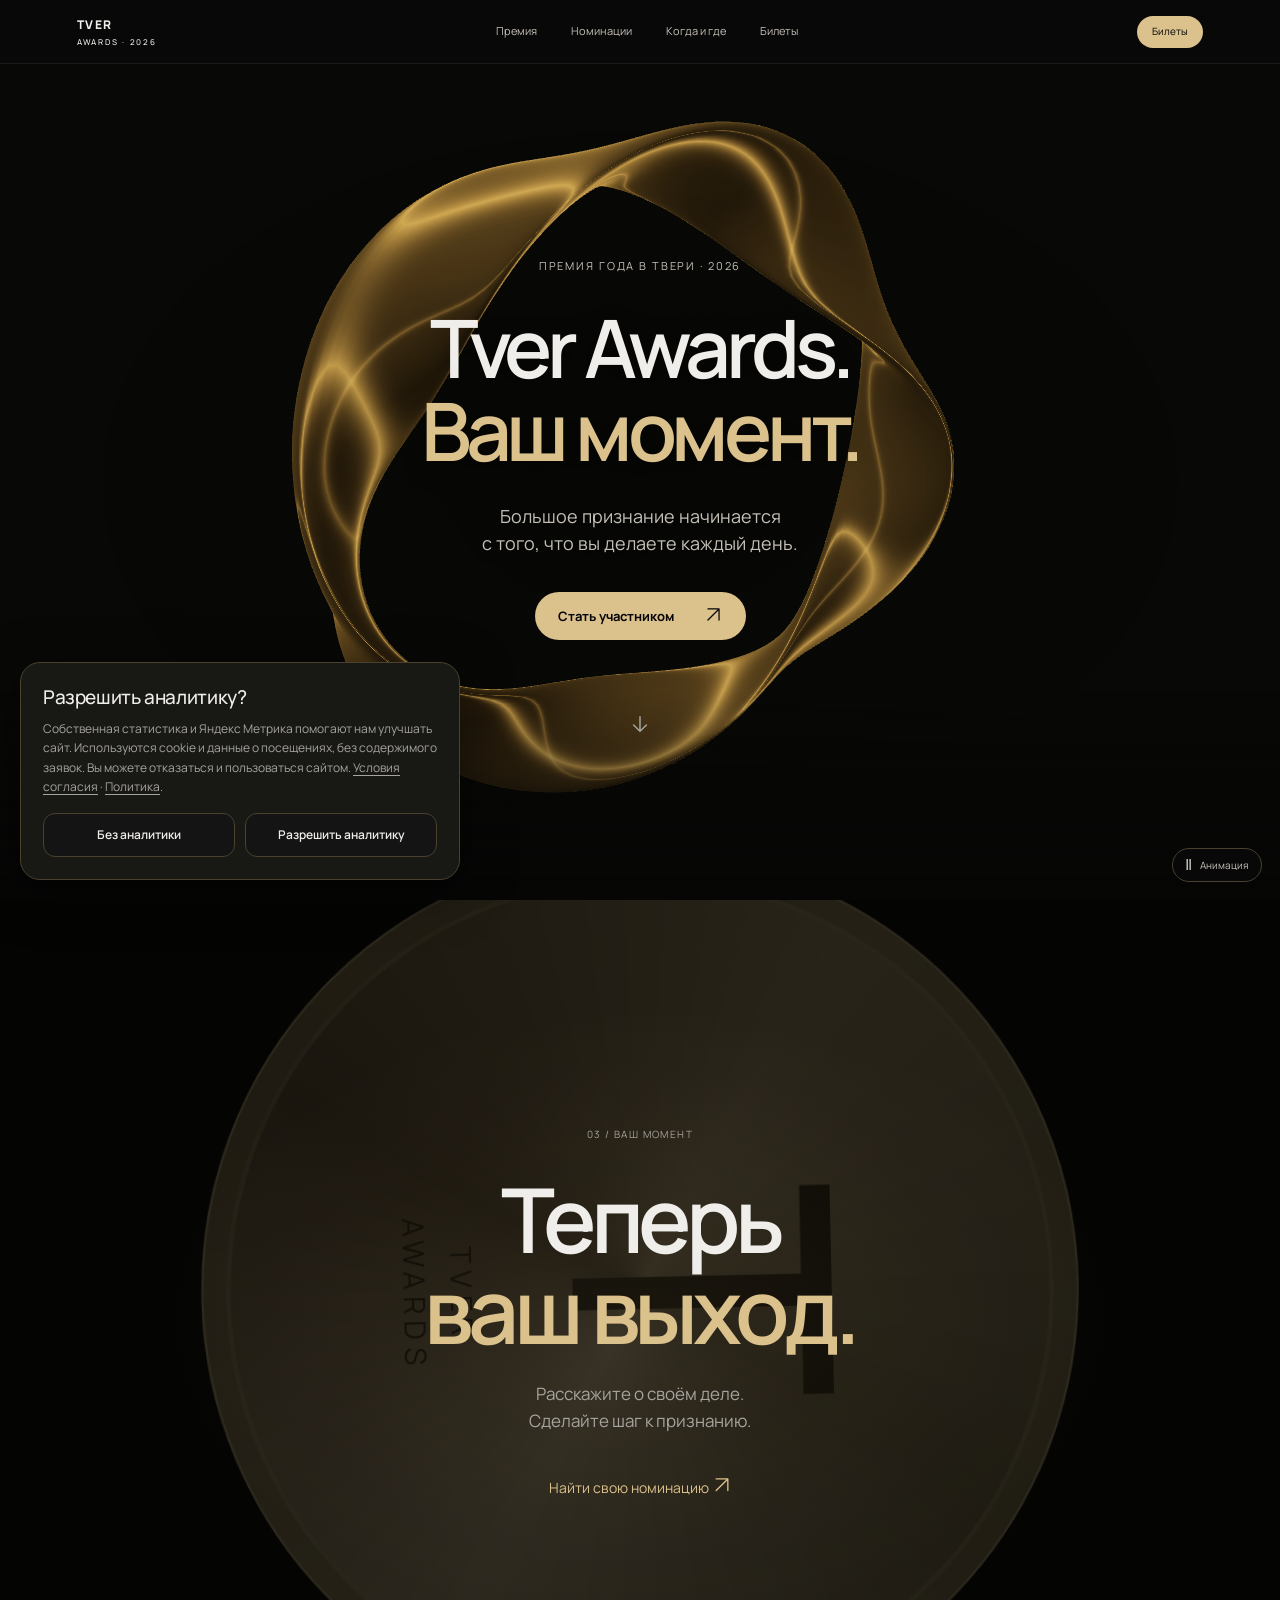
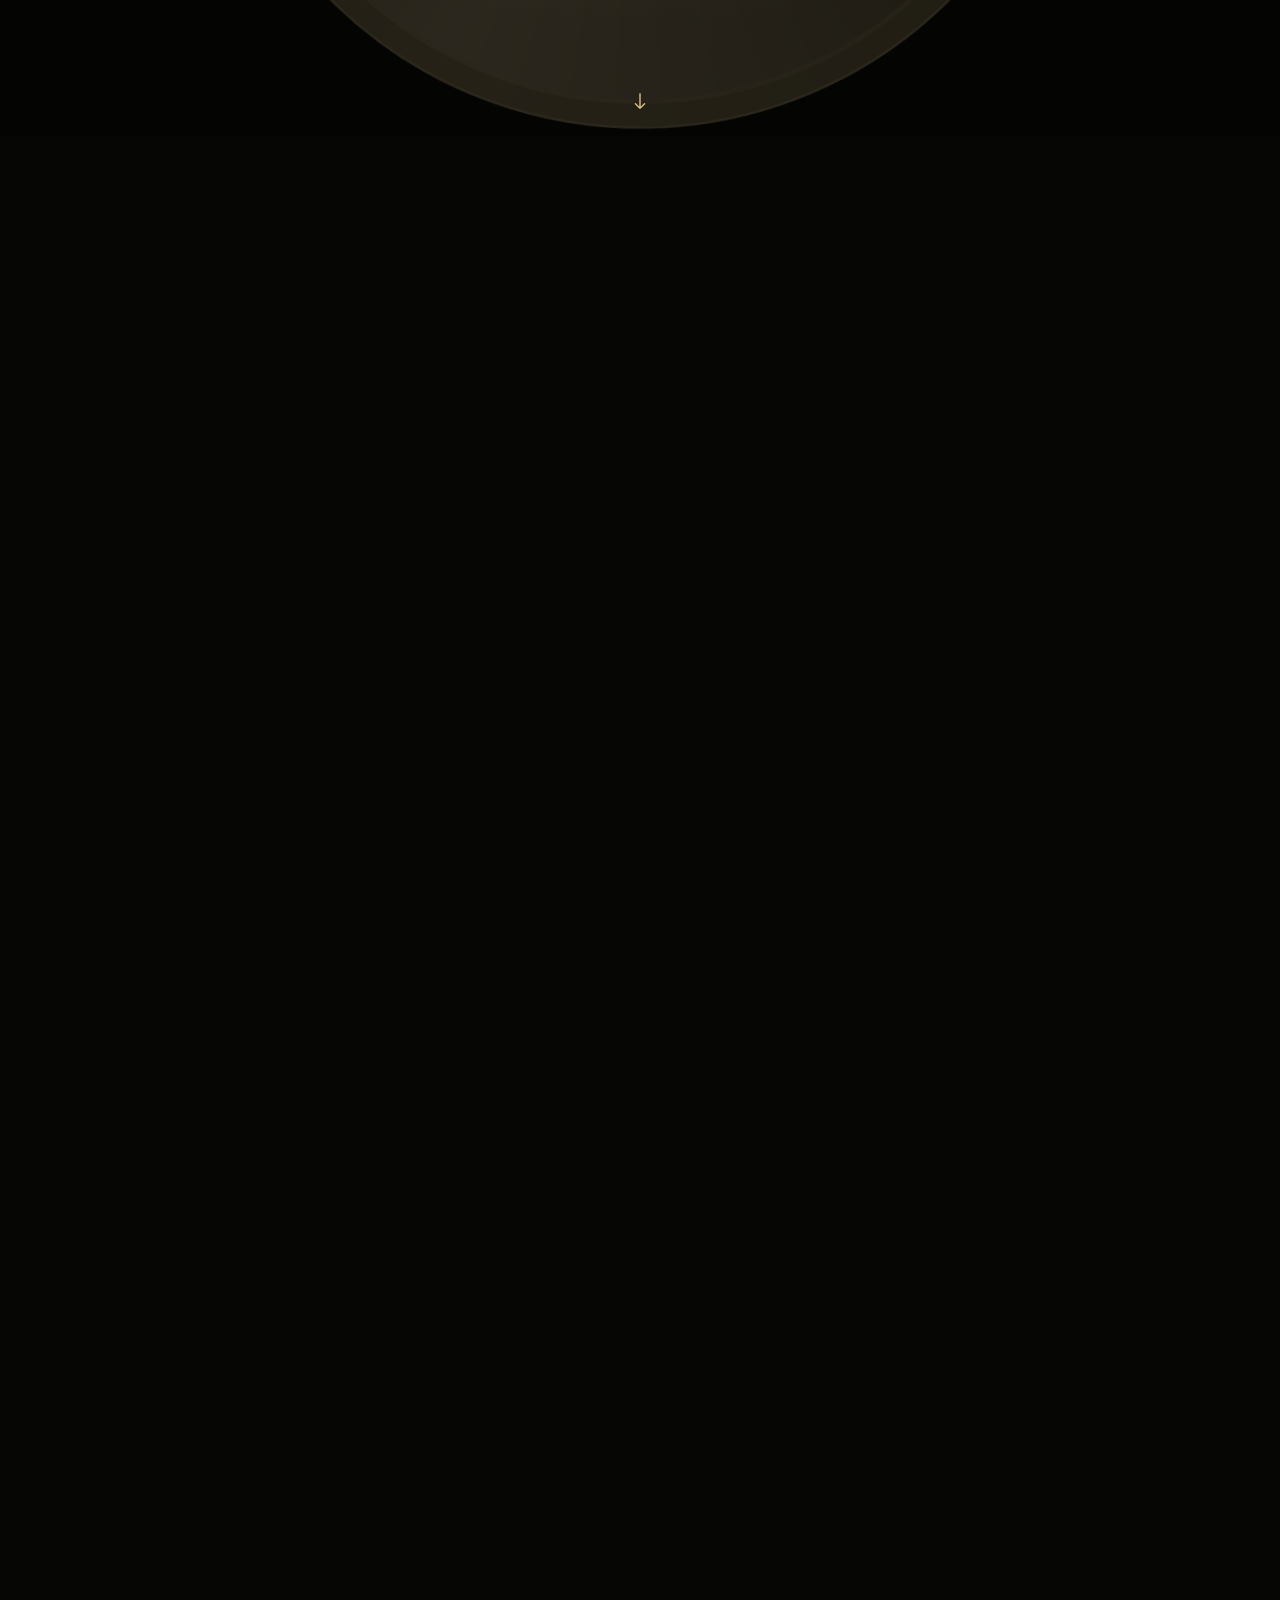
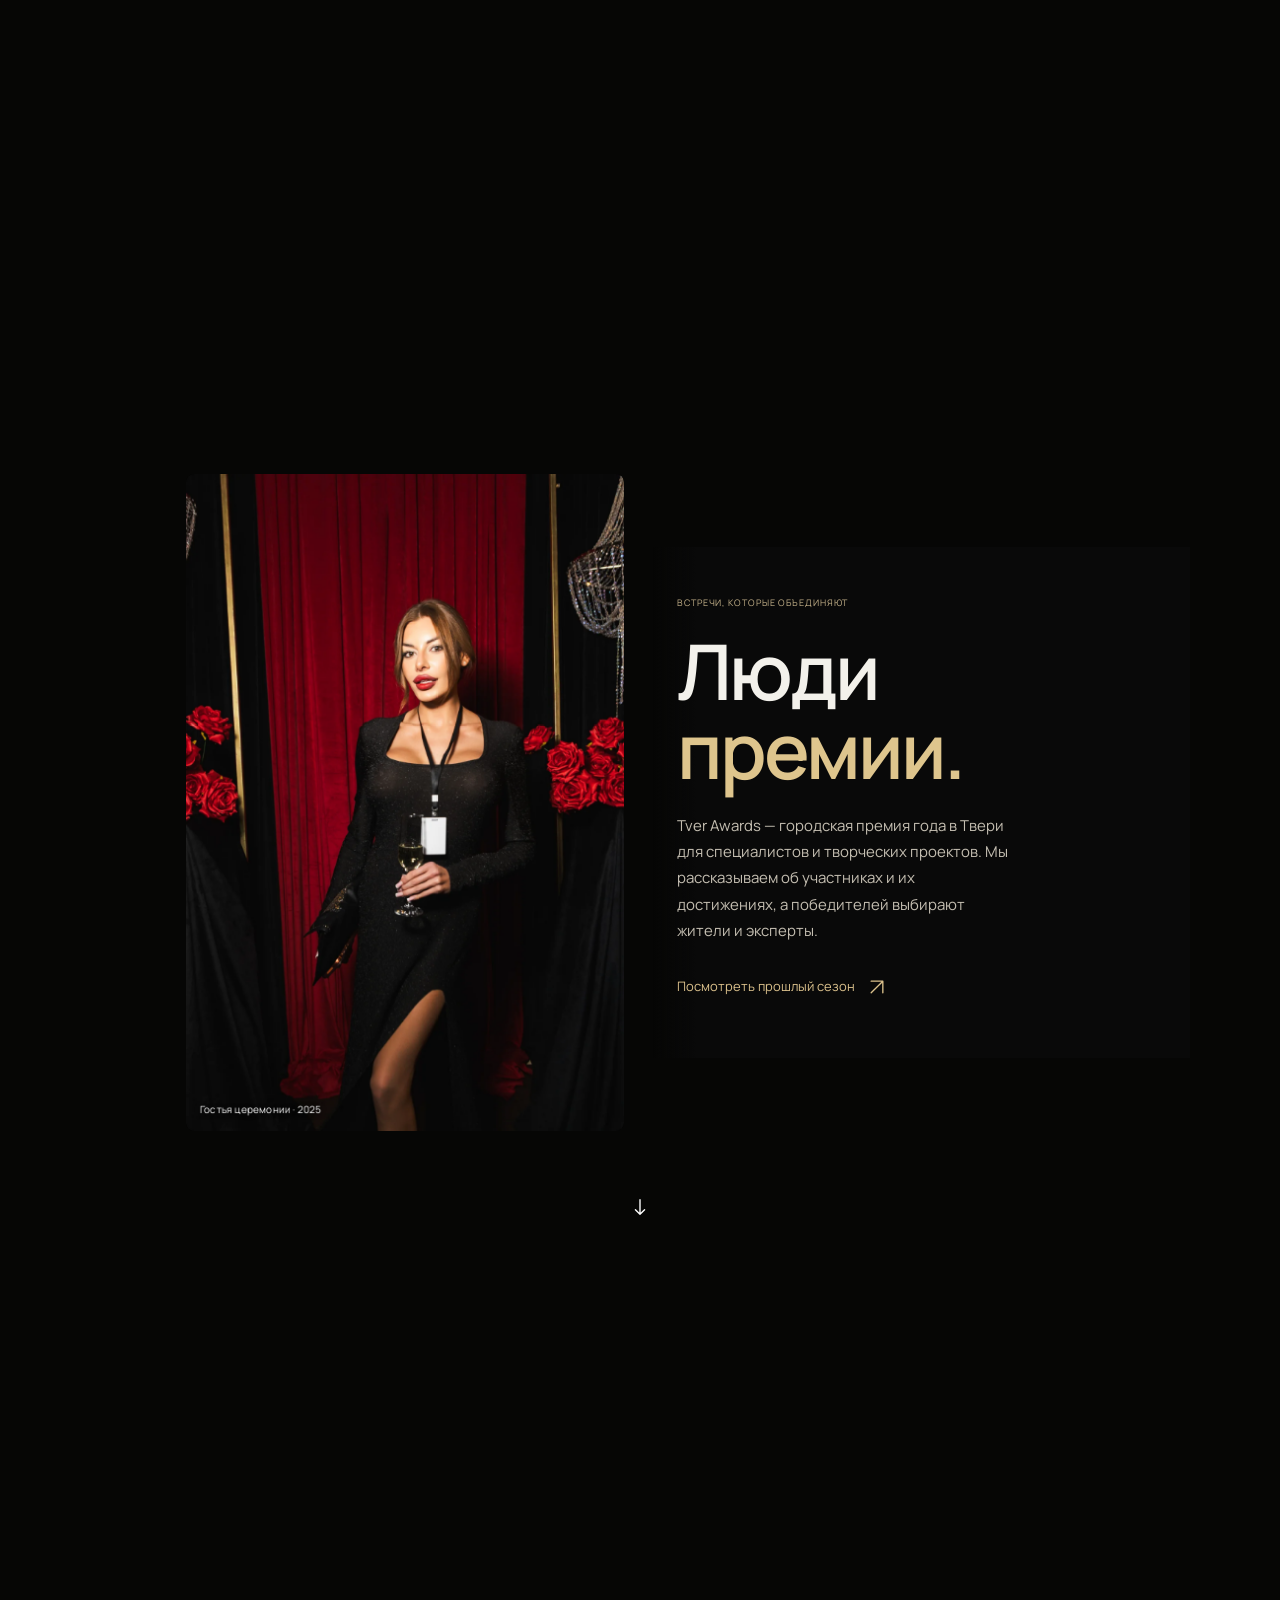
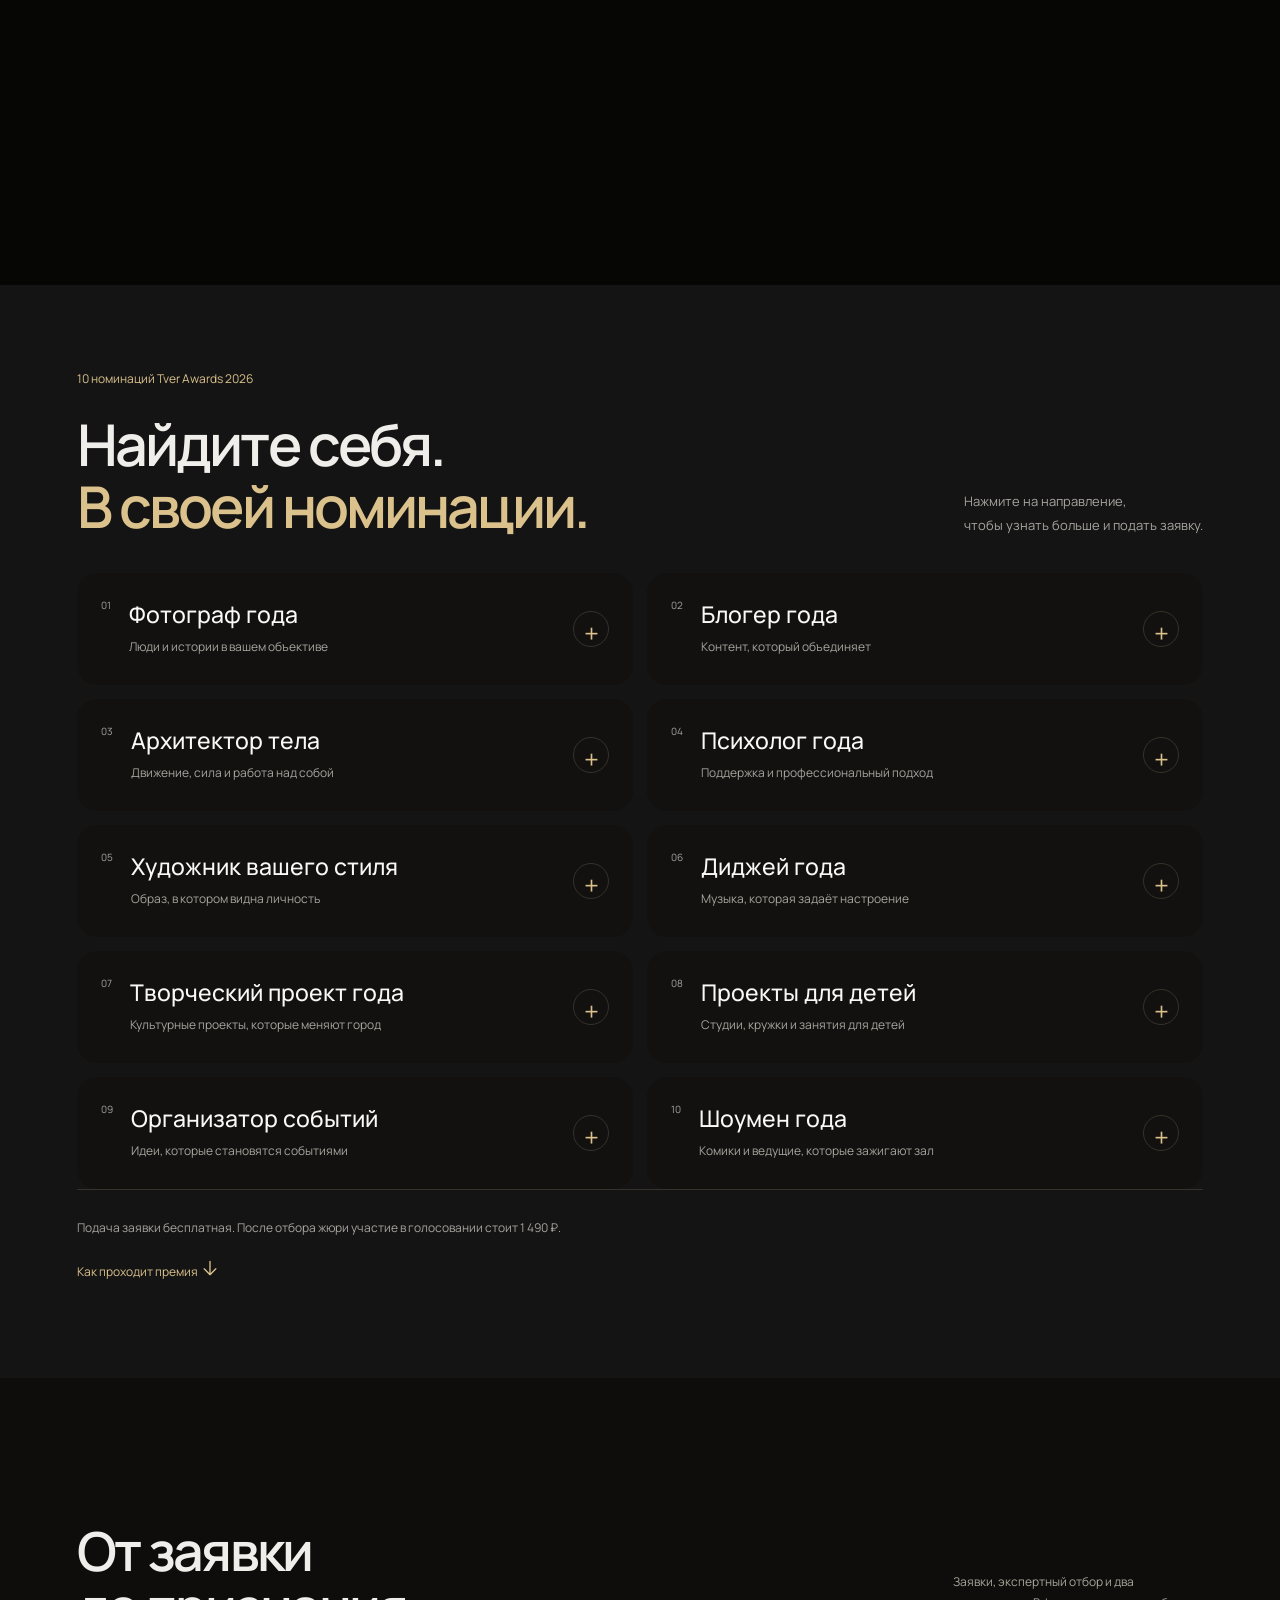
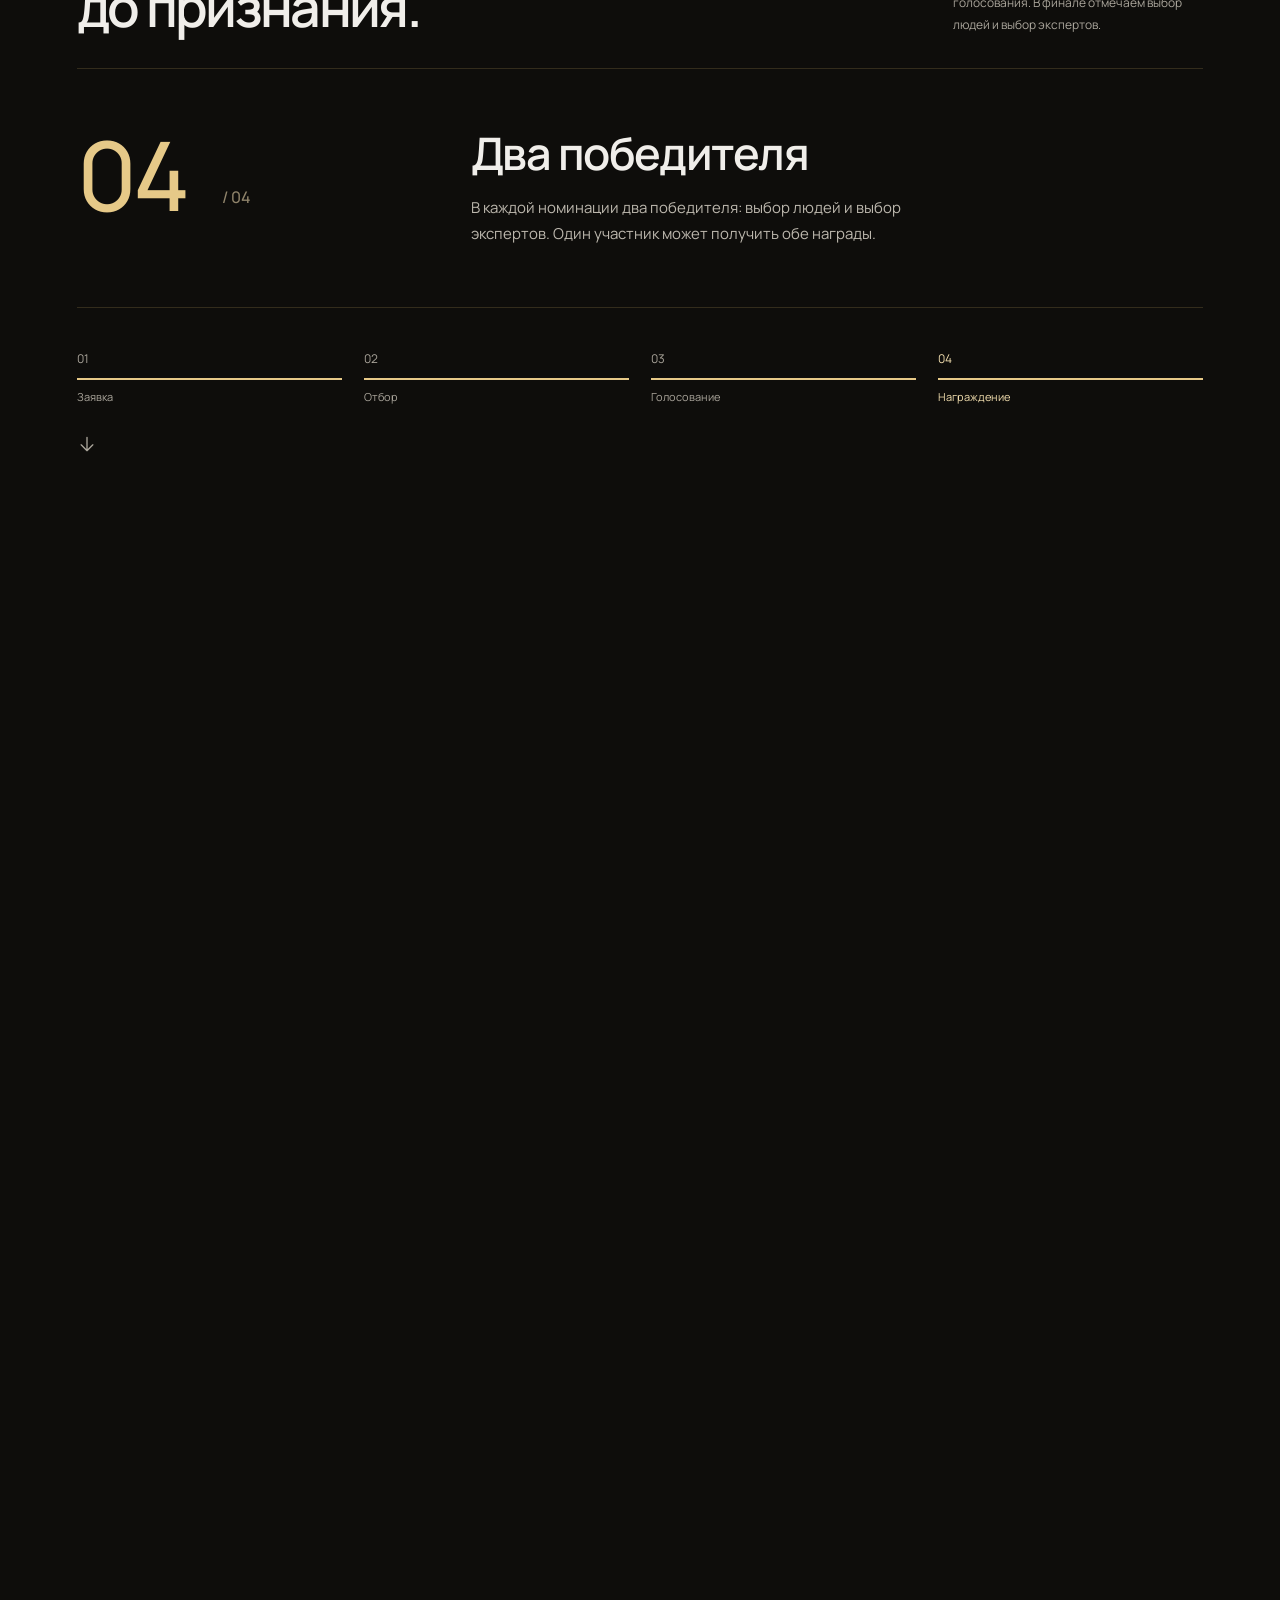
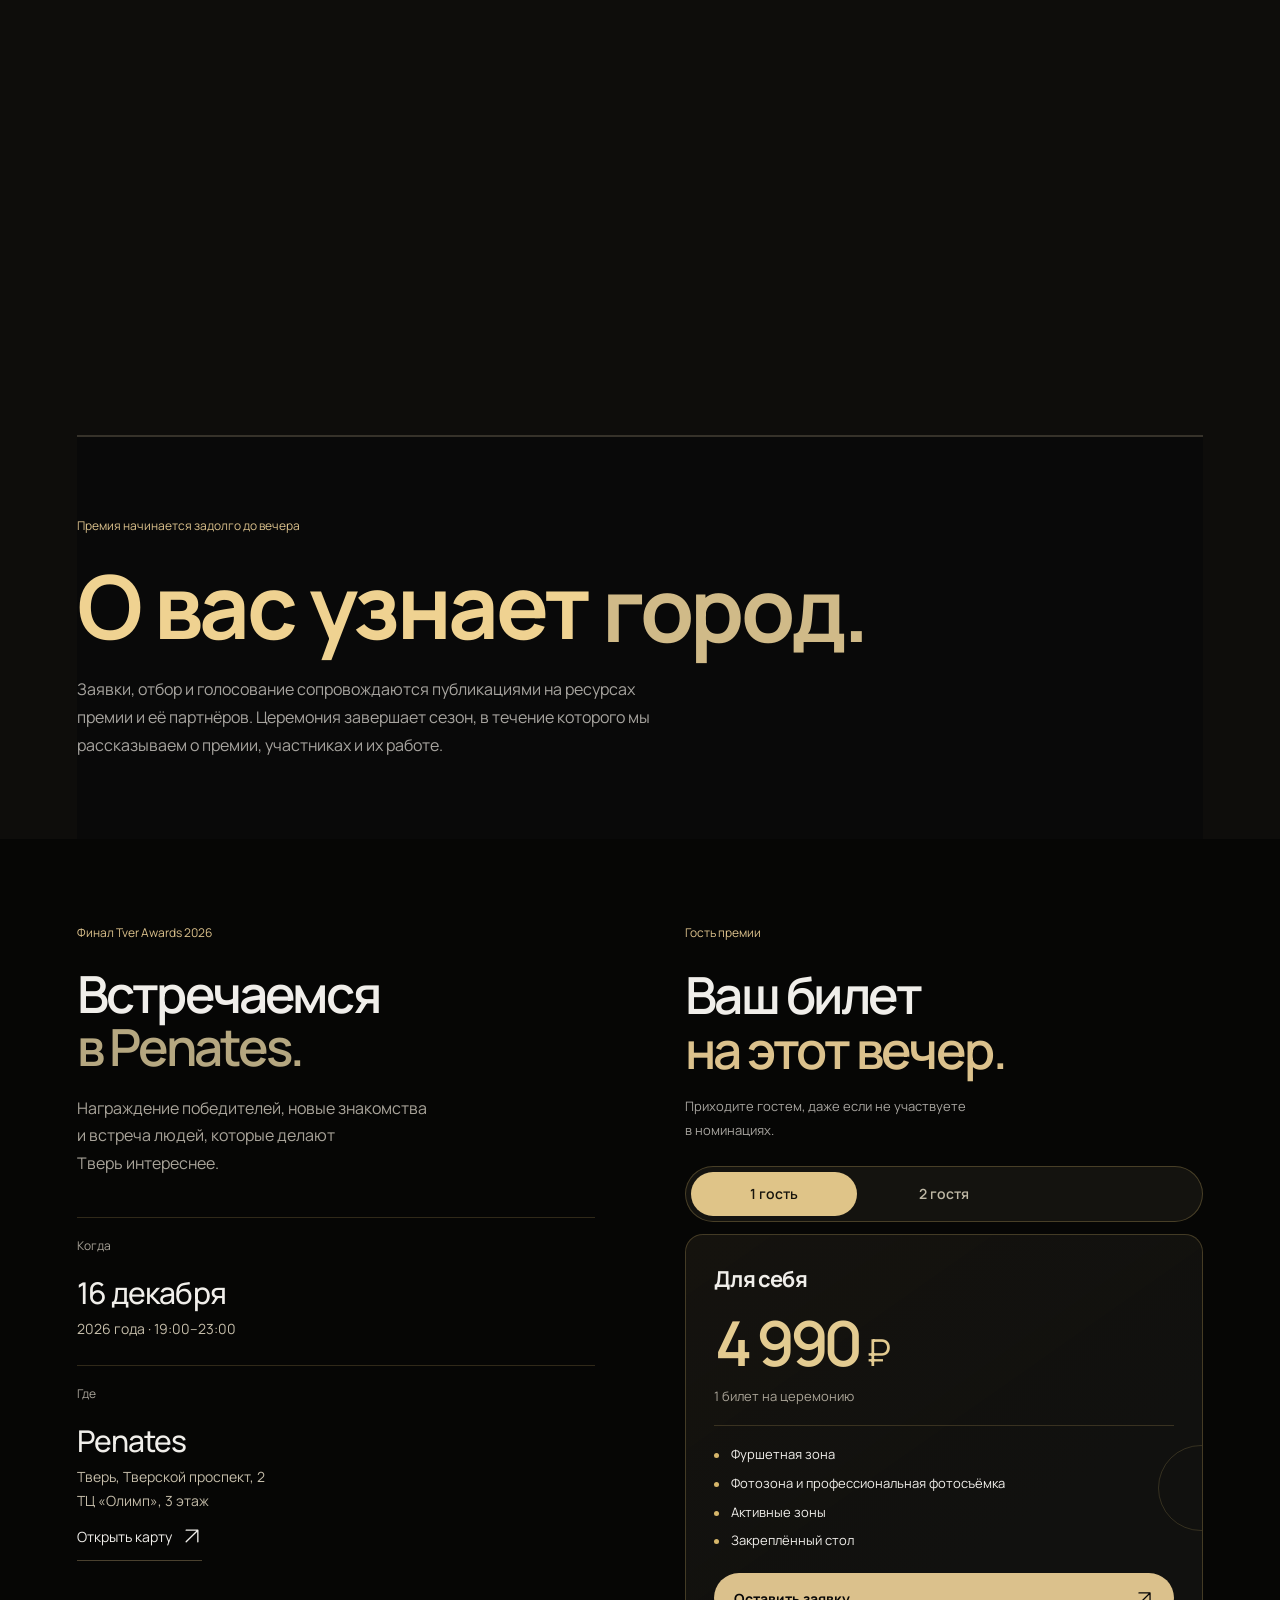
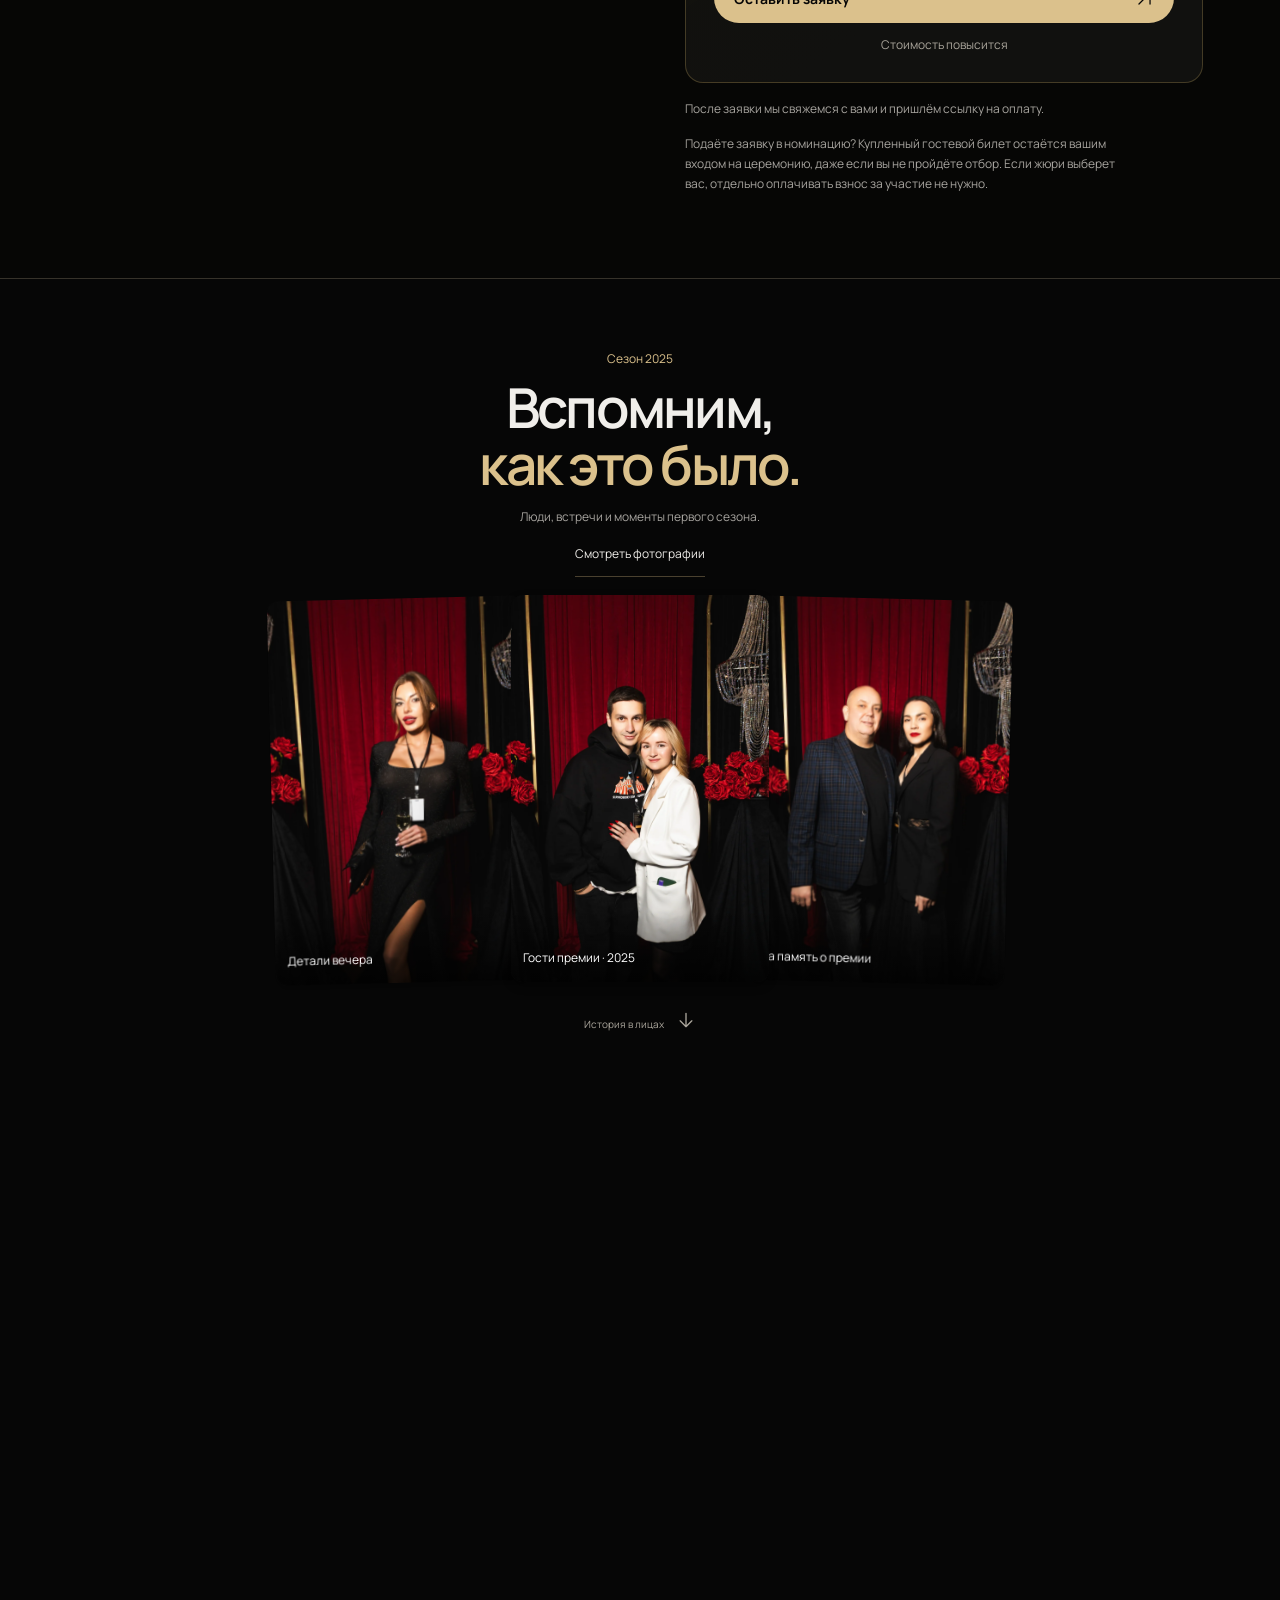
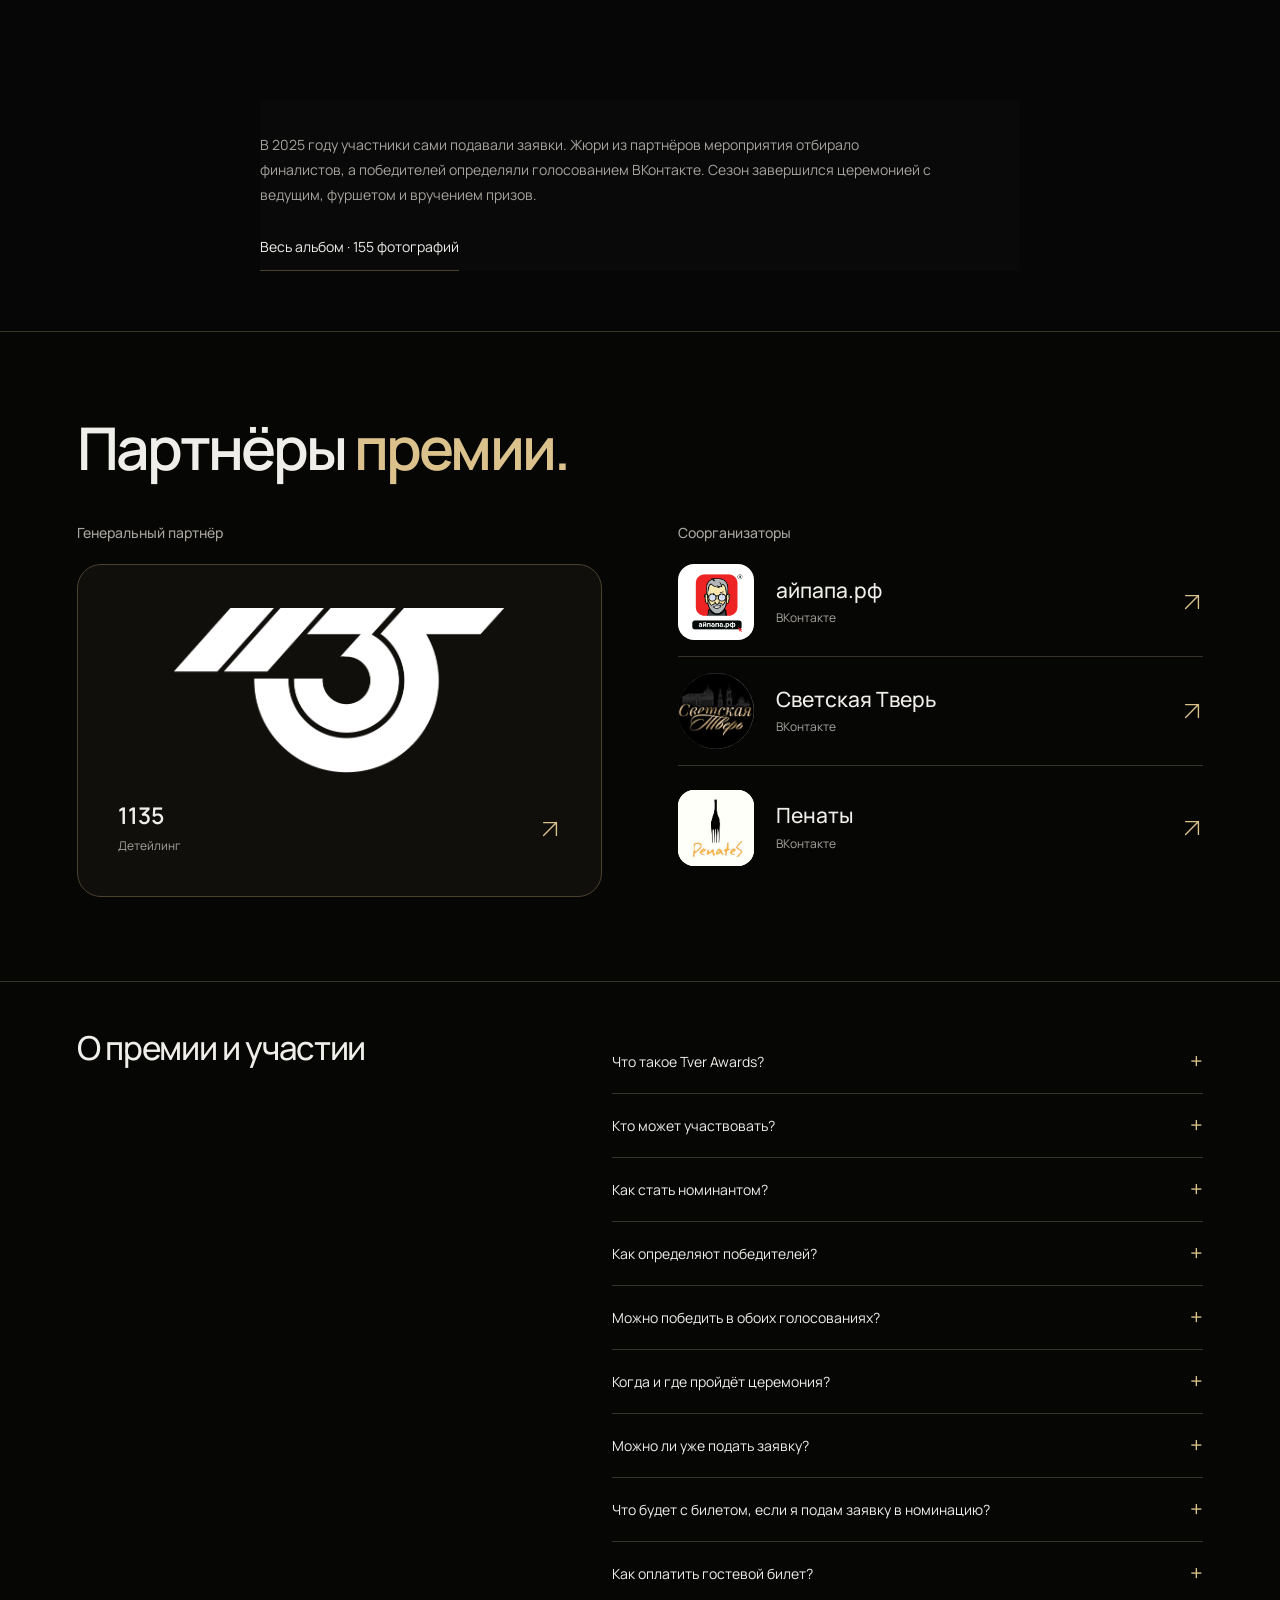
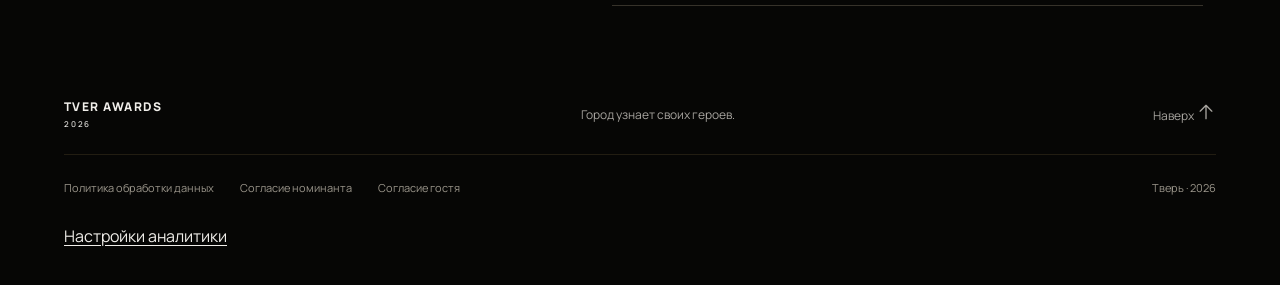
==== commit 7d260a46: "Handle form preparation failures and show actionable connection errors" ====
--- a/variant-3/index.html
+++ b/variant-3/index.html
@@ -20,7 +20,7 @@
 <meta name="twitter:card" content="summary_large_image">
 <meta name="theme-color" content="#090909">
 <link rel="icon" href="data:image/svg+xml,%3Csvg xmlns='http://www.w3.org/2000/svg' viewBox='0 0 64 64'%3E%3Crect width='64' height='64' rx='12' fill='%23090909'/%3E%3Cpath d='M12 48L32 10l20 38H40l-8-17-8 17Z' fill='%23d6b66a'/%3E%3C/svg%3E">
-<link rel="stylesheet" href="/variant-3/base.css?v=20261022launch1"><link rel="stylesheet" href="/variant-3/gallery.css?v=20261022launch1"><link rel="stylesheet" href="/variant-3/story.css?v=20261022launch1"><script src="/variant-3/app.js?v=20261111nominations1" defer></script><script src="/variant-3/motion-engine.js?v=20261022launch1" defer></script><script src="/variant-3/story.js?v=20261022launch1" defer></script><link rel="stylesheet" href="/variant-3/continuity.css?v=20261022launch1"><script src="/variant-3/ring.js?v=20261022launch1" defer></script><script src="/variant-3/continuity.js?v=20261026partners1" defer></script><script src="/variant-3/icons.js?v=20261022launch1" defer></script><link rel="stylesheet" href="/variant-3/participation.css?v=20261022nominations1"><link rel="stylesheet" href="/variant-3/compact.css?v=20261022launch1"><script src="/variant-3/compact.js?v=20261111prices1" defer></script><link rel="stylesheet" href="/variant-3/restored.css?v=20261022launch1"><link rel="stylesheet" href="/variant-3/motion.css?v=20261022launch1"><script src="/site-config.js?v=20261103forms1" defer></script><script src="/variant-3/form-validation.js?v=20261023nocheck" defer></script><script src="/variant-3/requests.js?v=20261103forms1" defer></script><link rel="stylesheet" href="/variant-3/memory-scene.css?v=20261022launch1"><link rel="stylesheet" href="/variant-3/cinematic.css?v=20261022launch1"><script src="/variant-3/cinematic.js?v=20261022launch1" defer></script><link rel="stylesheet" href="/variant-3/analytics-consent.css?v=20261027consent1"><script src="/variant-3/analytics-consent.js?v=20261103forms1" defer></script><link rel="stylesheet" href="/variant-3/partners.css?v=20261029penates1">
+<link rel="stylesheet" href="/variant-3/base.css?v=20261022launch1"><link rel="stylesheet" href="/variant-3/gallery.css?v=20261022launch1"><link rel="stylesheet" href="/variant-3/story.css?v=20261022launch1"><script src="/variant-3/app.js?v=20261111nominations1" defer></script><script src="/variant-3/motion-engine.js?v=20261022launch1" defer></script><script src="/variant-3/story.js?v=20261022launch1" defer></script><link rel="stylesheet" href="/variant-3/continuity.css?v=20261022launch1"><script src="/variant-3/ring.js?v=20261022launch1" defer></script><script src="/variant-3/continuity.js?v=20261026partners1" defer></script><script src="/variant-3/icons.js?v=20261022launch1" defer></script><link rel="stylesheet" href="/variant-3/participation.css?v=20261022nominations1"><link rel="stylesheet" href="/variant-3/compact.css?v=20261022launch1"><script src="/variant-3/compact.js?v=20261111prices1" defer></script><link rel="stylesheet" href="/variant-3/restored.css?v=20261022launch1"><link rel="stylesheet" href="/variant-3/motion.css?v=20261022launch1"><script src="/site-config.js?v=20261103forms1" defer></script><script src="/variant-3/form-validation.js?v=20261023nocheck" defer></script><script src="/variant-3/requests.js?v=20261114resilience1" defer></script><link rel="stylesheet" href="/variant-3/memory-scene.css?v=20261022launch1"><link rel="stylesheet" href="/variant-3/cinematic.css?v=20261022launch1"><script src="/variant-3/cinematic.js?v=20261022launch1" defer></script><link rel="stylesheet" href="/variant-3/analytics-consent.css?v=20261027consent1"><script src="/variant-3/analytics-consent.js?v=20261103forms1" defer></script><link rel="stylesheet" href="/variant-3/partners.css?v=20261029penates1">
 <script type="application/ld+json">{"@context":"https://schema.org","@graph":[{"@type":"WebSite","@id":"https://tver-awards.ru/#website","url":"https://tver-awards.ru/","name":"Tver Awards","alternateName":"Тверь Эвордс","inLanguage":"ru-RU"},{"@type":"Event","@id":"https://tver-awards.ru/#event","name":"Tver Awards 2026 — церемония премии года в Твери","url":"https://tver-awards.ru/","description":"Церемония награждения победителей Tver Awards 2026. Десять номинаций для специалистов и творческих проектов Твери. В каждой номинации отмечаем выбор людей и выбор экспертов.","startDate":"2026-12-16T19:00:00+03:00","endDate":"2026-12-16T23:00:00+03:00","eventStatus":"https://schema.org/EventScheduled","eventAttendanceMode":"https://schema.org/OfflineEventAttendanceMode","image":["https://tver-awards.ru/photos/6E6A4676.webp","https://tver-awards.ru/photos/6E6A4711.webp"],"location":{"@type":"Place","name":"Penates (Пенаты)","address":{"@type":"PostalAddress","streetAddress":"Тверской проспект, 2, ТЦ «Олимп», 3 этаж","addressLocality":"Тверь","addressRegion":"Тверская область","addressCountry":"RU"}},"organizer":{"@type":"Organization","name":"ИП Лебедев Владислав Валерьевич","url":"https://tver-awards.ru/"}}]}</script>
 <meta name="google-site-verification" content="hQDJFz3rLdV8tsciXYeJGJTNX1Gy1mduPp4gABZJcs0" />
 </head>
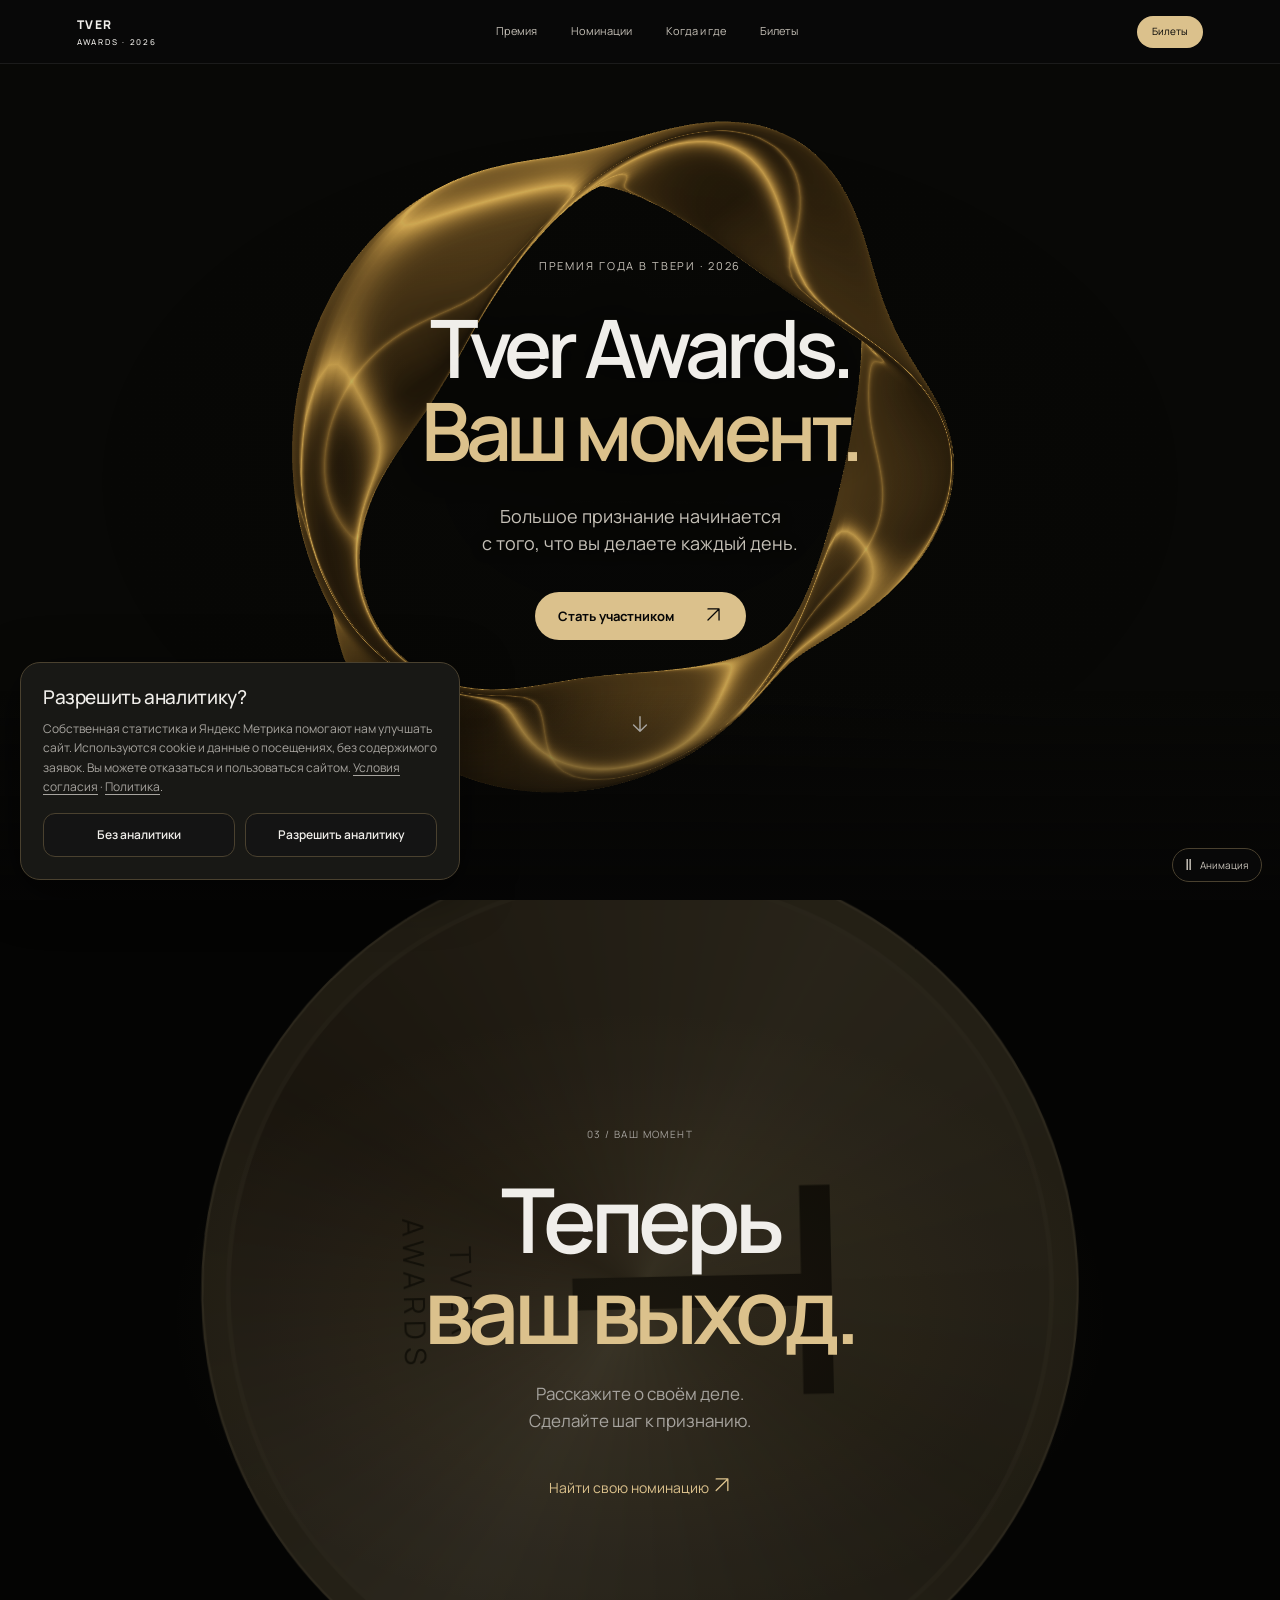
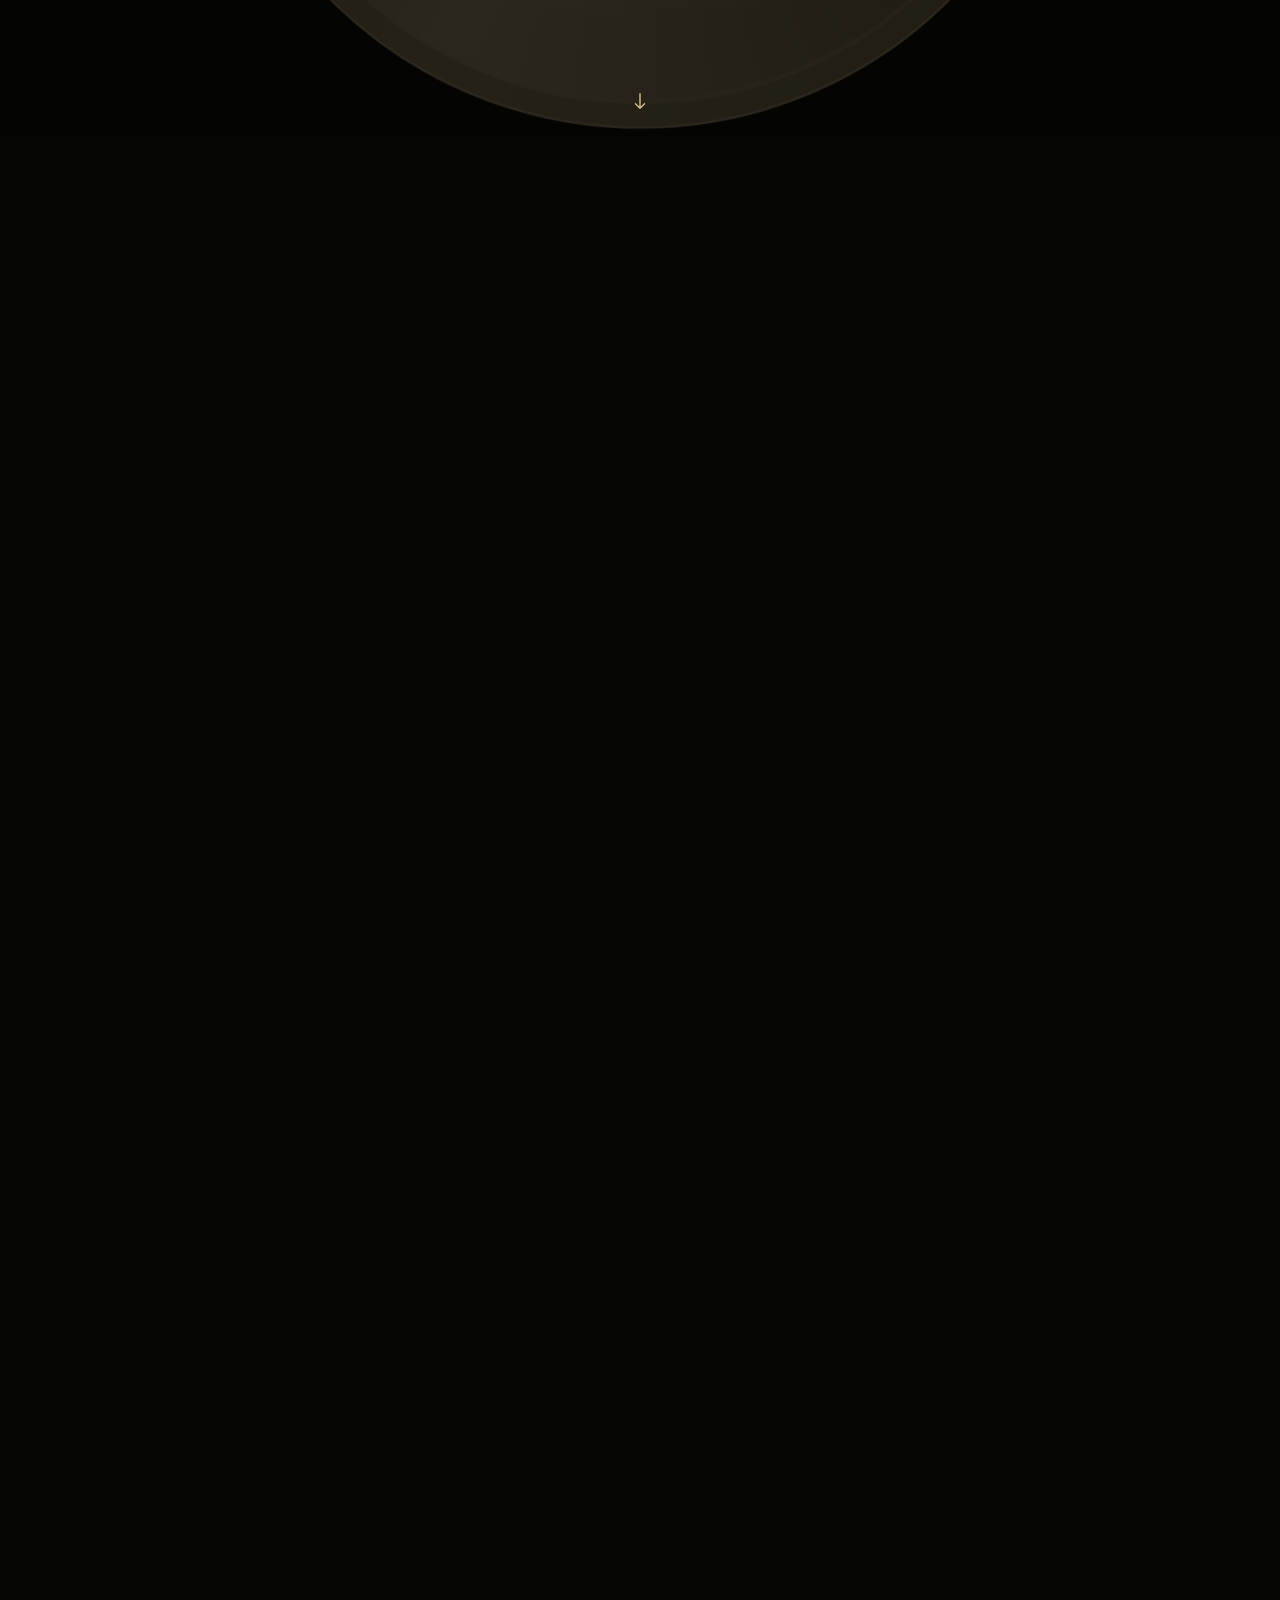
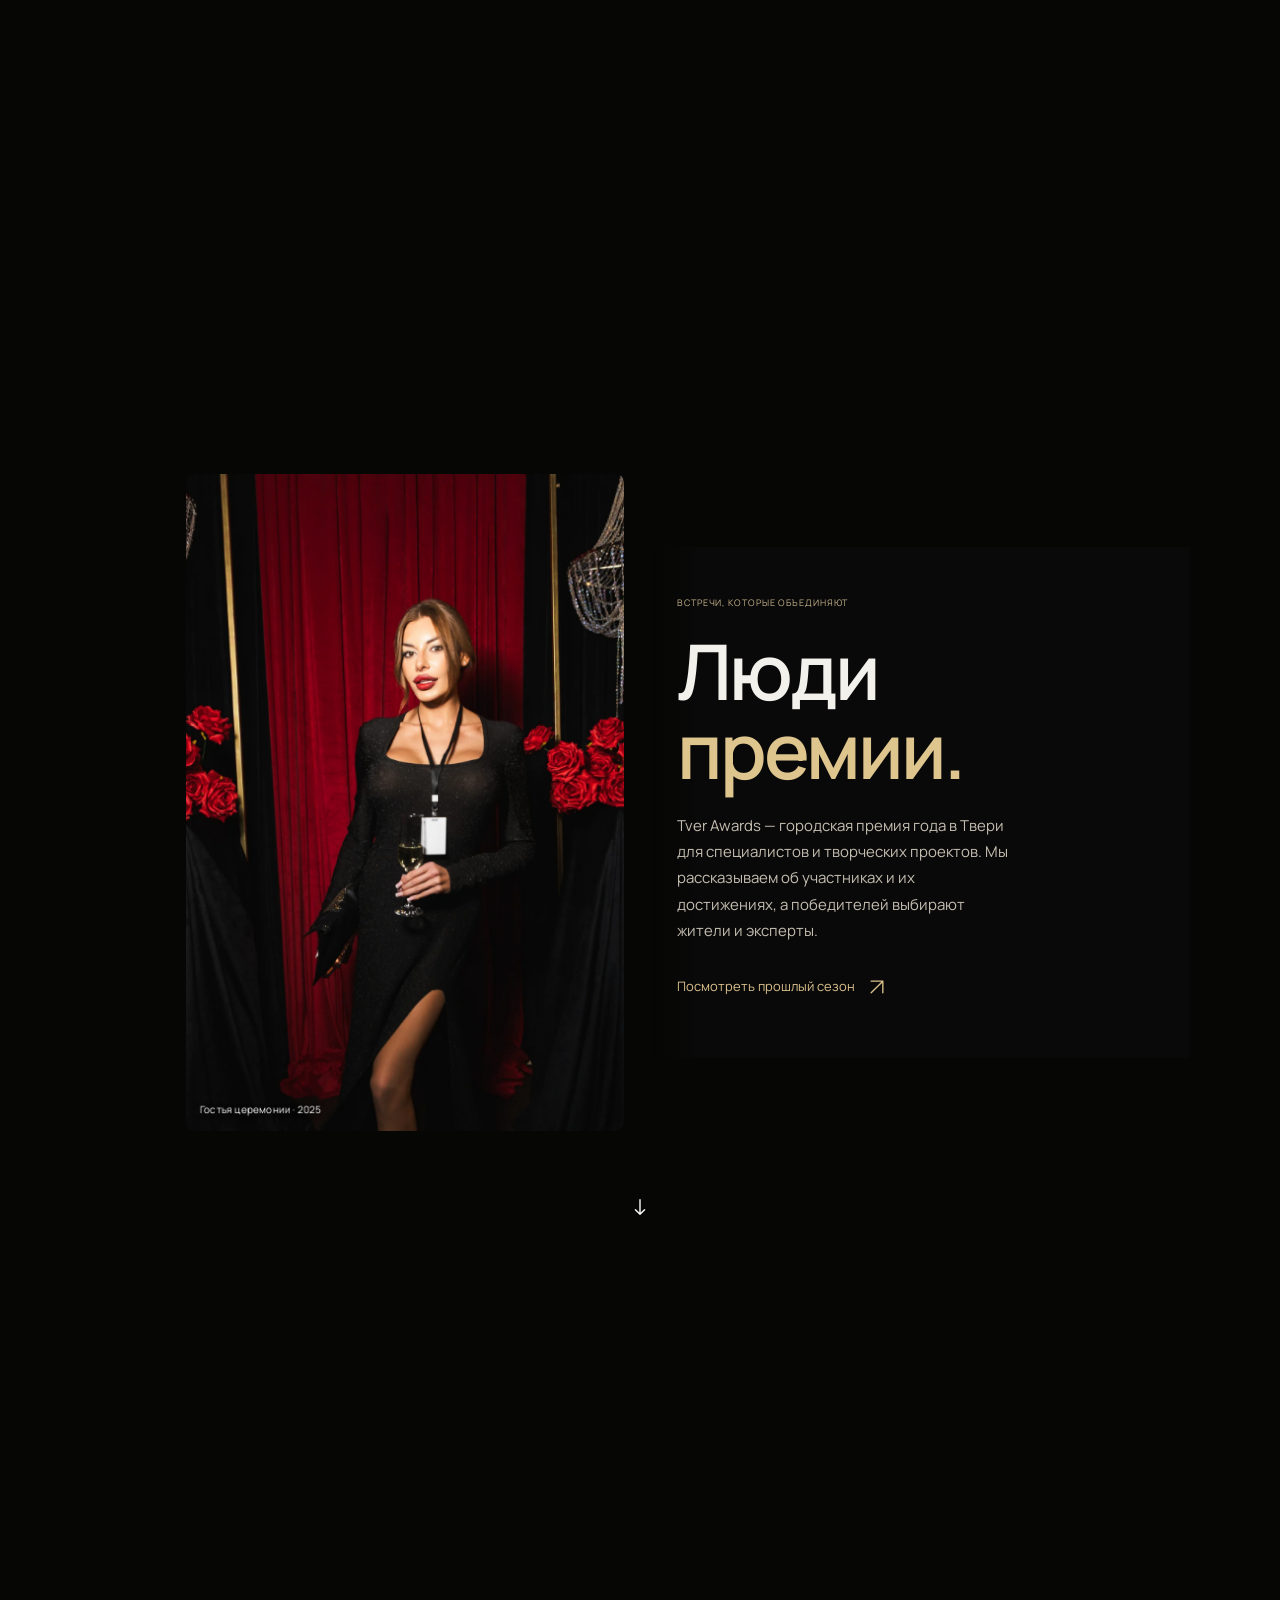
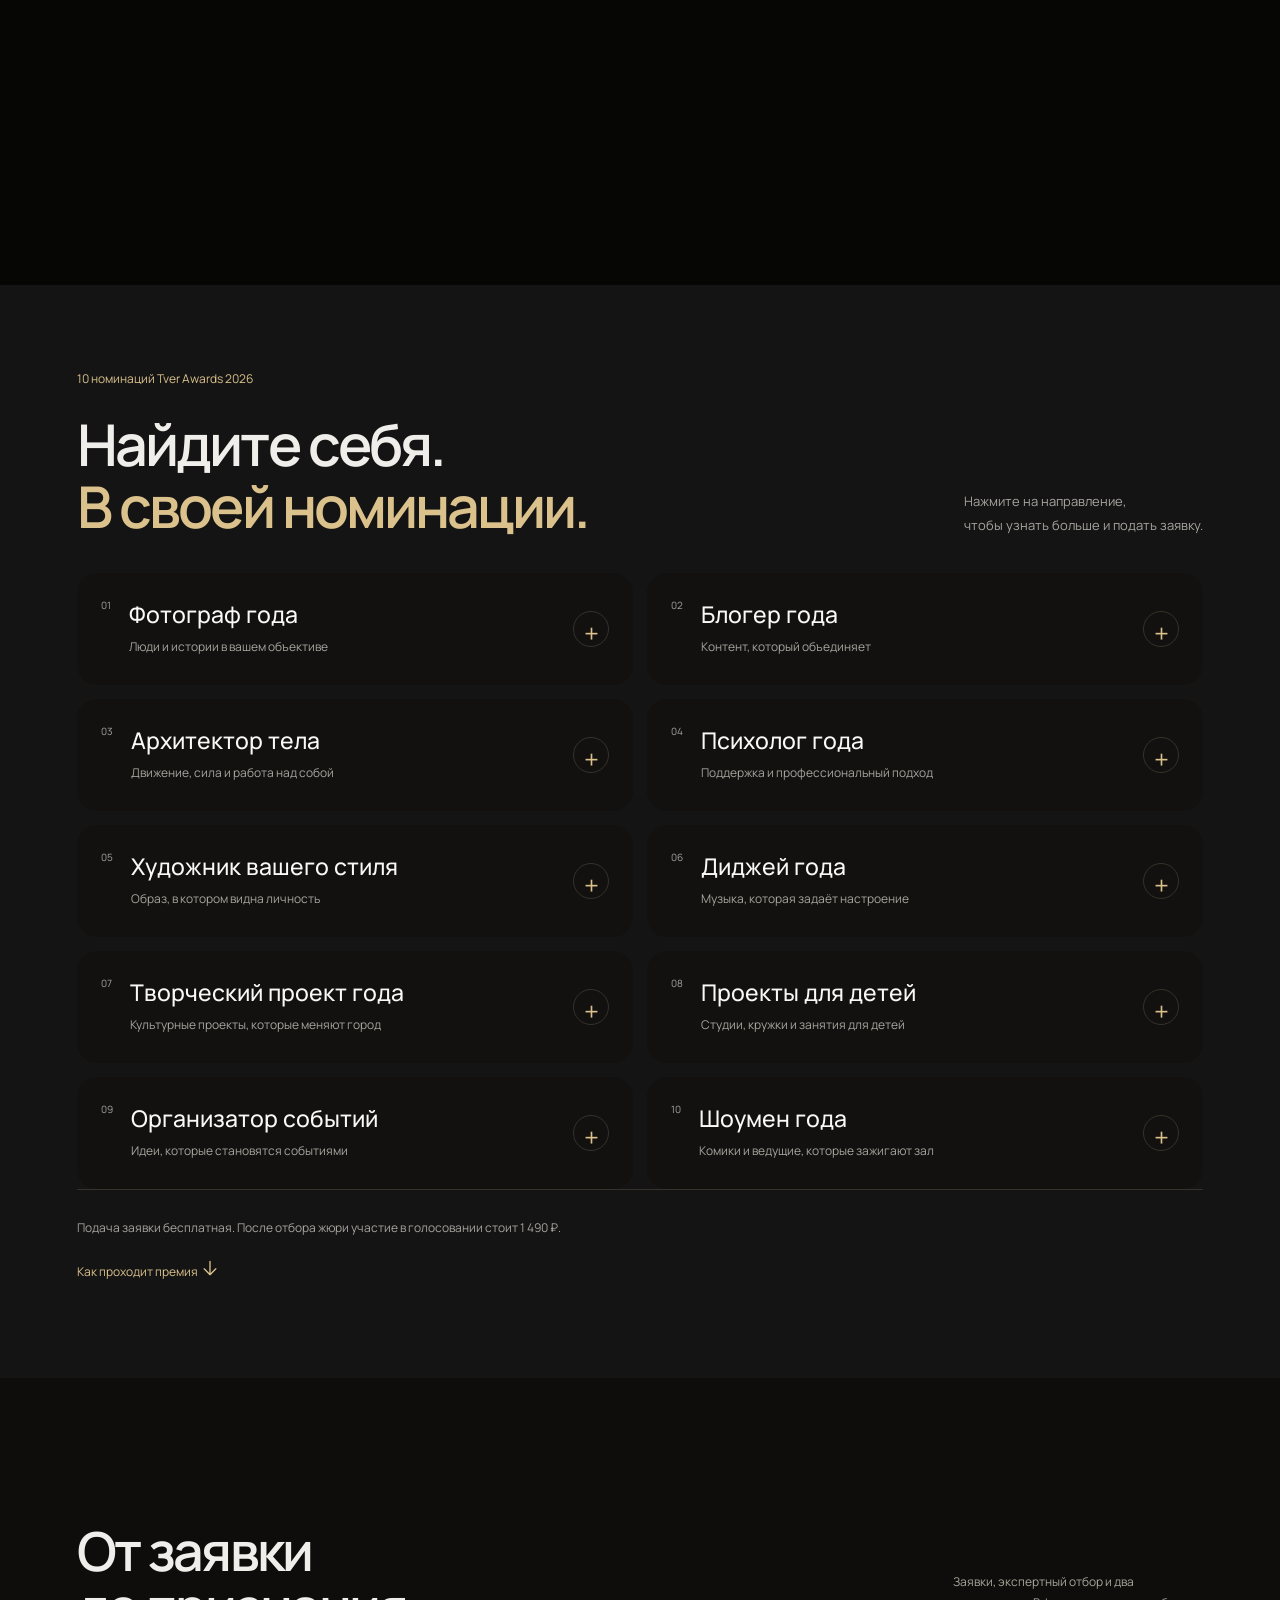
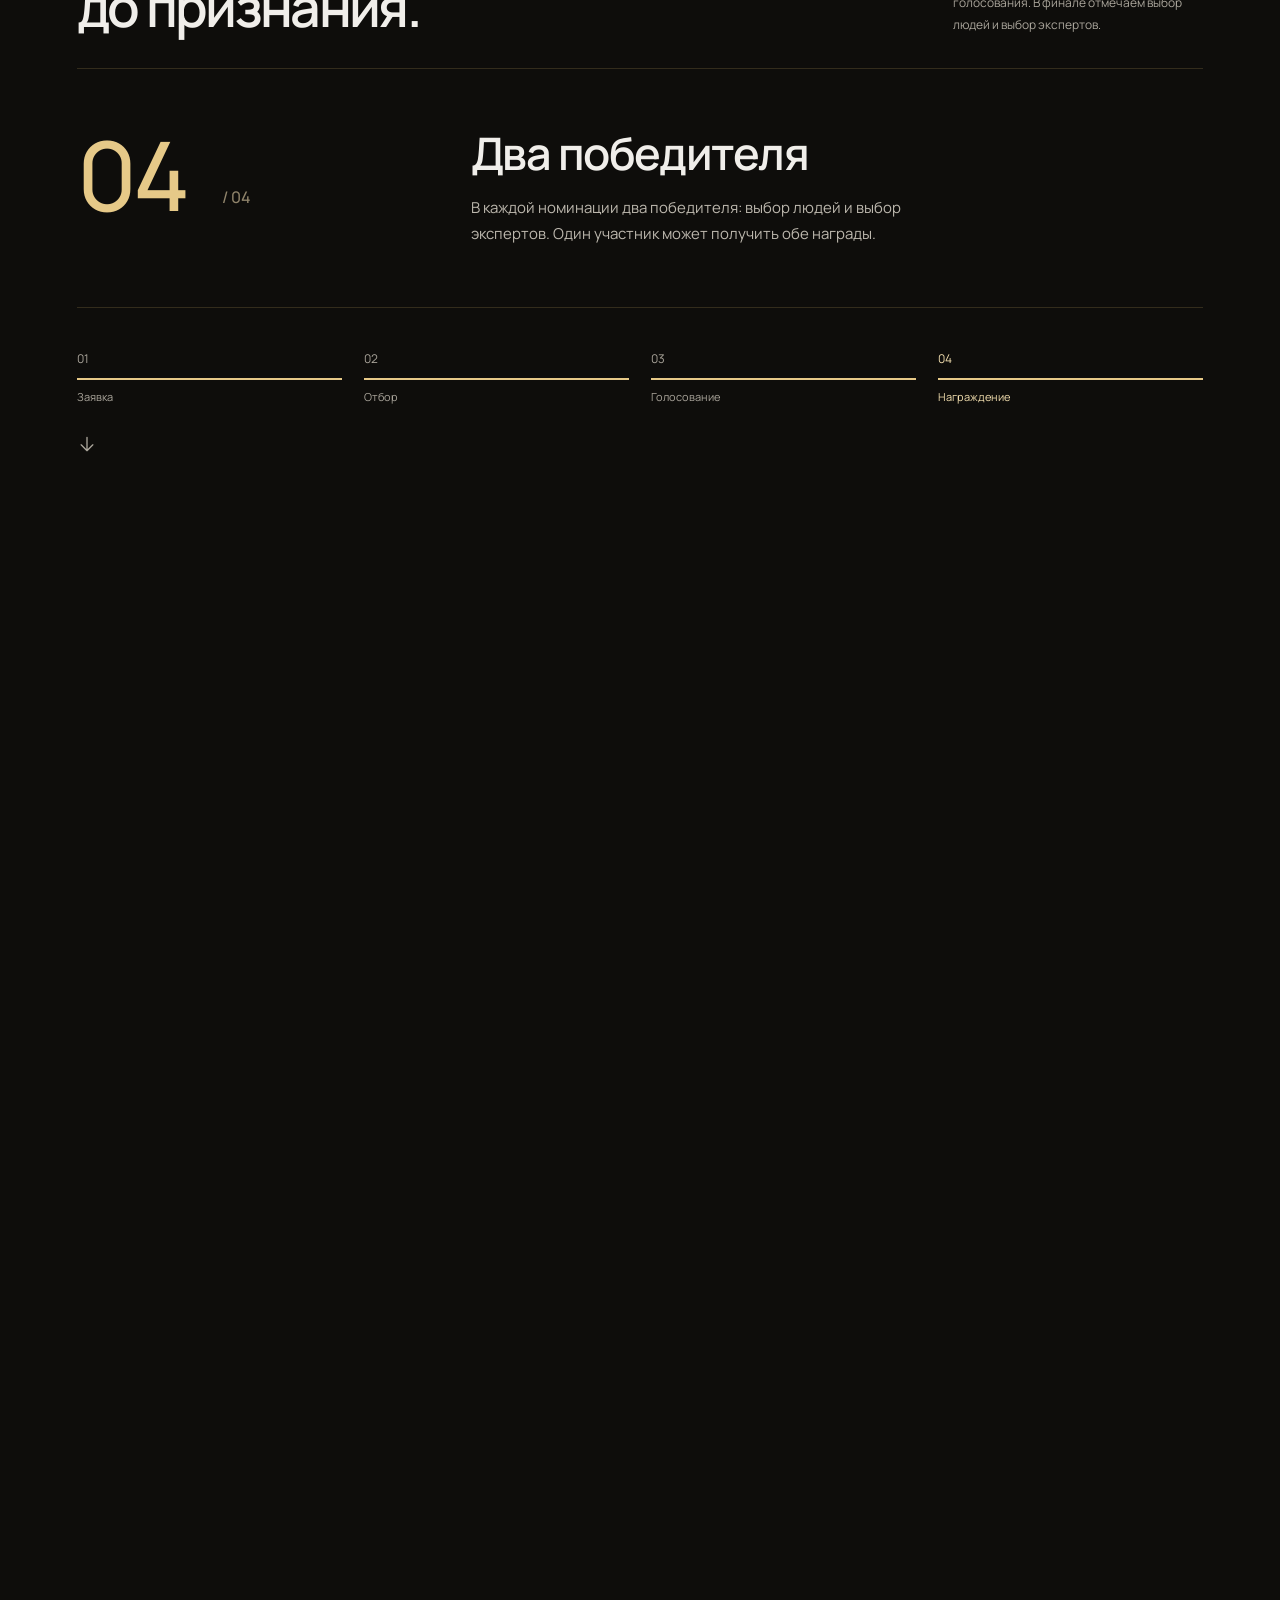
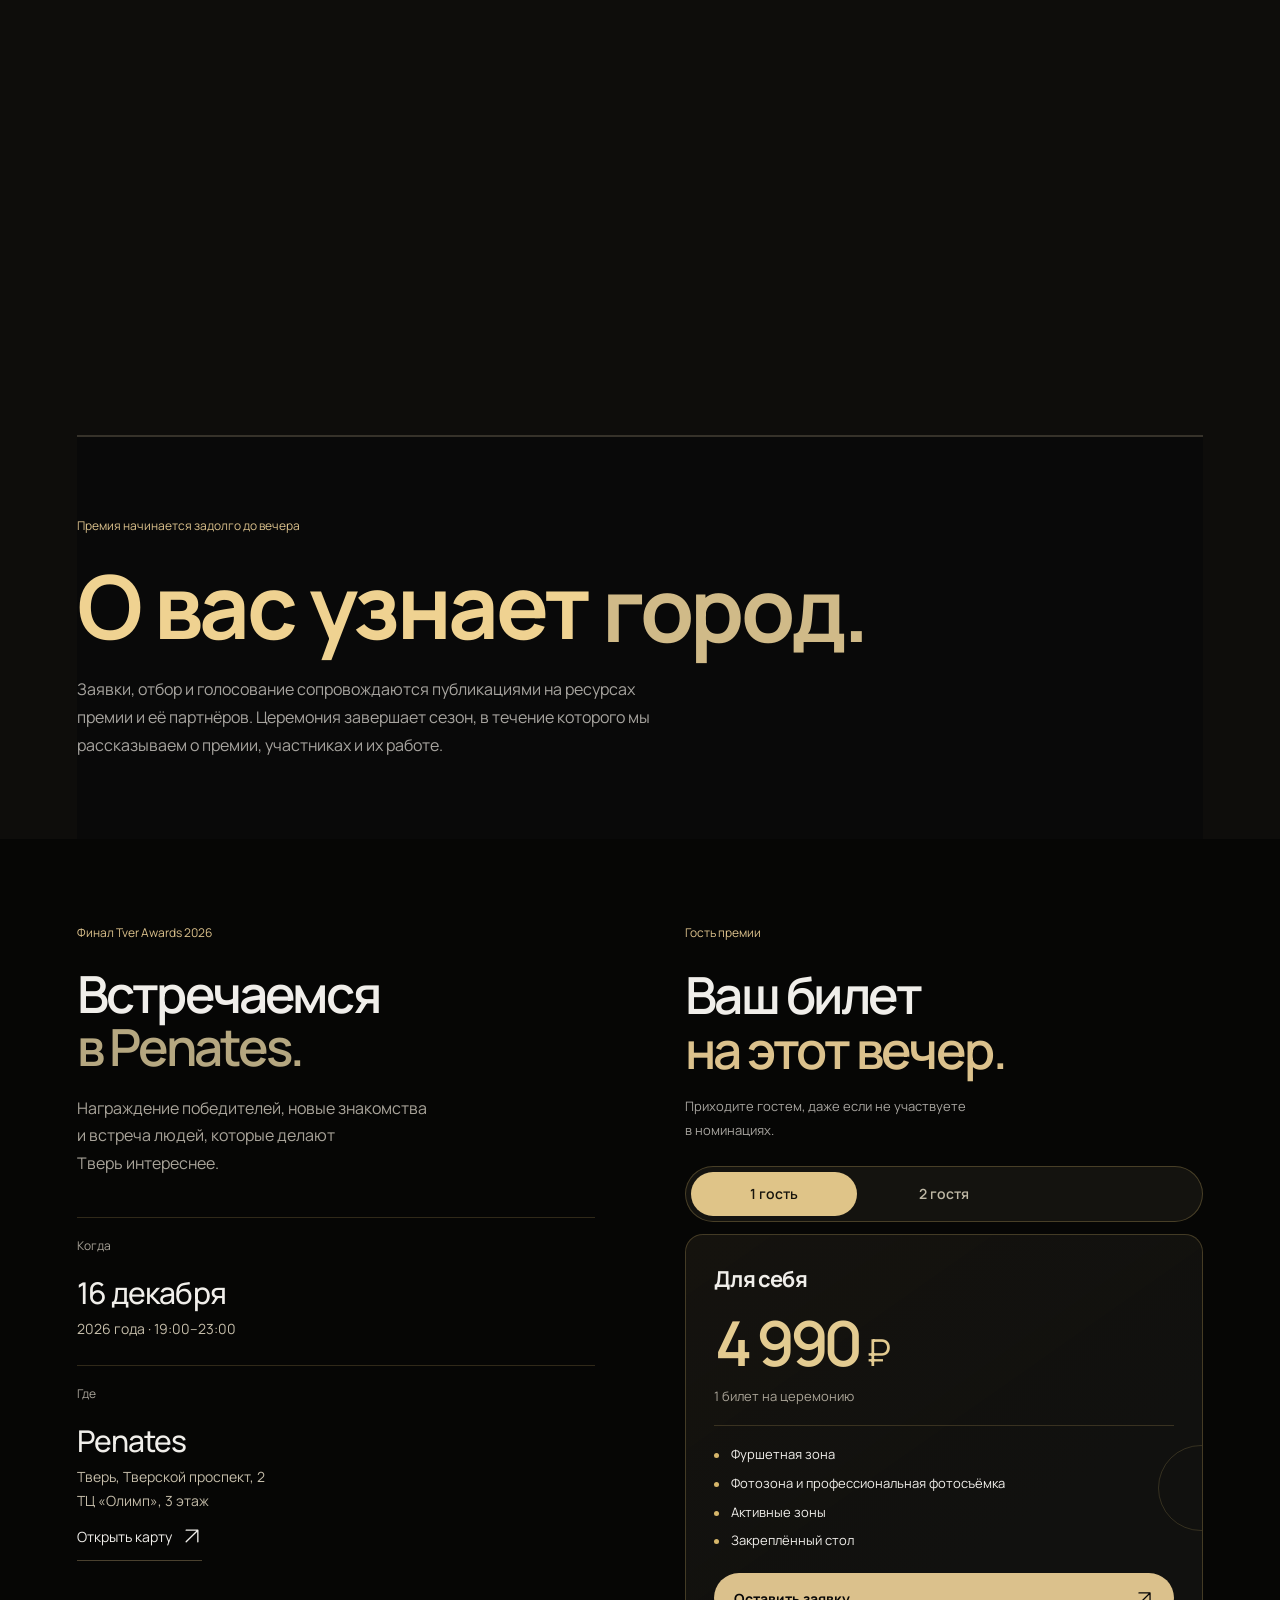
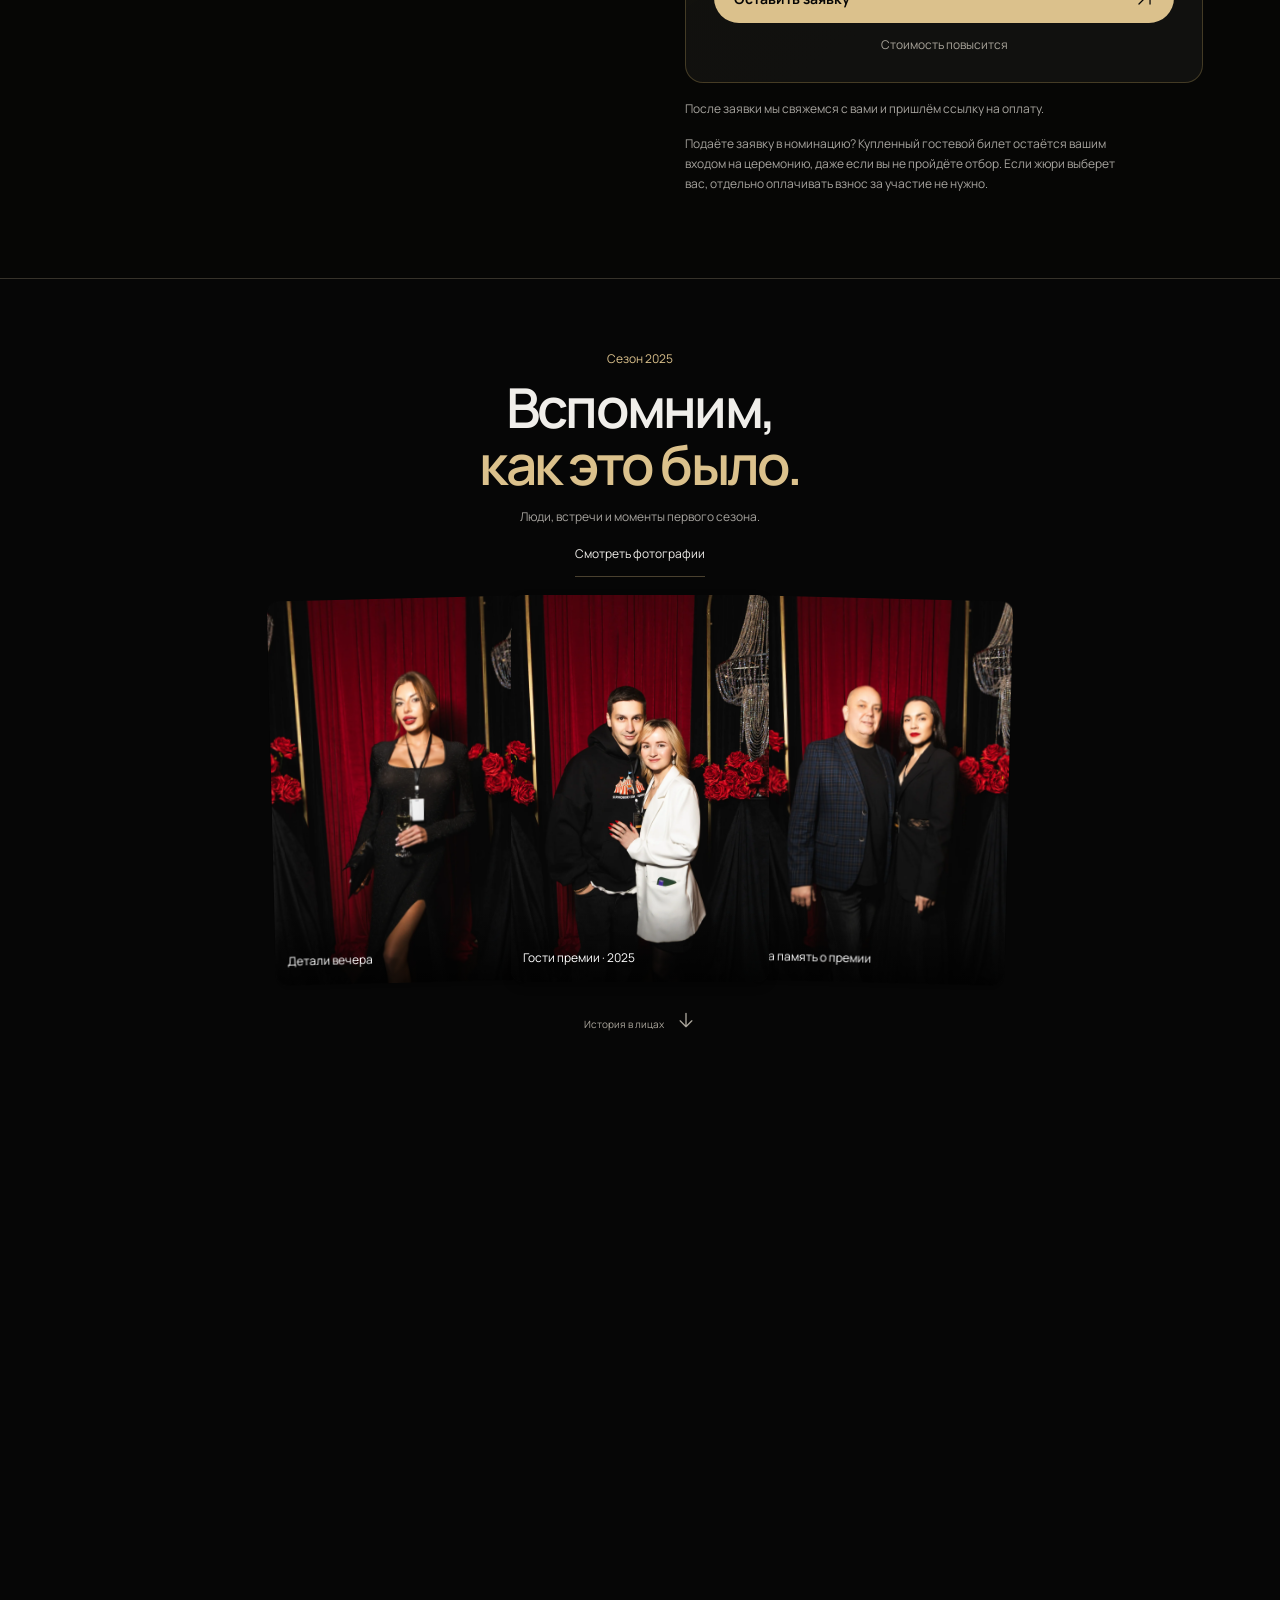
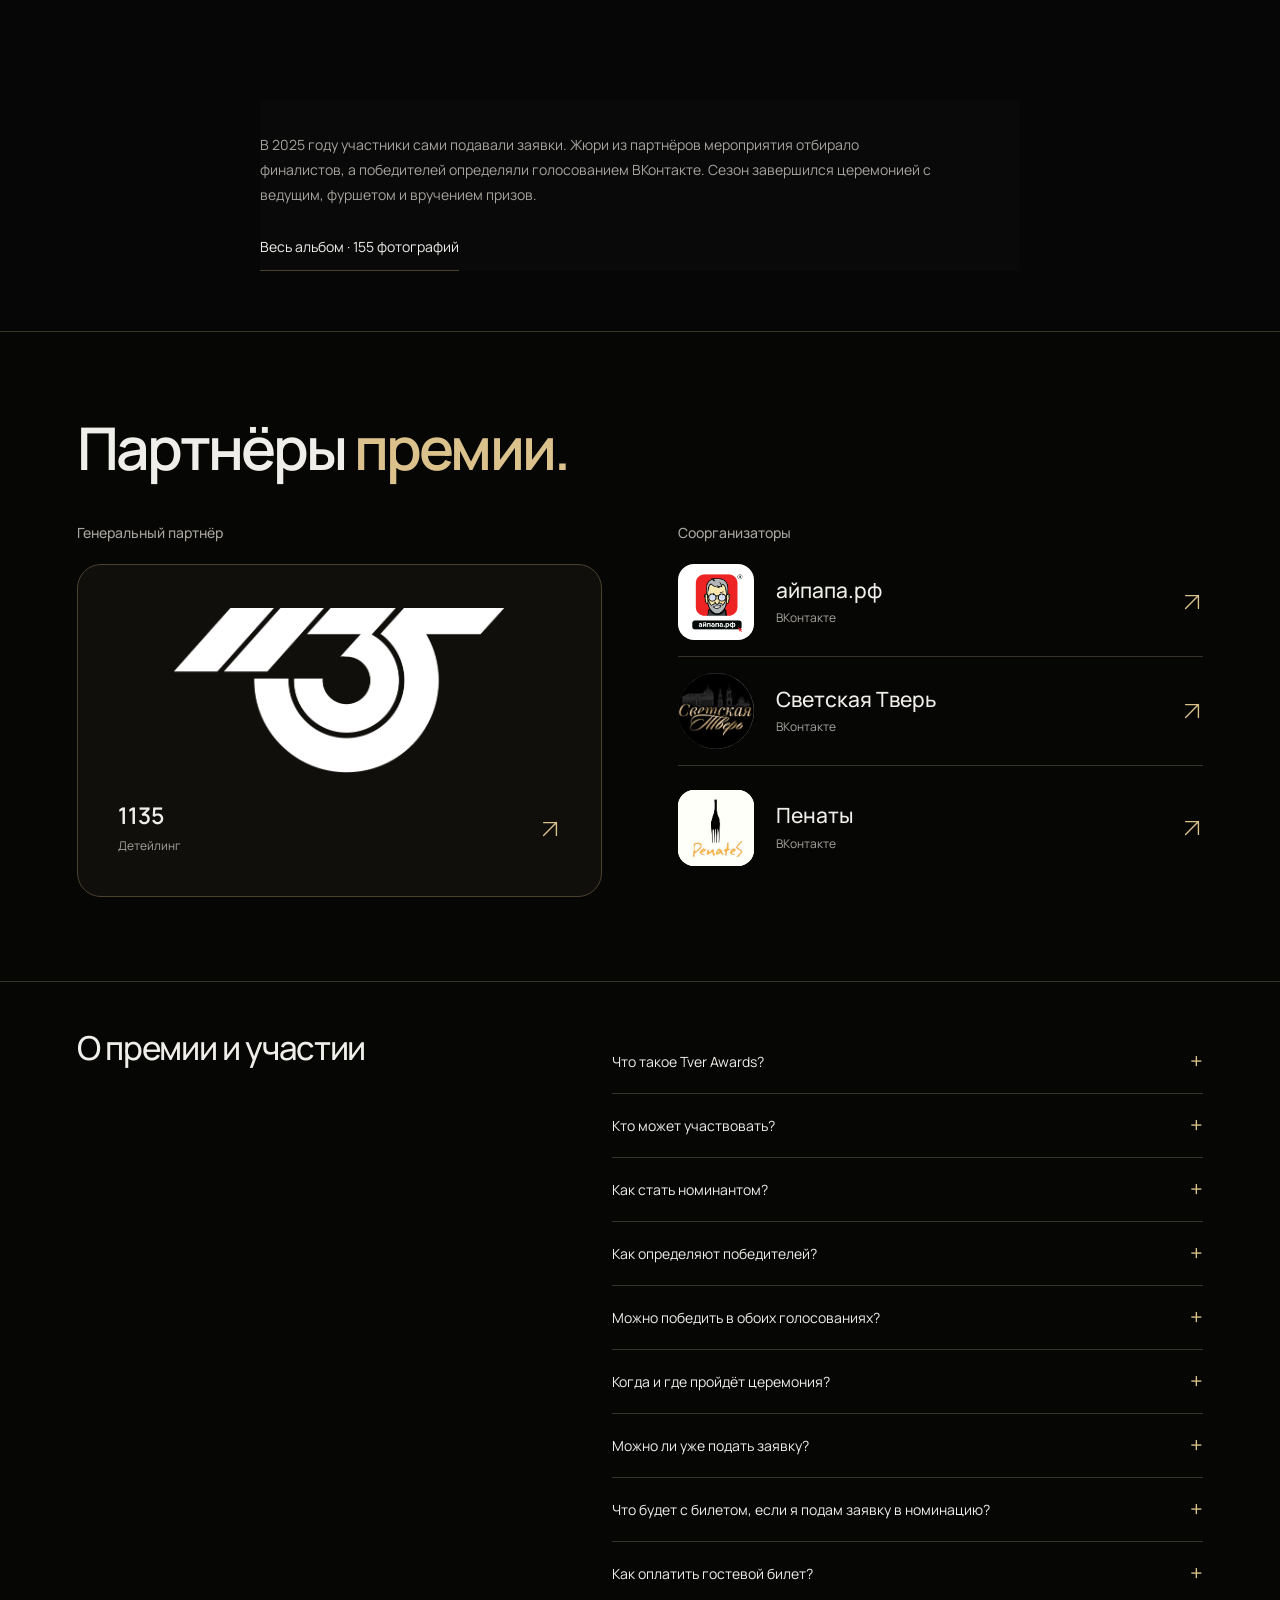
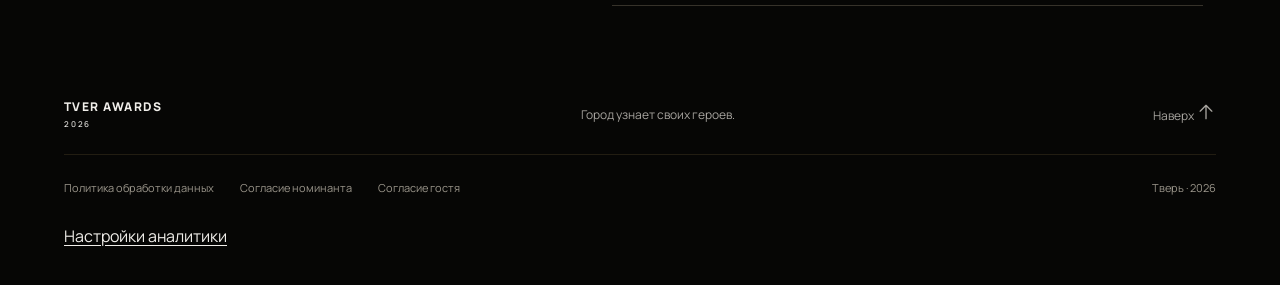
==== commit 8acdb84f: "Route applications through Pages with idempotent fallback and copy recovery" ====
--- a/variant-3/index.html
+++ b/variant-3/index.html
@@ -20,7 +20,7 @@
 <meta name="twitter:card" content="summary_large_image">
 <meta name="theme-color" content="#090909">
 <link rel="icon" href="data:image/svg+xml,%3Csvg xmlns='http://www.w3.org/2000/svg' viewBox='0 0 64 64'%3E%3Crect width='64' height='64' rx='12' fill='%23090909'/%3E%3Cpath d='M12 48L32 10l20 38H40l-8-17-8 17Z' fill='%23d6b66a'/%3E%3C/svg%3E">
-<link rel="stylesheet" href="/variant-3/base.css?v=20261022launch1"><link rel="stylesheet" href="/variant-3/gallery.css?v=20261022launch1"><link rel="stylesheet" href="/variant-3/story.css?v=20261022launch1"><script src="/variant-3/app.js?v=20261111nominations1" defer></script><script src="/variant-3/motion-engine.js?v=20261022launch1" defer></script><script src="/variant-3/story.js?v=20261022launch1" defer></script><link rel="stylesheet" href="/variant-3/continuity.css?v=20261022launch1"><script src="/variant-3/ring.js?v=20261022launch1" defer></script><script src="/variant-3/continuity.js?v=20261026partners1" defer></script><script src="/variant-3/icons.js?v=20261022launch1" defer></script><link rel="stylesheet" href="/variant-3/participation.css?v=20261022nominations1"><link rel="stylesheet" href="/variant-3/compact.css?v=20261022launch1"><script src="/variant-3/compact.js?v=20261111prices1" defer></script><link rel="stylesheet" href="/variant-3/restored.css?v=20261022launch1"><link rel="stylesheet" href="/variant-3/motion.css?v=20261022launch1"><script src="/site-config.js?v=20261103forms1" defer></script><script src="/variant-3/form-validation.js?v=20261023nocheck" defer></script><script src="/variant-3/requests.js?v=20261114resilience1" defer></script><link rel="stylesheet" href="/variant-3/memory-scene.css?v=20261022launch1"><link rel="stylesheet" href="/variant-3/cinematic.css?v=20261022launch1"><script src="/variant-3/cinematic.js?v=20261022launch1" defer></script><link rel="stylesheet" href="/variant-3/analytics-consent.css?v=20261027consent1"><script src="/variant-3/analytics-consent.js?v=20261103forms1" defer></script><link rel="stylesheet" href="/variant-3/partners.css?v=20261029penates1">
+<link rel="stylesheet" href="/variant-3/base.css?v=20261022launch1"><link rel="stylesheet" href="/variant-3/gallery.css?v=20261022launch1"><link rel="stylesheet" href="/variant-3/story.css?v=20261022launch1"><script src="/variant-3/app.js?v=20261111nominations1" defer></script><script src="/variant-3/motion-engine.js?v=20261022launch1" defer></script><script src="/variant-3/story.js?v=20261022launch1" defer></script><link rel="stylesheet" href="/variant-3/continuity.css?v=20261022launch1"><script src="/variant-3/ring.js?v=20261022launch1" defer></script><script src="/variant-3/continuity.js?v=20261026partners1" defer></script><script src="/variant-3/icons.js?v=20261022launch1" defer></script><link rel="stylesheet" href="/variant-3/participation.css?v=20261022nominations1"><link rel="stylesheet" href="/variant-3/compact.css?v=20261022launch1"><script src="/variant-3/compact.js?v=20261111prices1" defer></script><link rel="stylesheet" href="/variant-3/restored.css?v=20261022launch1"><link rel="stylesheet" href="/variant-3/motion.css?v=20261022launch1"><script src="/site-config.js?v=20261117gateway1" defer></script><script src="/variant-3/form-validation.js?v=20261023nocheck" defer></script><script src="/variant-3/requests.js?v=20261117gateway1" defer></script><link rel="stylesheet" href="/variant-3/memory-scene.css?v=20261022launch1"><link rel="stylesheet" href="/variant-3/cinematic.css?v=20261022launch1"><script src="/variant-3/cinematic.js?v=20261022launch1" defer></script><link rel="stylesheet" href="/variant-3/analytics-consent.css?v=20261027consent1"><script src="/variant-3/analytics-consent.js?v=20261103forms1" defer></script><link rel="stylesheet" href="/variant-3/partners.css?v=20261029penates1">
 <script type="application/ld+json">{"@context":"https://schema.org","@graph":[{"@type":"WebSite","@id":"https://tver-awards.ru/#website","url":"https://tver-awards.ru/","name":"Tver Awards","alternateName":"Тверь Эвордс","inLanguage":"ru-RU"},{"@type":"Event","@id":"https://tver-awards.ru/#event","name":"Tver Awards 2026 — церемония премии года в Твери","url":"https://tver-awards.ru/","description":"Церемония награждения победителей Tver Awards 2026. Десять номинаций для специалистов и творческих проектов Твери. В каждой номинации отмечаем выбор людей и выбор экспертов.","startDate":"2026-12-16T19:00:00+03:00","endDate":"2026-12-16T23:00:00+03:00","eventStatus":"https://schema.org/EventScheduled","eventAttendanceMode":"https://schema.org/OfflineEventAttendanceMode","image":["https://tver-awards.ru/photos/6E6A4676.webp","https://tver-awards.ru/photos/6E6A4711.webp"],"location":{"@type":"Place","name":"Penates (Пенаты)","address":{"@type":"PostalAddress","streetAddress":"Тверской проспект, 2, ТЦ «Олимп», 3 этаж","addressLocality":"Тверь","addressRegion":"Тверская область","addressCountry":"RU"}},"organizer":{"@type":"Organization","name":"ИП Лебедев Владислав Валерьевич","url":"https://tver-awards.ru/"}}]}</script>
 <meta name="google-site-verification" content="hQDJFz3rLdV8tsciXYeJGJTNX1Gy1mduPp4gABZJcs0" />
 </head>
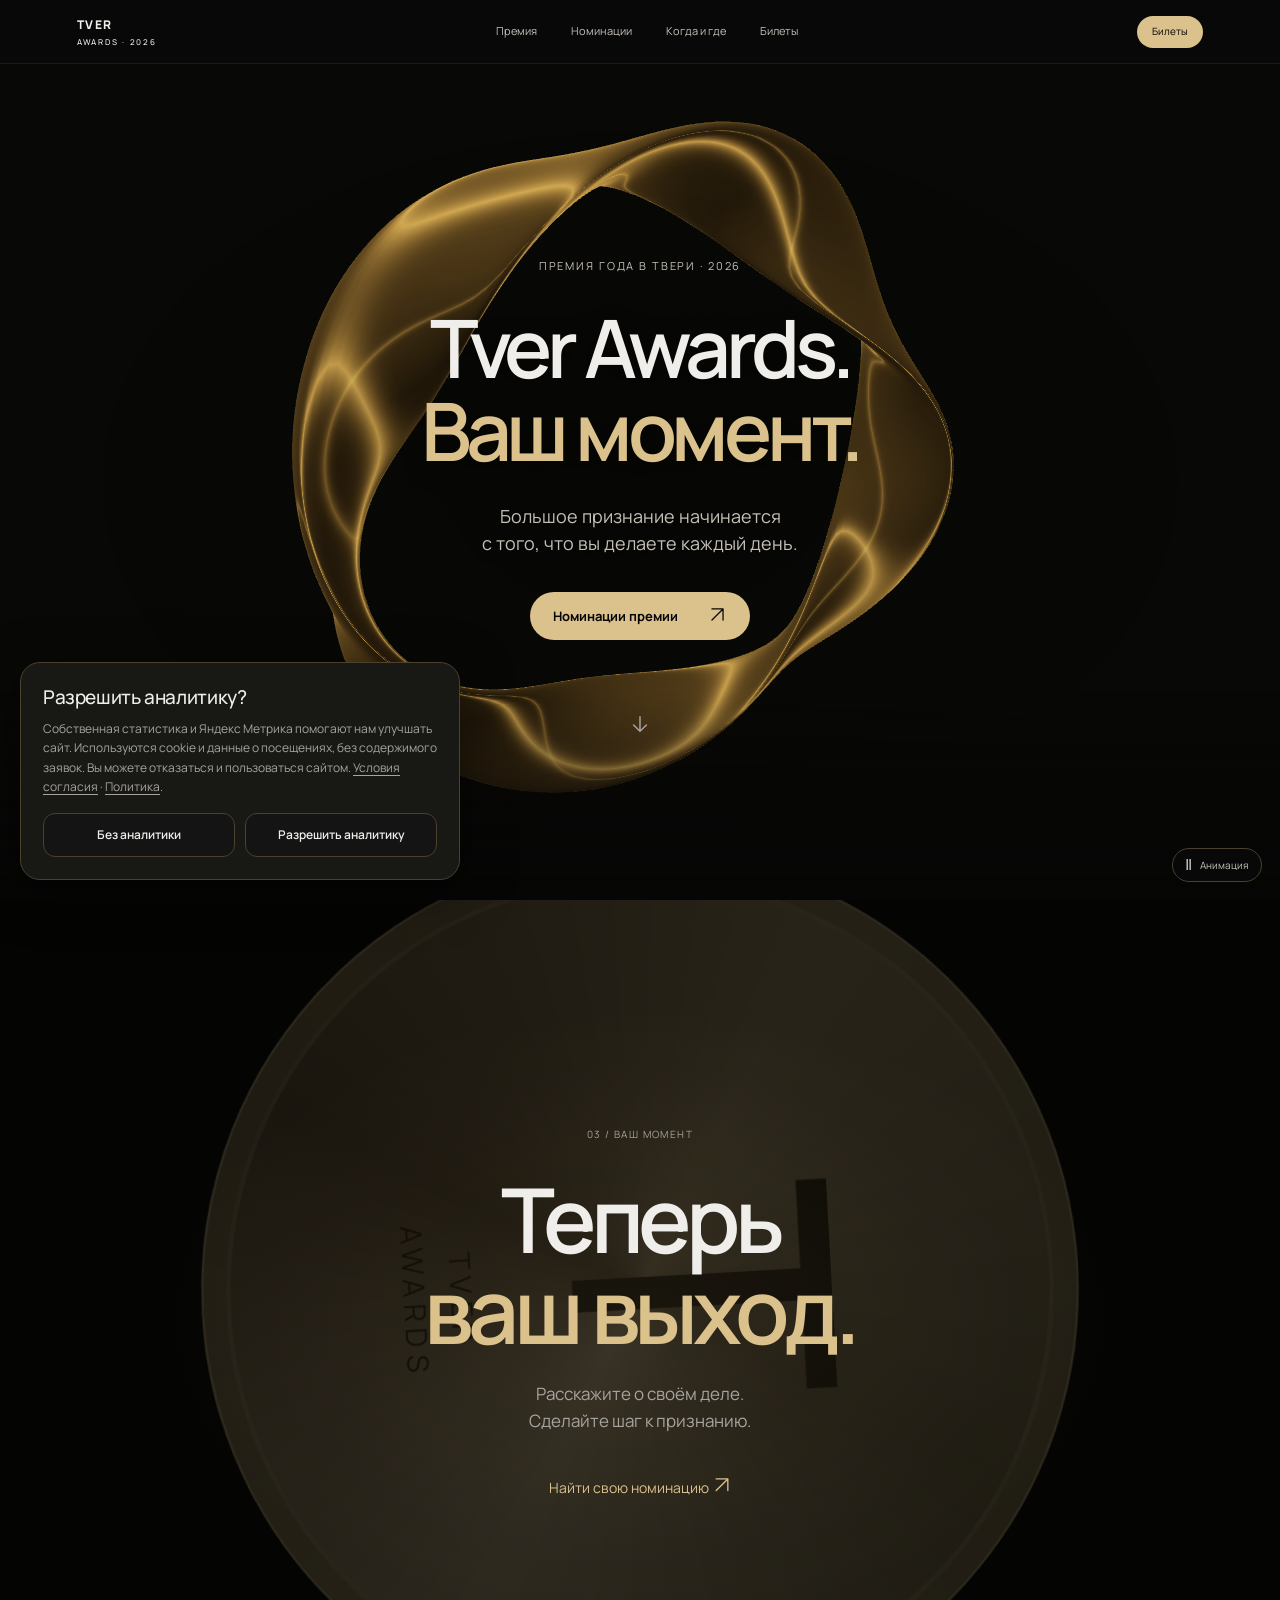
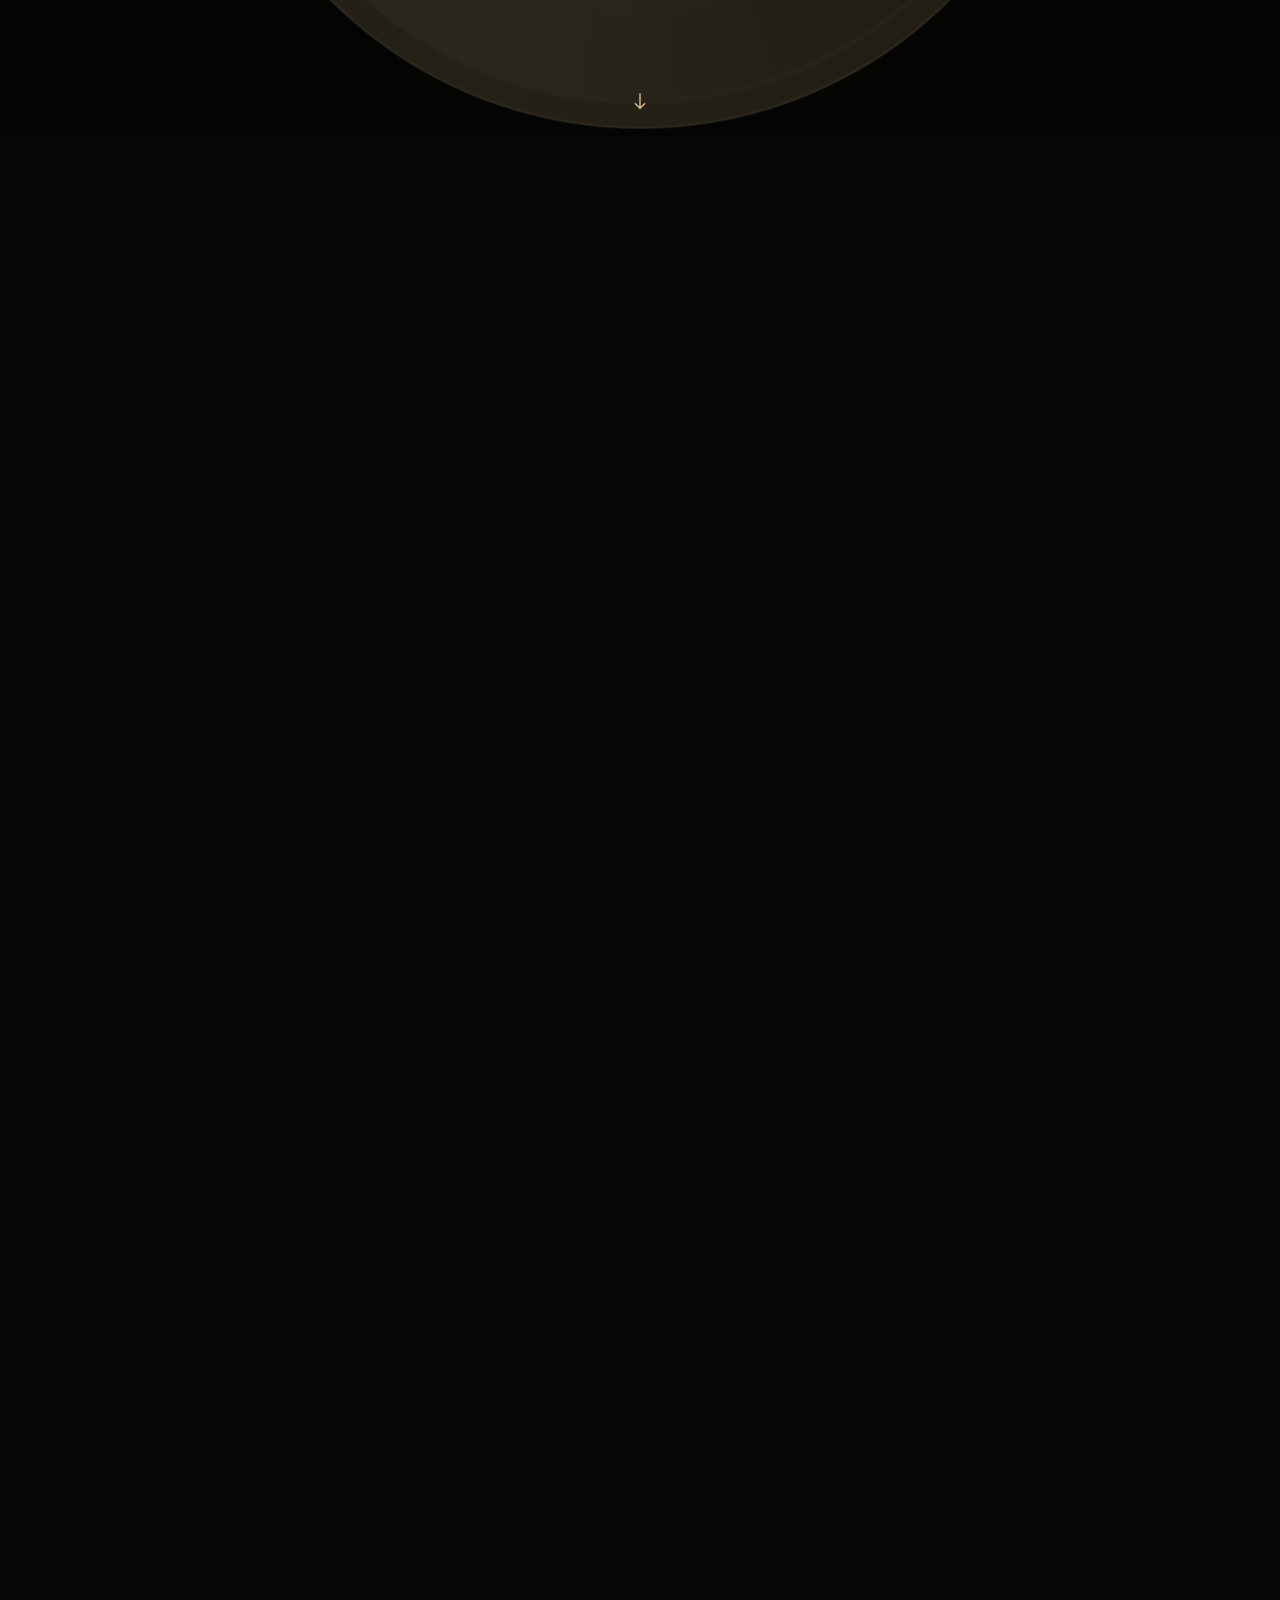
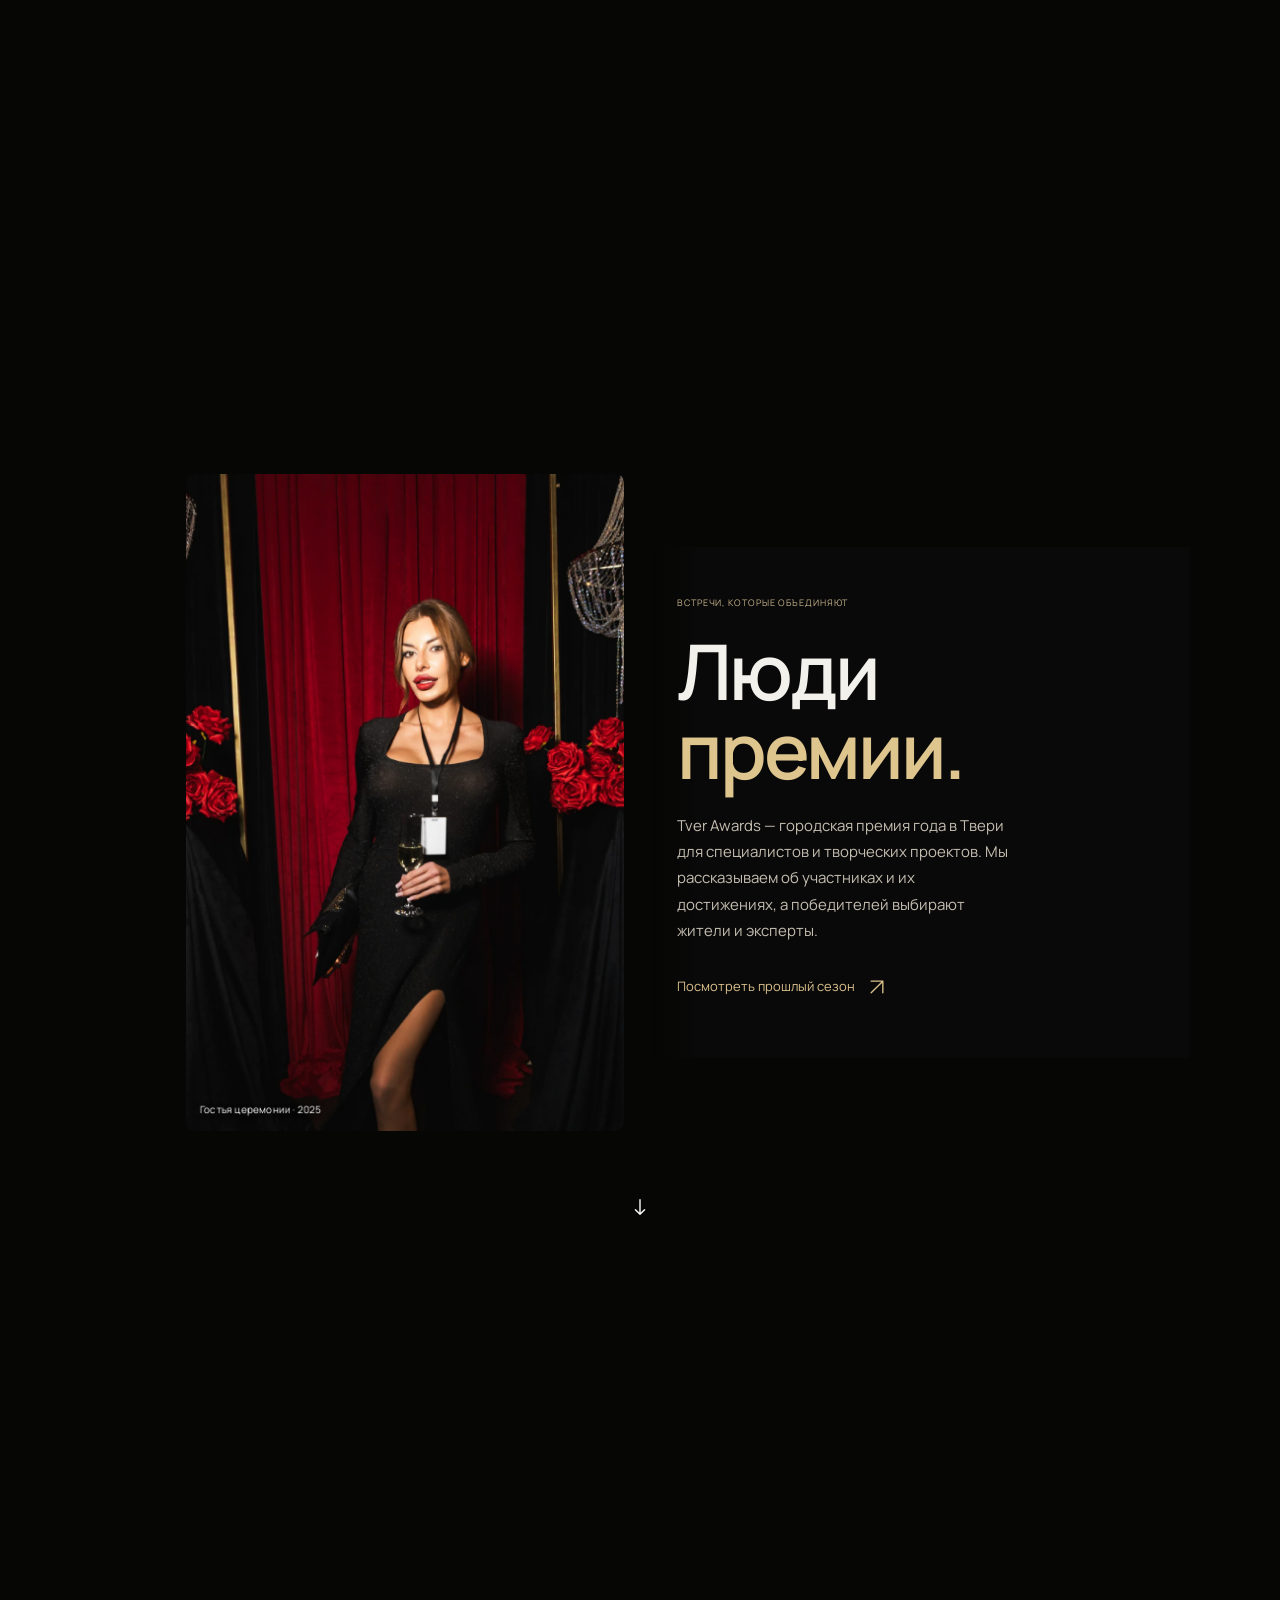
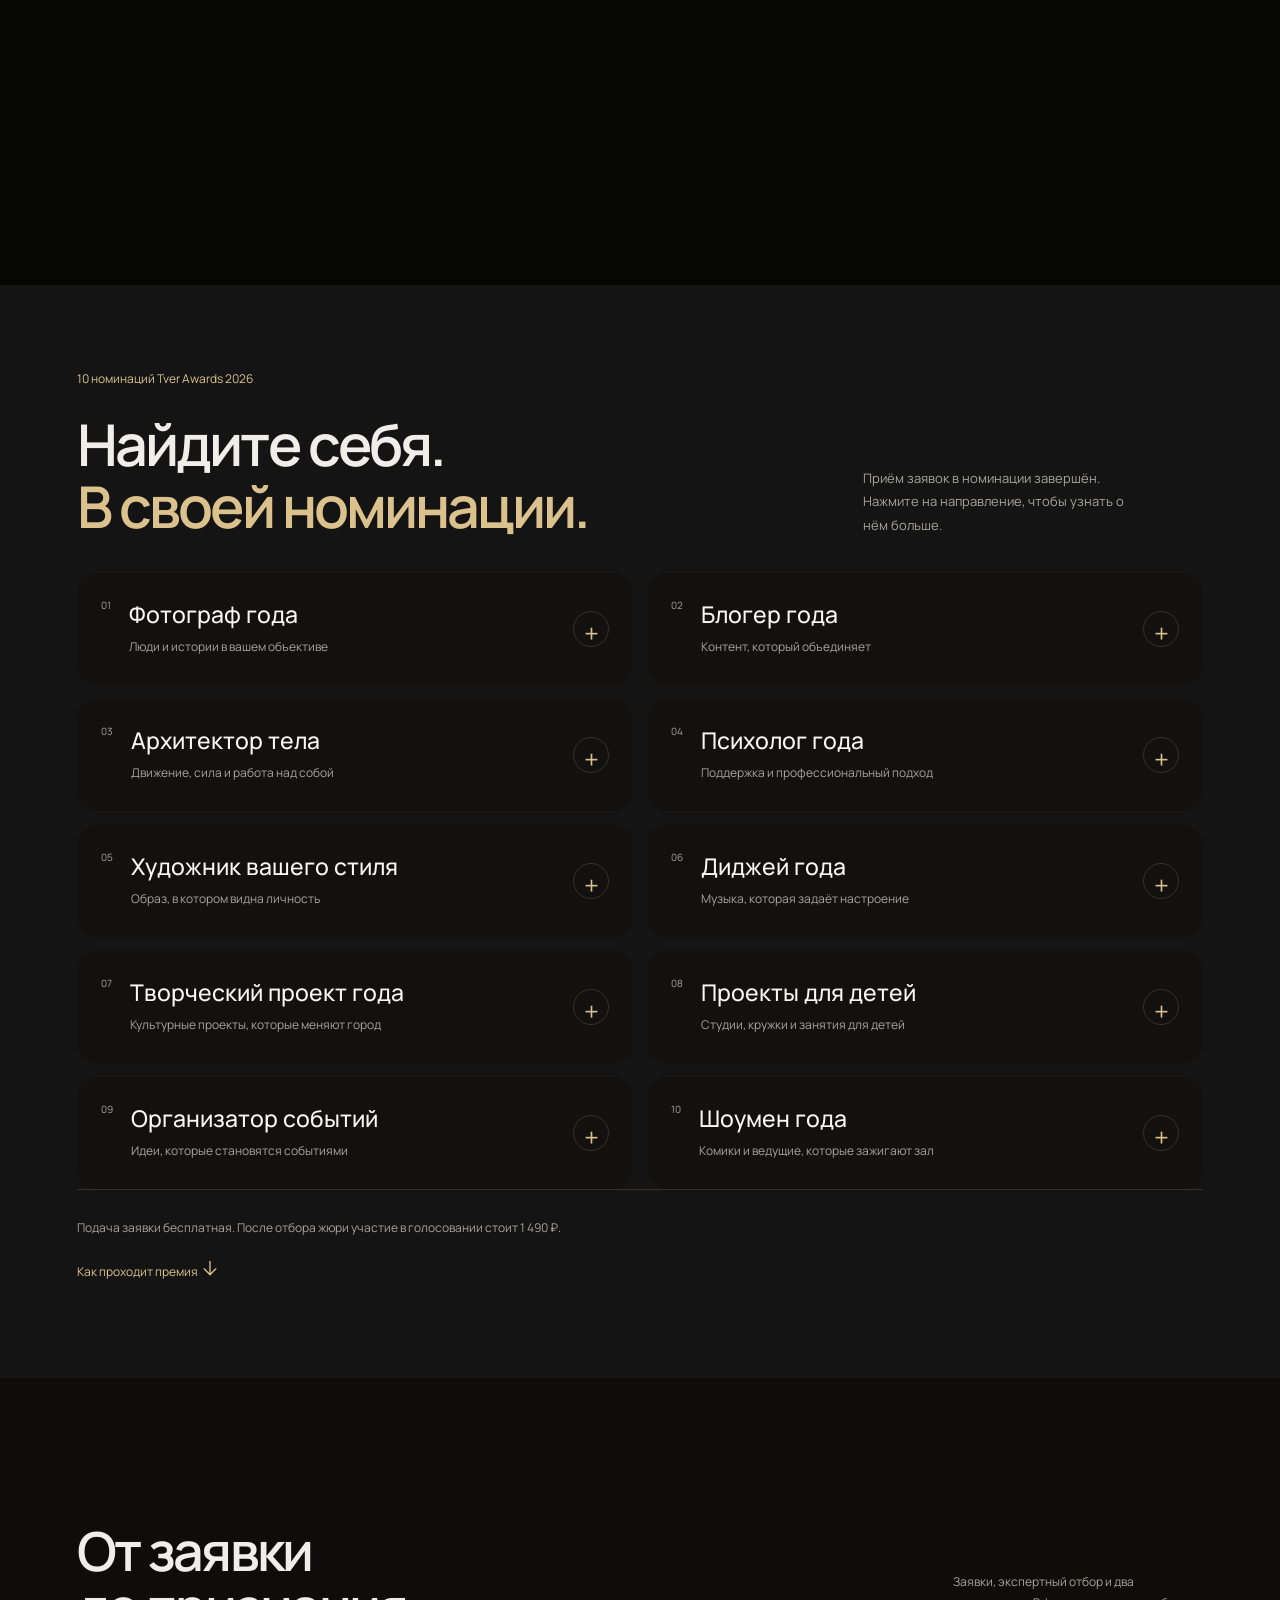
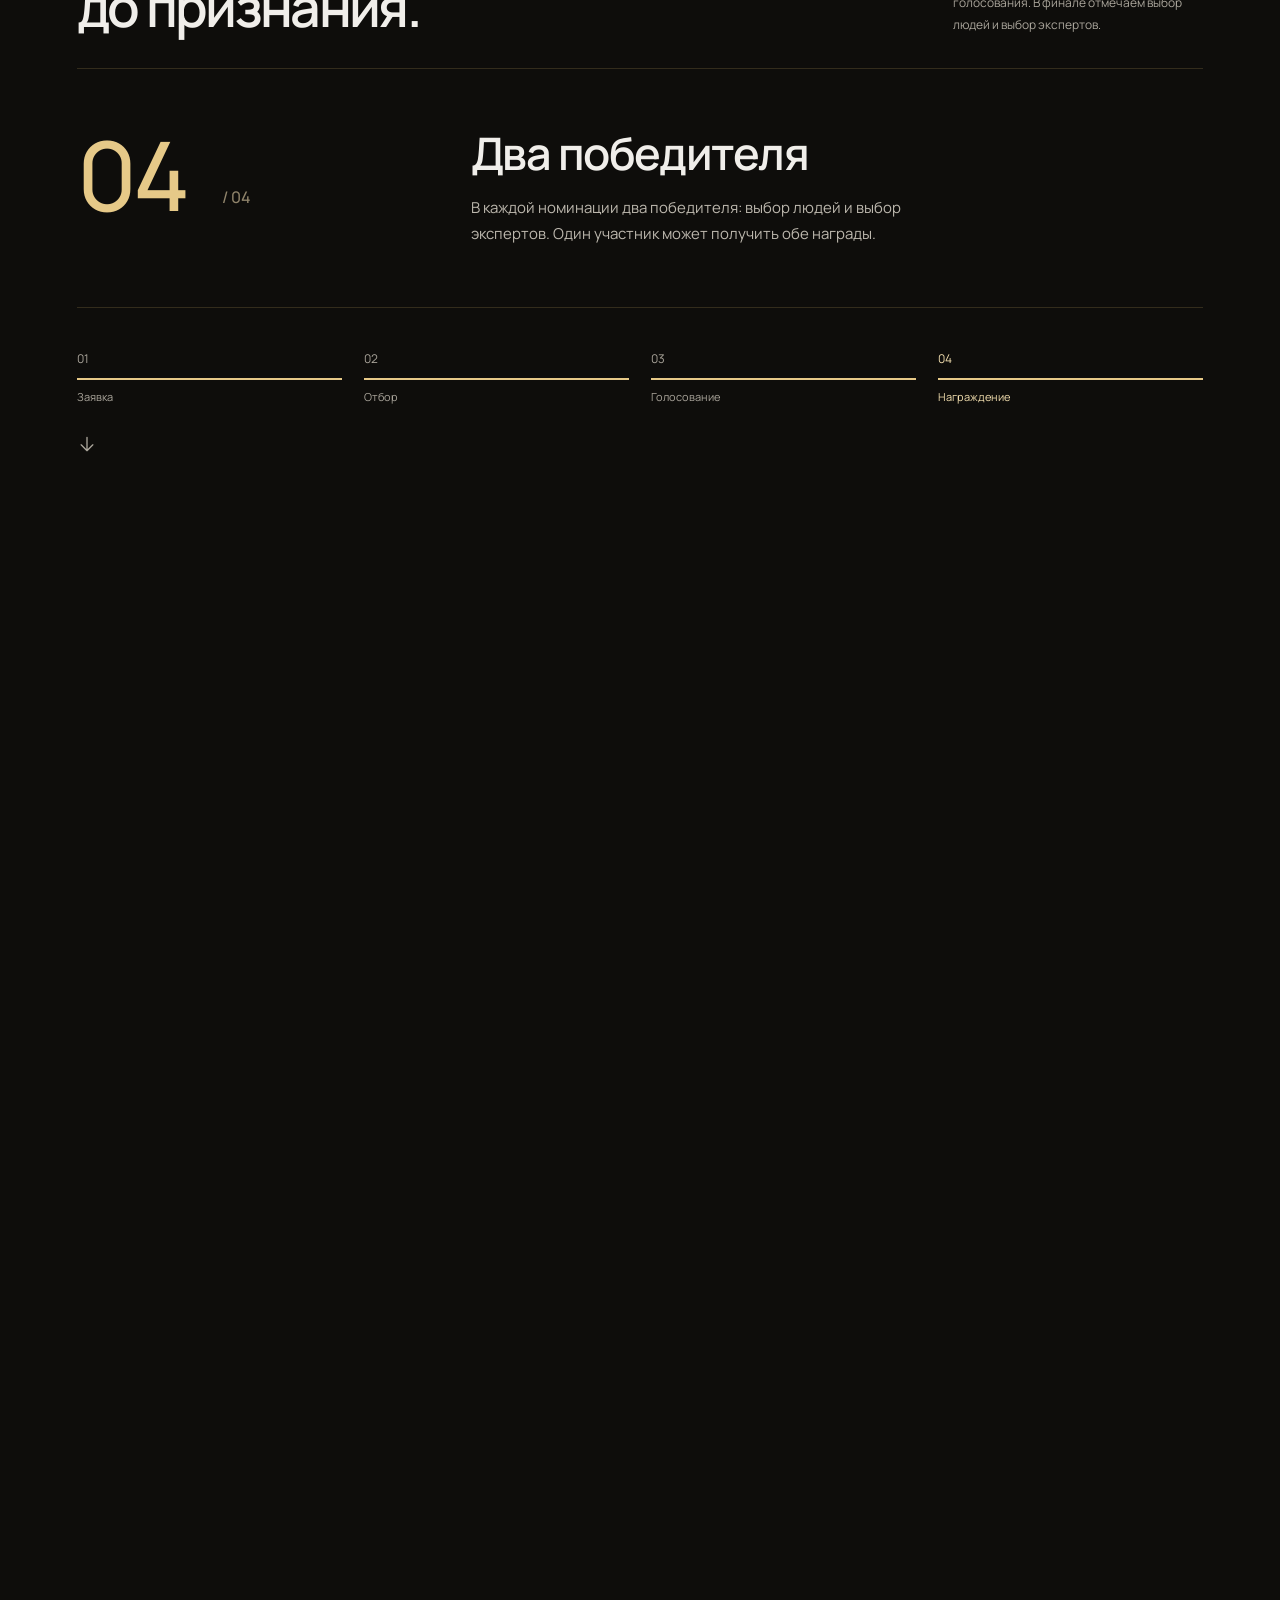
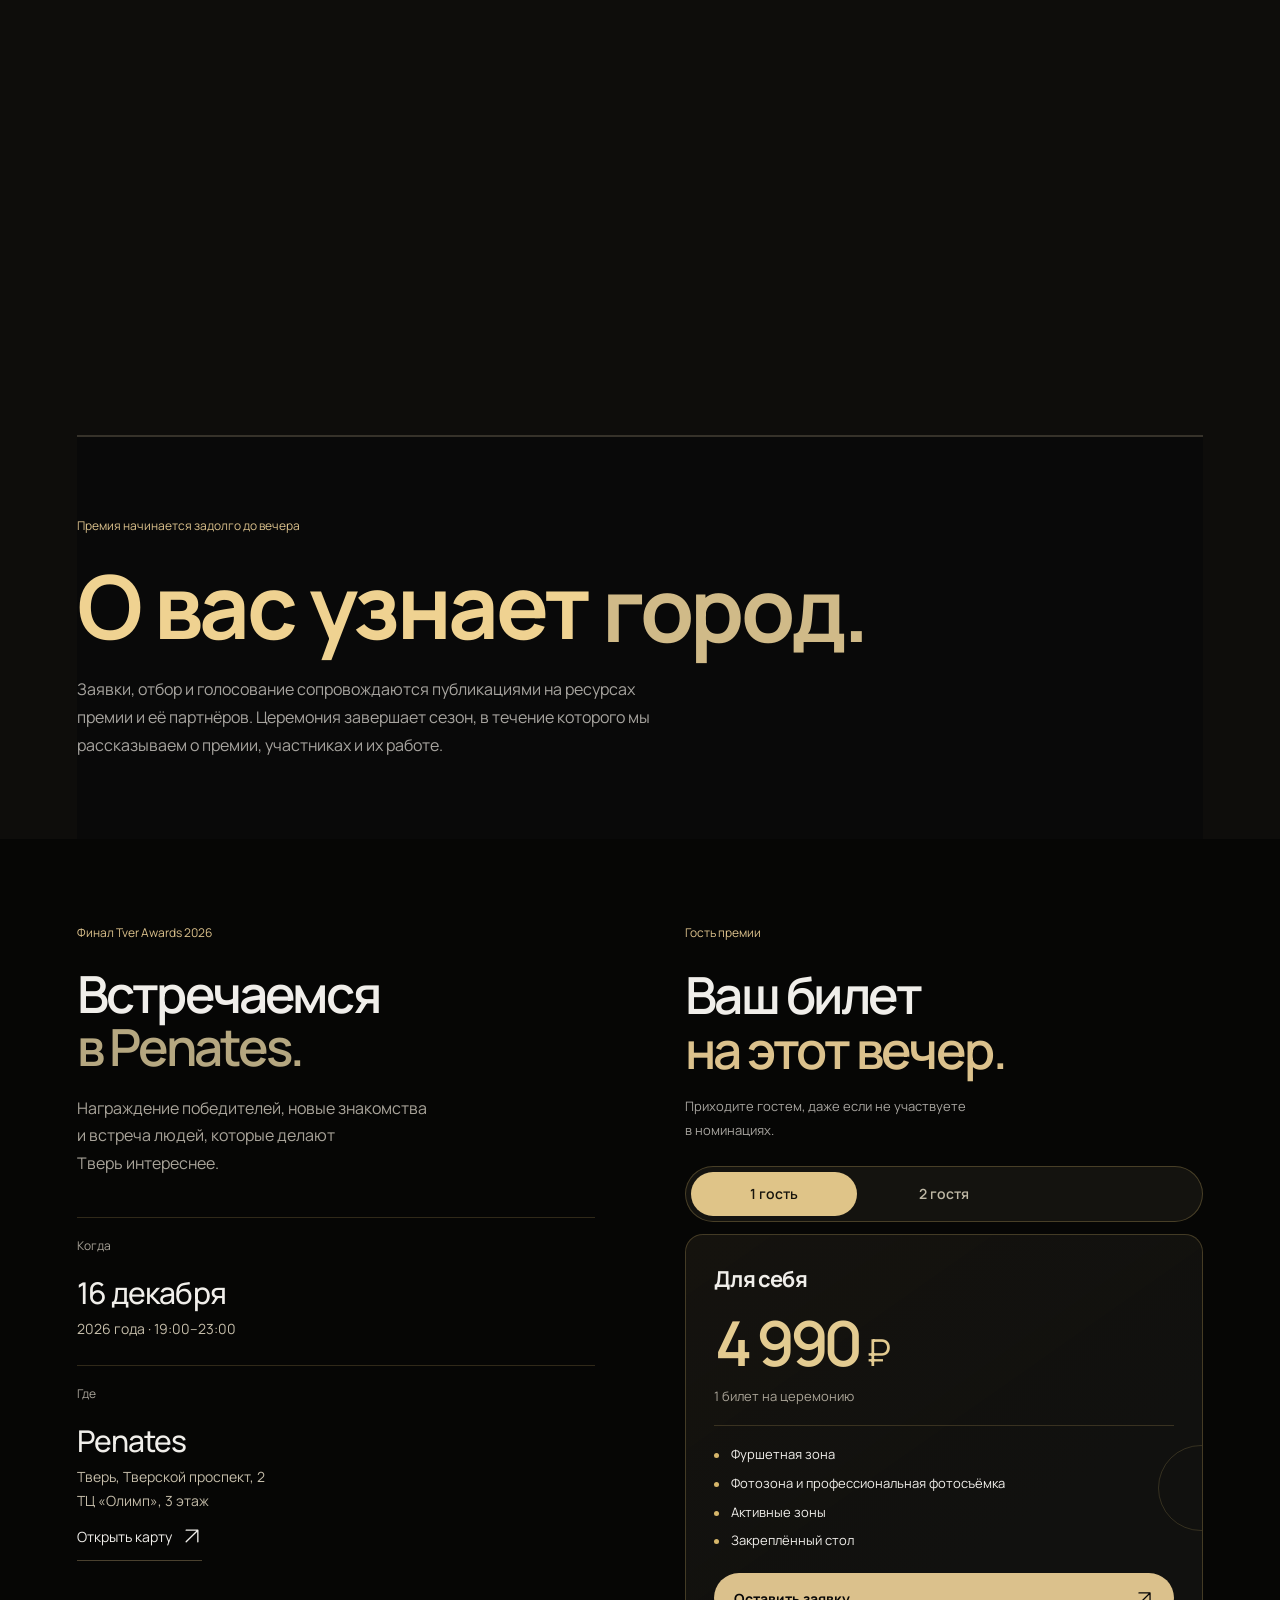
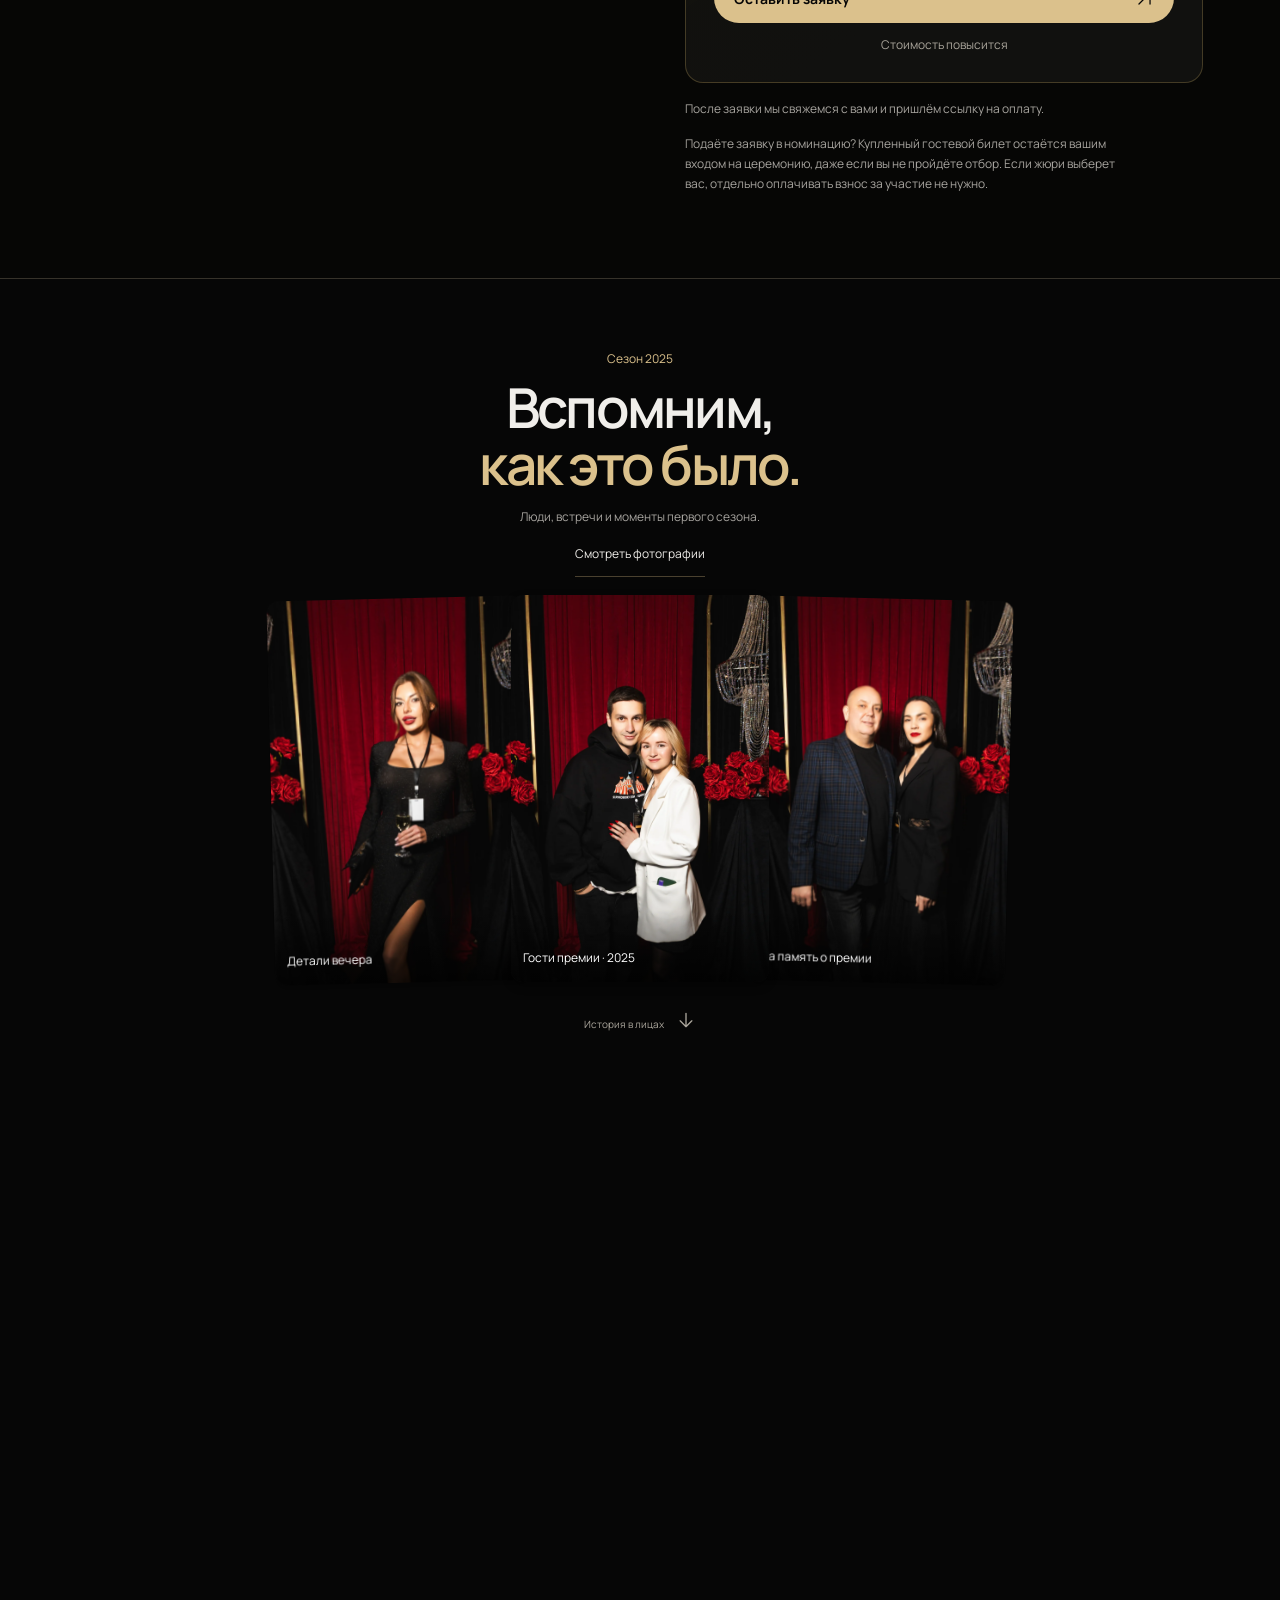
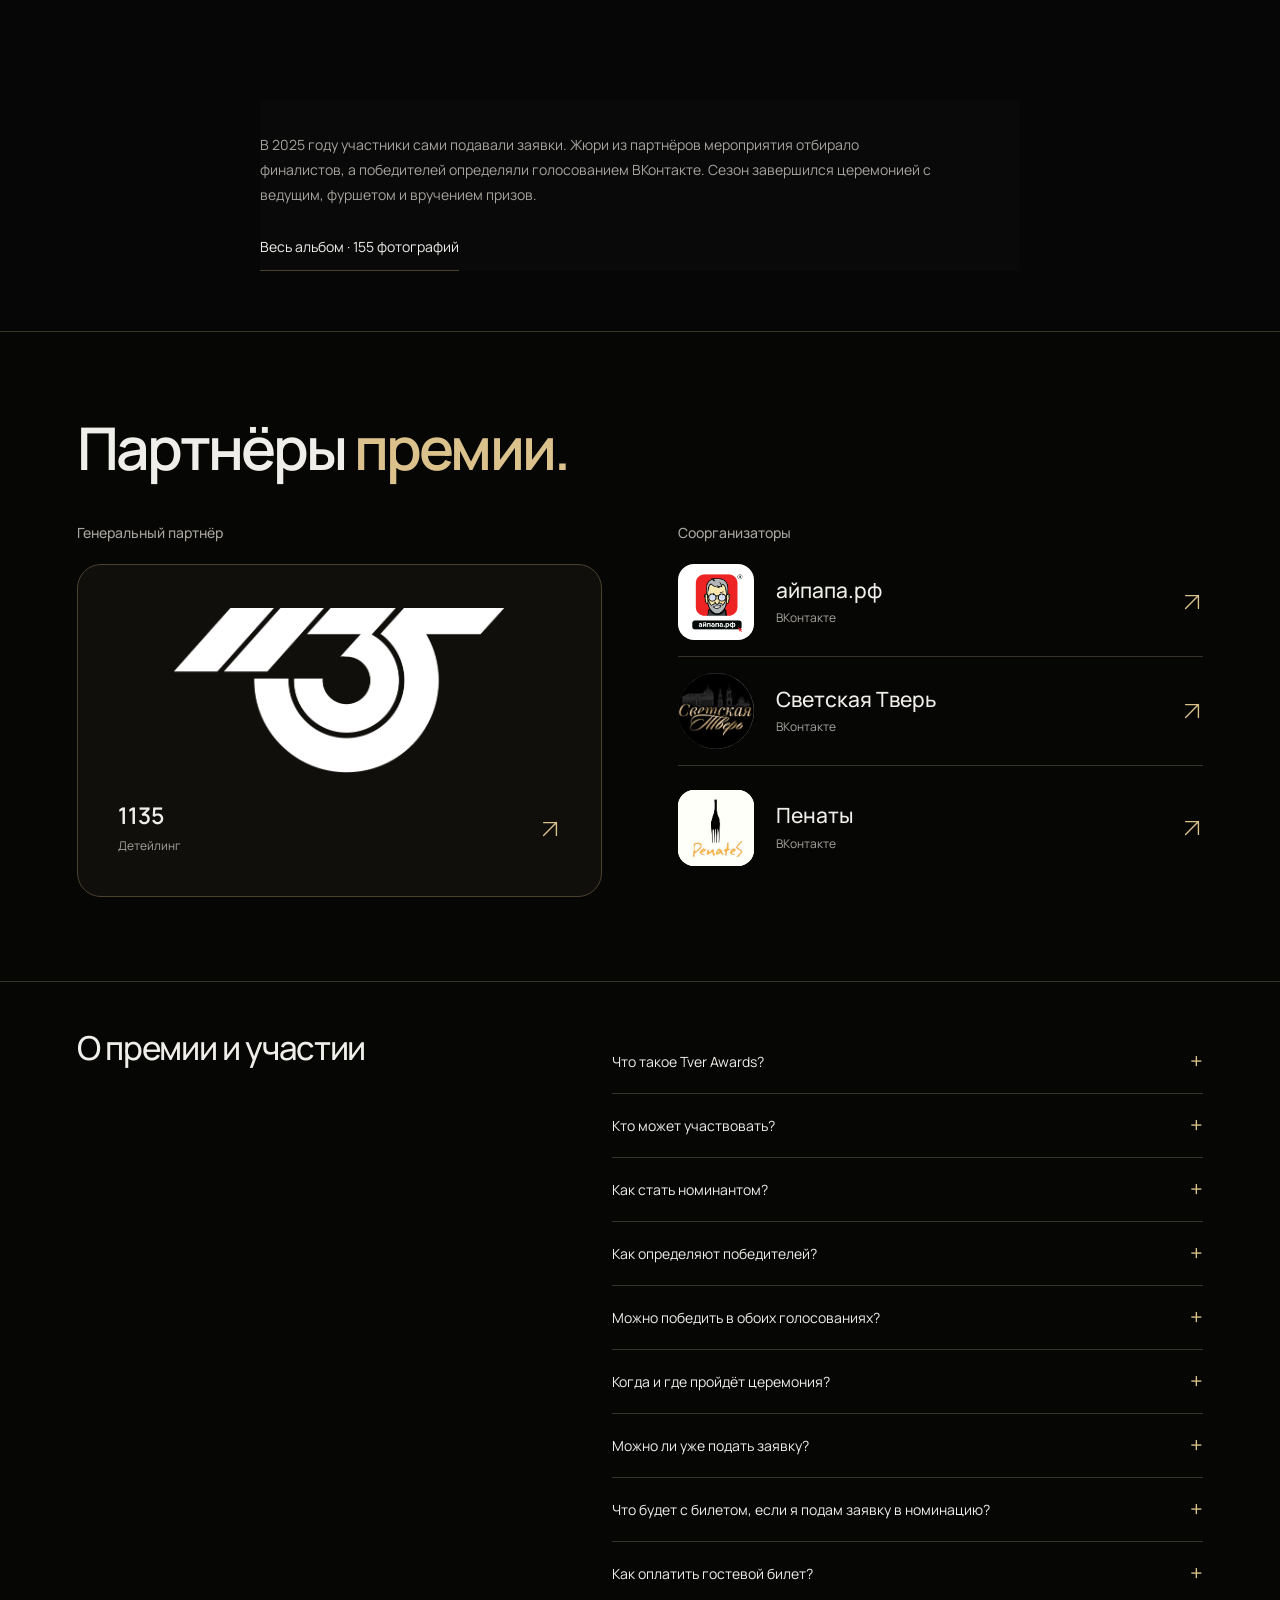
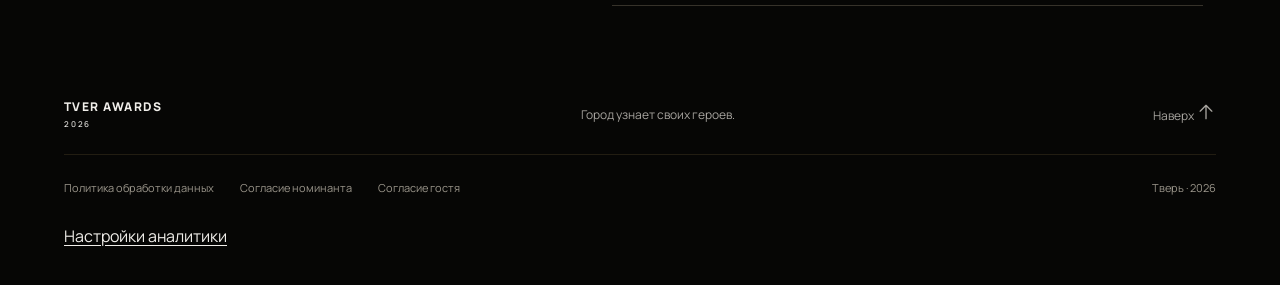
==== commit c74814d8: "Close nominee applications while keeping guest tickets available" ====
--- a/variant-3/index.html
+++ b/variant-3/index.html
@@ -20,7 +20,7 @@
 <meta name="twitter:card" content="summary_large_image">
 <meta name="theme-color" content="#090909">
 <link rel="icon" href="data:image/svg+xml,%3Csvg xmlns='http://www.w3.org/2000/svg' viewBox='0 0 64 64'%3E%3Crect width='64' height='64' rx='12' fill='%23090909'/%3E%3Cpath d='M12 48L32 10l20 38H40l-8-17-8 17Z' fill='%23d6b66a'/%3E%3C/svg%3E">
-<link rel="stylesheet" href="/variant-3/base.css?v=20261022launch1"><link rel="stylesheet" href="/variant-3/gallery.css?v=20261022launch1"><link rel="stylesheet" href="/variant-3/story.css?v=20261022launch1"><script src="/variant-3/app.js?v=20261111nominations1" defer></script><script src="/variant-3/motion-engine.js?v=20261022launch1" defer></script><script src="/variant-3/story.js?v=20261022launch1" defer></script><link rel="stylesheet" href="/variant-3/continuity.css?v=20261022launch1"><script src="/variant-3/ring.js?v=20261022launch1" defer></script><script src="/variant-3/continuity.js?v=20261026partners1" defer></script><script src="/variant-3/icons.js?v=20261022launch1" defer></script><link rel="stylesheet" href="/variant-3/participation.css?v=20261022nominations1"><link rel="stylesheet" href="/variant-3/compact.css?v=20261022launch1"><script src="/variant-3/compact.js?v=20261111prices1" defer></script><link rel="stylesheet" href="/variant-3/restored.css?v=20261022launch1"><link rel="stylesheet" href="/variant-3/motion.css?v=20261022launch1"><script src="/site-config.js?v=20261117gateway1" defer></script><script src="/variant-3/form-validation.js?v=20261023nocheck" defer></script><script src="/variant-3/requests.js?v=20261117gateway1" defer></script><link rel="stylesheet" href="/variant-3/memory-scene.css?v=20261022launch1"><link rel="stylesheet" href="/variant-3/cinematic.css?v=20261022launch1"><script src="/variant-3/cinematic.js?v=20261022launch1" defer></script><link rel="stylesheet" href="/variant-3/analytics-consent.css?v=20261027consent1"><script src="/variant-3/analytics-consent.js?v=20261103forms1" defer></script><link rel="stylesheet" href="/variant-3/partners.css?v=20261029penates1">
+<link rel="stylesheet" href="/variant-3/base.css?v=20261022launch1"><link rel="stylesheet" href="/variant-3/gallery.css?v=20261022launch1"><link rel="stylesheet" href="/variant-3/story.css?v=20261022launch1"><script src="/variant-3/app.js?v=20261125closed1" defer></script><script src="/variant-3/motion-engine.js?v=20261022launch1" defer></script><script src="/variant-3/story.js?v=20261022launch1" defer></script><link rel="stylesheet" href="/variant-3/continuity.css?v=20261022launch1"><script src="/variant-3/ring.js?v=20261022launch1" defer></script><script src="/variant-3/continuity.js?v=20261026partners1" defer></script><script src="/variant-3/icons.js?v=20261022launch1" defer></script><link rel="stylesheet" href="/variant-3/participation.css?v=20261022nominations1"><link rel="stylesheet" href="/variant-3/compact.css?v=20261022launch1"><script src="/variant-3/compact.js?v=20261111prices1" defer></script><link rel="stylesheet" href="/variant-3/restored.css?v=20261022launch1"><link rel="stylesheet" href="/variant-3/motion.css?v=20261022launch1"><script src="/site-config.js?v=20261125closed1" defer></script><script src="/variant-3/form-validation.js?v=20261023nocheck" defer></script><script src="/variant-3/requests.js?v=20261125closed1" defer></script><link rel="stylesheet" href="/variant-3/memory-scene.css?v=20261022launch1"><link rel="stylesheet" href="/variant-3/cinematic.css?v=20261022launch1"><script src="/variant-3/cinematic.js?v=20261022launch1" defer></script><link rel="stylesheet" href="/variant-3/analytics-consent.css?v=20261027consent1"><script src="/variant-3/analytics-consent.js?v=20261103forms1" defer></script><link rel="stylesheet" href="/variant-3/partners.css?v=20261029penates1">
 <script type="application/ld+json">{"@context":"https://schema.org","@graph":[{"@type":"WebSite","@id":"https://tver-awards.ru/#website","url":"https://tver-awards.ru/","name":"Tver Awards","alternateName":"Тверь Эвордс","inLanguage":"ru-RU"},{"@type":"Event","@id":"https://tver-awards.ru/#event","name":"Tver Awards 2026 — церемония премии года в Твери","url":"https://tver-awards.ru/","description":"Церемония награждения победителей Tver Awards 2026. Десять номинаций для специалистов и творческих проектов Твери. В каждой номинации отмечаем выбор людей и выбор экспертов.","startDate":"2026-12-16T19:00:00+03:00","endDate":"2026-12-16T23:00:00+03:00","eventStatus":"https://schema.org/EventScheduled","eventAttendanceMode":"https://schema.org/OfflineEventAttendanceMode","image":["https://tver-awards.ru/photos/6E6A4676.webp","https://tver-awards.ru/photos/6E6A4711.webp"],"location":{"@type":"Place","name":"Penates (Пенаты)","address":{"@type":"PostalAddress","streetAddress":"Тверской проспект, 2, ТЦ «Олимп», 3 этаж","addressLocality":"Тверь","addressRegion":"Тверская область","addressCountry":"RU"}},"organizer":{"@type":"Organization","name":"ИП Лебедев Владислав Валерьевич","url":"https://tver-awards.ru/"}}]}</script>
 <meta name="google-site-verification" content="hQDJFz3rLdV8tsciXYeJGJTNX1Gy1mduPp4gABZJcs0" />
 </head>
@@ -34,18 +34,18 @@
 </header>
 <button id="motion-toggle" class="motion-toggle" type="button" aria-pressed="false" aria-label="Отключить анимации"><span aria-hidden="true">Ⅱ</span><span class="motion-label">Анимация</span></button>
 <main id="main">
-<section class="story-intro" aria-labelledby="hero-title"><div class="intro-ring" aria-hidden="true"><canvas id="gold-scene"></canvas><div class="ring-fallback"></div></div><span class="intro-label">ПРЕМИЯ ГОДА В ТВЕРИ · 2026</span><h1 id="hero-title">Tver Awards.<br><span>Ваш момент.</span></h1><p>Большое признание начинается<br>с того, что вы делаете каждый день.</p><a class="button" href="#apply">Стать участником <span aria-hidden="true">↗</span></a><span class="intro-scroll"><i aria-hidden="true">↓</i></span></section>
+<section class="story-intro" aria-labelledby="hero-title"><div class="intro-ring" aria-hidden="true"><canvas id="gold-scene"></canvas><div class="ring-fallback"></div></div><span class="intro-label">ПРЕМИЯ ГОДА В ТВЕРИ · 2026</span><h1 id="hero-title">Tver Awards.<br><span>Ваш момент.</span></h1><p>Большое признание начинается<br>с того, что вы делаете каждый день.</p><a class="button" href="#nominations">Номинации премии <span aria-hidden="true">↗</span></a><span class="intro-scroll"><i aria-hidden="true">↓</i></span></section>
 <section class="scroll-story" id="about" aria-label="История премии"><div class="story-screen"><div class="story-halo" aria-hidden="true"></div><div class="story-disc" aria-hidden="true"><span>T</span><small>TVER<br>AWARDS</small></div><div class="story-copy copy-one"><span class="scene-label">01 / ВАШЕ ДЕЛО</span><h2>Вы делаете<br><span>больше.</span></h2><p>Видите иначе. Помогаете людям.<br>Создаёте то, чего раньше не было.</p></div><div class="story-copy copy-two"><span class="scene-label">02 / ВАШ ГОРОД</span><h2>Это замечают.<br><span>Это ценят.</span></h2><p>Tver Awards объединяет людей,<br>которыми гордится город.</p></div><div class="story-copy copy-three"><span class="scene-label">03 / ВАШ МОМЕНТ</span><h2>Теперь<br><span>ваш выход.</span></h2><p>Расскажите о своём деле.<br>Сделайте шаг к признанию.</p><a href="#nominations" class="story-link">Найти свою номинацию ↗</a></div><div class="vertical-scroll-hint"><svg viewBox="0 0 24 24" aria-hidden="true"><path d="M12 4v16m-5-5 5 5 5-5"/></svg></div></div></section>
 <section class="memory-story" id="season-2025" aria-labelledby="people-title"><div class="memory-screen"><div class="memory-composition"><figure class="memory-portrait"><img src="/photos/6E6A4676.webp" alt="Гостья Tver Awards 2025 в чёрном вечернем платье у красного занавеса" width="1200" height="1800" loading="lazy"><figcaption>Гостья церемонии · 2025</figcaption></figure><div class="memory-copy"><span class="scene-label">ВСТРЕЧИ, КОТОРЫЕ ОБЪЕДИНЯЮТ</span><h2 id="people-title">Люди <span>премии.</span></h2><p>Tver Awards — городская премия года в Твери для специалистов и творческих проектов. Мы рассказываем об участниках и их достижениях, а победителей выбирают жители и эксперты.</p><a class="story-link" href="#history">Посмотреть прошлый сезон <svg class="arrow-icon" viewBox="0 0 24 24" aria-hidden="true"><path d="M5 19 19 5M5 5h14v14"/></svg></a></div></div><div class="vertical-scroll-hint"><svg viewBox="0 0 24 24" aria-hidden="true"><path d="M12 4v16m-5-5 5 5 5-5"/></svg></div></div></section>
 
  <section id="nominations" class="nominations section-shell">
-  <div class="section-heading"><div><span class="small-label">10 номинаций Tver Awards 2026</span><h2>Найдите себя.<br><span>В своей номинации.</span></h2></div><p>Нажмите на направление,<br>чтобы узнать больше и подать заявку.</p></div>
+  <div class="section-heading"><div><span class="small-label">10 номинаций Tver Awards 2026</span><h2>Найдите себя.<br><span>В своей номинации.</span></h2></div><p>Приём заявок в номинации завершён.<br>Нажмите на направление, чтобы узнать о нём больше.</p></div>
   <div class="nomination-stage"><div class="nomination-list" id="nomination-list"><button type="button" class="nomination-item" data-nomination="photographer" aria-label="О номинации: Фотограф года" aria-haspopup="dialog" aria-controls="nominee-dialog"><span class="nom-mark">01</span><span class="nom-text"><strong>Фотограф года</strong><small>Люди и истории в вашем объективе</small></span><span class="nom-arrow" aria-hidden="true">+</span></button><button type="button" class="nomination-item" data-nomination="blogger" aria-label="О номинации: Блогер года" aria-haspopup="dialog" aria-controls="nominee-dialog"><span class="nom-mark">02</span><span class="nom-text"><strong>Блогер года</strong><small>Контент, который объединяет</small></span><span class="nom-arrow" aria-hidden="true">+</span></button><button type="button" class="nomination-item" data-nomination="body_architect" aria-label="О номинации: Архитектор тела" aria-haspopup="dialog" aria-controls="nominee-dialog"><span class="nom-mark">03</span><span class="nom-text"><strong>Архитектор тела</strong><small>Движение, сила и работа над собой</small></span><span class="nom-arrow" aria-hidden="true">+</span></button><button type="button" class="nomination-item" data-nomination="psychologist" aria-label="О номинации: Психолог года" aria-haspopup="dialog" aria-controls="nominee-dialog"><span class="nom-mark">04</span><span class="nom-text"><strong>Психолог года</strong><small>Поддержка и профессиональный подход</small></span><span class="nom-arrow" aria-hidden="true">+</span></button><button type="button" class="nomination-item" data-nomination="style_artist" aria-label="О номинации: Художник вашего стиля" aria-haspopup="dialog" aria-controls="nominee-dialog"><span class="nom-mark">05</span><span class="nom-text"><strong>Художник вашего стиля</strong><small>Образ, в котором видна личность</small></span><span class="nom-arrow" aria-hidden="true">+</span></button><button type="button" class="nomination-item" data-nomination="dj" aria-label="О номинации: Диджей года" aria-haspopup="dialog" aria-controls="nominee-dialog"><span class="nom-mark">06</span><span class="nom-text"><strong>Диджей года</strong><small>Музыка, которая задаёт настроение</small></span><span class="nom-arrow" aria-hidden="true">+</span></button><button type="button" class="nomination-item" data-nomination="creative_project" aria-label="О номинации: Творческий проект года" aria-haspopup="dialog" aria-controls="nominee-dialog"><span class="nom-mark">07</span><span class="nom-text"><strong>Творческий проект года</strong><small>Культурные проекты, которые меняют город</small></span><span class="nom-arrow" aria-hidden="true">+</span></button><button type="button" class="nomination-item" data-nomination="children_projects" aria-label="О номинации: Проекты для детей" aria-haspopup="dialog" aria-controls="nominee-dialog"><span class="nom-mark">08</span><span class="nom-text"><strong>Проекты для детей</strong><small>Студии, кружки и занятия для детей</small></span><span class="nom-arrow" aria-hidden="true">+</span></button><button type="button" class="nomination-item" data-nomination="event_organizer" aria-label="О номинации: Организатор событий" aria-haspopup="dialog" aria-controls="nominee-dialog"><span class="nom-mark">09</span><span class="nom-text"><strong>Организатор событий</strong><small>Идеи, которые становятся событиями</small></span><span class="nom-arrow" aria-hidden="true">+</span></button><button type="button" class="nomination-item" data-nomination="comedian" aria-label="О номинации: Шоумен года" aria-haspopup="dialog" aria-controls="nominee-dialog"><span class="nom-mark">10</span><span class="nom-text"><strong>Шоумен года</strong><small>Комики и ведущие, которые зажигают зал</small></span><span class="nom-arrow" aria-hidden="true">+</span></button></div><div class="nomination-visual" aria-hidden="true"><span class="visual-top">В ЦЕНТРЕ ВНИМАНИЯ</span><div class="nomination-constellation"><span>✦</span><i></i><i></i><i></i></div><span class="visual-name">Ваше дело.<br>Ваше признание.</span><span class="visual-bottom">TVER AWARDS / 2026</span></div></div>
   <p class="section-footnote">Подача заявки бесплатная. После отбора жюри участие в голосовании стоит 1 490 ₽. <a class="story-link" href="#process">Как проходит премия ↓</a></p>
  </section>
 
  <section class="process section-shell" id="process"><div class="process-screen"><div class="section-heading"><h2>От заявки<br>до признания.</h2><p>Заявки, экспертный отбор и два голосования. В финале отмечаем выбор людей и выбор экспертов.</p></div>
-  <div class="process-stage"><div class="process-count" aria-hidden="true">01</div><ol class="steps"><li><span class="step-number">01</span><h3>Подайте заявку</h3><p>Выберите номинацию, расскажите о своих достижениях и добавьте ссылки на работы.</p></li><li><span class="step-number">02</span><h3>Экспертный отбор</h3><p>Жюри из экспертов по направлениям рассмотрит бесплатные заявки и отберёт номинантов. Для участия в голосовании отобранные номинанты оплачивают взнос 1 490 ₽.</p></li><li><span class="step-number">03</span><h3>Два голосования</h3><p>Люди выбирают победителя открытым голосованием. Эксперты голосуют отдельно, в закрытом формате.</p></li><li><span class="step-number">04</span><h3>Два победителя</h3><p>В каждой номинации два победителя: выбор людей и выбор экспертов. Один участник может получить обе награды.</p></li></ol></div><div class="process-navigation" aria-label="Этапы премии"><button type="button" data-stage="0" aria-label="Этап 1: Заявка"><span>01</span><i aria-hidden="true"></i><small>Заявка</small></button><button type="button" data-stage="1" aria-label="Этап 2: Экспертный отбор"><span>02</span><i aria-hidden="true"></i><small>Отбор</small></button><button type="button" data-stage="2" aria-label="Этап 3: Два голосования"><span>03</span><i aria-hidden="true"></i><small>Голосование</small></button><button type="button" data-stage="3" aria-label="Этап 4: Награждение победителей"><span>04</span><i aria-hidden="true"></i><small>Награждение</small></button></div><span class="process-scroll"><span aria-hidden="true">↓</span></span></div><div class="media-note"><span class="small-label">Премия начинается задолго до вечера</span><h3 aria-label="О вас узнает город."><span aria-hidden="true">О вас</span> <span aria-hidden="true">узнает</span> <span aria-hidden="true">город.</span></h3><p>Заявки, отбор и голосование сопровождаются публикациями на ресурсах премии и её партнёров. Церемония завершает сезон, в течение которого мы рассказываем о премии, участниках и их работе.</p></div>
+  <div class="process-stage"><div class="process-count" aria-hidden="true">01</div><ol class="steps"><li><span class="step-number">01</span><h3>Приём заявок завершён</h3><p>Спасибо всем, кто рассказал о своём деле. Полученные заявки рассмотрит экспертное жюри.</p></li><li><span class="step-number">02</span><h3>Экспертный отбор</h3><p>Жюри из экспертов по направлениям рассмотрит бесплатные заявки и отберёт номинантов. Для участия в голосовании отобранные номинанты оплачивают взнос 1 490 ₽.</p></li><li><span class="step-number">03</span><h3>Два голосования</h3><p>Люди выбирают победителя открытым голосованием. Эксперты голосуют отдельно, в закрытом формате.</p></li><li><span class="step-number">04</span><h3>Два победителя</h3><p>В каждой номинации два победителя: выбор людей и выбор экспертов. Один участник может получить обе награды.</p></li></ol></div><div class="process-navigation" aria-label="Этапы премии"><button type="button" data-stage="0" aria-label="Этап 1: Заявка"><span>01</span><i aria-hidden="true"></i><small>Заявка</small></button><button type="button" data-stage="1" aria-label="Этап 2: Экспертный отбор"><span>02</span><i aria-hidden="true"></i><small>Отбор</small></button><button type="button" data-stage="2" aria-label="Этап 3: Два голосования"><span>03</span><i aria-hidden="true"></i><small>Голосование</small></button><button type="button" data-stage="3" aria-label="Этап 4: Награждение победителей"><span>04</span><i aria-hidden="true"></i><small>Награждение</small></button></div><span class="process-scroll"><span aria-hidden="true">↓</span></span></div><div class="media-note"><span class="small-label">Премия начинается задолго до вечера</span><h3 aria-label="О вас узнает город."><span aria-hidden="true">О вас</span> <span aria-hidden="true">узнает</span> <span aria-hidden="true">город.</span></h3><p>Заявки, отбор и голосование сопровождаются публикациями на ресурсах премии и её партнёров. Церемония завершает сезон, в течение которого мы рассказываем о премии, участниках и их работе.</p></div>
  </section>
  <div class="visit-block"><section id="evening" class="evening section-shell"><div class="evening-heading reveal-block"><span class="small-label">Финал Tver Awards 2026</span><h2>Встречаемся<br><span>в Penates.</span></h2><p>Награждение победителей, новые знакомства и встреча людей, которые делают Тверь интереснее.</p></div><div class="event-details reveal-block"><div><span>Когда</span><strong>16 декабря</strong><p>2026 года · 19:00–23:00</p></div><div><span>Где</span><strong>Penates</strong><p>Тверь, Тверской проспект, 2<br>ТЦ «Олимп», 3 этаж</p><a class="text-button" href="https://yandex.ru/maps/?text=Penates%20Тверь%20Тверской%20проспект%202" target="_blank" rel="noopener noreferrer">Открыть карту <svg class="arrow-icon" viewBox="0 0 24 24" aria-hidden="true"><path d="M5 19 19 5M5 5h14v14"/></svg></a></div></div></section>
 <section id="tickets" class="tickets section-shell"><div class="section-heading"><div><span class="small-label">Гость премии</span><h2>Ваш билет<br><span>на этот вечер.</span></h2></div><p>Приходите гостем, даже если не участвуете в номинациях.</p></div><div class="ticket-picker"><div class="ticket-tabs" role="tablist" aria-label="Количество гостей"><button type="button" role="tab" id="ticket-tab-single" aria-selected="true" aria-controls="ticket-panel" data-plan="single">1 гость</button><button type="button" role="tab" id="ticket-tab-pair" aria-selected="false" aria-controls="ticket-panel" tabindex="-1" data-plan="pair">2 гостя</button></div><div class="ticket-option" id="ticket-panel" role="tabpanel" aria-labelledby="ticket-tab-single" tabindex="0"><div class="ticket-summary" aria-live="polite" aria-atomic="true"><h3 id="ticket-title">Для себя</h3><p class="ticket-price"><span id="ticket-amount">4 990</span> <span class="currency">₽</span></p><p class="ticket-quantity" id="ticket-quantity">1 билет на церемонию</p></div><ul class="ticket-includes"><li>Фуршетная зона</li><li>Фотозона и профессиональная фотосъёмка</li><li>Активные зоны</li><li>Закреплённый стол</li></ul><button type="button" class="button" id="ticket-request" aria-haspopup="dialog" aria-controls="guest-dialog">Оставить заявку <svg class="arrow-icon" viewBox="0 0 24 24" aria-hidden="true"><path d="M5 19 19 5M5 5h14v14"/></svg></button><p class="ticket-note">Стоимость повысится</p></div></div><p class="ticket-explainer">После заявки мы свяжемся с вами и пришлём ссылку на оплату.</p><p class="ticket-explainer">Подаёте заявку в номинацию? Купленный гостевой билет остаётся вашим входом на церемонию, даже если вы не пройдёте отбор. Если жюри выберет вас, отдельно оплачивать взнос за участие не нужно.</p></section>
@@ -65,7 +65,7 @@
 <a class="partner-row partner-link" href="https://vk.ru/penats" target="_blank" rel="noopener noreferrer" aria-label="Пенаты, соорганизатор. Открыть ВКонтакте"><span class="partner-logo partner-logo--penates"><img src="/assets/partners/penates-20261029.jpg" alt="" loading="lazy" decoding="async"></span><span class="partner-name"><strong>Пенаты</strong><small>ВКонтакте</small></span><svg class="arrow-icon" viewBox="0 0 24 24" aria-hidden="true"><path d="M5 19 19 5M5 5h14v14"/></svg></a>
 </div></div></div></section>
 <section class="questions section-shell"><h2>О премии и участии</h2><div><details><summary>Что такое Tver Awards?<span aria-hidden="true">+</span></summary><p>Tver Awards — городская премия года в Твери, которая знакомит жителей со специалистами и творческими проектами города. Участники подают заявки, эксперты отбирают номинантов, затем проходят открытое голосование людей и закрытое голосование экспертов. Финал сезона 2026 — церемония награждения 16 декабря в Penates.</p></details><details><summary>Кто может участвовать?<span aria-hidden="true">+</span></summary><p>Заявку могут подать специалисты и представители творческих проектов, связанных с Тверью. Выберите одно из десяти направлений и расскажите о своей работе. Жюри рассмотрит заявку и решит, включить ли вас в число номинантов.</p></details><details><summary>Как стать номинантом?<span aria-hidden="true">+</span></summary><p>Подайте заявку в выбранную номинацию. Жюри из экспертов по соответствующему направлению рассмотрит заявки и отберёт номинантов для голосования. Количество номинантов и сроки отбора опубликуем отдельно.</p></details><details><summary>Как определяют победителей?<span aria-hidden="true">+</span></summary><p>После отбора проходят два отдельных голосования: открытое голосование людей и закрытое голосование экспертов. В каждой номинации определяются два победителя: по мнению людей и по мнению экспертов. Результаты объявим на церемонии.</p></details><details><summary>Можно победить в обоих голосованиях?<span aria-hidden="true">+</span></summary><p>Да. Один и тот же номинант может стать победителем и по мнению людей, и по мнению экспертов. В таком случае обе награды получает один участник.</p></details><details><summary>Когда и где пройдёт церемония?<span aria-hidden="true">+</span></summary><p>16 декабря 2026 года, с 19:00 до 23:00, в Penates: Тверь, Тверской проспект, 2, ТЦ «Олимп», 3 этаж.</p></details><details><summary>Можно ли уже подать заявку?<span aria-hidden="true">+</span></summary><p>Да, приём заявок открыт. Выберите номинацию или гостевой тариф и заполните форму. После отправки появится номер заявки. Номинации и подробные правила сезона уточняются.</p></details><details><summary>Что будет с билетом, если я подам заявку в номинацию?<span aria-hidden="true">+</span></summary><p>Вы можете купить гостевой билет до решения жюри. Если вас отберут в номинанты, отдельно оплачивать взнос за участие не нужно. Если не пройдёте отбор, билет позволит вам посетить церемонию как гостю. Покупка билета не влияет на решение жюри.</p></details><details><summary>Как оплатить гостевой билет?<span aria-hidden="true">+</span></summary><p>Выберите тариф и оставьте заявку. Организатор свяжется с вами и пришлёт ссылку на оплату. Деньги на сайте не списываются.</p></details></div></section>
-</main><dialog class="request-dialog" id="nominee-dialog" aria-labelledby="nominee-dialog-title" aria-describedby="nominee-dialog-desc"><div class="request-dialog-header"><div><span class="dialog-eyebrow">TVER AWARDS · 2026</span><h2 id="nominee-dialog-title">Заявка в номинацию</h2></div><button class="request-close" type="button" aria-label="Закрыть форму"><svg viewBox="0 0 24 24" aria-hidden="true"><path d="m6 6 12 12M18 6 6 18"/></svg></button></div><div class="request-dialog-body"><p id="nominee-dialog-desc">Расскажите о своём деле и добавьте ссылки на работы. Экспертное жюри рассмотрит заявку и решит, включить ли вас в число номинантов.</p><p class="availability" data-form-availability role="status">Для отправки заявки включите JavaScript и откройте сайт по HTTPS.</p><div id="nomination-preview" class="nomination-preview"><div class="nomination-fee"><span>Подача заявки</span><strong>Бесплатно</strong><span>После отбора жюри</span><strong>1 490 ₽</strong></div><p>Взнос за участие в голосовании оплачивается после отбора жюри. Если вы уже купили гостевой билет, отдельно оплачивать взнос за участие не нужно. Если не пройдёте отбор, сможете прийти на церемонию как гость.</p><a class="participation-link" href="/nominee-participation.html" target="_blank" rel="noopener">Подробнее об участии</a><button class="button" id="nomination-continue" type="button">Заполнить заявку <svg class="arrow-icon" viewBox="0 0 24 24" aria-hidden="true"><path d="M5 12h14m-6-6 6 6-6 6"/></svg></button></div><form hidden id="application-form" class="application-form" data-request-type="nominee" method="post" action="/api/applications"><fieldset class="request-fields" disabled>
+</main><dialog class="request-dialog" id="nominee-dialog" aria-labelledby="nominee-dialog-title" aria-describedby="nominee-dialog-desc"><div class="request-dialog-header"><div><span class="dialog-eyebrow">TVER AWARDS · 2026</span><h2 id="nominee-dialog-title">Заявка в номинацию</h2></div><button class="request-close" type="button" aria-label="Закрыть форму"><svg viewBox="0 0 24 24" aria-hidden="true"><path d="m6 6 12 12M18 6 6 18"/></svg></button></div><div class="request-dialog-body"><p id="nominee-dialog-desc">Расскажите о своём деле и добавьте ссылки на работы. Экспертное жюри рассмотрит заявку и решит, включить ли вас в число номинантов.</p><p class="availability" data-form-availability role="status">Для отправки заявки включите JavaScript и откройте сайт по HTTPS.</p><div id="nomination-preview" class="nomination-preview"><h3>Приём заявок завершён</h3><p>Спасибо за интерес к Tver Awards 2026. Новые заявки в номинации больше не принимаются. Полученные заявки рассмотрит экспертное жюри.</p><p>Вы можете прийти на церемонию как гость.</p><button id="nomination-continue" type="button" hidden disabled>Приём завершён</button></div><form hidden id="application-form" class="application-form" data-request-type="nominee" method="post" action="/api/applications"><fieldset class="request-fields" disabled>
 <label>Номинация *<select id="nomination" name="nomination" required><option value="">Выберите направление</option></select></label>
 <div class="form-row"><label>Фамилия *<input name="lastName" autocomplete="family-name" required minlength="2" maxlength="80" placeholder="Иванов"></label><label>Имя *<input name="firstName" autocomplete="given-name" required minlength="2" maxlength="80" placeholder="Иван"></label></div>
 <label>Отчество <span class="optional">если есть</span><input name="middleName" autocomplete="additional-name" maxlength="80" placeholder="Иванович"></label>
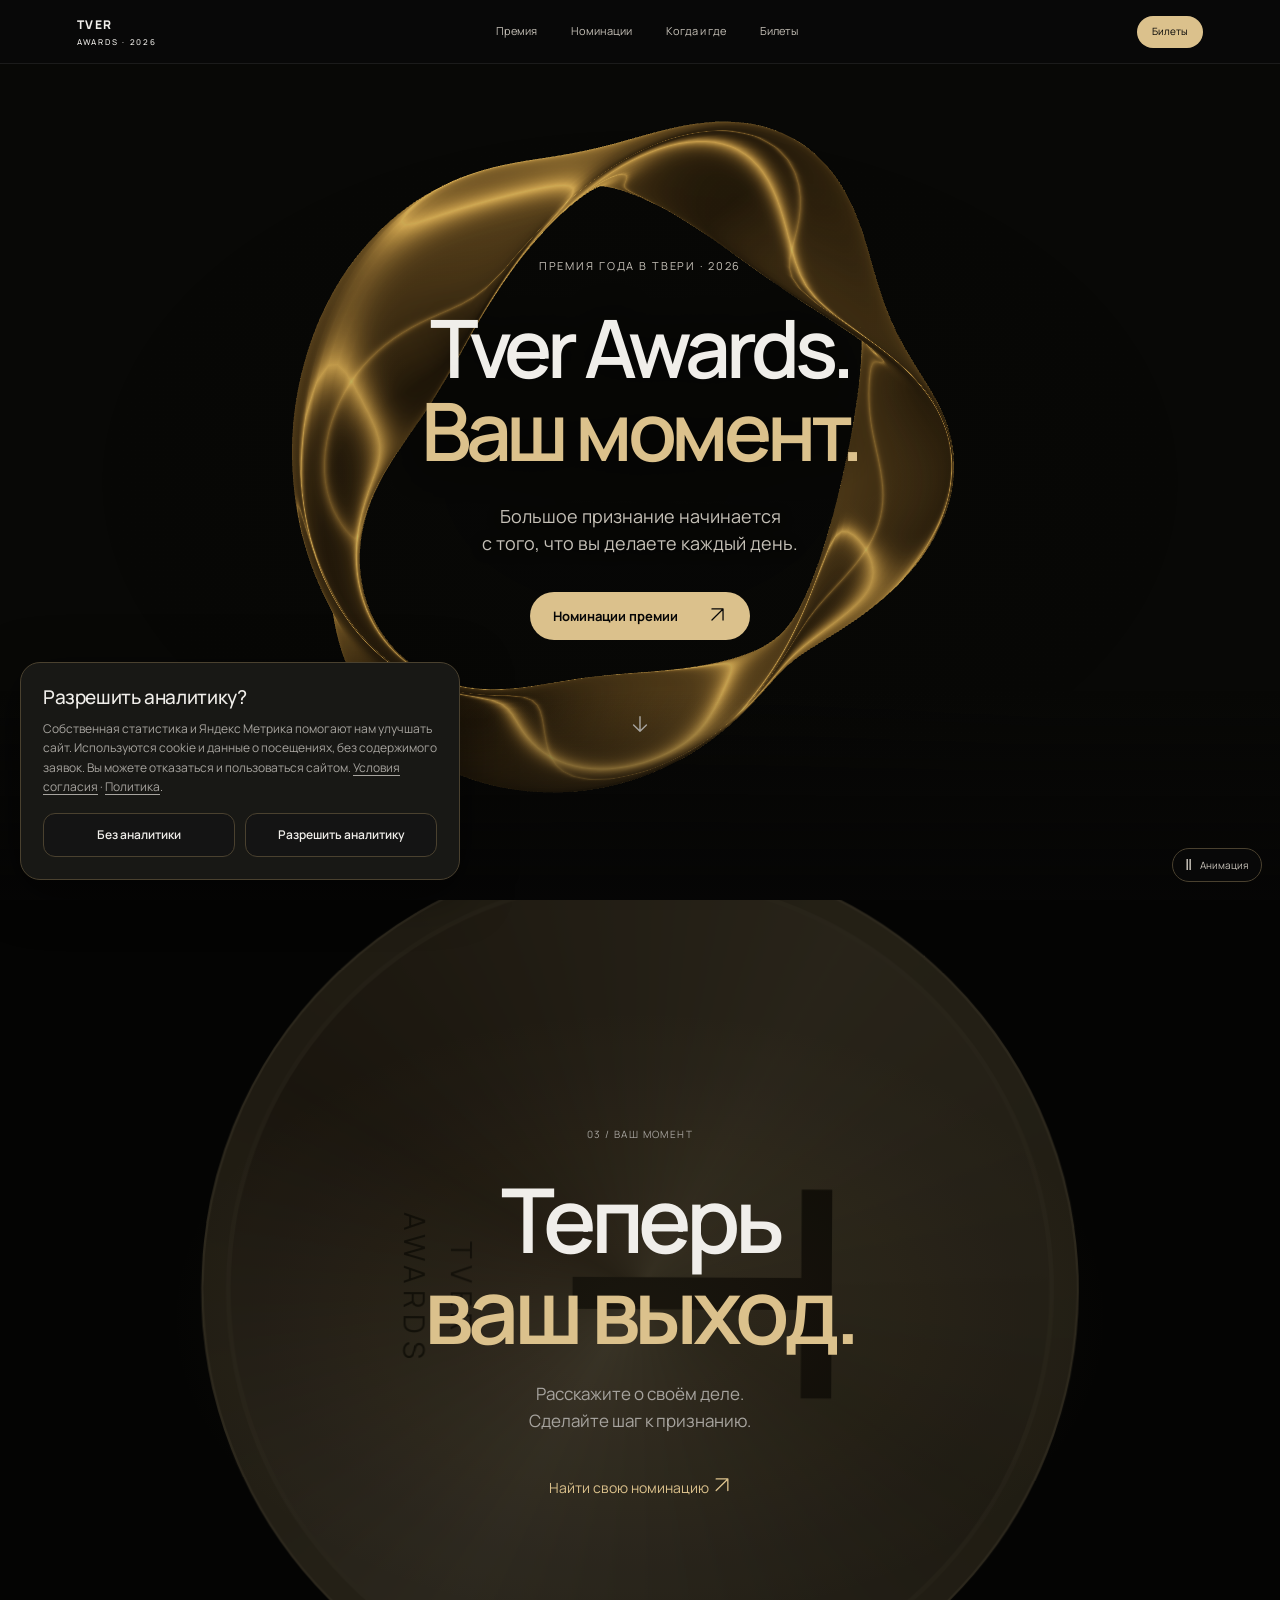
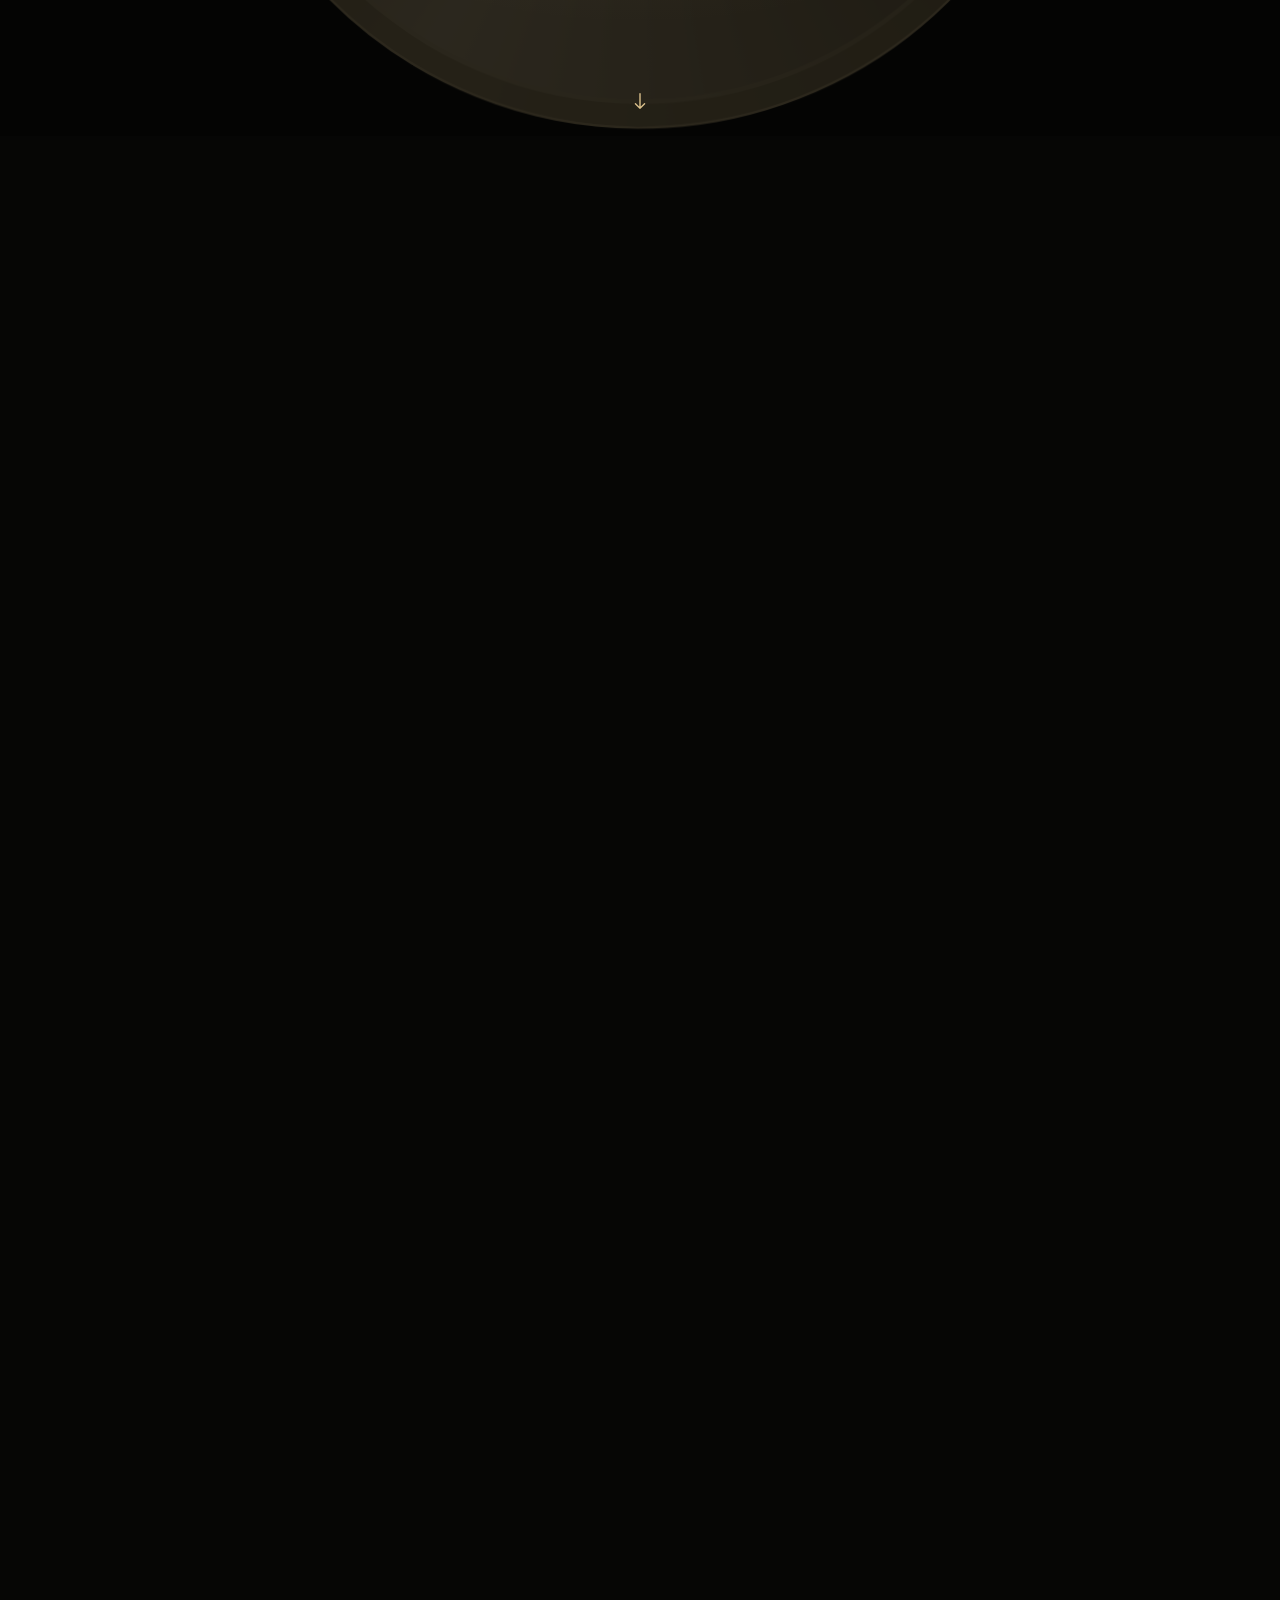
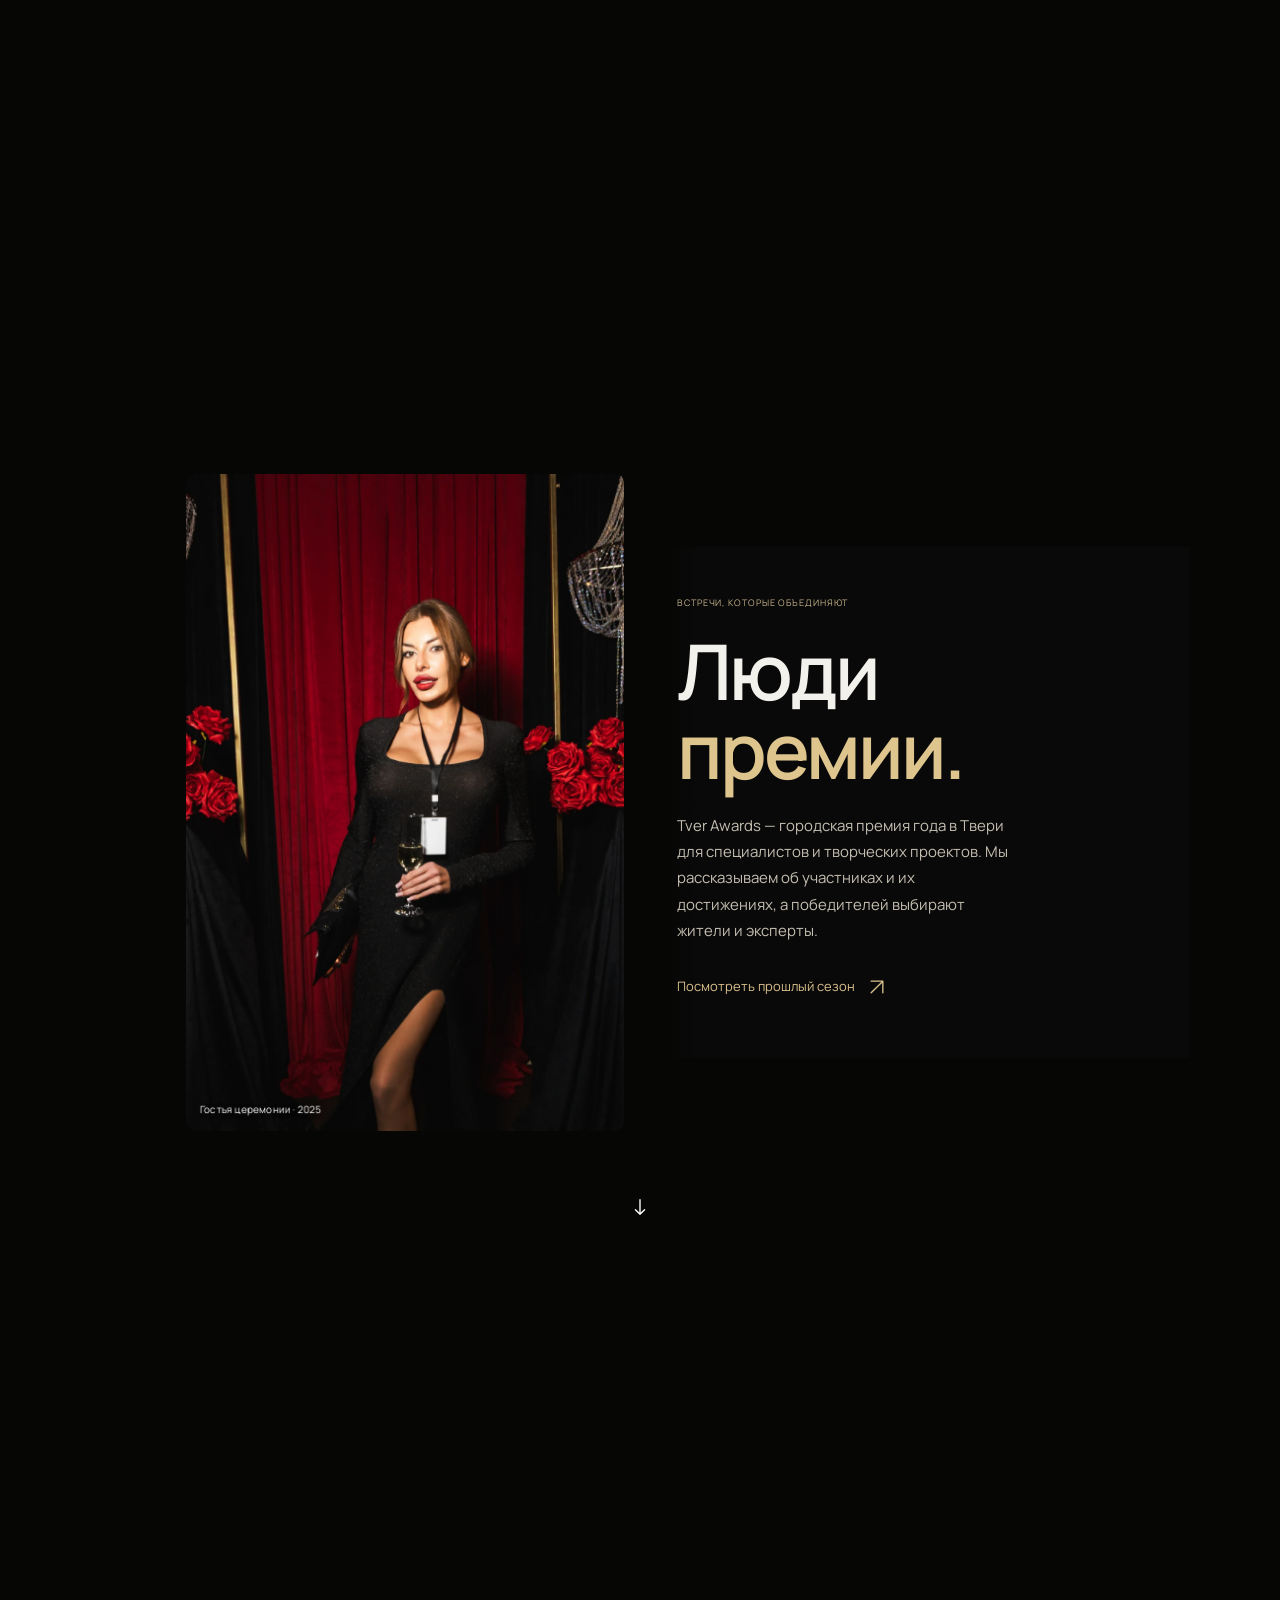
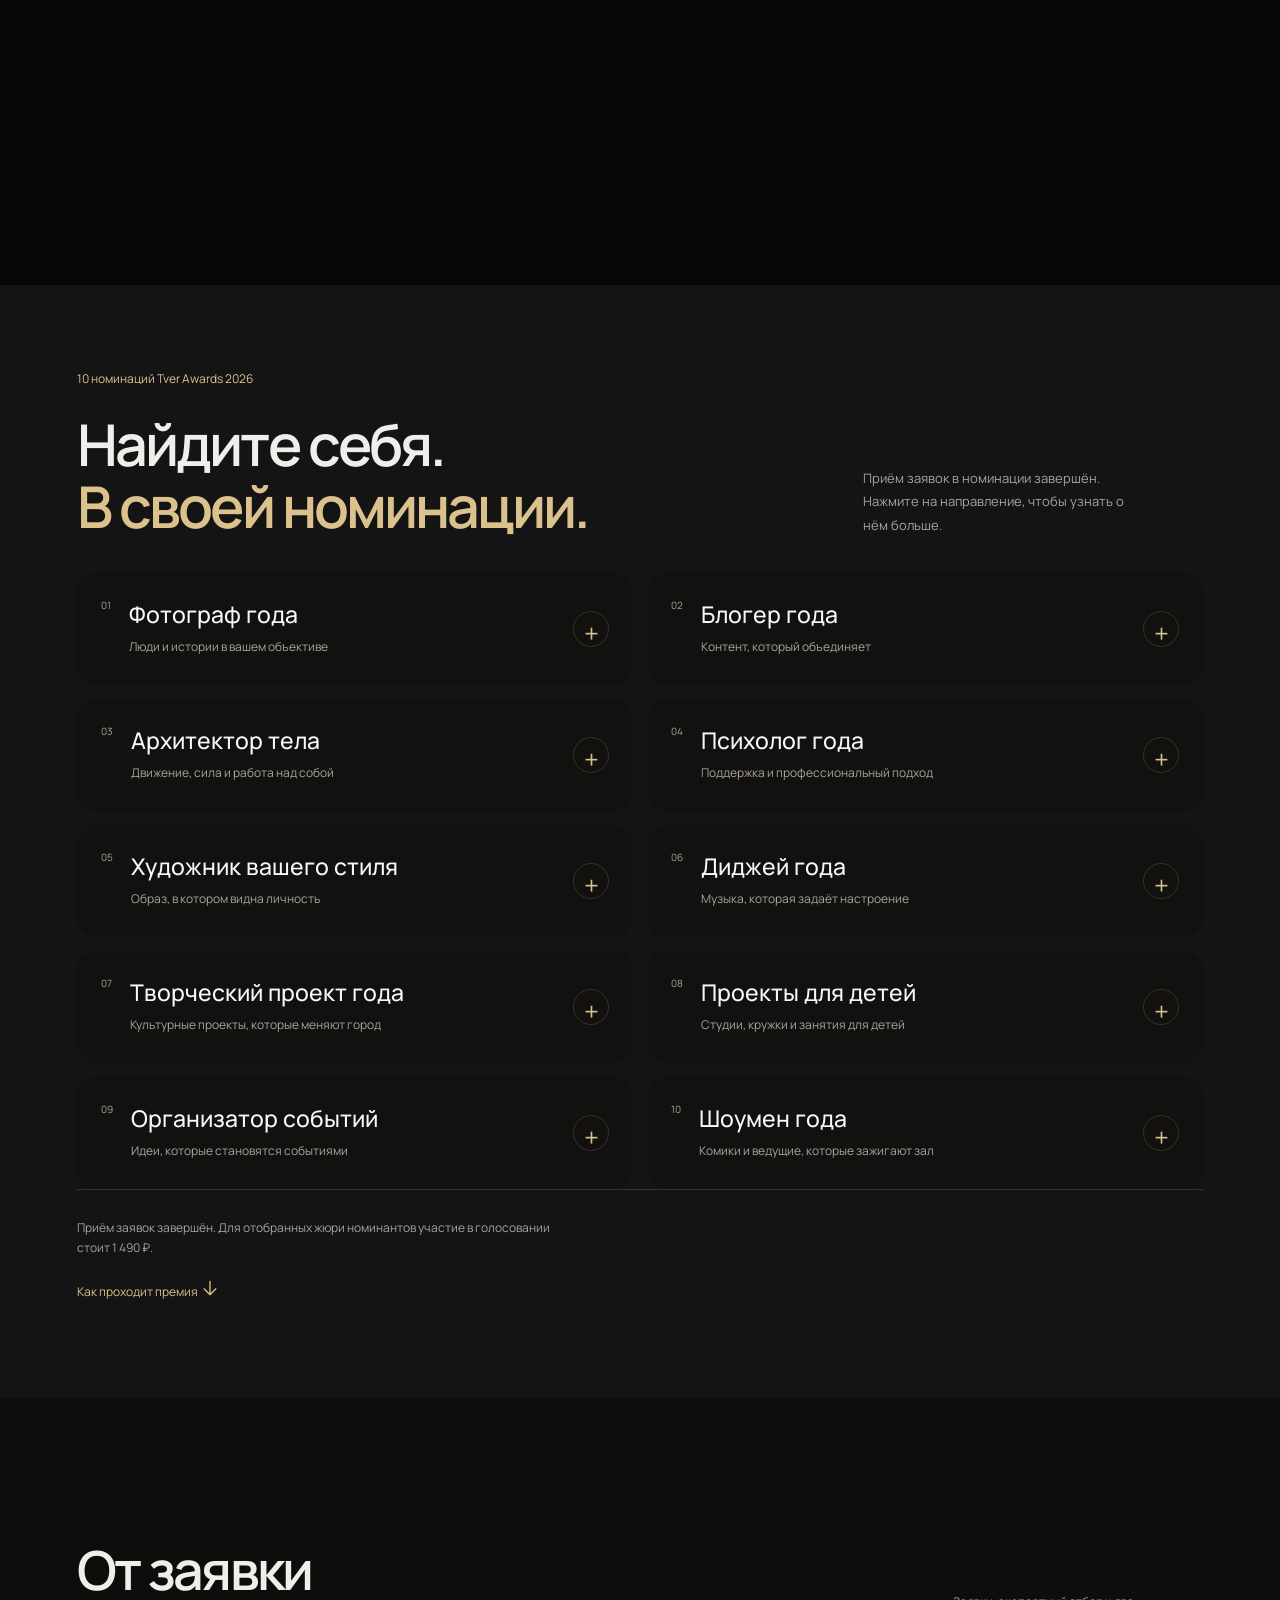
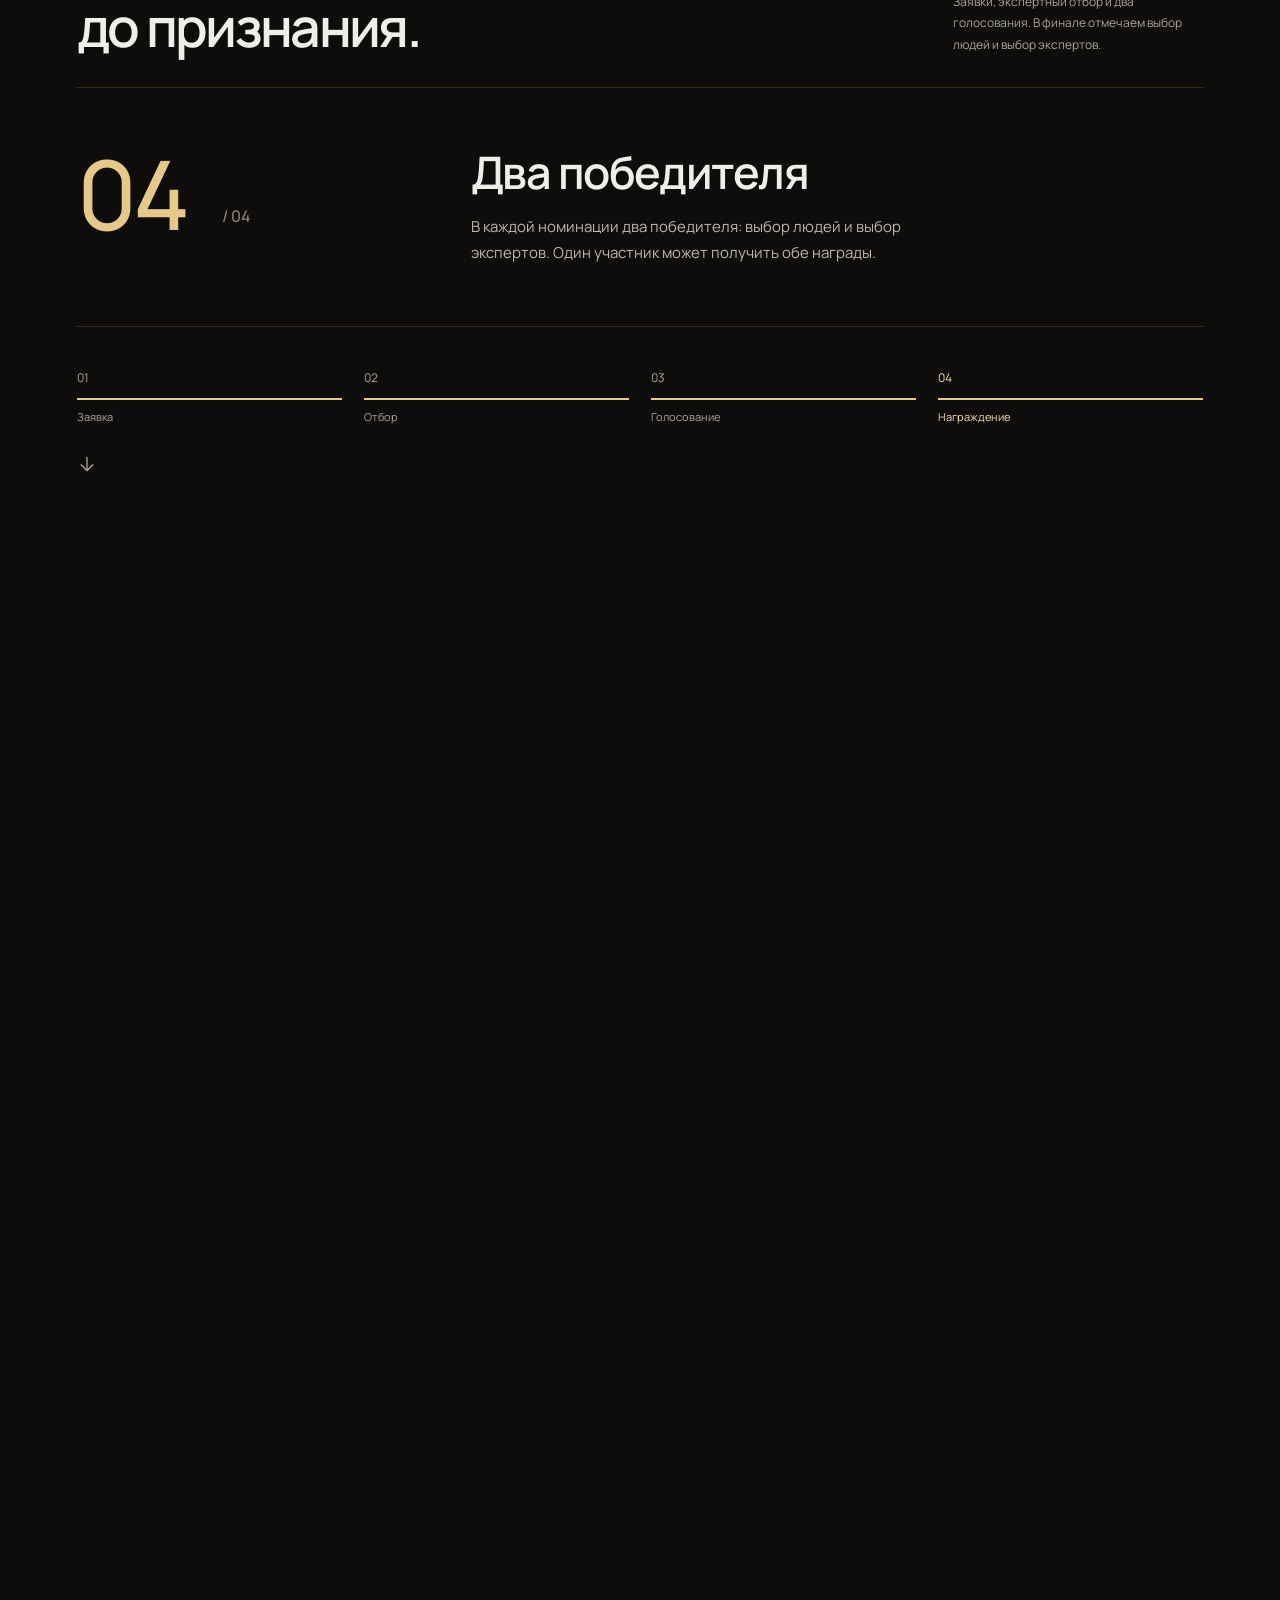
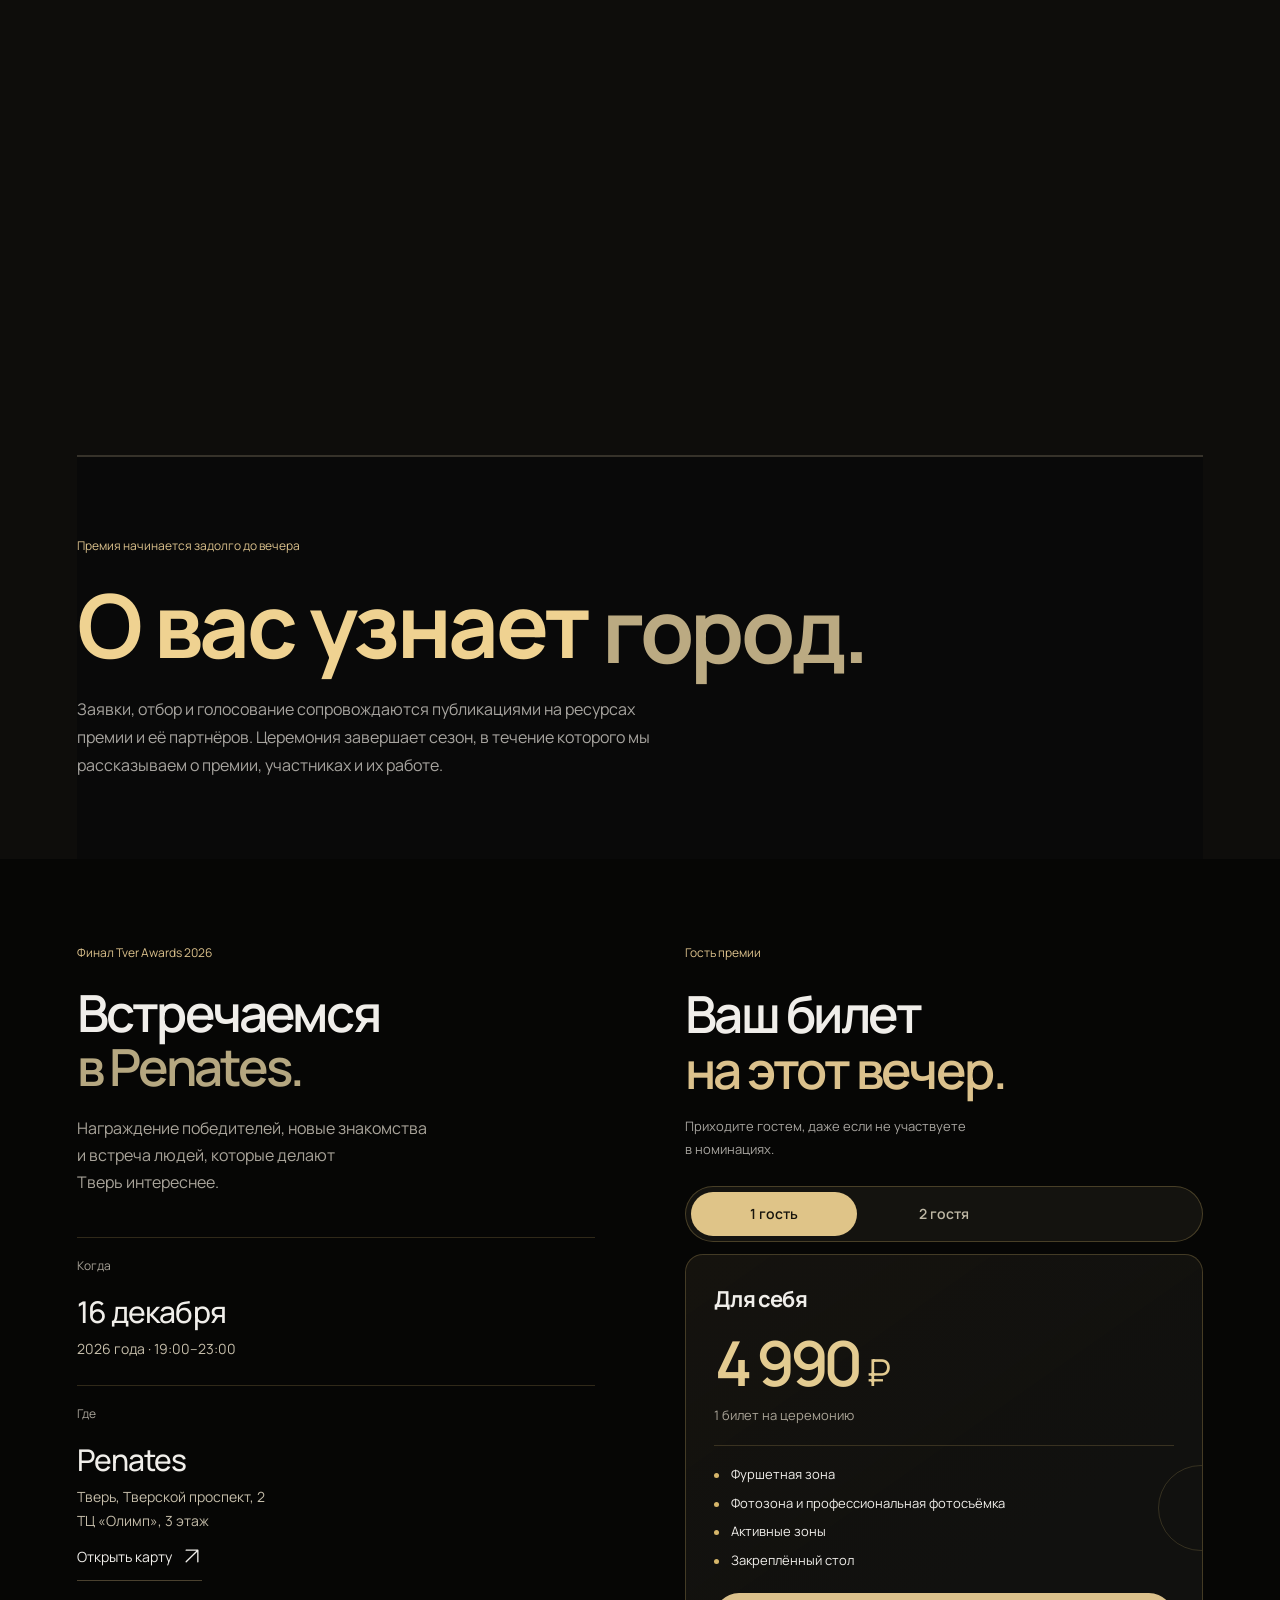
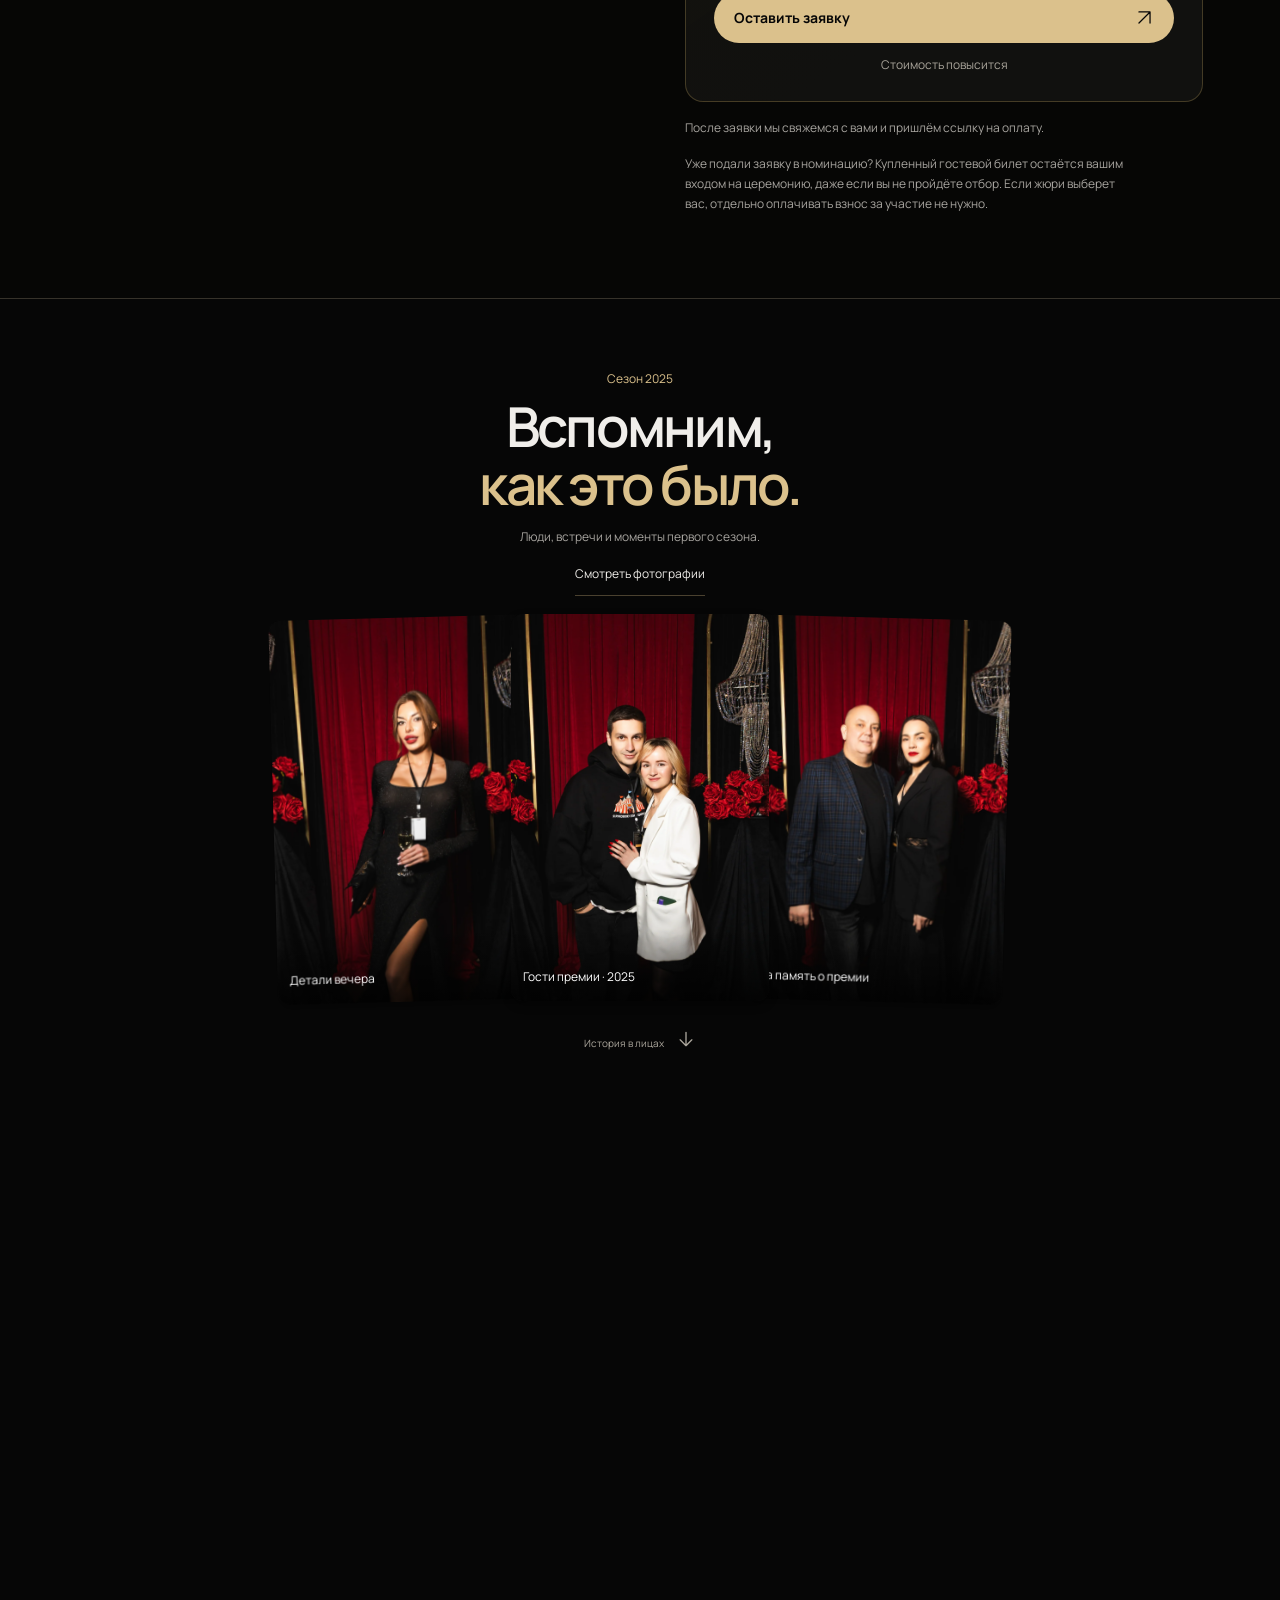
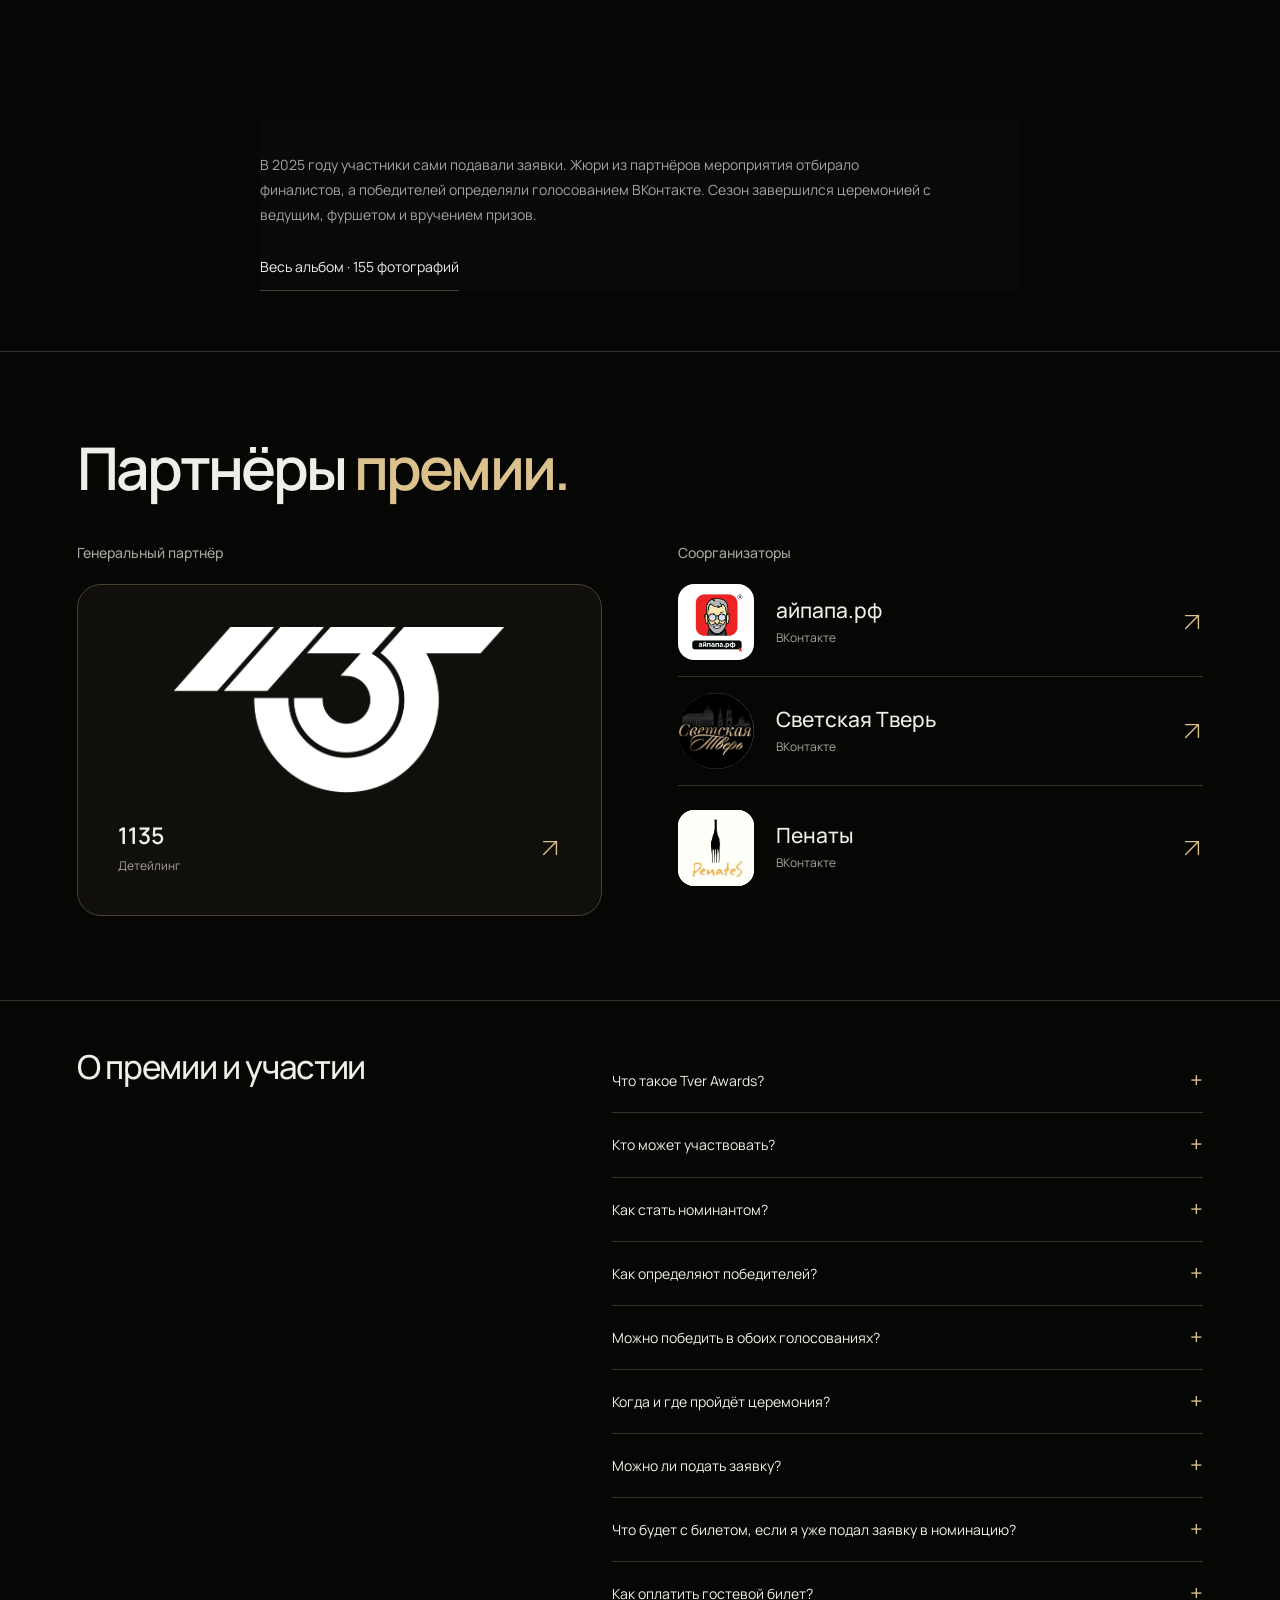
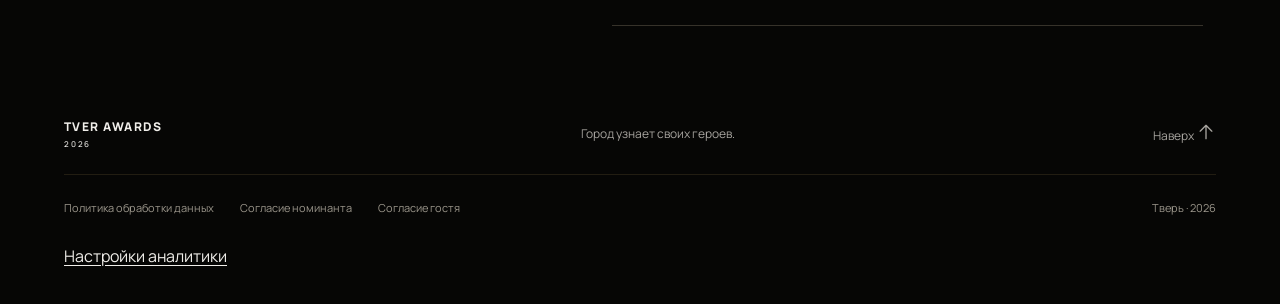
==== commit bce1042e: "Align nomination FAQ and ticket copy with closed intake" ====
--- a/variant-3/index.html
+++ b/variant-3/index.html
@@ -41,14 +41,14 @@
  <section id="nominations" class="nominations section-shell">
   <div class="section-heading"><div><span class="small-label">10 номинаций Tver Awards 2026</span><h2>Найдите себя.<br><span>В своей номинации.</span></h2></div><p>Приём заявок в номинации завершён.<br>Нажмите на направление, чтобы узнать о нём больше.</p></div>
   <div class="nomination-stage"><div class="nomination-list" id="nomination-list"><button type="button" class="nomination-item" data-nomination="photographer" aria-label="О номинации: Фотограф года" aria-haspopup="dialog" aria-controls="nominee-dialog"><span class="nom-mark">01</span><span class="nom-text"><strong>Фотограф года</strong><small>Люди и истории в вашем объективе</small></span><span class="nom-arrow" aria-hidden="true">+</span></button><button type="button" class="nomination-item" data-nomination="blogger" aria-label="О номинации: Блогер года" aria-haspopup="dialog" aria-controls="nominee-dialog"><span class="nom-mark">02</span><span class="nom-text"><strong>Блогер года</strong><small>Контент, который объединяет</small></span><span class="nom-arrow" aria-hidden="true">+</span></button><button type="button" class="nomination-item" data-nomination="body_architect" aria-label="О номинации: Архитектор тела" aria-haspopup="dialog" aria-controls="nominee-dialog"><span class="nom-mark">03</span><span class="nom-text"><strong>Архитектор тела</strong><small>Движение, сила и работа над собой</small></span><span class="nom-arrow" aria-hidden="true">+</span></button><button type="button" class="nomination-item" data-nomination="psychologist" aria-label="О номинации: Психолог года" aria-haspopup="dialog" aria-controls="nominee-dialog"><span class="nom-mark">04</span><span class="nom-text"><strong>Психолог года</strong><small>Поддержка и профессиональный подход</small></span><span class="nom-arrow" aria-hidden="true">+</span></button><button type="button" class="nomination-item" data-nomination="style_artist" aria-label="О номинации: Художник вашего стиля" aria-haspopup="dialog" aria-controls="nominee-dialog"><span class="nom-mark">05</span><span class="nom-text"><strong>Художник вашего стиля</strong><small>Образ, в котором видна личность</small></span><span class="nom-arrow" aria-hidden="true">+</span></button><button type="button" class="nomination-item" data-nomination="dj" aria-label="О номинации: Диджей года" aria-haspopup="dialog" aria-controls="nominee-dialog"><span class="nom-mark">06</span><span class="nom-text"><strong>Диджей года</strong><small>Музыка, которая задаёт настроение</small></span><span class="nom-arrow" aria-hidden="true">+</span></button><button type="button" class="nomination-item" data-nomination="creative_project" aria-label="О номинации: Творческий проект года" aria-haspopup="dialog" aria-controls="nominee-dialog"><span class="nom-mark">07</span><span class="nom-text"><strong>Творческий проект года</strong><small>Культурные проекты, которые меняют город</small></span><span class="nom-arrow" aria-hidden="true">+</span></button><button type="button" class="nomination-item" data-nomination="children_projects" aria-label="О номинации: Проекты для детей" aria-haspopup="dialog" aria-controls="nominee-dialog"><span class="nom-mark">08</span><span class="nom-text"><strong>Проекты для детей</strong><small>Студии, кружки и занятия для детей</small></span><span class="nom-arrow" aria-hidden="true">+</span></button><button type="button" class="nomination-item" data-nomination="event_organizer" aria-label="О номинации: Организатор событий" aria-haspopup="dialog" aria-controls="nominee-dialog"><span class="nom-mark">09</span><span class="nom-text"><strong>Организатор событий</strong><small>Идеи, которые становятся событиями</small></span><span class="nom-arrow" aria-hidden="true">+</span></button><button type="button" class="nomination-item" data-nomination="comedian" aria-label="О номинации: Шоумен года" aria-haspopup="dialog" aria-controls="nominee-dialog"><span class="nom-mark">10</span><span class="nom-text"><strong>Шоумен года</strong><small>Комики и ведущие, которые зажигают зал</small></span><span class="nom-arrow" aria-hidden="true">+</span></button></div><div class="nomination-visual" aria-hidden="true"><span class="visual-top">В ЦЕНТРЕ ВНИМАНИЯ</span><div class="nomination-constellation"><span>✦</span><i></i><i></i><i></i></div><span class="visual-name">Ваше дело.<br>Ваше признание.</span><span class="visual-bottom">TVER AWARDS / 2026</span></div></div>
-  <p class="section-footnote">Подача заявки бесплатная. После отбора жюри участие в голосовании стоит 1 490 ₽. <a class="story-link" href="#process">Как проходит премия ↓</a></p>
+  <p class="section-footnote">Приём заявок завершён. Для отобранных жюри номинантов участие в голосовании стоит 1 490 ₽. <a class="story-link" href="#process">Как проходит премия ↓</a></p>
  </section>
 
  <section class="process section-shell" id="process"><div class="process-screen"><div class="section-heading"><h2>От заявки<br>до признания.</h2><p>Заявки, экспертный отбор и два голосования. В финале отмечаем выбор людей и выбор экспертов.</p></div>
   <div class="process-stage"><div class="process-count" aria-hidden="true">01</div><ol class="steps"><li><span class="step-number">01</span><h3>Приём заявок завершён</h3><p>Спасибо всем, кто рассказал о своём деле. Полученные заявки рассмотрит экспертное жюри.</p></li><li><span class="step-number">02</span><h3>Экспертный отбор</h3><p>Жюри из экспертов по направлениям рассмотрит бесплатные заявки и отберёт номинантов. Для участия в голосовании отобранные номинанты оплачивают взнос 1 490 ₽.</p></li><li><span class="step-number">03</span><h3>Два голосования</h3><p>Люди выбирают победителя открытым голосованием. Эксперты голосуют отдельно, в закрытом формате.</p></li><li><span class="step-number">04</span><h3>Два победителя</h3><p>В каждой номинации два победителя: выбор людей и выбор экспертов. Один участник может получить обе награды.</p></li></ol></div><div class="process-navigation" aria-label="Этапы премии"><button type="button" data-stage="0" aria-label="Этап 1: Заявка"><span>01</span><i aria-hidden="true"></i><small>Заявка</small></button><button type="button" data-stage="1" aria-label="Этап 2: Экспертный отбор"><span>02</span><i aria-hidden="true"></i><small>Отбор</small></button><button type="button" data-stage="2" aria-label="Этап 3: Два голосования"><span>03</span><i aria-hidden="true"></i><small>Голосование</small></button><button type="button" data-stage="3" aria-label="Этап 4: Награждение победителей"><span>04</span><i aria-hidden="true"></i><small>Награждение</small></button></div><span class="process-scroll"><span aria-hidden="true">↓</span></span></div><div class="media-note"><span class="small-label">Премия начинается задолго до вечера</span><h3 aria-label="О вас узнает город."><span aria-hidden="true">О вас</span> <span aria-hidden="true">узнает</span> <span aria-hidden="true">город.</span></h3><p>Заявки, отбор и голосование сопровождаются публикациями на ресурсах премии и её партнёров. Церемония завершает сезон, в течение которого мы рассказываем о премии, участниках и их работе.</p></div>
  </section>
  <div class="visit-block"><section id="evening" class="evening section-shell"><div class="evening-heading reveal-block"><span class="small-label">Финал Tver Awards 2026</span><h2>Встречаемся<br><span>в Penates.</span></h2><p>Награждение победителей, новые знакомства и встреча людей, которые делают Тверь интереснее.</p></div><div class="event-details reveal-block"><div><span>Когда</span><strong>16 декабря</strong><p>2026 года · 19:00–23:00</p></div><div><span>Где</span><strong>Penates</strong><p>Тверь, Тверской проспект, 2<br>ТЦ «Олимп», 3 этаж</p><a class="text-button" href="https://yandex.ru/maps/?text=Penates%20Тверь%20Тверской%20проспект%202" target="_blank" rel="noopener noreferrer">Открыть карту <svg class="arrow-icon" viewBox="0 0 24 24" aria-hidden="true"><path d="M5 19 19 5M5 5h14v14"/></svg></a></div></div></section>
-<section id="tickets" class="tickets section-shell"><div class="section-heading"><div><span class="small-label">Гость премии</span><h2>Ваш билет<br><span>на этот вечер.</span></h2></div><p>Приходите гостем, даже если не участвуете в номинациях.</p></div><div class="ticket-picker"><div class="ticket-tabs" role="tablist" aria-label="Количество гостей"><button type="button" role="tab" id="ticket-tab-single" aria-selected="true" aria-controls="ticket-panel" data-plan="single">1 гость</button><button type="button" role="tab" id="ticket-tab-pair" aria-selected="false" aria-controls="ticket-panel" tabindex="-1" data-plan="pair">2 гостя</button></div><div class="ticket-option" id="ticket-panel" role="tabpanel" aria-labelledby="ticket-tab-single" tabindex="0"><div class="ticket-summary" aria-live="polite" aria-atomic="true"><h3 id="ticket-title">Для себя</h3><p class="ticket-price"><span id="ticket-amount">4 990</span> <span class="currency">₽</span></p><p class="ticket-quantity" id="ticket-quantity">1 билет на церемонию</p></div><ul class="ticket-includes"><li>Фуршетная зона</li><li>Фотозона и профессиональная фотосъёмка</li><li>Активные зоны</li><li>Закреплённый стол</li></ul><button type="button" class="button" id="ticket-request" aria-haspopup="dialog" aria-controls="guest-dialog">Оставить заявку <svg class="arrow-icon" viewBox="0 0 24 24" aria-hidden="true"><path d="M5 19 19 5M5 5h14v14"/></svg></button><p class="ticket-note">Стоимость повысится</p></div></div><p class="ticket-explainer">После заявки мы свяжемся с вами и пришлём ссылку на оплату.</p><p class="ticket-explainer">Подаёте заявку в номинацию? Купленный гостевой билет остаётся вашим входом на церемонию, даже если вы не пройдёте отбор. Если жюри выберет вас, отдельно оплачивать взнос за участие не нужно.</p></section>
+<section id="tickets" class="tickets section-shell"><div class="section-heading"><div><span class="small-label">Гость премии</span><h2>Ваш билет<br><span>на этот вечер.</span></h2></div><p>Приходите гостем, даже если не участвуете в номинациях.</p></div><div class="ticket-picker"><div class="ticket-tabs" role="tablist" aria-label="Количество гостей"><button type="button" role="tab" id="ticket-tab-single" aria-selected="true" aria-controls="ticket-panel" data-plan="single">1 гость</button><button type="button" role="tab" id="ticket-tab-pair" aria-selected="false" aria-controls="ticket-panel" tabindex="-1" data-plan="pair">2 гостя</button></div><div class="ticket-option" id="ticket-panel" role="tabpanel" aria-labelledby="ticket-tab-single" tabindex="0"><div class="ticket-summary" aria-live="polite" aria-atomic="true"><h3 id="ticket-title">Для себя</h3><p class="ticket-price"><span id="ticket-amount">4 990</span> <span class="currency">₽</span></p><p class="ticket-quantity" id="ticket-quantity">1 билет на церемонию</p></div><ul class="ticket-includes"><li>Фуршетная зона</li><li>Фотозона и профессиональная фотосъёмка</li><li>Активные зоны</li><li>Закреплённый стол</li></ul><button type="button" class="button" id="ticket-request" aria-haspopup="dialog" aria-controls="guest-dialog">Оставить заявку <svg class="arrow-icon" viewBox="0 0 24 24" aria-hidden="true"><path d="M5 19 19 5M5 5h14v14"/></svg></button><p class="ticket-note">Стоимость повысится</p></div></div><p class="ticket-explainer">После заявки мы свяжемся с вами и пришлём ссылку на оплату.</p><p class="ticket-explainer">Уже подали заявку в номинацию? Купленный гостевой билет остаётся вашим входом на церемонию, даже если вы не пройдёте отбор. Если жюри выберет вас, отдельно оплачивать взнос за участие не нужно.</p></section>
 
  </div>
 <section id="history" class="history section-shell"><div class="history-screen"><div class="history-title"><span class="small-label">Сезон 2025</span><h2>Вспомним,<br><span>как это было.</span></h2><p>Люди, встречи и моменты первого сезона.</p><button class="text-button" id="archive-button" type="button">Смотреть фотографии</button></div><div class="history-gallery" aria-label="Моменты премии 2025"><button class="gallery-trigger" data-photo="7" type="button" aria-label="Открыть фото: Гостья в чёрном наряде у красного занавеса"><img src="/photos/6E6A4676.webp" alt="Гостья в чёрном наряде у красного занавеса" width="1200" height="1800" loading="lazy"><span>Детали вечера</span></button><button class="archive-feature gallery-trigger" data-photo="8" type="button" aria-label="Открыть фото: двое гостей премии"><img src="/photos/6E6A4711.webp" alt="Двое гостей премии у красного занавеса" width="1200" height="1800" loading="lazy"><span>Гости премии · 2025</span></button><button class="gallery-trigger" data-photo="9" type="button" aria-label="Открыть фото: Двое гостей в вечерних нарядах у фотозоны"><img src="/photos/6E6A4650.webp" alt="Двое гостей в вечерних нарядах у фотозоны" width="1200" height="1800" loading="lazy"><span>На память о премии</span></button></div><span class="history-scroll">История в лицах <span aria-hidden="true">↓</span></span></div><div class="archive-bottom"><p>В 2025 году участники сами подавали заявки. Жюри из партнёров мероприятия отбирало финалистов, а победителей определяли голосованием ВКонтакте. Сезон завершился церемонией с ведущим, фуршетом и вручением призов.</p><a class="text-button" href="https://disk.yandex.ru/d/PMvSf7UAcv-mTQ" target="_blank" rel="noopener noreferrer">Весь альбом · 155 фотографий</a></div></section>
@@ -64,7 +64,7 @@
 <a class="partner-row partner-link" href="https://vk.ru/svetskayatver" target="_blank" rel="noopener noreferrer" aria-label="Светская Тверь, соорганизатор. Открыть ВКонтакте"><span class="partner-logo partner-logo--society"><img src="/assets/partners/svetskaya-tver.jpg" alt="" loading="lazy" decoding="async"></span><span class="partner-name"><strong>Светская Тверь</strong><small>ВКонтакте</small></span><svg class="arrow-icon" viewBox="0 0 24 24" aria-hidden="true"><path d="M5 19 19 5M5 5h14v14"/></svg></a>
 <a class="partner-row partner-link" href="https://vk.ru/penats" target="_blank" rel="noopener noreferrer" aria-label="Пенаты, соорганизатор. Открыть ВКонтакте"><span class="partner-logo partner-logo--penates"><img src="/assets/partners/penates-20261029.jpg" alt="" loading="lazy" decoding="async"></span><span class="partner-name"><strong>Пенаты</strong><small>ВКонтакте</small></span><svg class="arrow-icon" viewBox="0 0 24 24" aria-hidden="true"><path d="M5 19 19 5M5 5h14v14"/></svg></a>
 </div></div></div></section>
-<section class="questions section-shell"><h2>О премии и участии</h2><div><details><summary>Что такое Tver Awards?<span aria-hidden="true">+</span></summary><p>Tver Awards — городская премия года в Твери, которая знакомит жителей со специалистами и творческими проектами города. Участники подают заявки, эксперты отбирают номинантов, затем проходят открытое голосование людей и закрытое голосование экспертов. Финал сезона 2026 — церемония награждения 16 декабря в Penates.</p></details><details><summary>Кто может участвовать?<span aria-hidden="true">+</span></summary><p>Заявку могут подать специалисты и представители творческих проектов, связанных с Тверью. Выберите одно из десяти направлений и расскажите о своей работе. Жюри рассмотрит заявку и решит, включить ли вас в число номинантов.</p></details><details><summary>Как стать номинантом?<span aria-hidden="true">+</span></summary><p>Подайте заявку в выбранную номинацию. Жюри из экспертов по соответствующему направлению рассмотрит заявки и отберёт номинантов для голосования. Количество номинантов и сроки отбора опубликуем отдельно.</p></details><details><summary>Как определяют победителей?<span aria-hidden="true">+</span></summary><p>После отбора проходят два отдельных голосования: открытое голосование людей и закрытое голосование экспертов. В каждой номинации определяются два победителя: по мнению людей и по мнению экспертов. Результаты объявим на церемонии.</p></details><details><summary>Можно победить в обоих голосованиях?<span aria-hidden="true">+</span></summary><p>Да. Один и тот же номинант может стать победителем и по мнению людей, и по мнению экспертов. В таком случае обе награды получает один участник.</p></details><details><summary>Когда и где пройдёт церемония?<span aria-hidden="true">+</span></summary><p>16 декабря 2026 года, с 19:00 до 23:00, в Penates: Тверь, Тверской проспект, 2, ТЦ «Олимп», 3 этаж.</p></details><details><summary>Можно ли уже подать заявку?<span aria-hidden="true">+</span></summary><p>Да, приём заявок открыт. Выберите номинацию или гостевой тариф и заполните форму. После отправки появится номер заявки. Номинации и подробные правила сезона уточняются.</p></details><details><summary>Что будет с билетом, если я подам заявку в номинацию?<span aria-hidden="true">+</span></summary><p>Вы можете купить гостевой билет до решения жюри. Если вас отберут в номинанты, отдельно оплачивать взнос за участие не нужно. Если не пройдёте отбор, билет позволит вам посетить церемонию как гостю. Покупка билета не влияет на решение жюри.</p></details><details><summary>Как оплатить гостевой билет?<span aria-hidden="true">+</span></summary><p>Выберите тариф и оставьте заявку. Организатор свяжется с вами и пришлёт ссылку на оплату. Деньги на сайте не списываются.</p></details></div></section>
+<section class="questions section-shell"><h2>О премии и участии</h2><div><details><summary>Что такое Tver Awards?<span aria-hidden="true">+</span></summary><p>Tver Awards — городская премия года в Твери, которая знакомит жителей со специалистами и творческими проектами города. Участники подают заявки, эксперты отбирают номинантов, затем проходят открытое голосование людей и закрытое голосование экспертов. Финал сезона 2026 — церемония награждения 16 декабря в Penates.</p></details><details><summary>Кто может участвовать?<span aria-hidden="true">+</span></summary><p>Премия посвящена специалистам и творческим проектам, связанным с Тверью. Приём заявок в сезоне 2026 завершён. Экспертное жюри рассмотрит полученные заявки и отберёт номинантов.</p></details><details><summary>Как стать номинантом?<span aria-hidden="true">+</span></summary><p>Приём новых заявок завершён. Жюри из экспертов по соответствующему направлению рассмотрит полученные заявки и отберёт номинантов для голосования. О результатах сообщим отдельно.</p></details><details><summary>Как определяют победителей?<span aria-hidden="true">+</span></summary><p>После отбора проходят два отдельных голосования: открытое голосование людей и закрытое голосование экспертов. В каждой номинации определяются два победителя: по мнению людей и по мнению экспертов. Результаты объявим на церемонии.</p></details><details><summary>Можно победить в обоих голосованиях?<span aria-hidden="true">+</span></summary><p>Да. Один и тот же номинант может стать победителем и по мнению людей, и по мнению экспертов. В таком случае обе награды получает один участник.</p></details><details><summary>Когда и где пройдёт церемония?<span aria-hidden="true">+</span></summary><p>16 декабря 2026 года, с 19:00 до 23:00, в Penates: Тверь, Тверской проспект, 2, ТЦ «Олимп», 3 этаж.</p></details><details><summary>Можно ли подать заявку?<span aria-hidden="true">+</span></summary><p>Приём заявок в номинации завершён. Заявки на гостевые билеты остаются открытыми: выберите тариф и заполните форму. После отправки появится номер заявки.</p></details><details><summary>Что будет с билетом, если я уже подал заявку в номинацию?<span aria-hidden="true">+</span></summary><p>Вы можете купить гостевой билет до решения жюри. Если вас отберут в номинанты, отдельно оплачивать взнос за участие не нужно. Если не пройдёте отбор, билет позволит вам посетить церемонию как гостю. Покупка билета не влияет на решение жюри.</p></details><details><summary>Как оплатить гостевой билет?<span aria-hidden="true">+</span></summary><p>Выберите тариф и оставьте заявку. Организатор свяжется с вами и пришлёт ссылку на оплату. Деньги на сайте не списываются.</p></details></div></section>
 </main><dialog class="request-dialog" id="nominee-dialog" aria-labelledby="nominee-dialog-title" aria-describedby="nominee-dialog-desc"><div class="request-dialog-header"><div><span class="dialog-eyebrow">TVER AWARDS · 2026</span><h2 id="nominee-dialog-title">Заявка в номинацию</h2></div><button class="request-close" type="button" aria-label="Закрыть форму"><svg viewBox="0 0 24 24" aria-hidden="true"><path d="m6 6 12 12M18 6 6 18"/></svg></button></div><div class="request-dialog-body"><p id="nominee-dialog-desc">Расскажите о своём деле и добавьте ссылки на работы. Экспертное жюри рассмотрит заявку и решит, включить ли вас в число номинантов.</p><p class="availability" data-form-availability role="status">Для отправки заявки включите JavaScript и откройте сайт по HTTPS.</p><div id="nomination-preview" class="nomination-preview"><h3>Приём заявок завершён</h3><p>Спасибо за интерес к Tver Awards 2026. Новые заявки в номинации больше не принимаются. Полученные заявки рассмотрит экспертное жюри.</p><p>Вы можете прийти на церемонию как гость.</p><button id="nomination-continue" type="button" hidden disabled>Приём завершён</button></div><form hidden id="application-form" class="application-form" data-request-type="nominee" method="post" action="/api/applications"><fieldset class="request-fields" disabled>
 <label>Номинация *<select id="nomination" name="nomination" required><option value="">Выберите направление</option></select></label>
 <div class="form-row"><label>Фамилия *<input name="lastName" autocomplete="family-name" required minlength="2" maxlength="80" placeholder="Иванов"></label><label>Имя *<input name="firstName" autocomplete="given-name" required minlength="2" maxlength="80" placeholder="Иван"></label></div>
